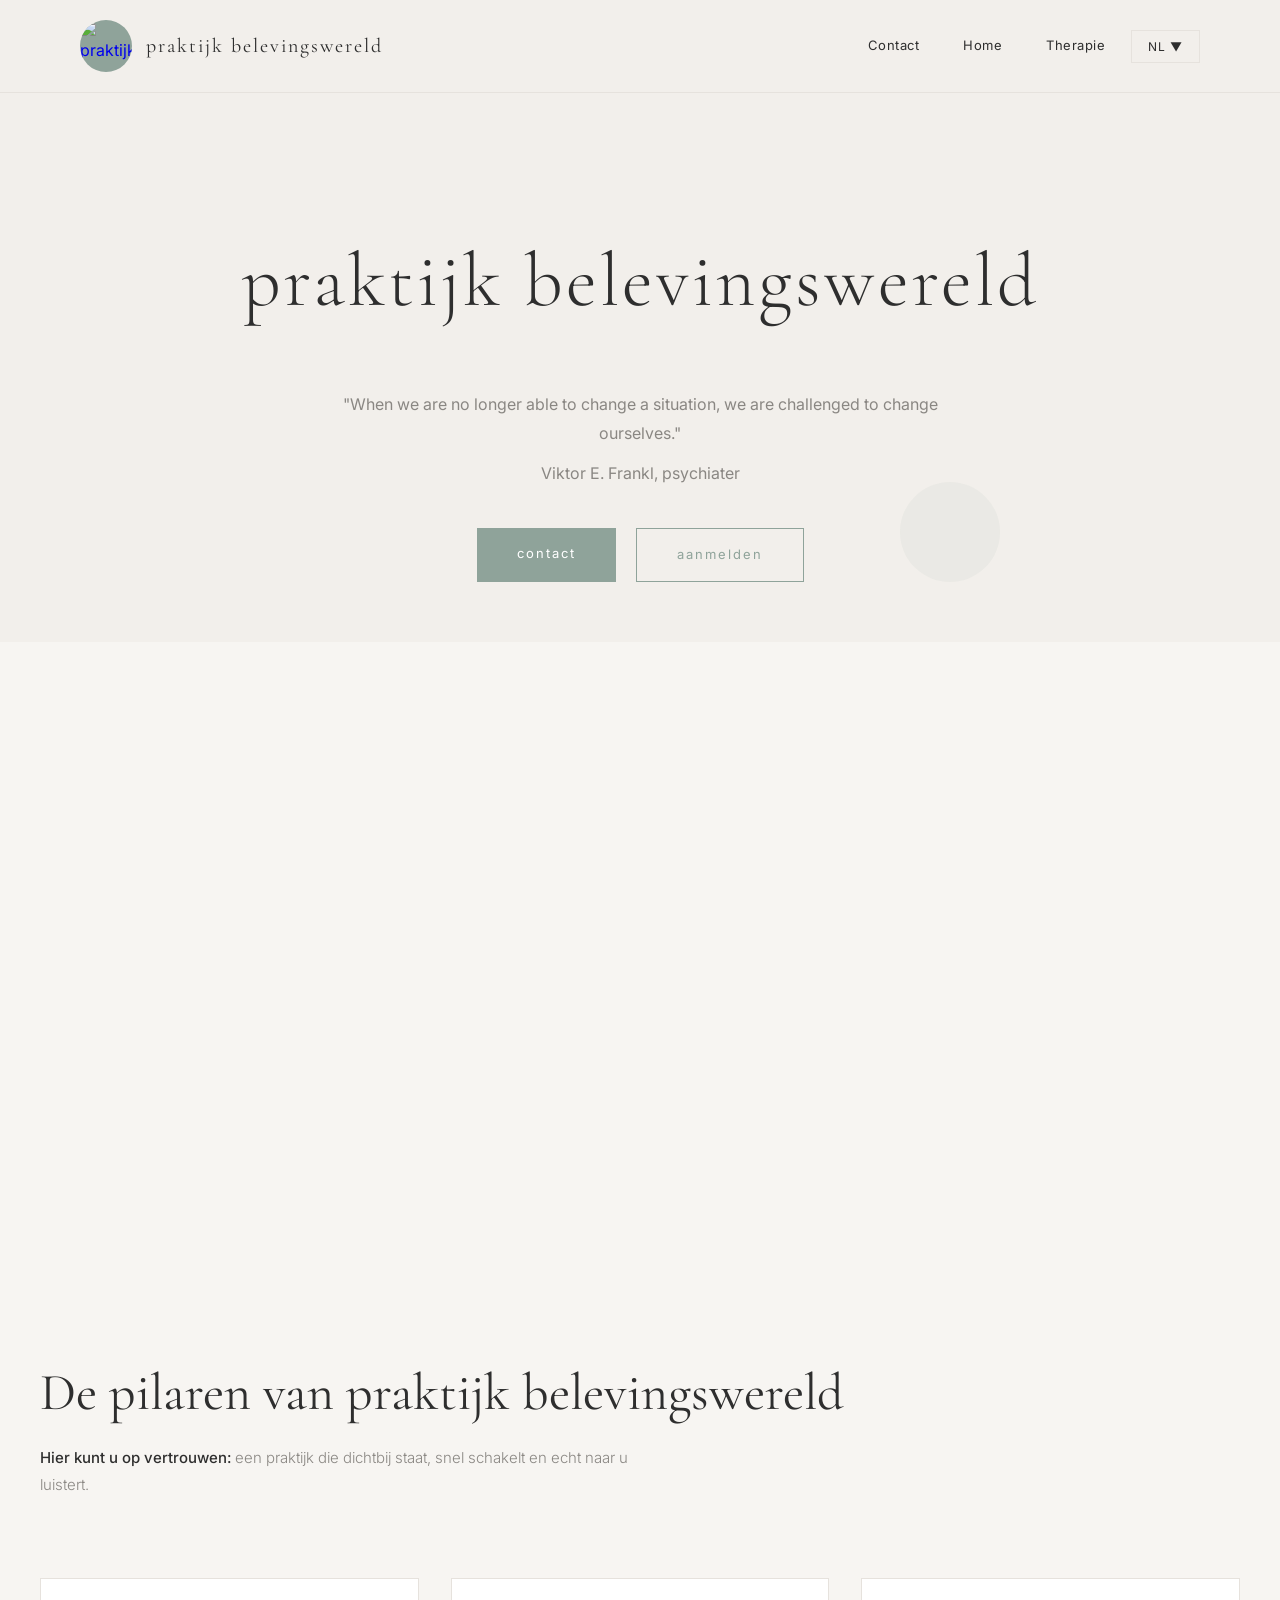
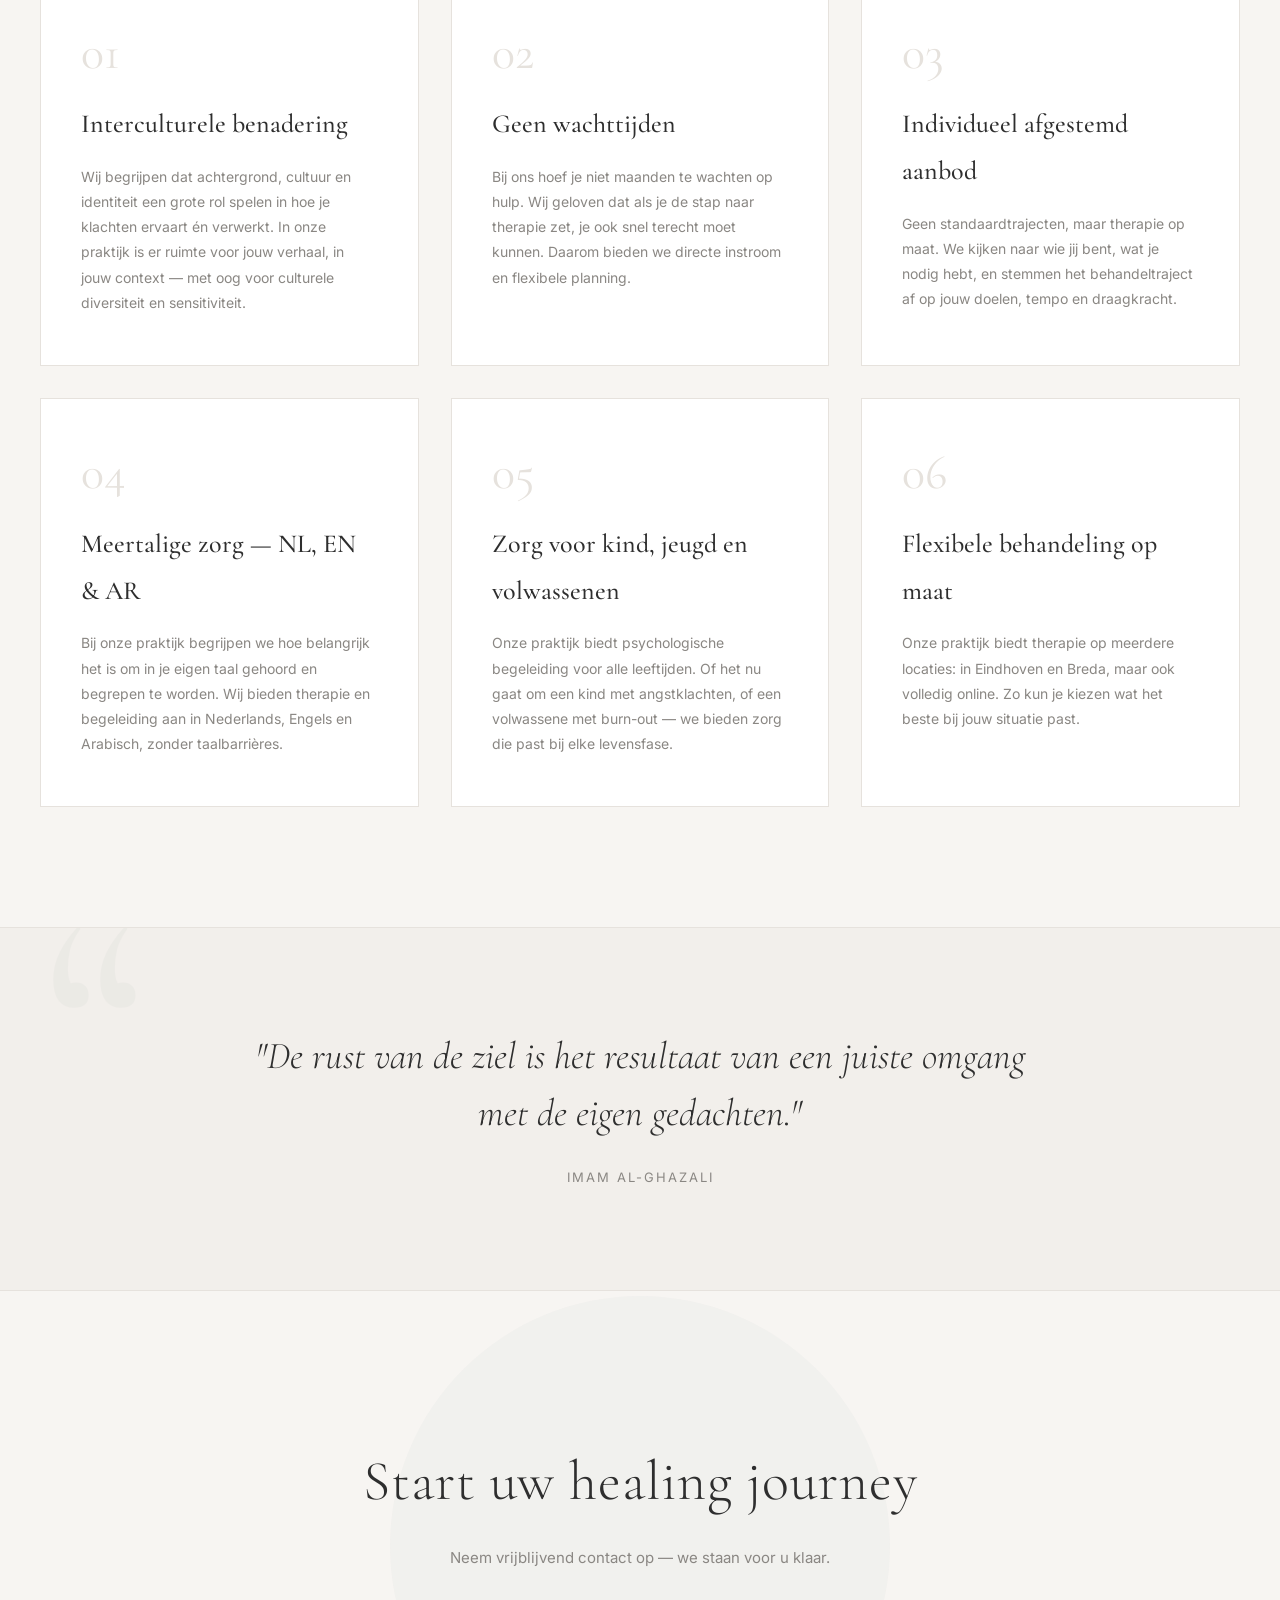
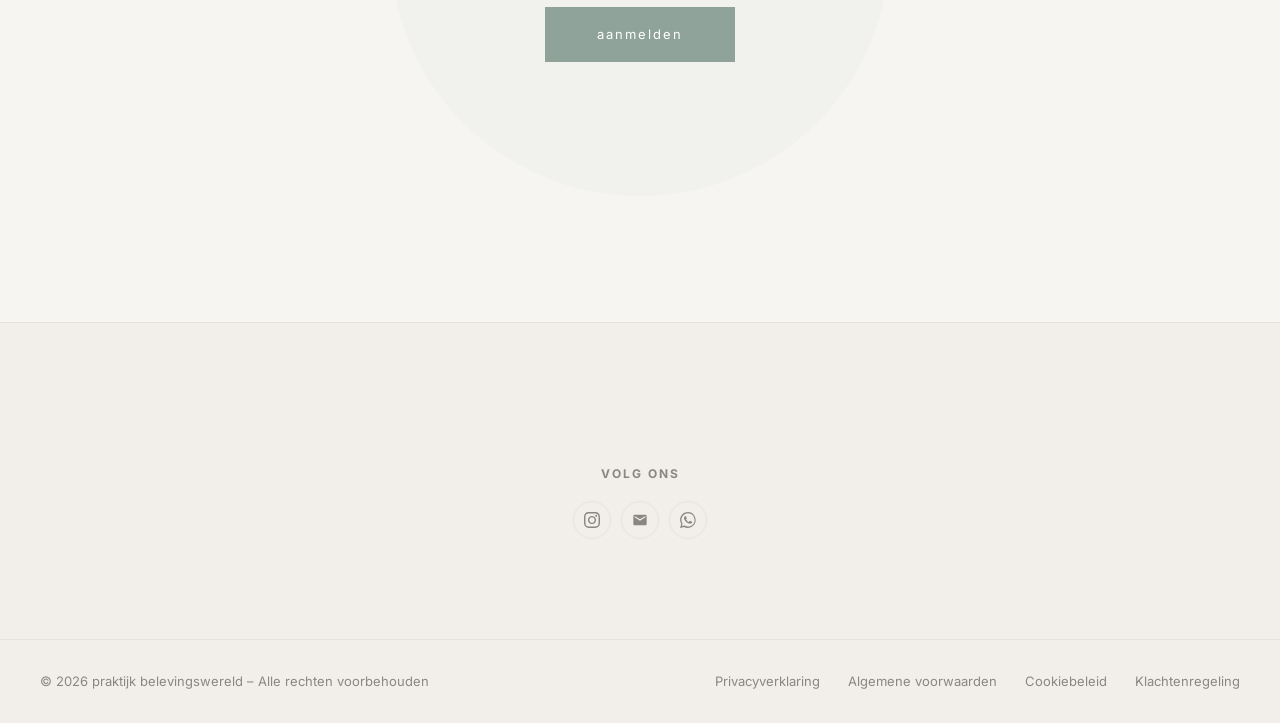
==== index.html @ c0cfa651 "Update index.html Signed-off-by: mr-programs <m.rashid@live.nl>" ====
<!DOCTYPE html>
<html lang="nl">
<head>
<meta charset="UTF-8">
<meta name="viewport" content="width=device-width, initial-scale=1.0">
<title>praktijk belevingswereld — Home</title>
<link href="https://fonts.googleapis.com/css2?family=Cormorant+Garamond:ital,wght@0,300;0,400;0,500;1,300;1,400&family=Inter:wght@300;400;500&display=swap" rel="stylesheet">
<link rel="stylesheet" href="css/style.css">
</head>
<body>

<div class="progress-bar" id="progressBar"></div>

<header class="header">
    <div class="nav-container">
        <a href="index.html" class="logo">
            <div class="logo-circle"><img src="img/transparantlogo.png" alt="praktijk belevingswereld"></div>
            <span class="logo-text">praktijk belevingswereld</span>
        </a>

        <nav class="nav-right">
            <a href="contact.html">Contact</a>
            <a href="index.html">Home</a>
            <a href="therapie.html">Therapie</a>
            <div class="lang-dropdown">
                <button class="lang-btn-header">NL ▼</button>
                <div class="lang-menu">
                    <button class="lang-option active" data-lang="nl">NL <span class="lang-flag"><img src="https://flagcdn.com/nl.svg" width="30" alt="NL"></span></button>
                    <button class="lang-option" data-lang="en">EN <span class="lang-flag"><img src="https://flagcdn.com/gb.svg" width="30" alt="EN"></span></button>
                    <button class="lang-option" data-lang="ar">AR <span class="lang-flag"><img src="https://flagcdn.com/iq.svg" width="30" alt="SA"></span></button>
                </div>
            </div>
        </nav>
        <div class="menu-toggle"><div class="menu-circle"><span>Menu</span></div></div>
    </div>
</header>

<div class="fullscreen-menu">
    <div class="menu-top">
        <div class="menu-logo">praktijk belevingswereld</div>
        <div class="menu-close">✕</div>
    </div>
    <div class="menu-links">
        <a href="index.html">Home</a>
        <a href="therapie.html">Therapie</a>
        <a href="contact.html">Contact</a>
    </div>
    <div class="menu-bottom">
        <button class="lang-btn active"><span>NL</span><img src="https://flagcdn.com/nl.svg" width="30" alt="NL"></button>
        <button class="lang-btn"><span>EN</span><img src="https://flagcdn.com/gb.svg" width="30" alt="EN"></button>
        <button class="lang-btn"><span>AR</span><img src="https://flagcdn.com/iq.svg" width="30" alt="SA"></button>
    </div>
</div>

<!-- HERO with multiple floating circles -->
<section class="hero">
    <div class="hero-circle hero-circle-1"></div>
    <div class="hero-circle hero-circle-2"></div>
    <div class="hero-circle hero-circle-3"></div>
    <div class="hero-circle hero-circle-4"></div>
    <h1>praktijk belevingswereld</h1>
    <p>"When we are no longer able to change a situation, we are challenged to change ourselves."</p>
    <p>Viktor E. Frankl, psychiater</p>
    <div class="hero-buttons">
    <a href="contact.html" class="btn-hero-primary">contact</a>
    <a href="#behandelingen" class="btn-hero-secondary">aanmelden</a>
</div>
</section>

<section class="hero-image"></section>

<section class="values-section">
    <div class="values-inner">
        <div class="values-heading reveal">
            <h1>De pilaren van praktijk belevingswereld</h1>
            <h2><strong>Hier kunt u op vertrouwen:</strong> een praktijk die dichtbij staat, snel schakelt en echt naar u luistert.</h2>
        </div>
        <div class="values-grid">
            <div class="value-box">
                <div class="value-number">01</div>
                <h3>Interculturele benadering</h3>
                <p>Wij begrijpen dat achtergrond, cultuur en identiteit een grote rol spelen in hoe je klachten ervaart én verwerkt. In onze praktijk is er ruimte voor jouw verhaal, in jouw context — met oog voor culturele diversiteit en sensitiviteit.</p>
            </div>
            <div class="value-box">
                <div class="value-number">02</div>
                <h3>Geen wachttijden</h3>
                <p>Bij ons hoef je niet maanden te wachten op hulp. Wij geloven dat als je de stap naar therapie zet, je ook snel terecht moet kunnen. Daarom bieden we directe instroom en flexibele planning.</p>
            </div>
            <div class="value-box">
                <div class="value-number">03</div>
                <h3>Individueel afgestemd aanbod</h3>
                <p>Geen standaardtrajecten, maar therapie op maat. We kijken naar wie jij bent, wat je nodig hebt, en stemmen het behandeltraject af op jouw doelen, tempo en draagkracht.</p>
            </div>
            <div class="value-box">
                <div class="value-number">04</div>
                <h3>Meertalige zorg — NL, EN &amp; AR</h3>
                <p>Bij onze praktijk begrijpen we hoe belangrijk het is om in je eigen taal gehoord en begrepen te worden. Wij bieden therapie en begeleiding aan in Nederlands, Engels en Arabisch, zonder taalbarrières.</p>
            </div>
            <div class="value-box">
                <div class="value-number">05</div>
                <h3>Zorg voor kind, jeugd en volwassenen</h3>
                <p>Onze praktijk biedt psychologische begeleiding voor alle leeftijden. Of het nu gaat om een kind met angstklachten, of een volwassene met burn-out — we bieden zorg die past bij elke levensfase.</p>
            </div>
            <div class="value-box">
                <div class="value-number">06</div>
                <h3>Flexibele behandeling op maat</h3>
                <p>Onze praktijk biedt therapie op meerdere locaties: in Eindhoven en Breda, maar ook volledig online. Zo kun je kiezen wat het beste bij jouw situatie past.</p>
            </div>
        </div>
    </div>
</section>

<div class="mid-quote reveal">
    <h1>"De rust van de ziel is het resultaat van een juiste omgang met de eigen gedachten."</h1>
    <h2>Imam al-Ghazali</h2>
</div>

<section class="contact-section">
    <div class="contact-container">
        <h2>Start uw healing journey</h2>
        <p>Neem vrijblijvend contact op — we staan voor u klaar.</p>
        <a href="contact.html" class="btn-primary">aanmelden</a>
    </div>
</section>

<!--<footer class="footer">
    <div class="footer-top">
        <div class="footer-grid">
            <div class="footer-col">
                <h4>praktijk belevingswereld</h4>
                <p>Psychologische zorg met aandacht voor persoonlijke verhalen, culturele context en maatwerk behandeling.</p>
                <div class="footer-contact">
                    <p><strong>Adres</strong><br>Tarasconweg 2<br>5627 GB Eindhoven</p>
                    <p><strong>Email</strong><br>info@beleving.nl</p>
                    <p><strong>Telefoon</strong><br>+31 (0)6 12345678</p>
                </div>
            </div>
            <div class="footer-col">
                <h4>Navigatie</h4>
                <ul>
                    <li><a href="index.html">Home</a></li>
                    <li><a href="therapie.html">Therapie</a></li>
                    <li><a href="contact.html">Contact</a></li>
                </ul>
            </div>
            <div class="footer-col">
                <h4>Behandelingen</h4>
                <ul>
                    <li>Traumatherapie</li>
                    <li>Angst &amp; Stress</li>
                    <li>Somberheid</li>
                    <li>Identiteitsvraagstukken</li>
                    <li>Relatieproblematiek</li>
                    <li>Jeugd &amp; Volwassenen</li>
                </ul>
            </div>
            <div class="footer-col">
                <h4>Praktijkinformatie</h4>
                <ul>
                    <li>Geen wachttijden</li>
                    <li>Meertalige zorg (NL / EN / AR)</li>
                    <li>Online therapie mogelijk</li>
                    <li>Vergoeding via zorgverzekering</li>
                </ul>
                <div class="footer-opening">
                    <p><strong>Openingstijden</strong></p>
                    <p>Ma – Vr: 09:00 – 17:30</p>
                </div>
                <div class="footer-social">
                    <h5>Volg ons</h5>
                    <div class="social-links">
                        <a href="#" class="instagram" target="_blank" aria-label="Instagram">
                            <svg viewBox="0 0 24 24" xmlns="http://www.w3.org/2000/svg"><path d="M12 2.163c3.204 0 3.584.012 4.85.07 3.252.148 4.771 1.691 4.919 4.919.058 1.265.069 1.645.069 4.849 0 3.205-.012 3.584-.069 4.849-.149 3.225-1.664 4.771-4.919 4.919-1.266.058-1.644.07-4.85.07-3.204 0-3.584-.012-4.849-.07-3.26-.149-4.771-1.699-4.919-4.92-.058-1.265-.07-1.644-.07-4.849 0-3.204.013-3.583.07-4.849.149-3.227 1.664-4.771 4.919-4.919 1.266-.057 1.645-.069 4.849-.069zm0-2.163c-3.259 0-3.667.014-4.947.072-4.358.2-6.78 2.618-6.98 6.98-.059 1.281-.073 1.689-.073 4.948 0 3.259.014 3.668.072 4.948.2 4.358 2.618 6.78 6.98 6.98 1.281.058 1.689.072 4.948.072 3.259 0 3.668-.014 4.948-.072 4.354-.2 6.782-2.618 6.979-6.98.059-1.28.073-1.689.073-4.948 0-3.259-.014-3.667-.072-4.947-.196-4.354-2.617-6.78-6.979-6.98-1.281-.059-1.69-.073-4.949-.073zm0 5.838c-3.403 0-6.162 2.759-6.162 6.162s2.759 6.163 6.162 6.163 6.162-2.759 6.162-6.163c0-3.403-2.759-6.162-6.162-6.162zm0 10.162c-2.209 0-4-1.79-4-4 0-2.209 1.791-4 4-4s4 1.791 4 4c0 2.21-1.791 4-4 4zm6.406-11.845c-.796 0-1.441.645-1.441 1.44s.645 1.44 1.441 1.44c.795 0 1.439-.645 1.439-1.44s-.644-1.44-1.439-1.44z"/></svg>
                        </a>
                        <a href="#" class="linkedin" target="_blank" aria-label="LinkedIn">
                            <svg viewBox="0 0 24 24" xmlns="http://www.w3.org/2000/svg"><path d="M20.447 20.452h-3.554v-5.569c0-1.328-.027-3.037-1.852-3.037-1.853 0-2.136 1.445-2.136 2.939v5.667H9.351V9h3.414v1.561h.046c.477-.9 1.637-1.85 3.37-1.85 3.601 0 4.267 2.37 4.267 5.455v6.286zM5.337 7.433c-1.144 0-2.063-.926-2.063-2.065 0-1.138.92-2.063 2.063-2.063 1.14 0 2.064.925 2.064 2.063 0 1.139-.925 2.065-2.064 2.065zm1.782 13.019H3.555V9h3.564v11.452zM22.225 0H1.771C.792 0 0 .774 0 1.729v20.542C0 23.227.792 24 1.771 24h20.451C23.2 24 24 23.227 24 22.271V1.729C24 .774 23.2 0 22.222 0h.003z"/></svg>
                        </a>
                        <a href="#" class="facebook" target="_blank" aria-label="Facebook">
                            <svg viewBox="0 0 24 24" xmlns="http://www.w3.org/2000/svg"><path d="M24 12.073c0-6.627-5.373-12-12-12s-12 5.373-12 12c0 5.99 4.388 10.954 10.125 11.854v-8.385H7.078v-3.47h3.047V9.43c0-3.007 1.792-4.669 4.533-4.669 1.312 0 2.686.235 2.686.235v2.953H15.83c-1.491 0-1.956.925-1.956 1.874v2.25h3.328l-.532 3.47h-2.796v8.385C19.612 23.027 24 18.062 24 12.073z"/></svg>
                        </a>
                    </div>
                </div>
            </div>
        </div>
    </div>
    <div class="footer-bottom">
        <div class="footer-bottom-inner">
            <p>© 2026 praktijk belevingswereld – Alle rechten voorbehouden</p>
            <div class="footer-legal">
                <a href="#">Privacyverklaring</a>
                <a href="#">Algemene voorwaarden</a>
                <a href="#">Cookiebeleid</a>
                <a href="#">Klachtenregeling</a>
            </div>
        </div>
    </div>
</footer>-->

<footer class="footer">
    <div class="footer-top">
        <div class="footer-social">
            <h5>Volg ons</h5>
            <div class="social-links">
                <a href="#" class="instagram" target="_blank" aria-label="Instagram">
                    <svg viewBox="0 0 24 24" xmlns="[w3.org](http://www.w3.org/2000/svg)"><path d="M12 2.163c3.204 0 3.584.012 4.85.07 3.252.148 4.771 1.691 4.919 4.919.058 1.265.069 1.645.069 4.849 0 3.205-.012 3.584-.069 4.849-.149 3.225-1.664 4.771-4.919 4.919-1.266.058-1.644.07-4.85.07-3.204 0-3.584-.012-4.849-.07-3.26-.149-4.771-1.699-4.919-4.92-.058-1.265-.07-1.644-.07-4.849 0-3.204.013-3.583.07-4.849.149-3.227 1.664-4.771 4.919-4.919 1.266-.057 1.645-.069 4.849-.069zm0-2.163c-3.259 0-3.667.014-4.947.072-4.358.2-6.78 2.618-6.98 6.98-.059 1.281-.073 1.689-.073 4.948 0 3.259.014 3.668.072 4.948.2 4.358 2.618 6.78 6.98 6.98 1.281.058 1.689.072 4.948.072 3.259 0 3.668-.014 4.948-.072 4.354-.2 6.782-2.618 6.979-6.98.059-1.28.073-1.689.073-4.948 0-3.259-.014-3.667-.072-4.947-.196-4.354-2.617-6.78-6.979-6.98-1.281-.059-1.69-.073-4.949-.073zm0 5.838c-3.403 0-6.162 2.759-6.162 6.162s2.759 6.163 6.162 6.163 6.162-2.759 6.162-6.163c0-3.403-2.759-6.162-6.162-6.162zm0 10.162c-2.209 0-4-1.79-4-4 0-2.209 1.791-4 4-4s4 1.791 4 4c0 2.21-1.791 4-4 4zm6.406-11.845c-.796 0-1.441.645-1.441 1.44s.645 1.44 1.441 1.44c.795 0 1.439-.645 1.439-1.44s-.644-1.44-1.439-1.44z"/></svg>
                </a>
                <a href="mailto:info@praktijkbelevingswereld.nl" class="email" aria-label="E-mail">
                    <svg viewBox="0 0 24 24" xmlns="[w3.org](http://www.w3.org/2000/svg)"><path d="M20 4H4c-1.1 0-1.99.9-1.99 2L2 18c0 1.1.9 2 2 2h16c1.1 0 2-.9 2-2V6c0-1.1-.9-2-2-2zm0 4l-8 5-8-5V6l8 5 8-5v2z"/></svg>
                </a>
                <a href="[wa.me](https://wa.me/31612345678)" class="whatsapp" target="_blank" aria-label="WhatsApp">
                    <svg viewBox="0 0 24 24" xmlns="[w3.org](http://www.w3.org/2000/svg)"><path d="M17.472 14.382c-.297-.149-1.758-.867-2.03-.967-.273-.099-.471-.149-.67.149-.197.297-.767.966-.94 1.164-.173.199-.347.223-.644.074-.297-.149-1.255-.462-2.39-1.475-.883-.788-1.48-1.761-1.653-2.059-.173-.297-.018-.458.13-.606.134-.133.297-.347.446-.521.151-.172.2-.296.3-.495.099-.198.05-.372-.025-.521-.075-.148-.669-1.611-.916-2.206-.242-.579-.487-.501-.669-.51l-.57-.01c-.198 0-.52.074-.792.372s-1.04 1.016-1.04 2.479 1.065 2.876 1.213 3.074c.149.198 2.095 3.2 5.076 4.487.709.306 1.263.489 1.694.626.712.226 1.36.194 1.872.118.571-.085 1.758-.719 2.006-1.413.248-.695.248-1.29.173-1.414-.074-.123-.272-.198-.57-.347m-5.421 7.403h-.004a9.87 9.87 0 01-5.031-1.378l-.361-.214-3.741.982.998-3.648-.235-.374a9.86 9.86 0 01-1.51-5.26c.001-5.45 4.436-9.884 9.888-9.884 2.64 0 5.122 1.03 6.988 2.898a9.825 9.825 0 012.893 6.994c-.003 5.45-4.437 9.884-9.885 9.884m8.413-18.297A11.815 11.815 0 0012.05 0C5.495 0 .16 5.335.157 11.892a11.864 11.864 0 001.791 6.291L.057 24l5.941-1.559a11.847 11.847 0 005.656 1.444h.005c6.554 0 11.89-5.335 11.893-11.893a11.821 11.821 0 00-3.48-8.413z"/></svg>
                </a>
            </div>
        </div>
    </div>
    <div class="footer-bottom">
        <div class="footer-bottom-inner">
            <p>© 2026 praktijk belevingswereld – Alle rechten voorbehouden</p>
            <div class="footer-legal">
                <a href="#">Privacyverklaring</a>
                <a href="#">Algemene voorwaarden</a>
                <a href="#">Cookiebeleid</a>
                <a href="#">Klachtenregeling</a>
            </div>
        </div>
    </div>
</footer>

<script src="js/script.js"></script>
</body>
</html>
---- css/style.css ----
:root {
    --bg-main: #f7f5f2;
    --bg-soft: #f2efeb;
    --text-dark: #2e2e2e;
    --text-muted: #8a8783;
    --accent: #8fa39a;
    --line: #e6e2dd;
}

* { margin: 0; padding: 0; box-sizing: border-box; }
html { scroll-behavior: smooth; }

body {
    background: var(--bg-main);
    font-family: 'Inter', sans-serif;
    color: var(--text-dark);
    line-height: 1.8;
    overflow-x: hidden;
}

/* ========== SCROLL PROGRESS BAR ========== */
.progress-bar {
    position: fixed;
    top: 0; left: 0;
    height: 2px;
    background: var(--accent);
    z-index: 300;
    width: 0%;
    transition: width 0.1s linear;
}

/* ========== HEADER ========== */
.header {
    background: var(--bg-soft);
    border-bottom: 1px solid var(--line);
    position: sticky;
    top: 0;
    z-index: 100;
    transition: box-shadow 0.4s ease, background 0.4s ease;
}

.header.scrolled {
    box-shadow: 0 8px 40px rgba(0,0,0,0.07);
    background: rgba(242,239,235,0.96);
    backdrop-filter: blur(8px);
}

.nav-container {
    max-width: 1200px;
    margin: auto;
    padding: 20px 40px;
    display: flex;
    align-items: center;
    gap: 24px;
}

.logo {
    display: flex;
    align-items: center;
    gap: 14px;
    flex-shrink: 0;
    text-decoration: none;
}

.logo-circle {
    width: 52px; height: 52px;
    background: var(--accent);
    border-radius: 50%;
    overflow: hidden;
    display: flex;
    align-items: center;
    justify-content: center;
    transition: transform 0.6s cubic-bezier(.77,0,.18,1);
    flex-shrink: 0;
}

.logo-circle:hover { transform: rotate(20deg) scale(1.08); }
.logo-circle img { width: 100%; height: 100%; object-fit: cover; }

.logo-text {
    font-family: 'Cormorant Garamond', serif;
    font-size: 20px;
    font-weight: 400;
    letter-spacing: 2px;
    color: var(--text-dark);
}

.nav-left { display: flex; align-items: center; }
.nav-right { margin-left: auto; display: flex; align-items: center; gap: 8px; }

nav a {
    text-decoration: none;
    color: var(--text-dark);
    font-size: 13px;
    margin: 0 18px;
    position: relative;
    letter-spacing: 0.5px;
}

nav a::after {
    content: "";
    position: absolute;
    bottom: -4px; left: 0;
    width: 0; height: 1px;
    background: var(--accent);
    transition: 0.4s cubic-bezier(.77,0,.18,1);
}

nav a:hover::after { width: 100%; }

/* ── LANGUAGE DROPDOWN ── */
.lang-dropdown { position: relative; display: inline-block; }

.lang-btn-header {
    background: none;
    border: 1px solid var(--line);
    padding: 8px 16px;
    cursor: pointer;
    font-size: 12px;
    letter-spacing: 1px;
    font-family: 'Inter', sans-serif;
    color: var(--text-dark);
    transition: background 0.3s, color 0.3s, border-color 0.3s, transform 0.3s;
}

.lang-btn-header:hover {
    background: var(--accent);
    color: white;
    border-color: var(--accent);
    transform: translateY(-1px);
}

.lang-menu {
    display: none;
    position: absolute;
    top: 115%; right: 0;
    background: white;
    border: 1px solid var(--line);
    min-width: 110px;
    z-index: 1000;
    box-shadow: 0 12px 40px rgba(0,0,0,0.1);
    overflow: hidden;
}

.lang-menu button {
    width: 100%;
    border: none;
    background: none;
    padding: 12px 16px;
    text-align: left;
    cursor: pointer;
    font-size: 12px;
    letter-spacing: 1px;
    color: var(--text-dark);
    font-family: 'Inter', sans-serif;
    display: flex;
    align-items: center;
    gap: 10px;
    transition: background 0.25s, color 0.25s, padding-left 0.3s;
    position: relative;
    border-left: 3px solid transparent;
}

.lang-menu button:hover {
    padding-left: 22px;
    color: var(--accent);
    border-left-color: var(--accent);
    background: rgba(143,163,154,0.05);
}

.lang-menu button.active {
    color: var(--accent);
    font-weight: 500;
    border-left-color: var(--accent);
}

.lang-flag { font-size: 15px; margin-left: auto; }

/* ── MENU TOGGLE ── */
.menu-toggle { display: none; cursor: pointer; margin-left: auto; }

.menu-circle {
    width: 52px; height: 52px;
    border-radius: 50%;
    border: 1px solid var(--line);
    display: flex;
    align-items: center;
    justify-content: center;
    font-size: 12px;
    transition: 0.4s;
    letter-spacing: 0.5px;
}

.menu-circle:hover { background: var(--accent); color: white; border-color: var(--accent); }

/* ========== FULLSCREEN MENU ========== */
.fullscreen-menu {
    position: fixed;
    inset: 0;
    background: var(--bg-main);
    display: grid;
    grid-template-rows: auto 1fr auto;
    padding: 50px 60px;
    opacity: 0;
    visibility: hidden;
    transition: opacity 0.7s cubic-bezier(.77,0,.18,1), visibility 0.7s;
    z-index: 999;
    overflow: hidden;
}

/* Decorative bg circles */
.fullscreen-menu::before,
.fullscreen-menu::after {
    content: "";
    position: absolute;
    border-radius: 50%;
    pointer-events: none;
}

.fullscreen-menu::before {
    width: 500px; height: 500px;
    background: var(--accent);
    opacity: 0.04;
    bottom: -200px; right: -150px;
    animation: floatBubble 9s ease-in-out infinite;
}

.fullscreen-menu::after {
    width: 280px; height: 280px;
    background: var(--accent);
    opacity: 0.06;
    top: -80px; left: -80px;
    animation: floatBubble 12s ease-in-out infinite reverse;
}

.fullscreen-menu.active { opacity: 1; visibility: visible; }

.menu-top { display: flex; justify-content: space-between; align-items: center; }

.menu-logo { font-family: 'Cormorant Garamond', serif; font-size: 28px; letter-spacing: 2px; }

.menu-close {
    cursor: pointer;
    font-size: 18px;
    width: 44px; height: 44px;
    display: flex;
    align-items: center;
    justify-content: center;
    border: 1px solid var(--line);
    border-radius: 50%;
    transition: 0.35s;
}

.menu-close:hover { background: var(--accent); color: white; border-color: var(--accent); transform: rotate(90deg); }

/* ── MENU LINKS — spacious ── */
.menu-links {
    display: flex;
    flex-direction: column;
    align-items: center;
    justify-content: center;
    gap: 0;
}

.menu-links a {
    display: inline-block;
    font-family: 'Cormorant Garamond', serif;
    font-size: 72px;
    font-weight: 300;
    text-decoration: none;
    color: var(--text-dark);
    line-height: 1.3;
    transform: translateY(60px);
    opacity: 0;
    transition: transform 0.9s cubic-bezier(.77,0,.18,1), opacity 0.9s ease, color 0.3s;
    position: relative;
    letter-spacing: -1px;
}

.menu-links a::after {
    content: "";
    position: absolute;
    bottom: 6px; left: 0;
    width: 0; height: 1px;
    background: var(--accent);
    transition: width 0.5s cubic-bezier(.77,0,.18,1);
}

.menu-links a:hover { color: var(--accent); }
.menu-links a:hover::after { width: 100%; }

.fullscreen-menu.active .menu-links a { transform: translateY(0); opacity: 1; }
.fullscreen-menu.active .menu-links a:nth-child(1) { transition-delay: 0.08s; }
.fullscreen-menu.active .menu-links a:nth-child(2) { transition-delay: 0.16s; }
.fullscreen-menu.active .menu-links a:nth-child(3) { transition-delay: 0.24s; }

/* ── MENU BOTTOM — animated pill language buttons ── */
.menu-bottom { display: flex; justify-content: center; gap: 16px; }

.lang-btn {
    background: none;
    border: 1px solid var(--line);
    padding: 10px 28px;
    cursor: pointer;
    font-family: 'Inter', sans-serif;
    font-size: 12px;
    letter-spacing: 2px;
    text-transform: uppercase;
    color: var(--text-muted);
    border-radius: 50px;
    position: relative;
    overflow: hidden;
    transition: color 0.4s, border-color 0.4s;
}

.lang-btn::before {
    content: "";
    position: absolute;
    inset: 0;
    background: var(--accent);
    border-radius: 50px;
    transform: scaleX(0);
    transform-origin: left;
    transition: transform 0.4s cubic-bezier(.77,0,.18,1);
    z-index: 0;
}
input:not([type="radio"]):not([type="checkbox"]),
textarea,
select{
    width:100%;
    padding:14px 0;
    border:none;
    border-bottom:1px solid var(--line);
    background:transparent;
    font-family:'Inter',sans-serif;
    font-size:14px;
    color:var(--text-dark);
    transition:all .35s cubic-bezier(.77,0,.18,1);
}
input[type="radio"]{
    width:auto;
    padding:0;
    border:none;
}
.lang-btn span { position: relative; z-index: 1; }

.lang-btn:hover, .lang-btn.active { color: white; border-color: var(--accent); }
.lang-btn:hover::before, .lang-btn.active::before { transform: scaleX(1); }

/* ========== HERO ========== */
.hero {
    text-align: center;
    padding: 120px 20px 60px;
    background: var(--bg-soft);
    position: relative;
    overflow: hidden;
}

/* Multiple floating image circles */
.hero-circle {
    position: absolute;
    border-radius: 50%;
    background-size: cover;
    background-position: center;
    z-index: 0;
}

.hero-circle-1 {
    width: 520px; height: 520px;
    top: 50px; right: 40px;
    background-image: url('https://images.unsplash.com/photo-1492724441997-5dc865305da7?w=600&auto=format&fit=crop');
    opacity: 0.11;
    animation: floatBubble 14s ease-in-out infinite;
}

.hero-circle-2 {
    width: 240px; height: 240px;
    bottom: -40px; left: 30px;
    background-image: url('https://images.unsplash.com/photo-1476611338391-6f395a0ebc7b?w=400&auto=format&fit=crop');
    opacity: 0.09;
    animation: floatBubble 10s ease-in-out infinite;
    animation-delay: -3s;
}

.hero-circle-3 {
    width: 170px; height: 170px;
    top: 30px; left: 200px;
    background-image: url('https://images.unsplash.com/photo-1518495973542-4542c06a5843?w=300&auto=format&fit=crop');
    opacity: 0.09;
    animation: floatBubble 17s ease-in-out infinite;
    animation-delay: -7s;
}

.hero-circle-4 {
    width: 100px; height: 100px;
    bottom: 60px; right: 280px;
    background: var(--accent);
    opacity: 0.08;
    animation: floatBubble 8s ease-in-out infinite;
    animation-delay: -2s;
}

/* Legacy hero-shape for small-hero subpages */
.hero-shape {
    position: absolute;
    width: 600px; height: 600px;
    border-radius: 50%;
    top: 80px; right: 80px;
    background: url('https://images.unsplash.com/photo-1492724441997-5dc865305da7?w=600') center/cover no-repeat;
    z-index: 0;
    opacity: 0.08;
    animation: slowRotate 30s linear infinite;
}

.hero-shape-2 {
    position: absolute;
    width: 300px; height: 300px;
    border-radius: 50%;
    bottom: -80px; left: 60px;
    background: var(--accent);
    opacity: 0.06;
    animation: floatBubble 8s ease-in-out infinite;
}

@keyframes slowRotate {
    from { transform: rotate(0deg) scale(1); }
    50%  { transform: rotate(180deg) scale(1.05); }
    to   { transform: rotate(360deg) scale(1); }
}

@keyframes floatBubble {
    0%, 100% { transform: translateY(0); }
    50%       { transform: translateY(-22px); }
}

.hero h1, .hero p { position: relative; z-index: 2; }

.hero h1 {
    font-family: 'Cormorant Garamond', serif;
    font-size: 76px;
    font-weight: 300;
    margin-bottom: 40px;
    letter-spacing: 3px;
    animation: heroFadeIn 1.4s cubic-bezier(.77,0,.18,1) both;
}

.hero p {
    max-width: 600px;
    margin: 0 auto 12px;
    color: var(--text-muted);
    font-size: 16px;
    animation: heroFadeIn 1.4s cubic-bezier(.77,0,.18,1) 0.3s both;
}

@keyframes heroFadeIn {
    from { opacity: 0; transform: translateY(30px); }
    to   { opacity: 1; transform: translateY(0); }
}

.hero-image {
    height: 600px;
    background: url('https://images.unsplash.com/photo-1505691938895-1758d7feb511?w=1400') center/cover no-repeat;
    position: relative;
    overflow: hidden;
    display: block;
    margin: 0;
    padding: 0;
}

.hero-image::after {
    content: "";
    position: absolute;
    inset: 0;
    background: linear-gradient(to bottom, rgba(247,245,242,0.3), transparent 40%, rgba(247,245,242,0.2));
}

/* ========== SMALL HERO ========== */
.small-hero {
    padding: 120px 40px 80px;
    background: var(--bg-soft);
    text-align: center;
    position: relative;
    overflow: hidden;
    margin-bottom: 0;   /* voeg toe aan bestaande regel */
}

.small-hero h1 {
    font-family: 'Cormorant Garamond', serif;
    font-size: 58px; font-weight: 300;
    letter-spacing: 2px;
    position: relative; z-index: 2;
    animation: heroFadeIn 1.2s cubic-bezier(.77,0,.18,1) both;
}

.small-hero p {
    color: var(--text-muted);
    max-width: 500px;
    margin: 16px auto 0;
    position: relative; z-index: 2;
    animation: heroFadeIn 1.2s cubic-bezier(.77,0,.18,1) 0.2s both;
}

/* Floating circles on subpages */
.small-hero .hero-circle {
    position: absolute;
    border-radius: 50%;
    background-size: cover;
    background-position: center;
    z-index: 0;
}

.small-hero .circle-a {
    width: 320px; height: 320px;
    top: -80px; right: 60px;
    background-image: url('https://images.unsplash.com/photo-1492724441997-5dc865305da7?w=400&auto=format&fit=crop');
    opacity: 0.08;
    animation: floatBubble 12s ease-in-out infinite;
}

.small-hero .circle-b {
    width: 160px; height: 160px;
    bottom: -40px; left: 100px;
    background-image: url('https://images.unsplash.com/photo-1476611338391-6f395a0ebc7b?w=300&auto=format&fit=crop');
    opacity: 0.07;
    animation: floatBubble 8s ease-in-out infinite reverse;
    animation-delay: -4s;
}

.small-hero .circle-c {
    width: 100px; height: 100px;
    top: 20px; left: 300px;
    background: var(--accent);
    opacity: 0.07;
    animation: floatBubble 6s ease-in-out infinite;
    animation-delay: -2s;
}

/* ========== INTRO ========== */
.intro-section {
    max-width: 800px;
    margin: 100px auto;
    padding: 0 40px;
    text-align: center;
}

.intro-section p { font-size: 17px; color: var(--text-muted); line-height: 2; }

/* ========== VALUES SECTION ========== */
.values-section { padding: 120px 40px; background: var(--bg-main); }
.values-inner { max-width: 1200px; margin: auto; }
.values-heading { margin-bottom: 80px; }

.values-heading h1 {
    font-family: 'Cormorant Garamond', serif;
    font-size: 52px; font-weight: 400;
    margin-bottom: 20px; line-height: 1.2;
}

.values-heading h2 { font-size: 15px; font-weight: 300; color: var(--text-muted); max-width: 600px; line-height: 1.8; }
.values-heading h2 strong { color: var(--text-dark); font-weight: 500; }

.values-grid { display: grid; grid-template-columns: repeat(3, 1fr); gap: 32px; }

.value-box {
    border: 1px solid var(--line);
    padding: 50px 40px;
    background: white;
    position: relative;
    overflow: hidden;
    opacity: 0;
    transform: translateY(50px);
    transition: opacity 0.8s ease, transform 0.8s cubic-bezier(.77,0,.18,1), border-color 0.4s, box-shadow 0.4s;
}

.value-box.revealed { opacity: 1; transform: translateY(0); }

.value-box::before {
    content: "";
    position: absolute;
    bottom: 0; left: 0;
    width: 0; height: 2px;
    background: var(--accent);
    transition: width 0.5s cubic-bezier(.77,0,.18,1);
}

.value-box:hover::before { width: 100%; }
.value-box:hover { border-color: var(--accent); box-shadow: 0 30px 60px rgba(143,163,154,0.12); }
.value-box.revealed:hover { transform: translateY(-8px); }

.value-number {
    font-family: 'Cormorant Garamond', serif;
    font-size: 48px; color: var(--line);
    line-height: 1; margin-bottom: 24px;
    transition: color 0.4s;
}

.value-box:hover .value-number { color: var(--accent); }

.value-box h3 { font-family: 'Cormorant Garamond', serif; font-size: 26px; font-weight: 500; margin-bottom: 16px; color: var(--text-dark); }
.value-box p { color: var(--text-muted); line-height: 1.8; font-size: 14px; }

.value-box:nth-child(1) { transition-delay: 0s; }
.value-box:nth-child(2) { transition-delay: 0.1s; }
.value-box:nth-child(3) { transition-delay: 0.2s; }
.value-box:nth-child(4) { transition-delay: 0.3s; }
.value-box:nth-child(5) { transition-delay: 0.4s; }
.value-box:nth-child(6) { transition-delay: 0.5s; }
.value-box:nth-child(7) { transition-delay: 0.6s; }
.value-box:nth-child(8) { transition-delay: 0.7s; }

/* ========== MID QUOTE ========== */
.mid-quote {
    text-align: center;
    padding: 100px 40px;
    background: var(--bg-soft);
    border-top: 1px solid var(--line);
    border-bottom: 1px solid var(--line);
    position: relative;
    overflow: hidden;
}

.mid-quote::before {
    content: "\201C";
    position: absolute;
    font-family: 'Cormorant Garamond', serif;
    font-size: 320px; color: var(--accent); opacity: 0.06;
    top: -60px; left: 40px; line-height: 1;
}

.mid-quote h1 {
    font-family: 'Cormorant Garamond', serif;
    font-size: 38px; font-weight: 300; font-style: italic;
    max-width: 800px; margin: 0 auto 24px; line-height: 1.5;
    position: relative; z-index: 1;
}

.mid-quote h2 {
    font-size: 13px; font-weight: 400;
    letter-spacing: 2px; color: var(--text-muted);
    text-transform: uppercase; position: relative; z-index: 1;
}

/* ========== TREATMENT ========== */
.treatment-section { background: var(--bg-soft); padding: 140px 0; position: relative; overflow: hidden; }

.organic-shape {
    position: absolute;
    width: 700px; height: 700px;
    background: #e9e5df; border-radius: 50%;
    bottom: -300px; left: -300px;
    animation: floatBubble 10s ease-in-out infinite;
}

.treatment-grid {
    max-width: 1100px; margin: auto;
    display: grid; grid-template-columns: 1fr 1fr;
    gap: 90px; align-items: center; padding: 0 40px;
}

.treatment-grid h2 { font-family: 'Cormorant Garamond', serif; font-size: 44px; font-weight: 300; line-height: 1.3; }
.treatment-grid h3 { margin: 24px 0; color: var(--text-muted); font-weight: 400; }
.treatment-grid h5 { font-family: 'Cormorant Garamond', serif; font-size: 18px; font-weight: 400; color: var(--accent); margin-top: 24px; }
.treatment-grid p { color: var(--text-muted); font-size: 13px; letter-spacing: 1px; text-transform: uppercase; margin-top: 6px; }
.treatment-grid ul { list-style: none; margin-top: 10px; }

.treatment-grid li { margin-bottom: 16px; font-size: 15px; color: var(--text-muted); padding-left: 20px; position: relative; }
.treatment-grid li::before { content: "—"; position: absolute; left: 0; color: var(--accent); font-size: 12px; }

.treatment-image { height: 450px; border-radius: 4px; background: url('https://images.unsplash.com/photo-1492724441997-5dc865305da7?w=800') center/cover no-repeat; }

/* ========== CONTACT CTA ========== */
.contact-section { padding: 140px 20px; text-align: center; position: relative; overflow: hidden; }

.contact-section::before {
    content: "";
    position: absolute;
    width: 500px; height: 500px; border-radius: 50%;
    background: var(--accent); opacity: 0.05;
    top: 50%; left: 50%;
    transform: translate(-50%,-50%);
    animation: pulseRing 4s ease-in-out infinite;
}

@keyframes pulseRing {
    0%, 100% { transform: translate(-50%,-50%) scale(1); opacity: 0.05; }
    50%       { transform: translate(-50%,-50%) scale(1.3); opacity: 0.02; }
}

.contact-container { position: relative; z-index: 1; opacity: 0; transform: translateY(40px); transition: opacity 1s ease, transform 1s cubic-bezier(.77,0,.18,1); }
.contact-container.revealed { opacity: 1; transform: translateY(0); }
.contact-container h2 { font-family: 'Cormorant Garamond', serif; font-size: 56px; font-weight: 300; margin-bottom: 12px; letter-spacing: 1px; }
.contact-container p { color: var(--text-muted); font-size: 15px; }

.btn-primary { display: inline-block; margin-top: 36px; padding: 16px 52px; background: var(--accent); color: white; text-decoration: none; letter-spacing: 2px; font-size: 13px; transition: all 0.5s cubic-bezier(.77,0,.18,1); }
.btn-primary:hover { transform: translateY(-4px); box-shadow: 0 20px 50px rgba(143,163,154,0.3); opacity: 0.9; }

/* ========== CONTACT PAGE ========== */
.contact-layout { max-width: 1200px; margin: 100px auto; display: grid; grid-template-columns: 1fr 1.4fr; gap: 100px; padding: 0 40px; }

.contact-info h2, .contact-form-wrapper h2 { font-family: 'Cormorant Garamond', serif; font-size: 42px; margin-bottom: 40px; font-weight: 400; }

.info-block { margin-bottom: 36px; }
.info-block h4 { font-weight: 500; margin-bottom: 10px; font-size: 14px; letter-spacing: 0.5px; }
.info-block p { color: var(--text-muted); font-size: 14px; line-height: 1.8; }

.privacy-note { margin-top: 50px; font-size: 13px; color: var(--text-muted); border-top: 1px solid var(--line); padding-top: 24px; line-height: 1.7; }

.luxury-form { position: relative; padding: 60px; background: white; box-shadow: 0 30px 80px rgba(0,0,0,0.04); overflow: hidden; }

.luxury-form::before { content: ""; position: absolute; width: 500px; height: 500px; background: radial-gradient(circle, rgba(143,163,154,0.1) 0%, transparent 70%); top: -200px; right: -200px; z-index: 0; }

.luxury-form * { position: relative; z-index: 2; }

.intake-form { display: flex; flex-direction: column; gap: 28px; }
.form-row { display: flex; gap: 24px; }
.form-group { display: flex; flex-direction: column; gap: 10px; }
.form-label { font-size: 13px; color: var(--text-muted); letter-spacing: 0.5px; }

input, textarea, select { width: 100%; padding: 14px 0; border: none; border-bottom: 1px solid var(--line); background: transparent; font-family: 'Inter', sans-serif; font-size: 14px; color: var(--text-dark); transition: all 0.35s cubic-bezier(.77,0,.18,1); -webkit-appearance: none; }

input:focus, textarea:focus, select:focus { outline: none; border-bottom: 1px solid var(--accent); transform: translateY(-2px); }
input:hover, textarea:hover, select:hover { border-bottom-color: var(--accent); }
textarea { resize: none; }

.radio-group { display: flex; gap: 32px; flex-wrap: wrap; }
.radio-group label { display: inline-flex; align-items: center; gap: 10px; cursor: pointer; font-size: 14px; color: var(--text-muted); }
.radio-group input[type="radio"] { width: 16px; height: 16px; border: 1px solid var(--line); border-radius: 50%; background: none; padding: 0; cursor: pointer; accent-color: var(--accent); }

.checkbox-group { font-size: 14px; color: var(--text-muted); }
.checkbox-group input { width: auto; margin-right: 10px; accent-color: var(--accent); }

.submit-btn { margin-top: 10px; padding: 18px 48px; background: var(--accent); color: white; border: none; cursor: pointer; font-family: 'Inter', sans-serif; font-size: 13px; letter-spacing: 2px; transition: all 0.4s cubic-bezier(.77,0,.18,1); align-self: flex-start; }
.submit-btn:hover { transform: translateY(-4px); box-shadow: 0 20px 45px rgba(143,163,154,0.35); opacity: 0.9; }

/* ========== MAP SECTION ========== */
.map-section { max-width: 1200px; margin: 100px auto 0; padding: 80px 40px 0; text-align: center; border-top: 1px solid var(--line); opacity: 0; transform: translateY(50px); transition: opacity 1s ease, transform 1s cubic-bezier(.77,0,.18,1); }
.map-section.revealed { opacity: 1; transform: translateY(0); }
.map-section h3 { font-family: 'Cormorant Garamond', serif; font-size: 36px; font-weight: 400; margin-bottom: 10px; }
.map-section p { color: var(--text-muted); margin-bottom: 50px; font-size: 15px; }

.map-wrapper { max-width: 900px; margin: 0 auto 40px auto; padding: 20px; background: white; border-radius: 20px; box-shadow: 0 40px 100px rgba(0,0,0,0.06); transition: 0.5s cubic-bezier(.77,0,.18,1); }
.map-wrapper:hover { transform: translateY(-6px); box-shadow: 0 50px 120px rgba(0,0,0,0.10); }
.map-wrapper iframe { border-radius: 14px; width: 100%; height: 420px; display: block; }

.route-btn { display: inline-block; padding: 14px 40px; background: var(--accent); color: white; text-decoration: none; letter-spacing: 1px; font-size: 13px; transition: 0.4s; }
.route-btn:hover { transform: translateY(-4px); box-shadow: 0 20px 45px rgba(143,163,154,0.35); }

/* ========== FOOTER ========== */
.footer { background: var(--bg-soft); border-top: 1px solid var(--line); margin-top: 120px; }
.footer-top { padding: 100px 40px; }
.footer-grid { max-width: 1200px; margin: auto; display: grid; grid-template-columns: repeat(4, 1fr); gap: 60px; }
.footer-col h4 { font-family: 'Cormorant Garamond', serif; font-size: 22px; margin-bottom: 24px; }
.footer-col p { font-size: 14px; color: var(--text-muted); margin-bottom: 18px; line-height: 1.7; }
.footer-col ul { list-style: none; }
.footer-col li { margin-bottom: 12px; font-size: 14px; color: var(--text-muted); }
.footer-col a { text-decoration: none; color: var(--text-muted); transition: 0.3s; }
.footer-col a:hover { color: var(--text-dark); }
.footer-contact p { margin-bottom: 20px; }
.footer-opening { margin-top: 30px; }
.footer-bottom { border-top: 1px solid var(--line); padding: 30px 40px; }
.footer-bottom-inner { max-width: 1200px; margin: auto; display: flex; justify-content: space-between; align-items: center; font-size: 13px; color: var(--text-muted); }
.footer-legal a { margin-left: 24px; text-decoration: none; color: var(--text-muted); transition: 0.3s; }
.footer-legal a:hover { color: var(--text-dark); }
.footer-social { margin-top: 40px; display: flex; flex-direction: column; align-items: center; text-align: center; }
.footer-social h5 { font-size: 12px; margin-bottom: 16px; letter-spacing: 2px; text-transform: uppercase; color: var(--text-muted); }

/* ── SOCIAL ICON BUTTONS ── */
.social-links { display: flex; gap: 10px; }

.social-links a {
    display: flex;
    align-items: center;
    justify-content: center;
    width: 38px; height: 38px;
    border-radius: 50%;
    border: 1px solid var(--line);
    text-decoration: none;
    color: var(--text-muted);
    transition: background 0.35s, border-color 0.35s, color 0.35s, transform 0.4s cubic-bezier(.77,0,.18,1), box-shadow 0.35s;
}

.social-links a svg { width: 16px; height: 16px; fill: currentColor; transition: transform 0.35s; display: block; }

.social-links a:hover { transform: translateY(-5px); }
.social-links a:hover svg { transform: scale(1.15); }

.social-links a.instagram:hover { background: radial-gradient(circle at 30% 107%, #fdf497 0%, #fdf497 5%, #fd5949 45%, #d6249f 60%, #285AEB 90%); border-color: transparent; color: white; box-shadow: 0 8px 25px rgba(214,36,159,0.3); }
.social-links a.linkedin:hover  { background: #0077b5; border-color: transparent; color: white; box-shadow: 0 8px 25px rgba(0,119,181,0.3); }
.social-links a.facebook:hover  { background: #1877f2; border-color: transparent; color: white; box-shadow: 0 8px 25px rgba(24,119,242,0.3); }

/* ========== REVEAL ========== */
.reveal { opacity: 0; transform: translateY(60px); transition: opacity 1s ease, transform 1s cubic-bezier(.77,0,.18,1); }
.reveal.revealed { opacity: 1; transform: translateY(0); }
/* HERO BUTTONS */
.hero-buttons{
    margin-top:40px;
    display:flex;
    justify-content:center;
    gap:20px;
    flex-wrap:wrap;
}

.btn-hero-primary{
    padding:14px 40px;
    background:var(--accent);
    color:white;
    text-decoration:none;
    font-size:13px;
    letter-spacing:2px;
    transition:all .4s cubic-bezier(.77,0,.18,1);
}

.btn-hero-primary:hover{
    transform:translateY(-4px);
    box-shadow:0 18px 40px rgba(143,163,154,0.35);
}

.btn-hero-secondary{
    padding:14px 40px;
    border:1px solid var(--accent);
    color:var(--accent);
    text-decoration:none;
    font-size:13px;
    letter-spacing:2px;
    transition:all .4s cubic-bezier(.77,0,.18,1);
}

.btn-hero-secondary:hover{
    background:var(--accent);
    color:white;
    transform:translateY(-4px);
}
/* ========== RESPONSIVE ========== */
@media (max-width: 1000px) {
    .nav-left, .nav-right { display: none; }
    .menu-toggle { display: block; }
    .hero h1 { font-size: 52px; }
    .small-hero h1 { font-size: 40px; }
    .values-grid { grid-template-columns: repeat(2, 1fr); }
    .values-heading h1 { font-size: 38px; }
    .treatment-grid { grid-template-columns: 1fr; text-align: center; padding: 0 30px; }
    .contact-layout { grid-template-columns: 1fr; gap: 60px; }
    .form-row { flex-direction: column; gap: 0; }
    .footer-grid { grid-template-columns: repeat(2, 1fr); gap: 40px; }
    .footer-bottom-inner { flex-direction: column; gap: 20px; text-align: center; }
    .footer-legal a { margin: 0 10px; }
    .fullscreen-menu { padding: 40px; }
    .menu-links a { font-size: 56px; }
}

@media (max-width: 700px) {
    .hero h1 { font-size: 38px; }
    .values-grid { grid-template-columns: 1fr; }
    .footer-grid { grid-template-columns: 1fr; }
    .mid-quote h1 { font-size: 28px; }
    .luxury-form { padding: 40px 30px; }
    .contact-container h2 { font-size: 40px; }
    .fullscreen-menu { padding: 36px 28px; }
    .menu-links a { font-size: 44px; }

.hero-circle-1{
    width:260px;
    height:260px;
    right:-60px;
    top:40px;
}

.hero-circle-2{
    width:140px;
    height:140px;
    left:-40px;
    bottom:-20px;
}

.hero-circle-3{
    width:100px;
    height:100px;
    left:40px;
    top:20px;
}

.hero-circle-4{
    width:70px;
    height:70px;
    right:40px;
    bottom:40px;
}
.hero{
    padding:120px 20px 60px;
}

.hero-image{
    height:420px;
}
}

.social-links a.email:hover { 
    background: #ea4335; 
    border-color: transparent; 
    color: white; 
    box-shadow: 0 8px 25px rgba(234,67,53,0.3); 
}

.social-links a.whatsapp:hover { 
    background: #25d366; 
    border-color: transparent; 
    color: white; 
    box-shadow: 0 8px 25px rgba(37,211,102,0.3); 
}
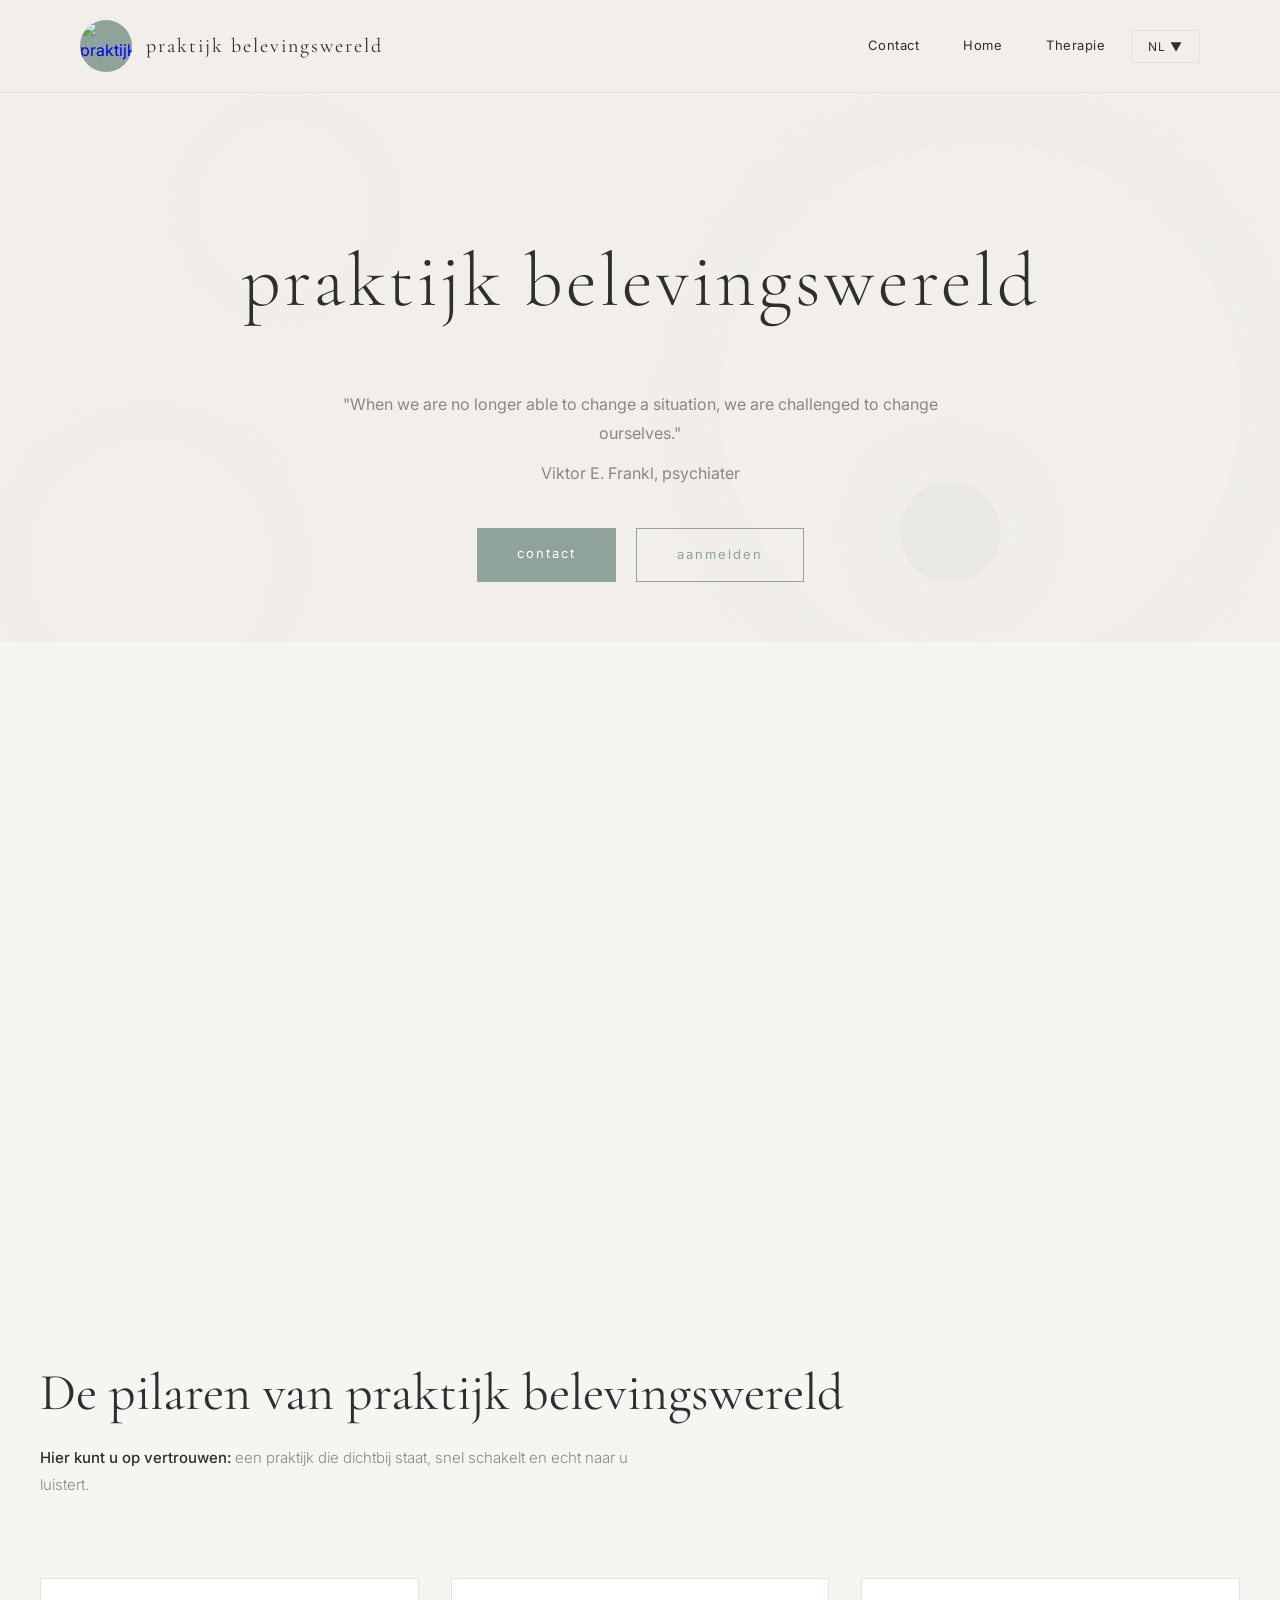
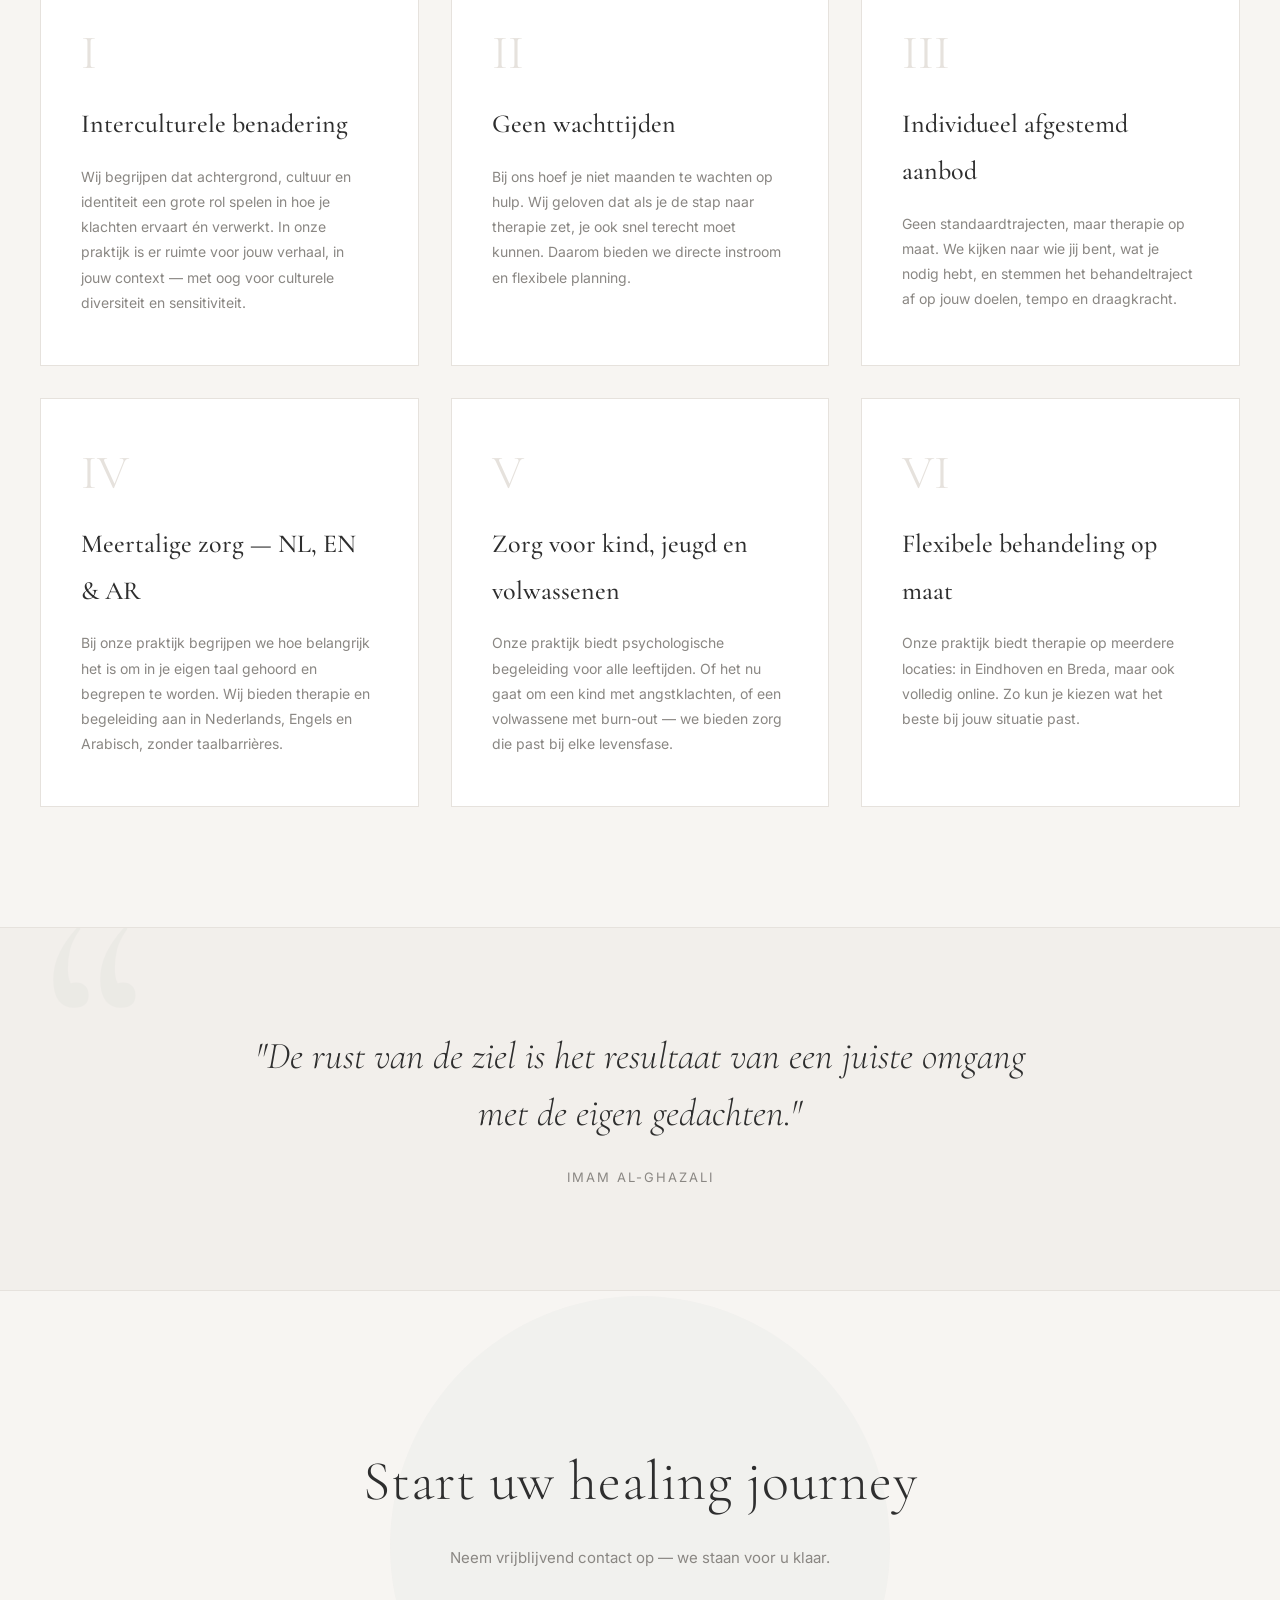
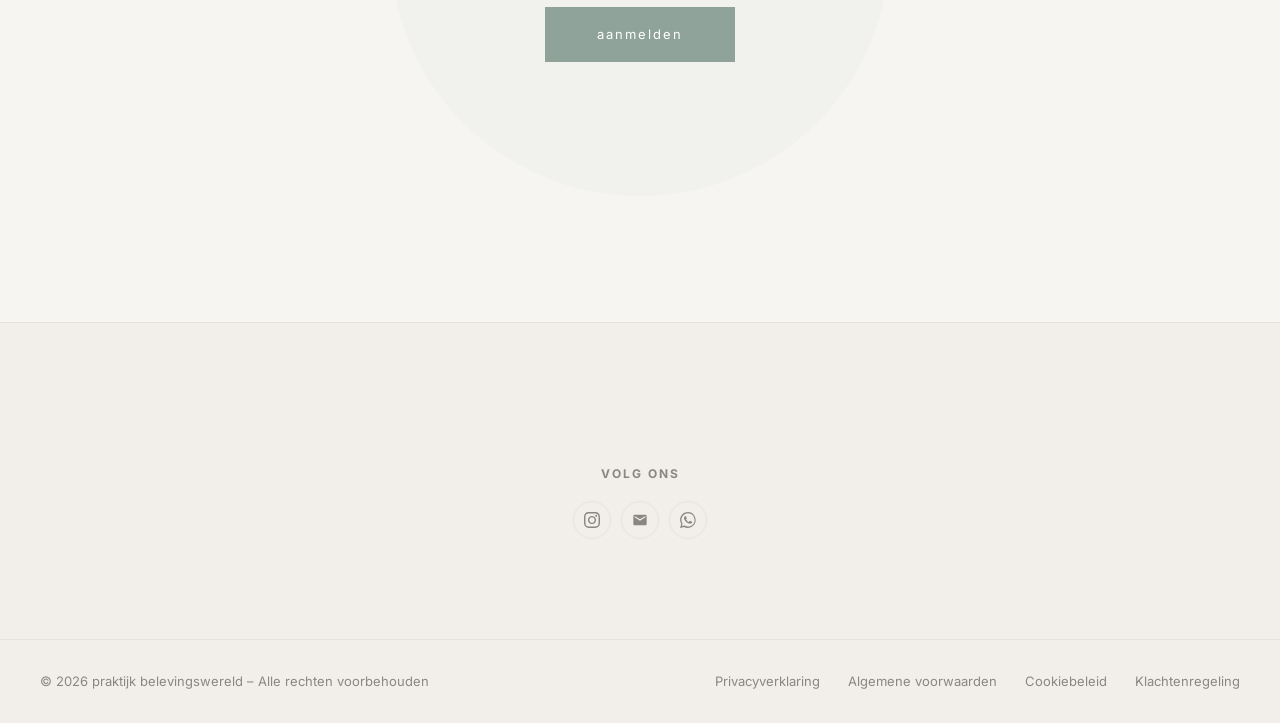
==== commit 36eea4b7: "Update index.html Signed-off-by: mr-programs <m.rashid@live.nl>" ====
--- a/index.html
+++ b/index.html
@@ -77,32 +77,32 @@
         </div>
         <div class="values-grid">
             <div class="value-box">
-                <div class="value-number">01</div>
+                <div class="value-number">I</div>
                 <h3>Interculturele benadering</h3>
                 <p>Wij begrijpen dat achtergrond, cultuur en identiteit een grote rol spelen in hoe je klachten ervaart én verwerkt. In onze praktijk is er ruimte voor jouw verhaal, in jouw context — met oog voor culturele diversiteit en sensitiviteit.</p>
             </div>
             <div class="value-box">
-                <div class="value-number">02</div>
+                <div class="value-number">II</div>
                 <h3>Geen wachttijden</h3>
                 <p>Bij ons hoef je niet maanden te wachten op hulp. Wij geloven dat als je de stap naar therapie zet, je ook snel terecht moet kunnen. Daarom bieden we directe instroom en flexibele planning.</p>
             </div>
             <div class="value-box">
-                <div class="value-number">03</div>
+                <div class="value-number">III</div>
                 <h3>Individueel afgestemd aanbod</h3>
                 <p>Geen standaardtrajecten, maar therapie op maat. We kijken naar wie jij bent, wat je nodig hebt, en stemmen het behandeltraject af op jouw doelen, tempo en draagkracht.</p>
             </div>
             <div class="value-box">
-                <div class="value-number">04</div>
+                <div class="value-number">IV</div>
                 <h3>Meertalige zorg — NL, EN &amp; AR</h3>
                 <p>Bij onze praktijk begrijpen we hoe belangrijk het is om in je eigen taal gehoord en begrepen te worden. Wij bieden therapie en begeleiding aan in Nederlands, Engels en Arabisch, zonder taalbarrières.</p>
             </div>
             <div class="value-box">
-                <div class="value-number">05</div>
+                <div class="value-number">V</div>
                 <h3>Zorg voor kind, jeugd en volwassenen</h3>
                 <p>Onze praktijk biedt psychologische begeleiding voor alle leeftijden. Of het nu gaat om een kind met angstklachten, of een volwassene met burn-out — we bieden zorg die past bij elke levensfase.</p>
             </div>
             <div class="value-box">
-                <div class="value-number">06</div>
+                <div class="value-number">VI</div>
                 <h3>Flexibele behandeling op maat</h3>
                 <p>Onze praktijk biedt therapie op meerdere locaties: in Eindhoven en Breda, maar ook volledig online. Zo kun je kiezen wat het beste bij jouw situatie past.</p>
             </div>
--- a/css/style.css
+++ b/css/style.css
@@ -372,6 +372,7 @@
     background-image: url('https://images.unsplash.com/photo-1492724441997-5dc865305da7?w=600&auto=format&fit=crop');
     opacity: 0.11;
     animation: floatBubble 14s ease-in-out infinite;
+    box-shadow: 0 0 60px 15px rgba(143,163,154,0.2);
 }
 
 .hero-circle-2 {
@@ -381,6 +382,7 @@
     opacity: 0.09;
     animation: floatBubble 10s ease-in-out infinite;
     animation-delay: -3s;
+    box-shadow: 0 0 40px 10px rgba(143,163,154,0.18);
 }
 
 .hero-circle-3 {
@@ -390,6 +392,7 @@
     opacity: 0.09;
     animation: floatBubble 17s ease-in-out infinite;
     animation-delay: -7s;
+    box-shadow: 0 0 30px 8px rgba(143,163,154,0.15);
 }
 
 .hero-circle-4 {
@@ -399,7 +402,12 @@
     opacity: 0.08;
     animation: floatBubble 8s ease-in-out infinite;
     animation-delay: -2s;
-}
+    box-shadow: 0 0 50px 16px rgba(143,163,154,0.3);
+}
+.hero:hover .hero-circle-1 { box-shadow: 0 0 90px 25px rgba(143,163,154,0.32); transition: box-shadow 0.6s ease; }
+.hero:hover .hero-circle-2 { box-shadow: 0 0 60px 18px rgba(143,163,154,0.26); transition: box-shadow 0.6s ease; }
+.hero:hover .hero-circle-3 { box-shadow: 0 0 50px 14px rgba(143,163,154,0.22); transition: box-shadow 0.6s ease; }
+.hero:hover .hero-circle-4 { box-shadow: 0 0 70px 24px rgba(143,163,154,0.42); transition: box-shadow 0.6s ease; }
 
 /* Legacy hero-shape for small-hero subpages */
 .hero-shape {
@@ -547,7 +555,17 @@
 .intro-section p { font-size: 17px; color: var(--text-muted); line-height: 2; }
 
 /* ========== VALUES SECTION ========== */
-.values-section { padding: 120px 40px; background: var(--bg-main); }
+.values-section { padding: 120px 40px; background: var(--bg-main); position: relative; }
+.values-section::after {
+    content: "";
+    position: absolute;
+    bottom: 0; left: 50%;
+    width: 0; height: 2px;
+    background: #8fa39a;
+    transform: translateX(-50%);
+    transition: width 0.8s cubic-bezier(.77,0,.18,1);
+}
+.values-section:hover::after { width: 100%; }
 .values-inner { max-width: 1200px; margin: auto; }
 .values-heading { margin-bottom: 80px; }
 
@@ -620,6 +638,17 @@
     overflow: hidden;
 }
 
+.mid-quote::after {
+    content: "";
+    position: absolute;
+    bottom: 0; left: 50%;
+    width: 0; height: 2px;
+    background: #8fa39a;
+    transform: translateX(-50%);
+    transition: width 0.7s cubic-bezier(.77,0,.18,1);
+}
+.mid-quote:hover::after { width: 70%; }
+
 .mid-quote::before {
     content: "\201C";
     position: absolute;
@@ -640,7 +669,16 @@
     letter-spacing: 2px; color: var(--text-muted);
     text-transform: uppercase; position: relative; z-index: 1;
 }
-
+.contact-section::after {
+    content: "";
+    position: absolute;
+    bottom: 0; left: 50%;
+    width: 0; height: 2px;
+    background: #8fa39a;
+    transform: translateX(-50%);
+    transition: width 0.7s cubic-bezier(.77,0,.18,1);
+}
+.contact-section:hover::after { width: 60%; }
 /* ========== TREATMENT ========== */
 .treatment-section { background: var(--bg-soft); padding: 140px 0; position: relative; overflow: hidden; }
 
@@ -698,7 +736,18 @@
 /* ========== CONTACT PAGE ========== */
 .contact-layout { max-width: 1200px; margin: 100px auto; display: grid; grid-template-columns: 1fr 1.4fr; gap: 100px; padding: 0 40px; }
 
-.contact-info h2, .contact-form-wrapper h2 { font-family: 'Cormorant Garamond', serif; font-size: 42px; margin-bottom: 40px; font-weight: 400; }
+.contact-info h2, .contact-form-wrapper h2 { font-family: 'Cormorant Garamond', serif; font-size: 42px; position: relative; padding-bottom: 24px; margin-bottom: 48px; font-weight: 400; }
+
+.contact-form-wrapper h2::after {
+    content: "";
+    position: absolute;
+    bottom: 0; left: 0;
+    width: 40px; height: 1px;
+    background: var(--accent);
+    transition: width 0.6s cubic-bezier(.77,0,.18,1);
+}
+
+.contact-form-wrapper:hover h2::after { width: 100px; }
 
 .info-block { margin-bottom: 36px; }
 .info-block h4 { font-weight: 500; margin-bottom: 10px; font-size: 14px; letter-spacing: 0.5px; }
@@ -706,7 +755,17 @@
 
 .privacy-note { margin-top: 50px; font-size: 13px; color: var(--text-muted); border-top: 1px solid var(--line); padding-top: 24px; line-height: 1.7; }
 
-.luxury-form { position: relative; padding: 60px; background: white; box-shadow: 0 30px 80px rgba(0,0,0,0.04); overflow: hidden; }
+.form-row > input,
+.form-row > select {
+    flex: 1;
+    min-width: 0;
+}
+
+.luxury-form { position: relative; padding: 60px; background: white; box-shadow: 0 2px 0 0 var(--accent), 0 40px 100px rgba(0,0,0,0.05); overflow: hidden; transition: box-shadow 0.5s ease; }
+
+.luxury-form:hover {
+    box-shadow: 0 3px 0 0 var(--accent), 0 50px 120px rgba(143,163,154,0.1);
+}
 
 .luxury-form::before { content: ""; position: absolute; width: 500px; height: 500px; background: radial-gradient(circle, rgba(143,163,154,0.1) 0%, transparent 70%); top: -200px; right: -200px; z-index: 0; }
 
@@ -714,24 +773,163 @@
 
 .intake-form { display: flex; flex-direction: column; gap: 28px; }
 .form-row { display: flex; gap: 24px; }
-.form-group { display: flex; flex-direction: column; gap: 10px; }
-.form-label { font-size: 13px; color: var(--text-muted); letter-spacing: 0.5px; }
-
-input, textarea, select { width: 100%; padding: 14px 0; border: none; border-bottom: 1px solid var(--line); background: transparent; font-family: 'Inter', sans-serif; font-size: 14px; color: var(--text-dark); transition: all 0.35s cubic-bezier(.77,0,.18,1); -webkit-appearance: none; }
-
-input:focus, textarea:focus, select:focus { outline: none; border-bottom: 1px solid var(--accent); transform: translateY(-2px); }
+.form-group { display: flex; flex-direction: column; gap: 10px; position: relative; padding-top: 20px; }
+.form-label {
+    position: absolute;
+    top: 34px; left: 0;
+    font-size: 13px;
+    color: var(--text-muted);
+    pointer-events: none;
+    transition: top 0.3s cubic-bezier(.77,0,.18,1),
+                font-size 0.3s,
+                color 0.3s,
+                letter-spacing 0.3s;
+    letter-spacing: 0.5px;
+}
+.form-group::after {
+    content: "";
+    position: absolute;
+    bottom: 0; left: 0;
+    width: 0; height: 1.5px;
+    background: var(--accent);
+    transition: width 0.4s cubic-bezier(.77,0,.18,1);
+    z-index: 1;
+}
+
+.form-group:focus-within::after { width: 100%; }
+
+.form-group:focus-within .form-label,
+.form-group.filled .form-label {
+    top: 0;
+    font-size: 11px;
+    color: var(--accent);
+    letter-spacing: 1.5px;
+}
+
+.intake-form .form-row,
+.intake-form .form-group {
+    opacity: 0;
+    transform: translateY(20px);
+    transition: opacity 0.5s ease, transform 0.5s cubic-bezier(.77,0,.18,1);
+}
+
+.luxury-form.revealed .intake-form .form-row:nth-child(1),
+.luxury-form.revealed .intake-form .form-group:nth-child(1) { opacity:1; transform:none; transition-delay: 0.05s; }
+.luxury-form.revealed .intake-form .form-row:nth-child(2),
+.luxury-form.revealed .intake-form .form-group:nth-child(2) { opacity:1; transform:none; transition-delay: 0.12s; }
+.luxury-form.revealed .intake-form .form-row:nth-child(3),
+.luxury-form.revealed .intake-form .form-group:nth-child(3) { opacity:1; transform:none; transition-delay: 0.19s; }
+.luxury-form.revealed .intake-form .form-row:nth-child(4),
+.luxury-form.revealed .intake-form .form-group:nth-child(4) { opacity:1; transform:none; transition-delay: 0.26s; }
+.luxury-form.revealed .intake-form .form-row:nth-child(5),
+.luxury-form.revealed .intake-form .form-group:nth-child(5) { opacity:1; transform:none; transition-delay: 0.33s; }
+.luxury-form.revealed .intake-form .form-row:nth-child(6),
+.luxury-form.revealed .intake-form .form-group:nth-child(6) { opacity:1; transform:none; transition-delay: 0.40s; }
+.luxury-form.revealed .intake-form .form-row:nth-child(7),
+.luxury-form.revealed .intake-form .form-group:nth-child(7) { opacity:1; transform:none; transition-delay: 0.47s; }
+.luxury-form.revealed .intake-form .form-row:nth-child(8),
+.luxury-form.revealed .intake-form .form-group:nth-child(8) { opacity:1; transform:none; transition-delay: 0.54s; }
+
+input, textarea, select { width: 100%; padding: 14px 0; border: none; border-bottom: 1px solid var(--line); background: transparent; font-family: 'Inter', sans-serif; font-size: 14px; color: var(--text-dark); transition: all 0.35s cubic-bezier(.77,0,.18,1); -webkit-appearance: none; border-bottom: 1px solid var(--line); transition: border-color 0.3s, transform 0.3s cubic-bezier(.77,0,.18,1);}
+
+input:focus, textarea:focus, select:focus {
+    outline: none;
+    border-bottom-color: transparent;
+    transform: translateY(-3px);
+}
 input:hover, textarea:hover, select:hover { border-bottom-color: var(--accent); }
 textarea { resize: none; }
 
 .radio-group { display: flex; gap: 32px; flex-wrap: wrap; }
 .radio-group label { display: inline-flex; align-items: center; gap: 10px; cursor: pointer; font-size: 14px; color: var(--text-muted); }
-.radio-group input[type="radio"] { width: 16px; height: 16px; border: 1px solid var(--line); border-radius: 50%; background: none; padding: 0; cursor: pointer; accent-color: var(--accent); }
+
+.radio-group input[type="radio"] {
+    appearance: none;
+    width: 16px; height: 16px;
+    border: 1px solid var(--line);
+    border-radius: 50%;
+    position: relative;
+    transition: border-color 0.3s;
+    flex-shrink: 0;
+}
+
+.radio-group input[type="radio"]:checked {
+    border-color: var(--accent);
+}
+
+.radio-group input[type="radio"]::after {
+    content: "";
+    position: absolute;
+    top: 50%; left: 50%;
+    transform: translate(-50%, -50%) scale(0);
+    width: 7px; height: 7px;
+    border-radius: 50%;
+    background: var(--accent);
+    transition: transform 0.3s cubic-bezier(.77,0,.18,1);
+}
+
+.radio-group input[type="radio"]:checked::after { transform: translate(-50%, -50%) scale(1); }
+
+.checkbox-group input[type="checkbox"] {
+    appearance: none;
+    width: 16px; height: 16px;
+    border: 1px solid var(--line);
+    border-radius: 2px;
+    position: relative;
+    cursor: pointer;
+    flex-shrink: 0;
+    transition: border-color 0.3s, background 0.3s;
+    margin-right: 10px;
+}
+
+.checkbox-group input[type="checkbox"]:checked {
+    background: var(--accent);
+    border-color: var(--accent);
+}
+
+.checkbox-group input[type="checkbox"]:checked::after {
+    content: "✓";
+    position: absolute;
+    top: 50%; left: 50%;
+    transform: translate(-50%, -50%);
+    color: white;
+    font-size: 10px;
+    line-height: 1;
+}
 
 .checkbox-group { font-size: 14px; color: var(--text-muted); }
-.checkbox-group input { width: auto; margin-right: 10px; accent-color: var(--accent); }
-
-.submit-btn { margin-top: 10px; padding: 18px 48px; background: var(--accent); color: white; border: none; cursor: pointer; font-family: 'Inter', sans-serif; font-size: 13px; letter-spacing: 2px; transition: all 0.4s cubic-bezier(.77,0,.18,1); align-self: flex-start; }
-.submit-btn:hover { transform: translateY(-4px); box-shadow: 0 20px 45px rgba(143,163,154,0.35); opacity: 0.9; }
+
+.submit-btn { 
+    margin-top: 10px; 
+    padding: 18px 48px; 
+    background: transparent; 
+    color: var(--accent); 
+    border: 1.5px solid var(--accent); 
+    cursor: pointer; 
+    font-family: 'Inter', sans-serif; 
+    font-size: 13px;     
+    letter-spacing: 3px;
+    transition: color 0.4s cubic-bezier(.77,0,.18,1), box-shadow 0.4s; 
+    align-self: flex-start; 
+    position: relative;
+    overflow: hidden; 
+}
+
+.submit-btn::before {
+    content: "";
+    position: absolute;
+    inset: 0;
+    background: var(--accent);
+    transform: scaleX(0);
+    transform-origin: left;
+    transition: transform 0.45s cubic-bezier(.77,0,.18,1);
+    z-index: 0;
+}
+
+.submit-btn span { position: relative; z-index: 1; }
+
+.submit-btn:hover { color: white; box-shadow: 0 16px 40px rgba(143,163,154,0.35); }
+.submit-btn:hover::before { transform: scaleX(1); }
 
 /* ========== MAP SECTION ========== */
 .map-section { max-width: 1200px; margin: 100px auto 0; padding: 80px 40px 0; text-align: center; border-top: 1px solid var(--line); opacity: 0; transform: translateY(50px); transition: opacity 1s ease, transform 1s cubic-bezier(.77,0,.18,1); }
@@ -893,6 +1091,10 @@
 .hero-image{
     height:420px;
 }
+    .form-row {
+        flex-direction: column;
+        gap: 0;
+    }
 }
 
 .social-links a.email:hover { 
@@ -909,7 +1111,27 @@
     box-shadow: 0 8px 25px rgba(37,211,102,0.3); 
 }
 
-
-
-
-
+.form-group:has(.radio-group) .form-label,
+.form-group:has(textarea) .form-label {
+    position: static;
+    font-size: 12px;
+    color: var(--text-muted);
+    letter-spacing: 1px;
+    margin-bottom: 12px;
+    display: block;
+}
+
+.form-group:has(.radio-group),
+.form-group:has(textarea) {
+    padding-top: 8px;
+}
+
+.form-group:has(textarea) textarea:focus {
+    transform: none;
+}
+.form-group:has(.radio-group)::after {
+    display: none;
+}
+
+
+
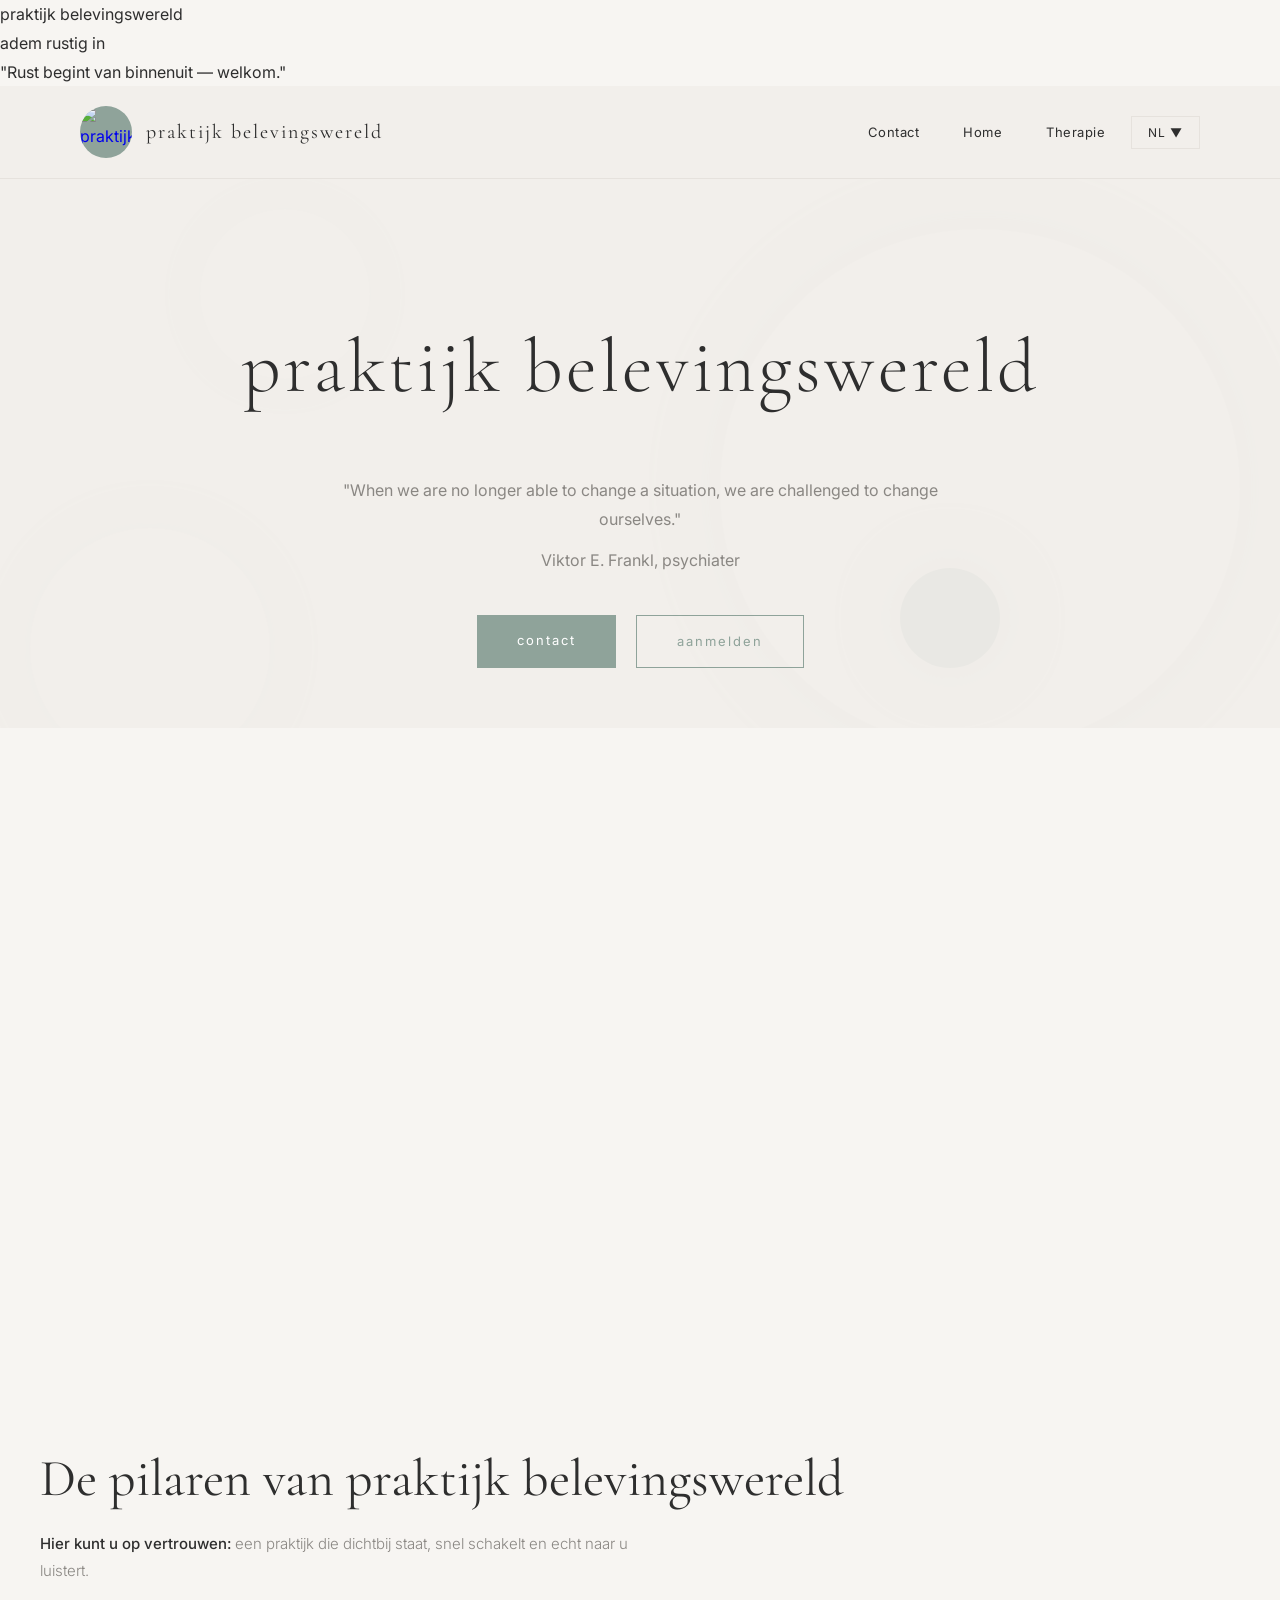
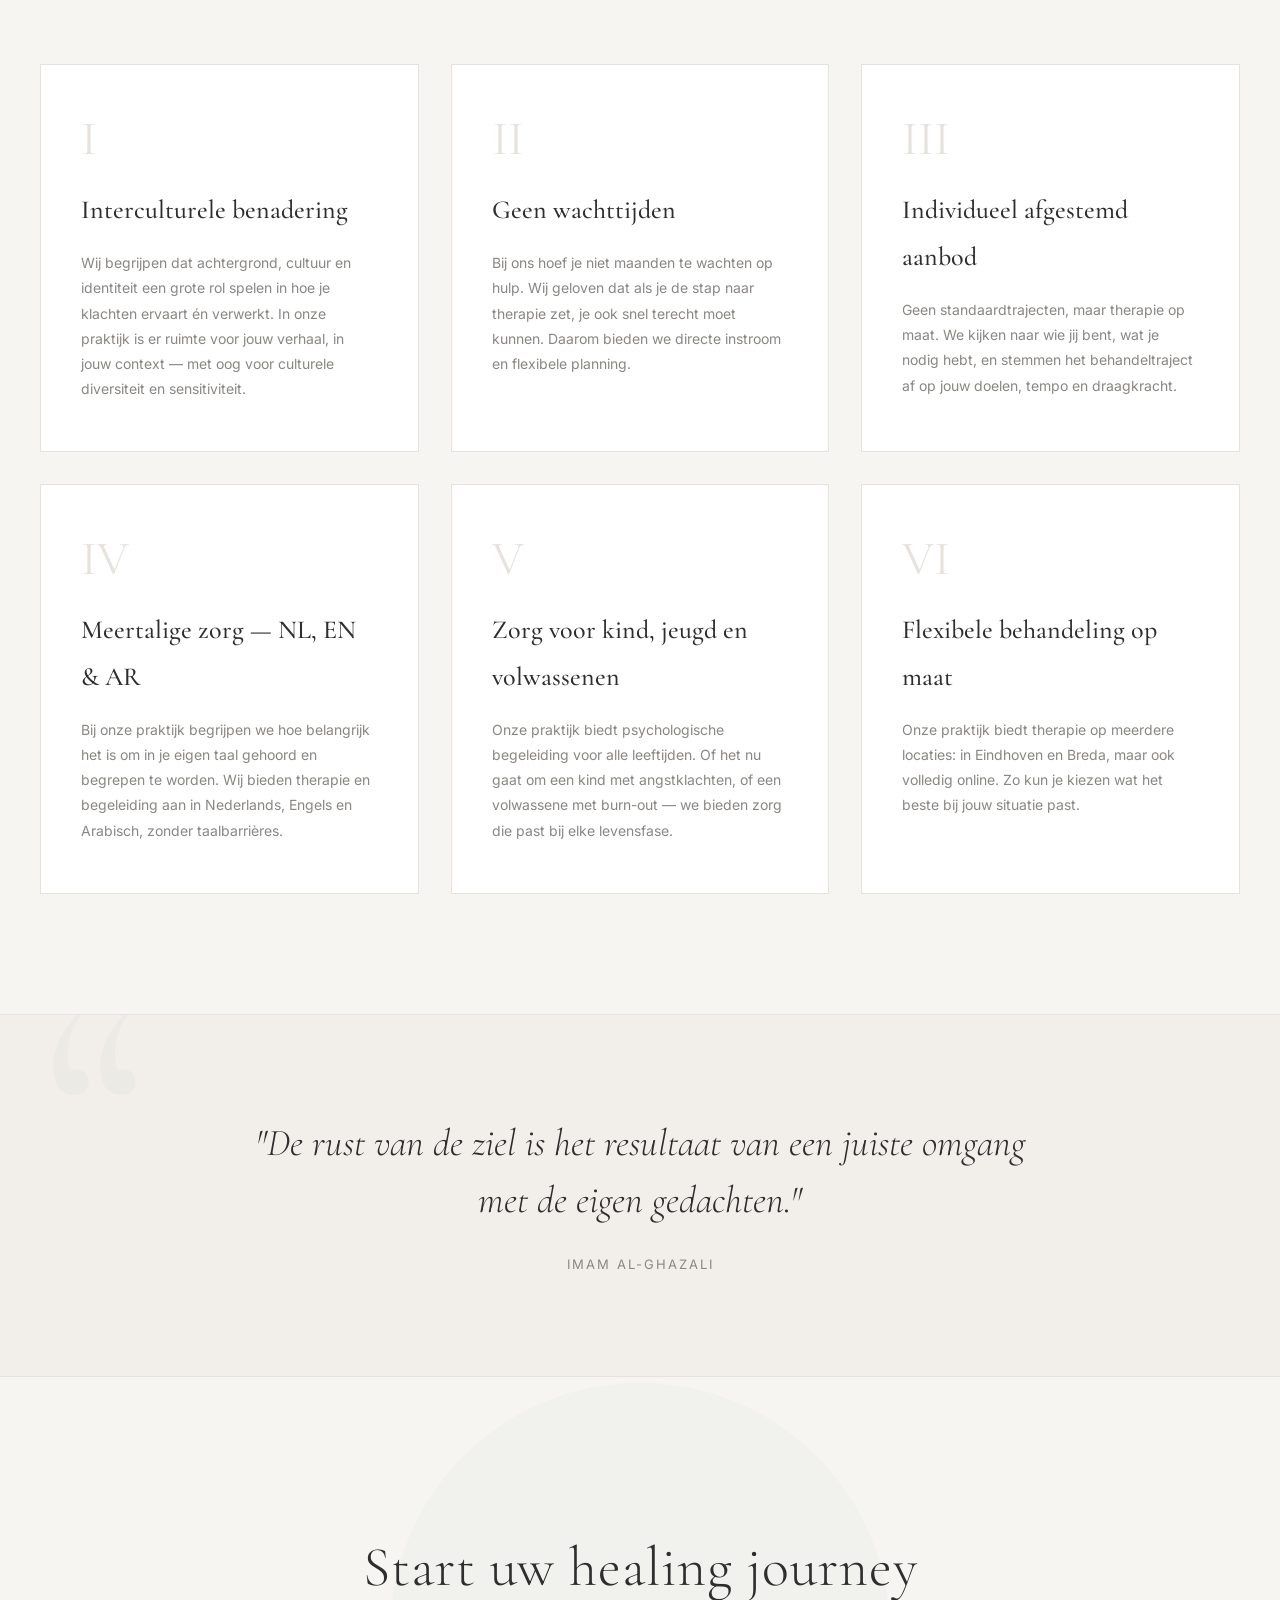
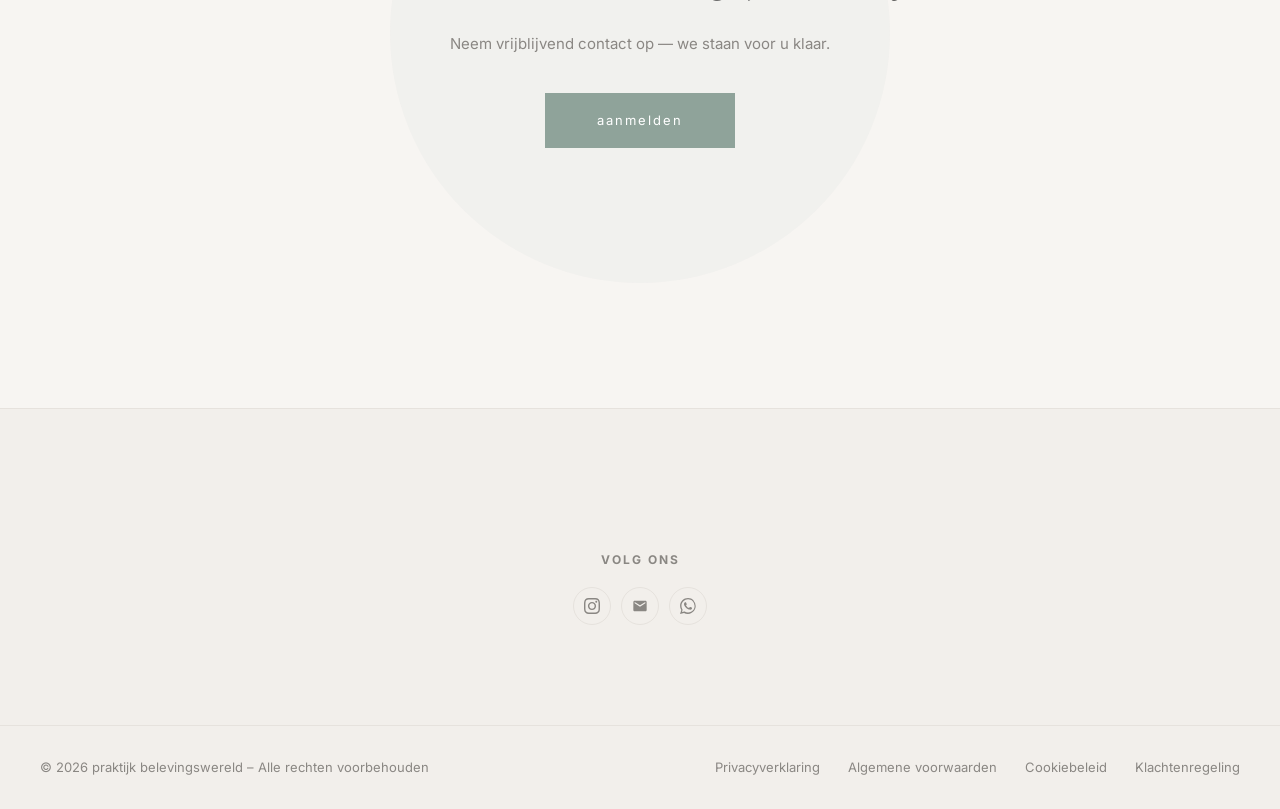
==== commit a2bb67ec: "Update index.html Signed-off-by: mr-programs <m.rashid@live.nl>" ====
--- a/index.html
+++ b/index.html
@@ -9,6 +9,44 @@
 </head>
 <body>
 
+    <div id="preloader">
+  <div class="bg-c bg-c1"></div>
+  <div class="bg-c bg-c2"></div>
+  <div class="bg-c bg-c3"></div>
+
+  <div class="ripple-wrap">
+    <div class="rpl"></div>
+    <div class="rpl"></div>
+    <div class="rpl"></div>
+    <div class="rpl"></div>
+    <div class="orb">
+      <img src="img/transparantlogo.png" alt=""
+           onerror="this.style.display='none';this.nextElementSibling.style.display='block'">
+      <div class="orb-fallback"></div>
+    </div>
+  </div>
+
+  <div class="pl-name">praktijk belevingswereld</div>
+
+  <div class="breath-guide">
+    <div class="breath-lbl" id="bl">adem rustig in</div>
+    <div class="bar-track">
+      <div class="bar-fill" id="bf"></div>
+    </div>
+  </div>
+
+  <div class="pl-divider"></div>
+  <p class="pl-quote">"Rust begint van binnenuit — welkom."</p>
+
+  <div class="pl-dots">
+    <div class="dot"></div>
+    <div class="dot"></div>
+    <div class="dot"></div>
+  </div>
+
+  <div class="pl-progress" id="pb"></div>
+</div>
+    
 <div class="progress-bar" id="progressBar"></div>
 
 <header class="header">
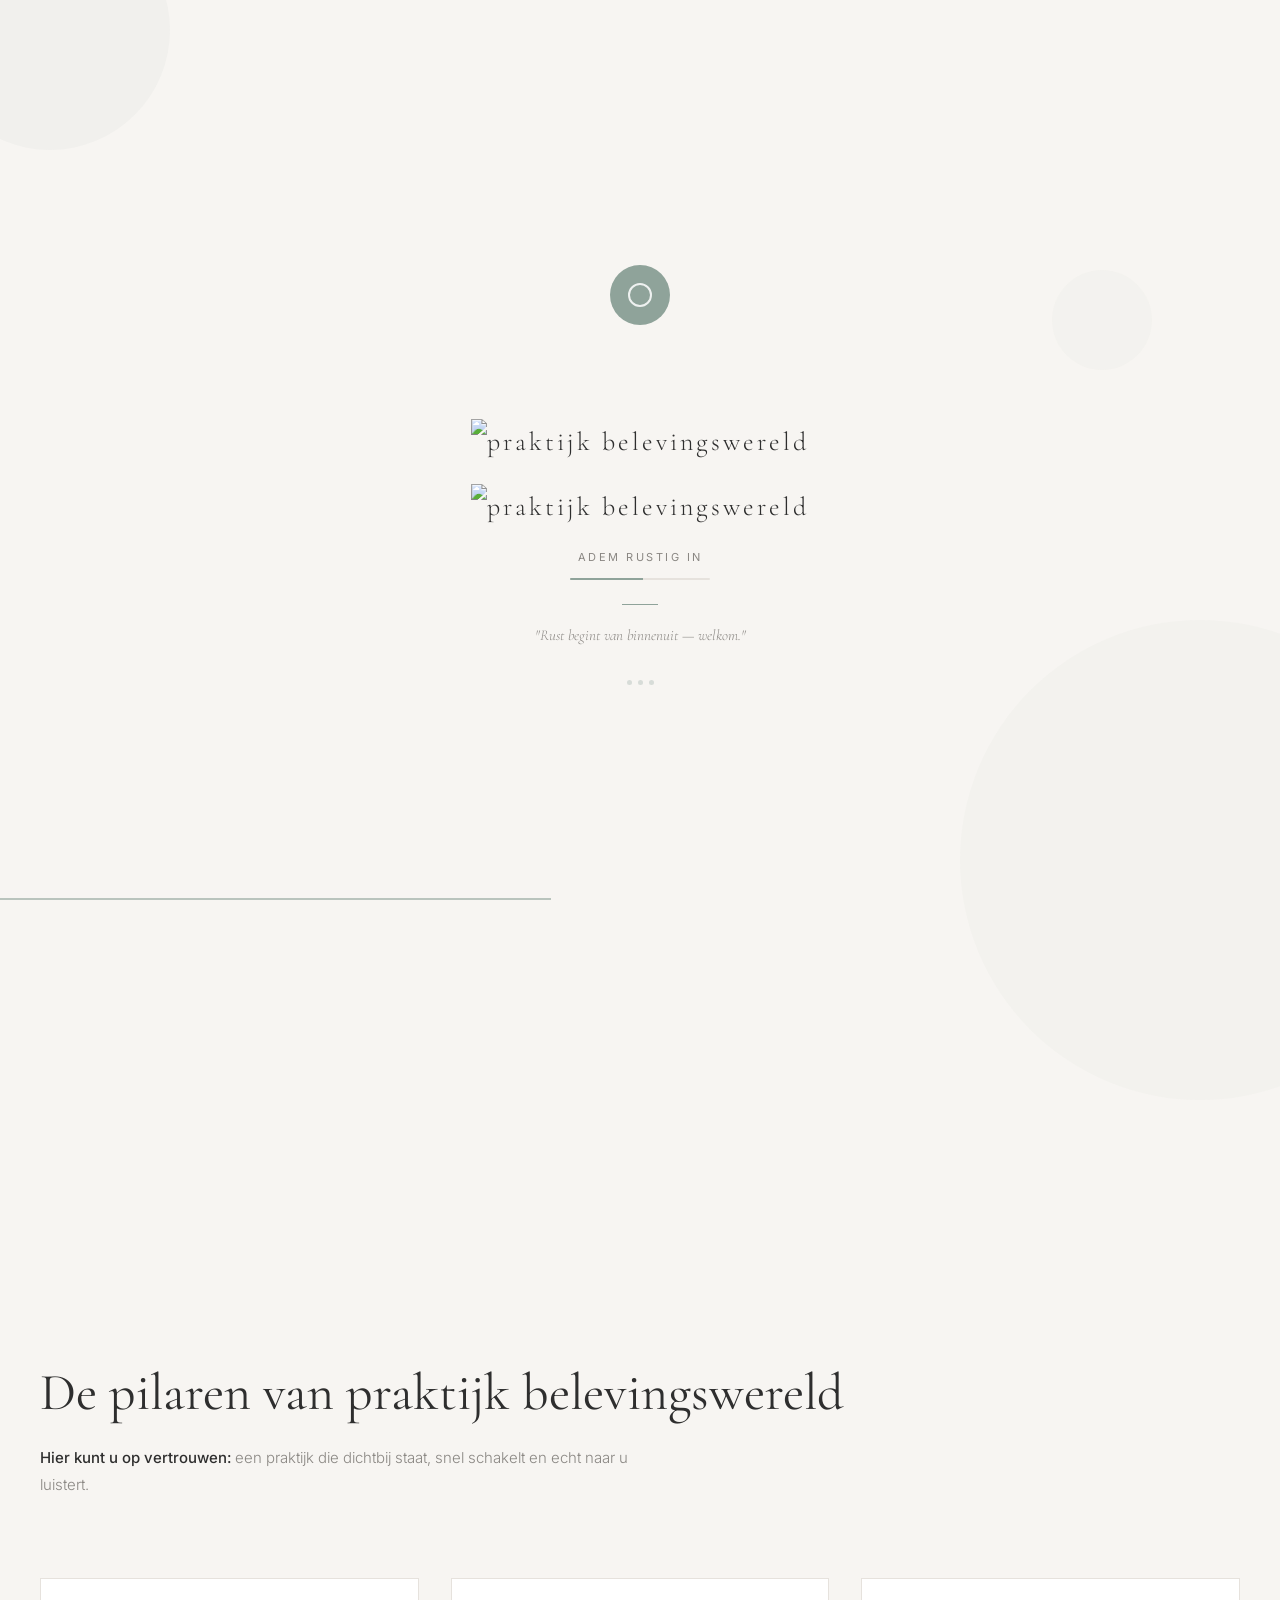
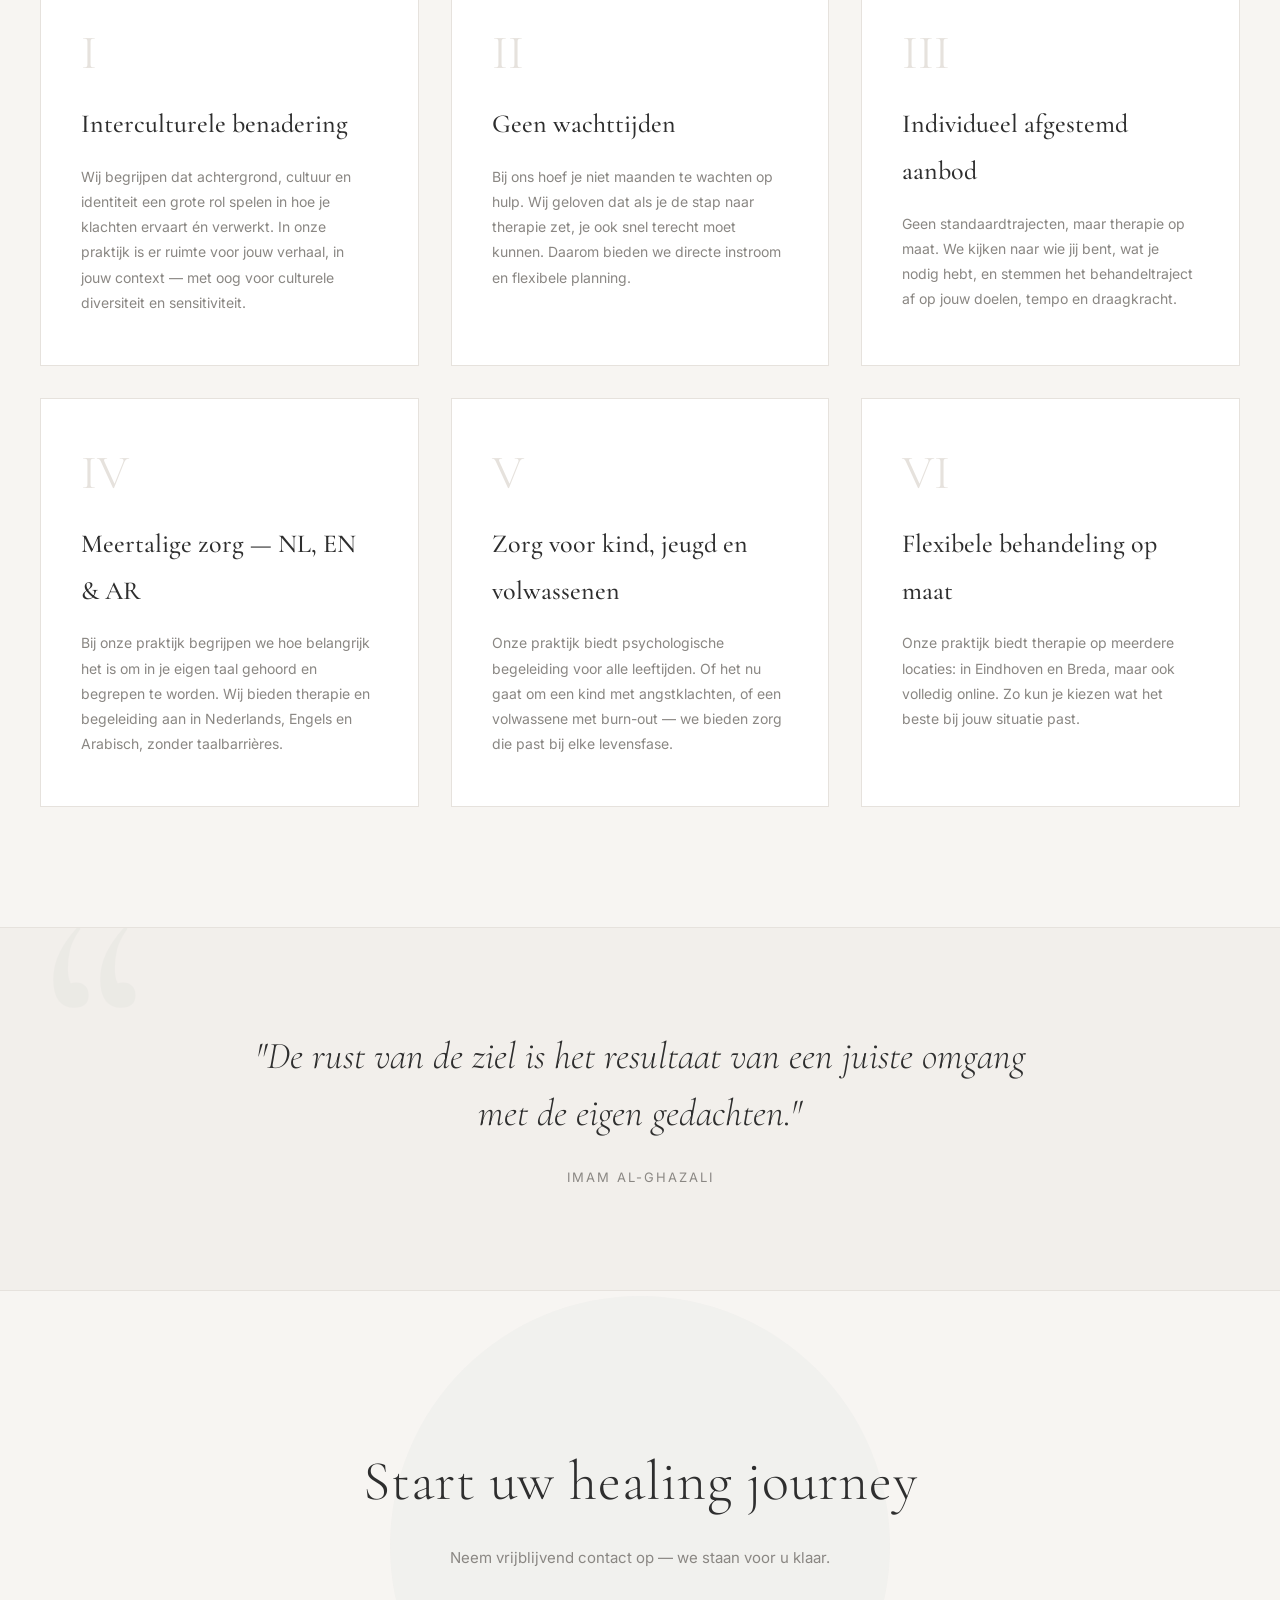
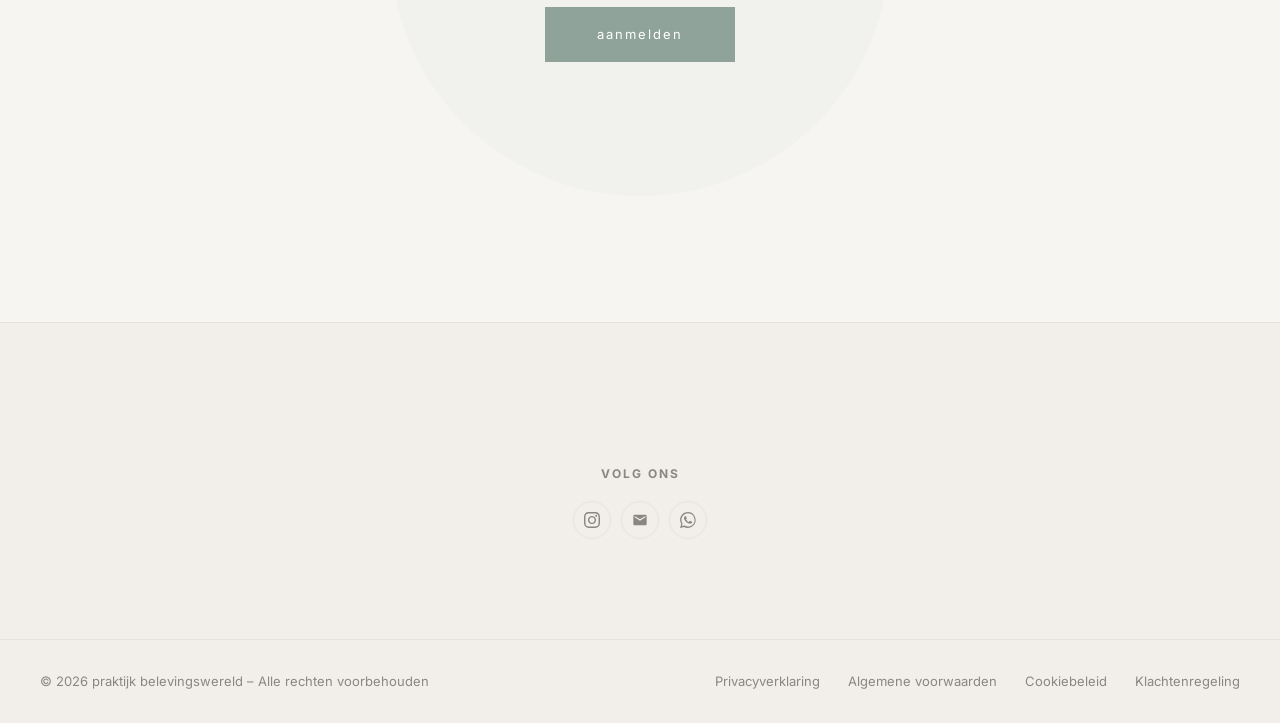
==== commit a870fc98: "Update print statement from 'Hello' to 'Goodbye' Signed-off-by: mr-programs <m.rashid@live.nl>" ====
--- a/index.html
+++ b/index.html
@@ -26,7 +26,8 @@
     </div>
   </div>
 
-  <div class="pl-name">praktijk belevingswereld</div>
+  <div class="pl-name"><img src="img/logoimg.png" alt="praktijk belevingswereld"></div>
+  <div class="pl-name"><img src="img/logowrd.png" alt="praktijk belevingswereld"></div>
 
   <div class="breath-guide">
     <div class="breath-lbl" id="bl">adem rustig in</div>
@@ -52,8 +53,7 @@
 <header class="header">
     <div class="nav-container">
         <a href="index.html" class="logo">
-            <div class="logo-circle"><img src="img/transparantlogo.png" alt="praktijk belevingswereld"></div>
-            <span class="logo-text">praktijk belevingswereld</span>
+            <div class="logo-circle"><img src="img/logowrd.png" alt="praktijk belevingswereld"></div>
         </a>
 
         <nav class="nav-right">
@@ -75,7 +75,7 @@
 
 <div class="fullscreen-menu">
     <div class="menu-top">
-        <div class="menu-logo">praktijk belevingswereld</div>
+        <div class="menu-logo"><img src="img/logoimg.png" alt="praktijk belevingswereld"></div>
         <div class="menu-close">✕</div>
     </div>
     <div class="menu-links">
@@ -96,7 +96,7 @@
     <div class="hero-circle hero-circle-2"></div>
     <div class="hero-circle hero-circle-3"></div>
     <div class="hero-circle hero-circle-4"></div>
-    <h1>praktijk belevingswereld</h1>
+    <h1><img src="img/logoimg.png" alt="praktijk belevingswereld"></h1>
     <p>"When we are no longer able to change a situation, we are challenged to change ourselves."</p>
     <p>Viktor E. Frankl, psychiater</p>
     <div class="hero-buttons">
--- a/css/style.css
+++ b/css/style.css
@@ -17,6 +17,209 @@
     color: var(--text-dark);
     line-height: 1.8;
     overflow-x: hidden;
+}
+
+/* ========== PRELOADER ========== */
+#preloader {
+    position: fixed;
+    inset: 0;
+    background: var(--bg-main);
+    z-index: 9999;
+    display: flex;
+    flex-direction: column;
+    align-items: center;
+    justify-content: center;
+    transition: opacity 0.9s cubic-bezier(.77,0,.18,1), visibility 0.9s;
+}
+
+#preloader.fade-out {
+    opacity: 0;
+    visibility: hidden;
+}
+
+.bg-c {
+    position: absolute;
+    border-radius: 50%;
+    background: var(--accent);
+    pointer-events: none;
+}
+
+.bg-c1 { width: 480px; height: 480px; bottom: -200px; right: -160px; opacity: .04; animation: flt 12s ease-in-out infinite; }
+.bg-c2 { width: 240px; height: 240px; top: -90px; left: -70px; opacity: .05; animation: flt 9s ease-in-out infinite reverse; animation-delay: -3s; }
+.bg-c3 { width: 100px; height: 100px; top: 30%; right: 10%; opacity: .04; animation: flt 7s ease-in-out infinite; animation-delay: -5s; }
+
+@keyframes flt {
+    0%, 100% { transform: translateY(0); }
+    50%       { transform: translateY(-18px); }
+}
+
+.ripple-wrap {
+    position: relative;
+    width: 160px;
+    height: 160px;
+    display: flex;
+    align-items: center;
+    justify-content: center;
+    margin-bottom: 44px;
+}
+
+.rpl {
+    position: absolute;
+    border-radius: 50%;
+    border: 1px solid rgba(143,163,154,0.45);
+    width: 64px;
+    height: 64px;
+    opacity: 0;
+    animation: rplOut 3.6s cubic-bezier(.4,0,.2,1) infinite;
+}
+
+.rpl:nth-child(1) { animation-delay: 0s; }
+.rpl:nth-child(2) { animation-delay: .9s; }
+.rpl:nth-child(3) { animation-delay: 1.8s; }
+.rpl:nth-child(4) { animation-delay: 2.7s; }
+
+@keyframes rplOut {
+    0%   { transform: scale(1);   opacity: .7; }
+    100% { transform: scale(2.8); opacity: 0; }
+}
+
+.orb {
+    position: relative;
+    z-index: 2;
+    width: 60px;
+    height: 60px;
+    border-radius: 50%;
+    background: var(--accent);
+    display: flex;
+    align-items: center;
+    justify-content: center;
+    animation: orbB 4.8s cubic-bezier(.4,0,.2,1) infinite;
+}
+
+.orb img {
+    width: 42px;
+    height: 42px;
+    object-fit: contain;
+    filter: brightness(0) invert(1);
+    opacity: .92;
+}
+
+.orb-fallback {
+    width: 24px;
+    height: 24px;
+    border: 2px solid rgba(255,255,255,0.85);
+    border-radius: 50%;
+    display: none;
+}
+
+@keyframes orbB {
+    0%, 100% { transform: scale(1);    box-shadow: 0 0 0 0 rgba(143,163,154,.4); }
+    40%       { transform: scale(1.18); box-shadow: 0 0 0 18px rgba(143,163,154,0); }
+    50%       { transform: scale(1.18); }
+    90%       { transform: scale(1);    box-shadow: 0 0 0 0 rgba(143,163,154,0); }
+}
+
+.pl-name {
+    font-family: 'Cormorant Garamond', serif;
+    font-size: 26px;
+    font-weight: 300;
+    letter-spacing: 3px;
+    color: var(--text-dark);
+    margin-bottom: 18px;
+    animation: plFade 1s cubic-bezier(.77,0,.18,1) .3s both;
+}
+
+.breath-guide {
+    display: flex;
+    flex-direction: column;
+    align-items: center;
+    gap: 10px;
+    animation: plFade 1s cubic-bezier(.77,0,.18,1) .4s both;
+}
+
+.breath-lbl {
+    font-size: 11px;
+    letter-spacing: 2.5px;
+    text-transform: uppercase;
+    color: var(--text-muted);
+    min-height: 16px;
+    transition: opacity .5s;
+}
+
+.bar-track {
+    width: 140px;
+    height: 1.5px;
+    background: var(--line);
+    border-radius: 2px;
+    overflow: hidden;
+}
+
+.bar-fill {
+    height: 100%;
+    background: var(--accent);
+    width: 0%;
+}
+
+.pl-divider {
+    width: 36px;
+    height: 1px;
+    background: var(--accent);
+    margin: 24px 0 18px;
+    opacity: .5;
+    animation: plFade 1s cubic-bezier(.77,0,.18,1) .5s both;
+}
+
+.pl-quote {
+    font-family: 'Cormorant Garamond', serif;
+    font-size: 15px;
+    font-weight: 300;
+    font-style: italic;
+    color: var(--text-muted);
+    max-width: 300px;
+    text-align: center;
+    line-height: 1.7;
+    animation: plFade 1s cubic-bezier(.77,0,.18,1) .6s both;
+}
+
+.pl-dots {
+    display: flex;
+    gap: 6px;
+    margin-top: 32px;
+    animation: plFade 1s cubic-bezier(.77,0,.18,1) .7s both;
+}
+
+.pl-dots .dot {
+    width: 5px;
+    height: 5px;
+    border-radius: 50%;
+    background: var(--accent);
+    opacity: .3;
+    animation: dotP 1.4s ease-in-out infinite;
+}
+
+.pl-dots .dot:nth-child(1) { animation-delay: 0s; }
+.pl-dots .dot:nth-child(2) { animation-delay: .2s; }
+.pl-dots .dot:nth-child(3) { animation-delay: .4s; }
+
+@keyframes dotP {
+    0%, 80%, 100% { opacity: .3; transform: scale(1); }
+    40%            { opacity: 1;  transform: scale(1.5); }
+}
+
+.pl-progress {
+    position: absolute;
+    bottom: 0;
+    left: 0;
+    height: 2px;
+    background: var(--accent);
+    width: 0%;
+    opacity: .6;
+    transition: width .15s linear;
+}
+
+@keyframes plFade {
+    from { opacity: 0; transform: translateY(16px); }
+    to   { opacity: 1; transform: translateY(0); }
 }
 
 /* ========== SCROLL PROGRESS BAR ========== */
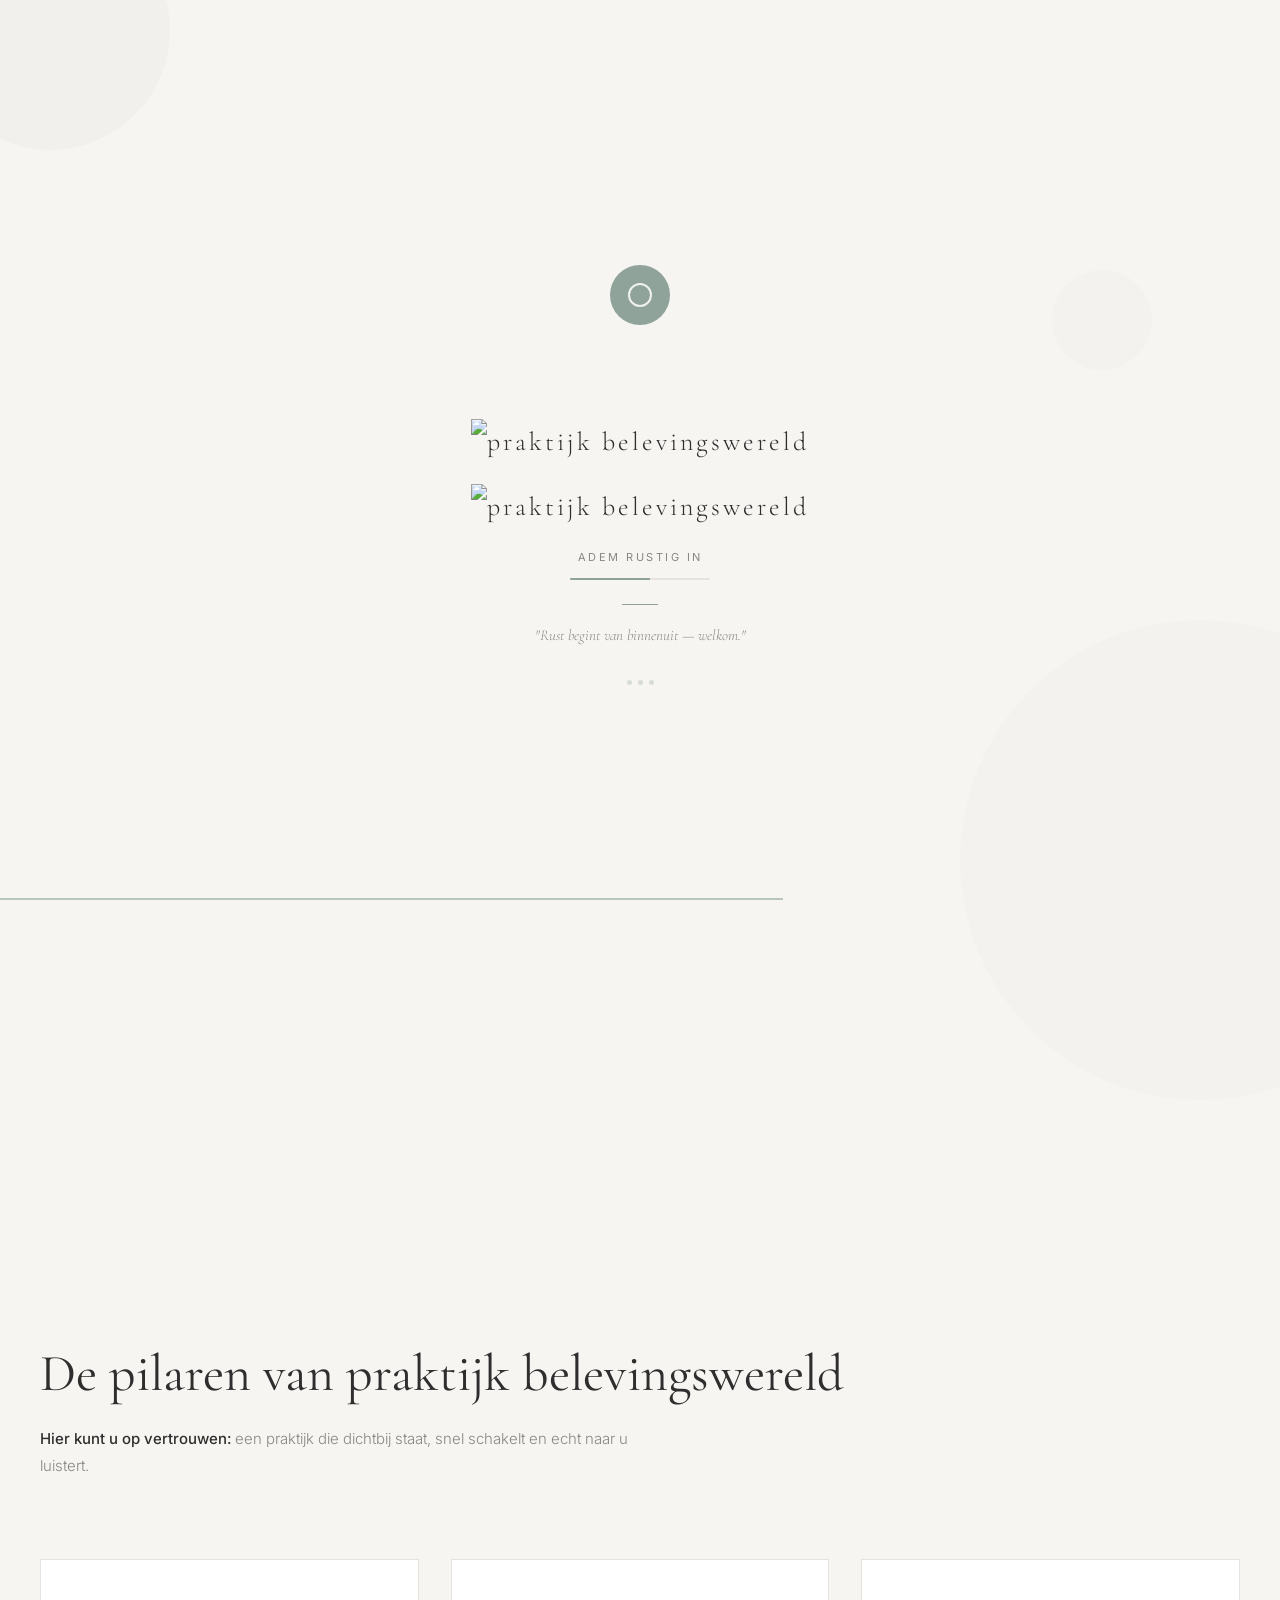
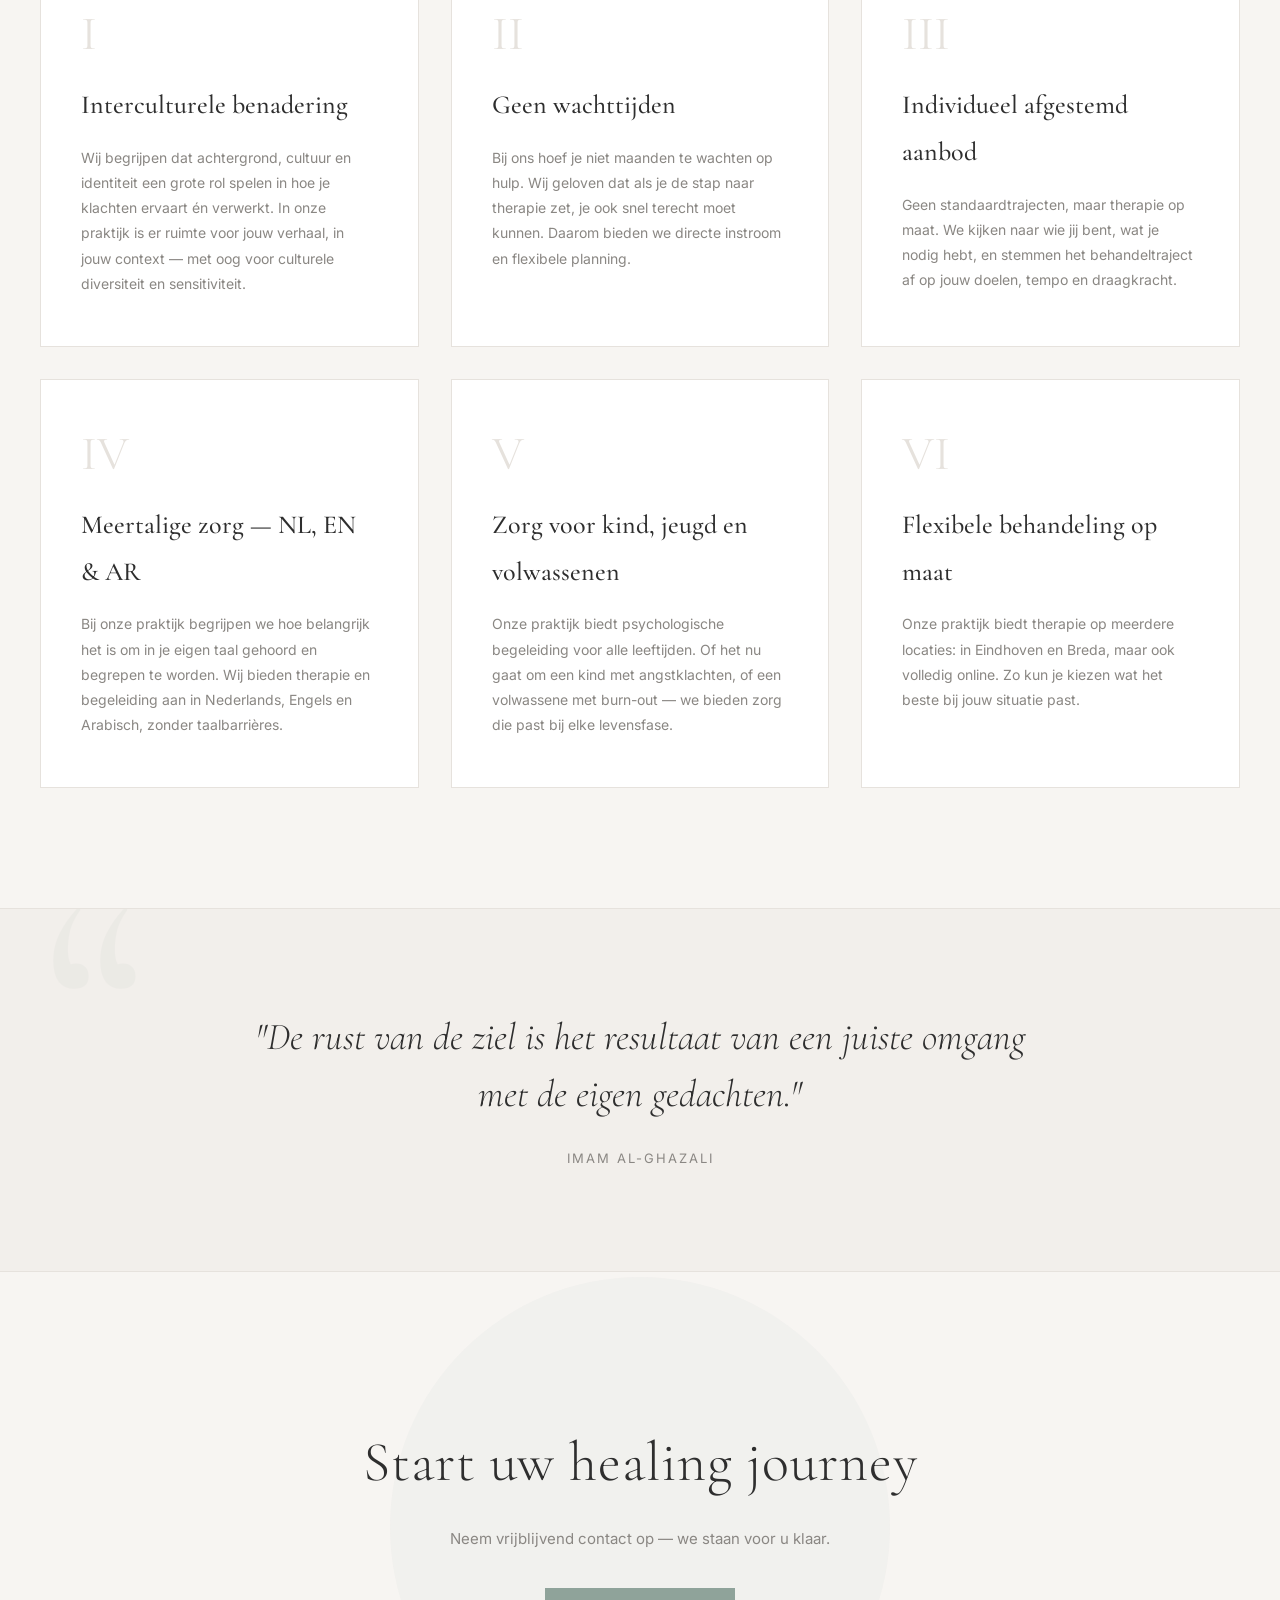
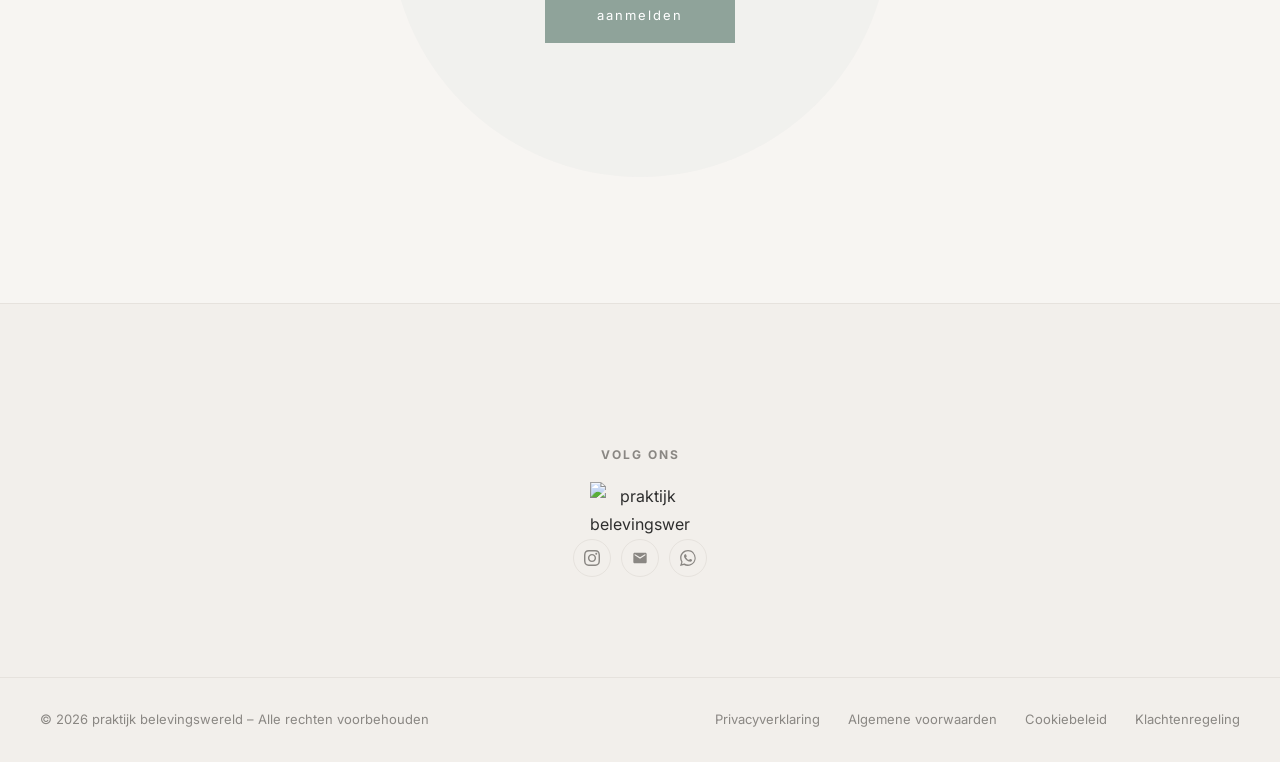
==== commit 5fda125b: "Update print statement from 'Hello' to 'Goodbye' Signed-off-by: mr-programs <m.rashid@live.nl>" ====
--- a/index.html
+++ b/index.html
@@ -52,14 +52,14 @@
 
 <header class="header">
     <div class="nav-container">
-        <a href="index.html" class="logo">
+        <a href="index.php" class="logo">
             <div class="logo-circle"><img src="img/logowrd.png" alt="praktijk belevingswereld"></div>
         </a>
 
         <nav class="nav-right">
-            <a href="contact.html">Contact</a>
-            <a href="index.html">Home</a>
-            <a href="therapie.html">Therapie</a>
+            <a href="contact.php">Contact</a>
+            <a href="index.php">Home</a>
+            <a href="therapie.php">Therapie</a>
             <div class="lang-dropdown">
                 <button class="lang-btn-header">NL ▼</button>
                 <div class="lang-menu">
@@ -79,9 +79,9 @@
         <div class="menu-close">✕</div>
     </div>
     <div class="menu-links">
-        <a href="index.html">Home</a>
-        <a href="therapie.html">Therapie</a>
-        <a href="contact.html">Contact</a>
+        <a href="index.php">Home</a>
+        <a href="therapie.php">Therapie</a>
+        <a href="contact.php">Contact</a>
     </div>
     <div class="menu-bottom">
         <button class="lang-btn active"><span>NL</span><img src="https://flagcdn.com/nl.svg" width="30" alt="NL"></button>
@@ -100,7 +100,7 @@
     <p>"When we are no longer able to change a situation, we are challenged to change ourselves."</p>
     <p>Viktor E. Frankl, psychiater</p>
     <div class="hero-buttons">
-    <a href="contact.html" class="btn-hero-primary">contact</a>
+    <a href="contact.php" class="btn-hero-primary">contact</a>
     <a href="#behandelingen" class="btn-hero-secondary">aanmelden</a>
 </div>
 </section>
@@ -157,7 +157,7 @@
     <div class="contact-container">
         <h2>Start uw healing journey</h2>
         <p>Neem vrijblijvend contact op — we staan voor u klaar.</p>
-        <a href="contact.html" class="btn-primary">aanmelden</a>
+        <a href="contact.php" class="btn-primary">aanmelden</a>
     </div>
 </section>
 
@@ -176,9 +176,9 @@
             <div class="footer-col">
                 <h4>Navigatie</h4>
                 <ul>
-                    <li><a href="index.html">Home</a></li>
-                    <li><a href="therapie.html">Therapie</a></li>
-                    <li><a href="contact.html">Contact</a></li>
+                    <li><a href="index.php">Home</a></li>
+                    <li><a href="therapie.php">Therapie</a></li>
+                    <li><a href="contact.php">Contact</a></li>
                 </ul>
             </div>
             <div class="footer-col">
@@ -238,6 +238,7 @@
     <div class="footer-top">
         <div class="footer-social">
             <h5>Volg ons</h5>
+            <img src="img/logoimg.png" alt="praktijk belevingswereld" width="100">
             <div class="social-links">
                 <a href="#" class="instagram" target="_blank" aria-label="Instagram">
                     <svg viewBox="0 0 24 24" xmlns="[w3.org](http://www.w3.org/2000/svg)"><path d="M12 2.163c3.204 0 3.584.012 4.85.07 3.252.148 4.771 1.691 4.919 4.919.058 1.265.069 1.645.069 4.849 0 3.205-.012 3.584-.069 4.849-.149 3.225-1.664 4.771-4.919 4.919-1.266.058-1.644.07-4.85.07-3.204 0-3.584-.012-4.849-.07-3.26-.149-4.771-1.699-4.919-4.92-.058-1.265-.07-1.644-.07-4.849 0-3.204.013-3.583.07-4.849.149-3.227 1.664-4.771 4.919-4.919 1.266-.057 1.645-.069 4.849-.069zm0-2.163c-3.259 0-3.667.014-4.947.072-4.358.2-6.78 2.618-6.98 6.98-.059 1.281-.073 1.689-.073 4.948 0 3.259.014 3.668.072 4.948.2 4.358 2.618 6.78 6.98 6.98 1.281.058 1.689.072 4.948.072 3.259 0 3.668-.014 4.948-.072 4.354-.2 6.782-2.618 6.979-6.98.059-1.28.073-1.689.073-4.948 0-3.259-.014-3.667-.072-4.947-.196-4.354-2.617-6.78-6.979-6.98-1.281-.059-1.69-.073-4.949-.073zm0 5.838c-3.403 0-6.162 2.759-6.162 6.162s2.759 6.163 6.162 6.163 6.162-2.759 6.162-6.163c0-3.403-2.759-6.162-6.162-6.162zm0 10.162c-2.209 0-4-1.79-4-4 0-2.209 1.791-4 4-4s4 1.791 4 4c0 2.21-1.791 4-4 4zm6.406-11.845c-.796 0-1.441.645-1.441 1.44s.645 1.44 1.441 1.44c.795 0 1.439-.645 1.439-1.44s-.644-1.44-1.439-1.44z"/></svg>
--- a/css/style.css
+++ b/css/style.css
@@ -267,19 +267,19 @@
 }
 
 .logo-circle {
-    width: 52px; height: 52px;
-    background: var(--accent);
-    border-radius: 50%;
-    overflow: hidden;
-    display: flex;
-    align-items: center;
-    justify-content: center;
-    transition: transform 0.6s cubic-bezier(.77,0,.18,1);
-    flex-shrink: 0;
+    width: auto;
+    height: auto;
+    max-height: 60px;
+    overflow: visible;   /* dit is de sleutel — weg met de crop */
+    border-radius: 0;
+}
+
+.logo-circle img {
+    width: 200px;        /* stel gewenste hoogte in */
+    object-fit: contain;
 }
 
 .logo-circle:hover { transform: rotate(20deg) scale(1.08); }
-.logo-circle img { width: 100%; height: 100%; object-fit: cover; }
 
 .logo-text {
     font-family: 'Cormorant Garamond', serif;
@@ -1337,4 +1337,3 @@
 }
 
 
-
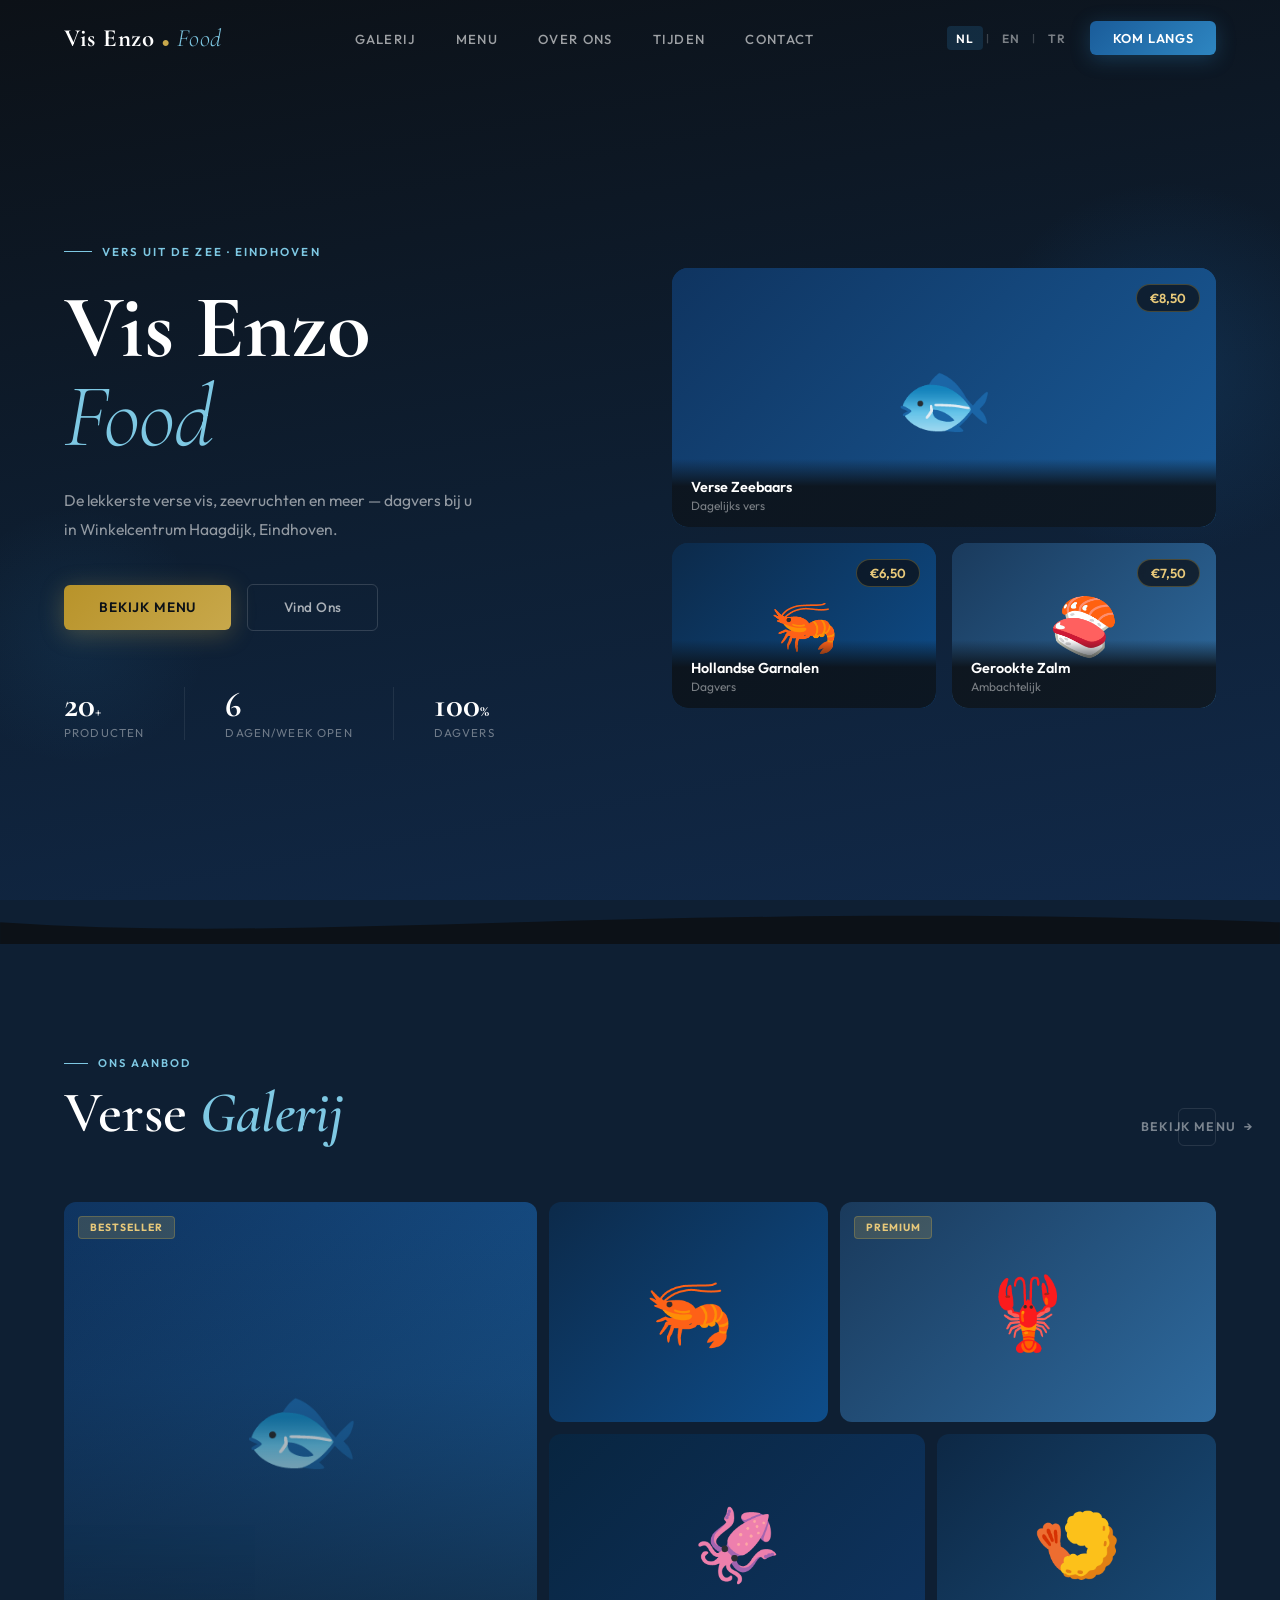
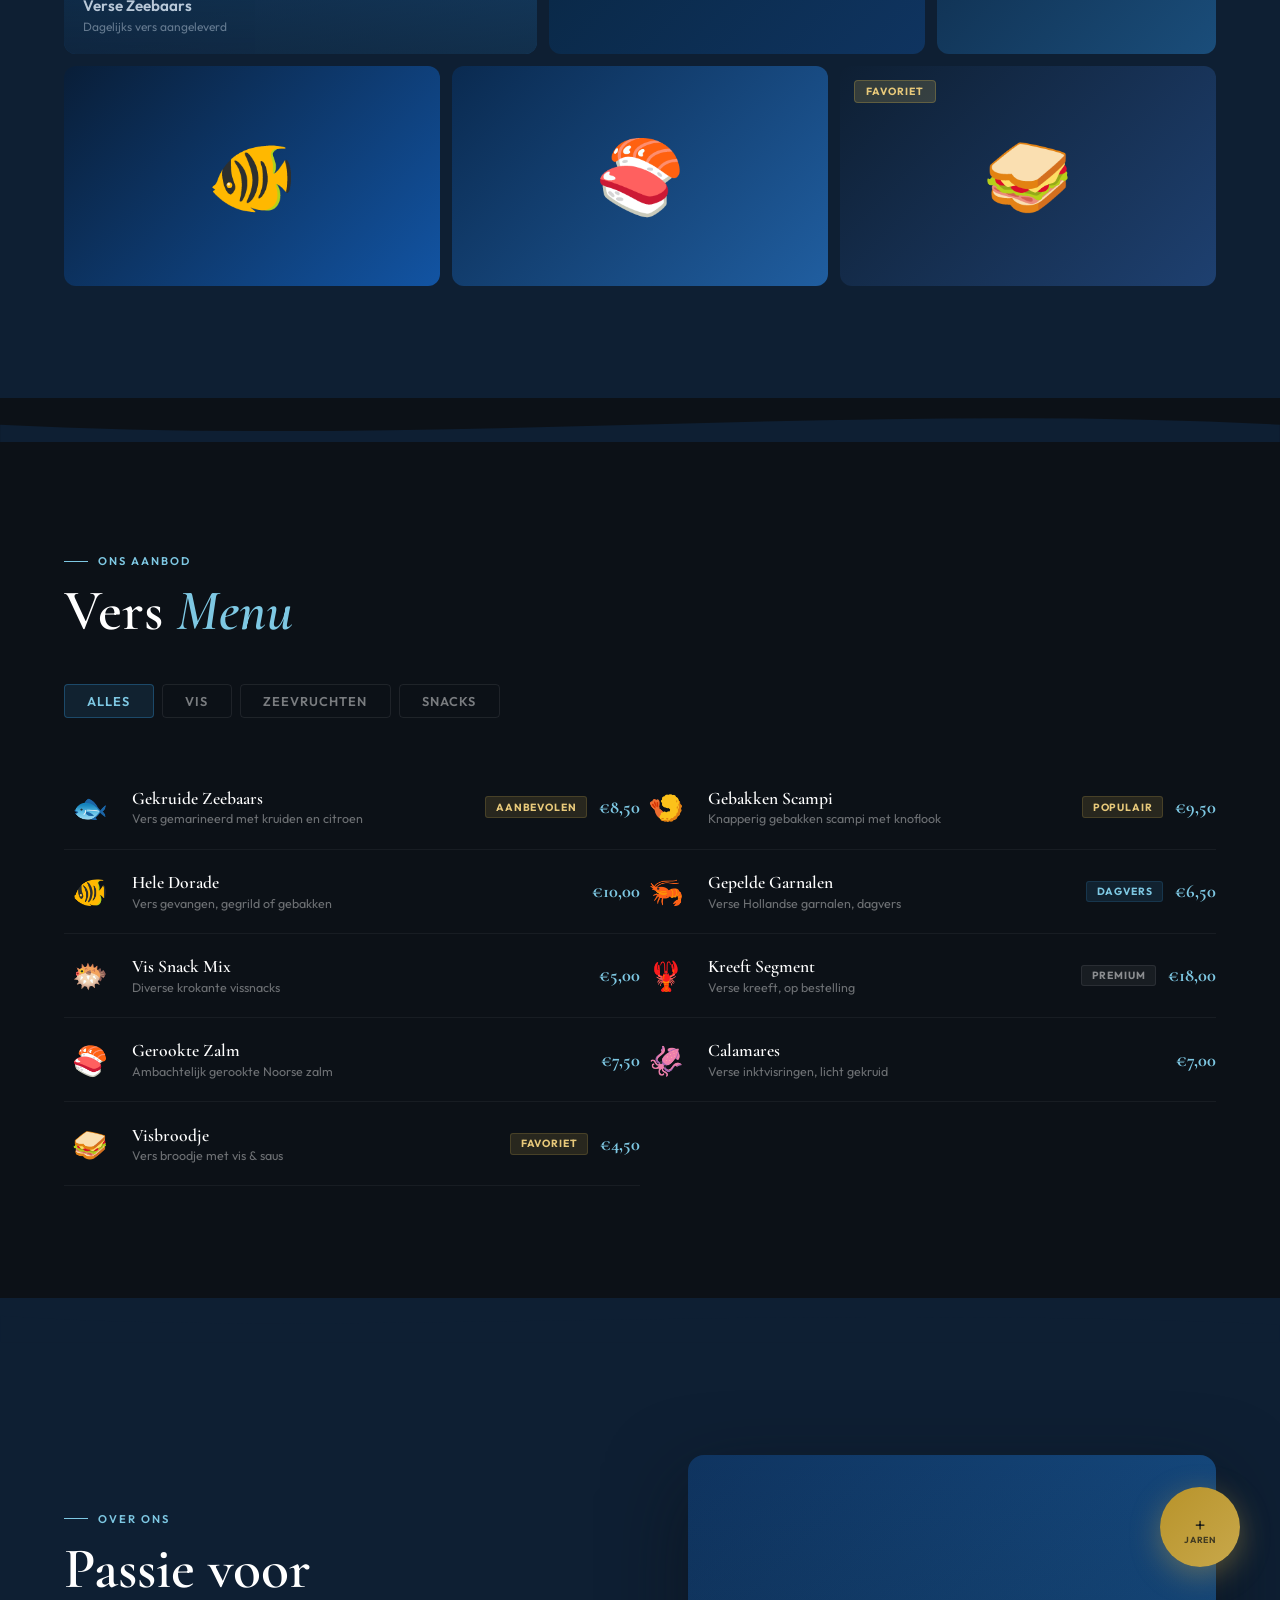
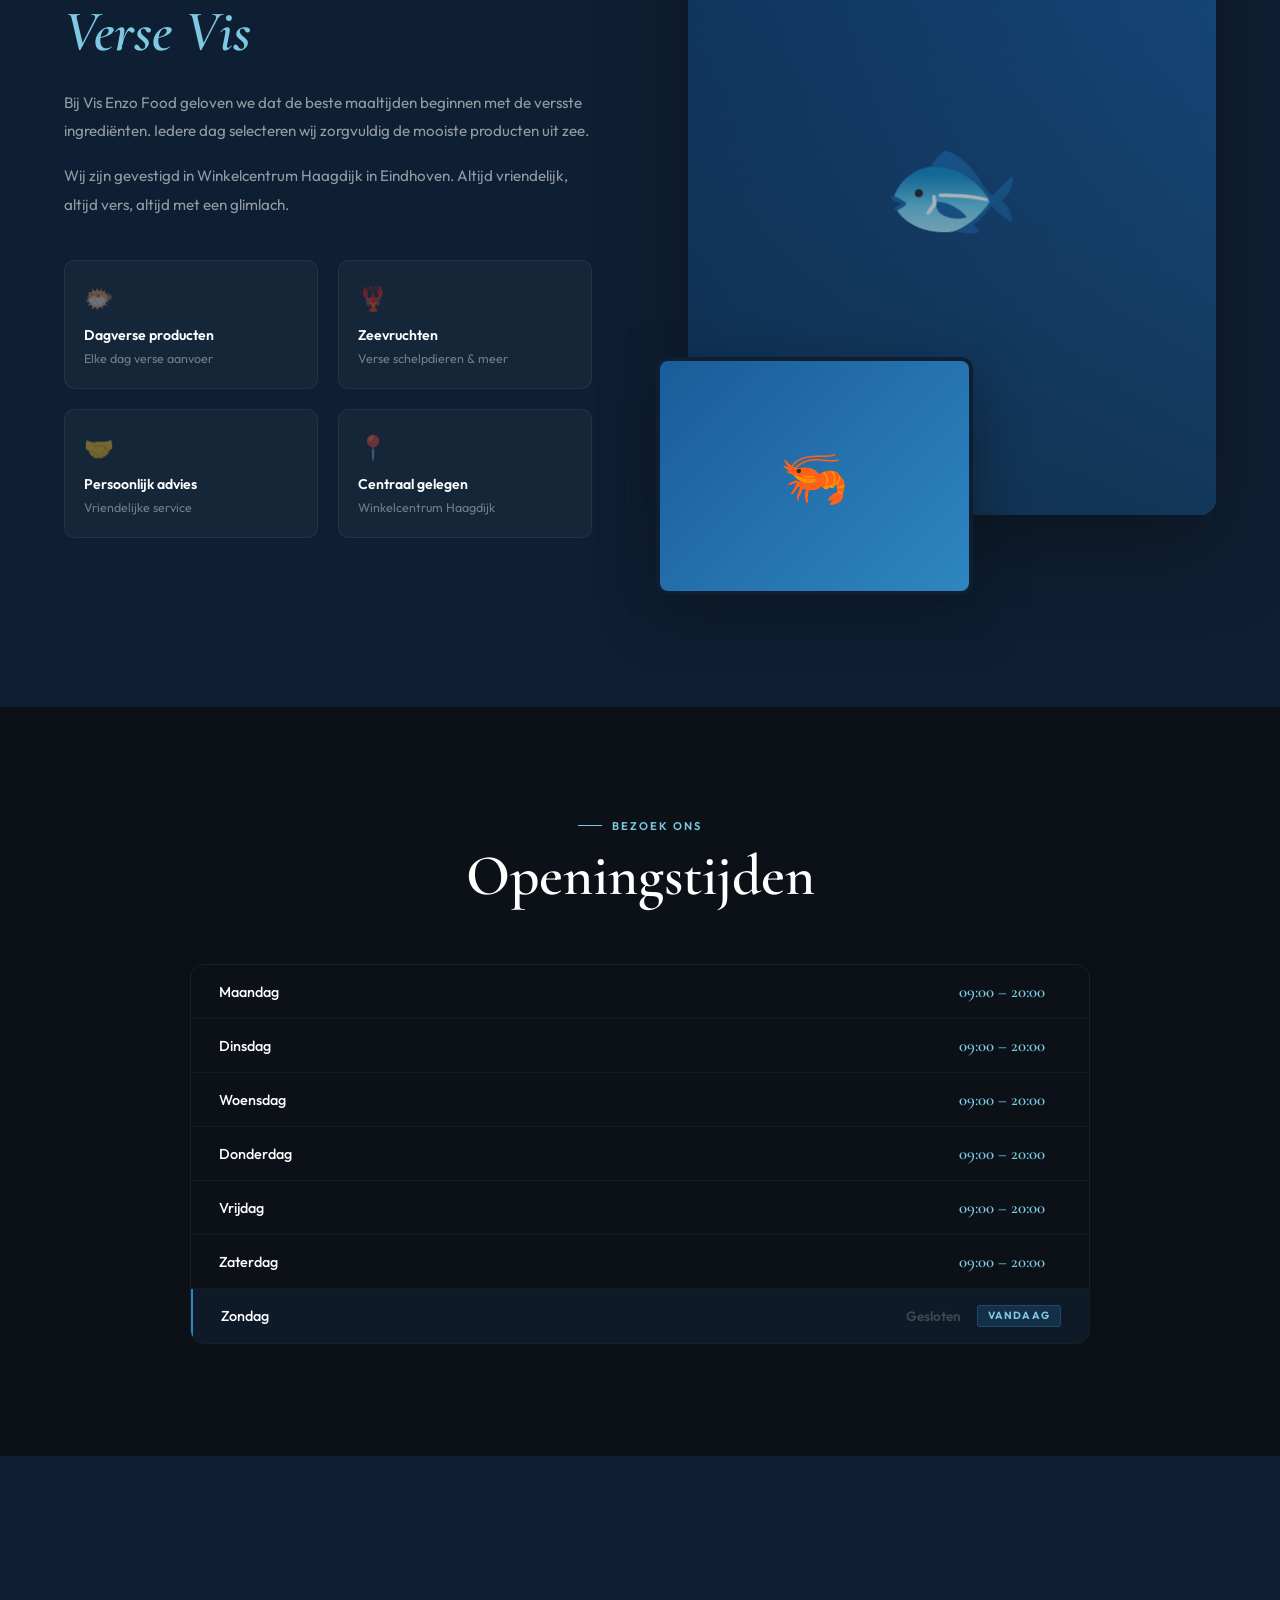
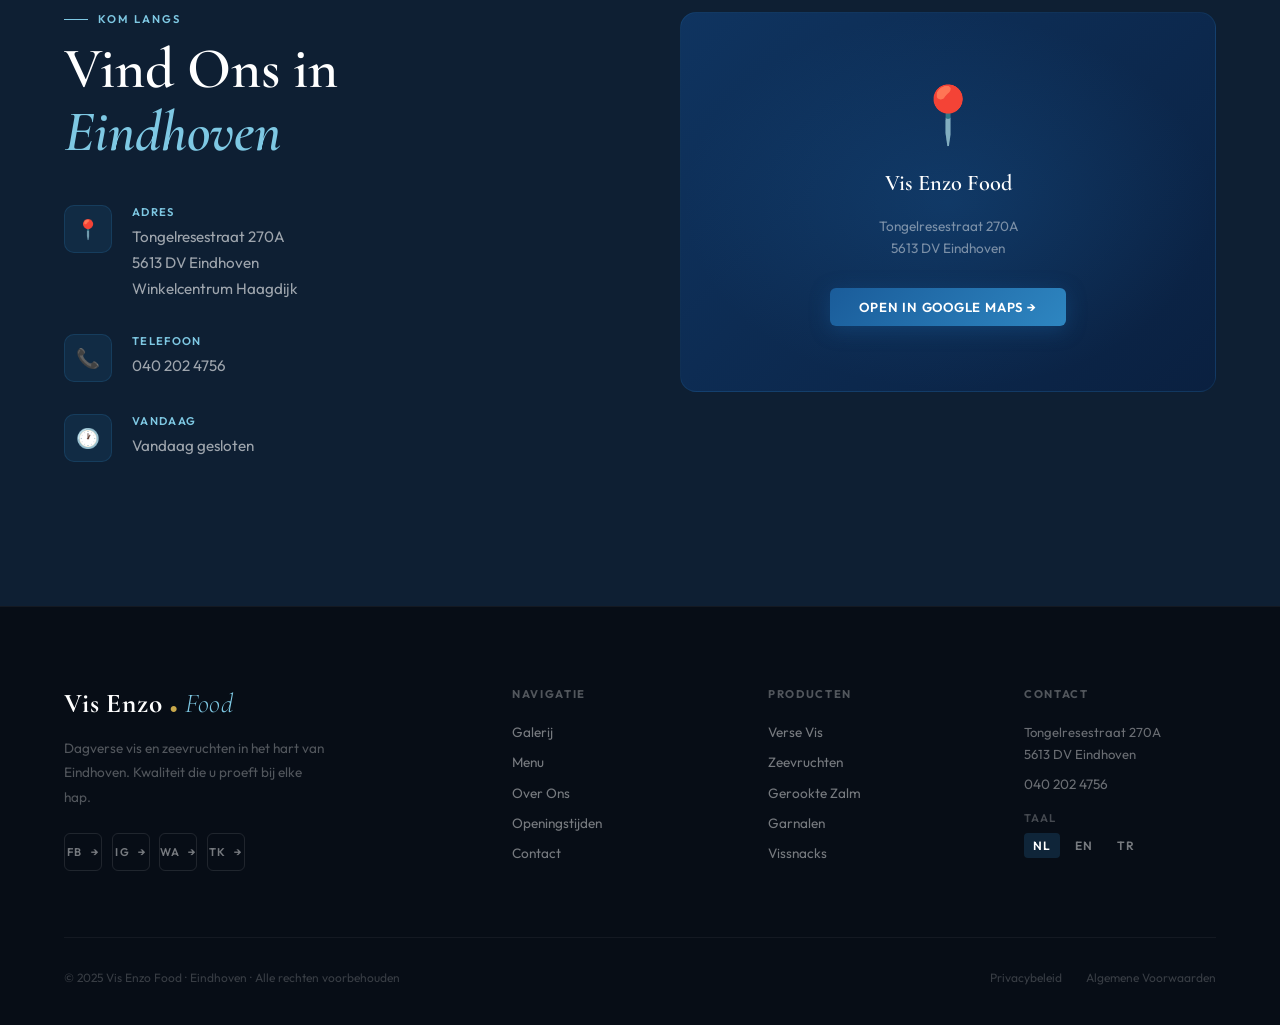
==== commit f444ecd7: "Update index.html Signed-off-by: mr-programs <m.rashid@live.nl>" ====
--- a/index.html
+++ b/index.html
@@ -3,268 +3,1439 @@
 <head>
 <meta charset="UTF-8">
 <meta name="viewport" content="width=device-width, initial-scale=1.0">
-<title>praktijk belevingswereld — Home</title>
-<link href="https://fonts.googleapis.com/css2?family=Cormorant+Garamond:ital,wght@0,300;0,400;0,500;1,300;1,400&family=Inter:wght@300;400;500&display=swap" rel="stylesheet">
-<link rel="stylesheet" href="css/style.css">
+<title>Vis Enzo Food — Vers uit Zee · Eindhoven</title>
+<link href="https://fonts.googleapis.com/css2?family=Cormorant+Garamond:ital,wght@0,300;0,400;0,600;0,700;1,300;1,400&family=Outfit:wght@300;400;500;600&display=swap" rel="stylesheet">
+<style>
+:root {
+  --ink: #0c1117;
+  --deep: #0e1f33;
+  --ocean: #0f3460;
+  --tide: #1a5c9a;
+  --wave: #2e86c1;
+  --foam: #7ec8e3;
+  --mist: #d4eaf7;
+  --parchment: #f9f6f0;
+  --gold: #c8a84b;
+  --gold-light: #e8c97a;
+  --white: #ffffff;
+  --nav-h: 76px;
+}
+
+*, *::before, *::after { box-sizing: border-box; margin: 0; padding: 0; }
+html { scroll-behavior: smooth; font-size: 16px; }
+
+body {
+  font-family: 'Outfit', sans-serif;
+  background: var(--ink);
+  color: var(--white);
+  overflow-x: hidden;
+}
+
+/* ══════════════════════════════════════════
+   NAVIGATION
+══════════════════════════════════════════ */
+#nav {
+  position: fixed; top: 0; left: 0; right: 0;
+  height: var(--nav-h);
+  z-index: 1000;
+  display: flex; align-items: center; justify-content: space-between;
+  padding: 0 5%;
+  transition: background .4s, border-color .4s;
+}
+#nav.solid {
+  background: rgba(12,17,23,.96);
+  backdrop-filter: blur(20px);
+  border-bottom: 1px solid rgba(46,134,193,.15);
+}
+
+.nav-logo {
+  font-family: 'Cormorant Garamond', serif;
+  font-size: 1.55rem; font-weight: 700;
+  letter-spacing: .03em; color: var(--white);
+  text-decoration: none;
+  display: flex; align-items: baseline; gap: .35rem;
+}
+.nav-logo em {
+  font-style: italic; color: var(--foam);
+  font-weight: 300;
+}
+.nav-logo .dot { color: var(--gold); font-size: .6rem; margin: 0 .1rem; vertical-align: middle; }
+
+.nav-center {
+  display: flex; gap: 2.5rem; list-style: none;
+  align-items: center;
+}
+.nav-center a {
+  font-size: .82rem; font-weight: 500;
+  letter-spacing: .1em; text-transform: uppercase;
+  color: rgba(255,255,255,.6);
+  text-decoration: none;
+  transition: color .25s;
+  position: relative;
+}
+.nav-center a::after {
+  content: ''; position: absolute; bottom: -3px; left: 0; right: 0;
+  height: 1px; background: var(--foam);
+  transform: scaleX(0); transition: transform .3s;
+  transform-origin: left;
+}
+.nav-center a:hover { color: var(--white); }
+.nav-center a:hover::after { transform: scaleX(1); }
+
+.nav-right {
+  display: flex; align-items: center; gap: 1rem;
+}
+
+.lang-switcher {
+  display: flex; align-items: center; gap: .2rem;
+  font-size: .75rem; font-weight: 600; letter-spacing: .08em;
+}
+.lang-btn {
+  padding: .3rem .55rem; border-radius: 4px;
+  background: transparent; border: none; cursor: pointer;
+  color: rgba(255,255,255,.45); font-family: 'Outfit', sans-serif;
+  font-size: .75rem; font-weight: 600; letter-spacing: .08em;
+  text-transform: uppercase; transition: all .2s;
+}
+.lang-btn.active, .lang-btn:hover {
+  color: var(--white); background: rgba(46,134,193,.2);
+}
+.lang-sep { color: rgba(255,255,255,.2); font-size: .65rem; }
+
+.nav-cta {
+  padding: .55rem 1.4rem;
+  background: linear-gradient(135deg, var(--tide), var(--wave));
+  color: #fff; border: none; border-radius: 6px;
+  font-family: 'Outfit', sans-serif;
+  font-size: .8rem; font-weight: 600; letter-spacing: .06em; text-transform: uppercase;
+  cursor: pointer; text-decoration: none;
+  transition: all .3s;
+  box-shadow: 0 4px 20px rgba(46,134,193,.3);
+}
+.nav-cta:hover { transform: translateY(-1px); box-shadow: 0 8px 30px rgba(46,134,193,.5); }
+
+.menu-toggle {
+  display: none;
+  flex-direction: column; gap: 5px; cursor: pointer;
+  background: none; border: none; padding: .3rem;
+}
+.menu-toggle span {
+  display: block; width: 24px; height: 1.5px;
+  background: var(--white); transition: all .35s;
+}
+.menu-toggle.open span:nth-child(1) { transform: translateY(6.5px) rotate(45deg); }
+.menu-toggle.open span:nth-child(2) { opacity: 0; transform: scaleX(0); }
+.menu-toggle.open span:nth-child(3) { transform: translateY(-6.5px) rotate(-45deg); }
+
+/* ══════════════════════════════════════════
+   FULLSCREEN MENU OVERLAY
+══════════════════════════════════════════ */
+#overlay {
+  position: fixed; inset: 0; z-index: 990;
+  display: grid; grid-template-columns: 1fr 1fr;
+  opacity: 0; pointer-events: none;
+  transition: opacity .5s;
+}
+#overlay.open { opacity: 1; pointer-events: all; }
+
+.overlay-left {
+  background: var(--ink);
+  display: flex; flex-direction: column; justify-content: center;
+  padding: calc(var(--nav-h) + 3rem) 8% 4rem;
+  position: relative; overflow: hidden;
+}
+.overlay-left::after {
+  content: '';
+  position: absolute; right: 0; top: 10%; bottom: 10%;
+  width: 1px; background: linear-gradient(to bottom, transparent, rgba(46,134,193,.2), transparent);
+}
+
+.overlay-bg-text {
+  position: absolute; bottom: -3rem; left: -1rem;
+  font-family: 'Cormorant Garamond', serif;
+  font-size: 18rem; font-weight: 700;
+  color: rgba(255,255,255,.02); line-height: 1;
+  pointer-events: none; user-select: none; white-space: nowrap;
+}
+
+.overlay-nav-list { list-style: none; }
+.overlay-nav-list li {
+  overflow: hidden;
+  margin-bottom: .25rem;
+}
+.overlay-nav-list a {
+  display: flex; align-items: center; gap: 1.5rem;
+  font-family: 'Cormorant Garamond', serif;
+  font-size: clamp(2.8rem, 5vw, 4.5rem);
+  font-weight: 600; line-height: 1.2;
+  color: rgba(255,255,255,.2);
+  text-decoration: none;
+  padding: .4rem 0;
+  transition: color .4s, transform .4s;
+  transform: translateY(100%);
+}
+#overlay.open .overlay-nav-list a {
+  transform: translateY(0);
+  transition: color .4s, transform .6s cubic-bezier(0.16, 1, 0.3, 1);
+}
+#overlay.open .overlay-nav-list li:nth-child(1) a { transition-delay: .1s; }
+#overlay.open .overlay-nav-list li:nth-child(2) a { transition-delay: .15s; }
+#overlay.open .overlay-nav-list li:nth-child(3) a { transition-delay: .2s; }
+#overlay.open .overlay-nav-list li:nth-child(4) a { transition-delay: .25s; }
+#overlay.open .overlay-nav-list li:nth-child(5) a { transition-delay: .3s; }
+
+.overlay-nav-list a .nav-num {
+  font-size: .8rem; font-weight: 400; font-family: 'Outfit', sans-serif;
+  color: rgba(255,255,255,.2); letter-spacing: .1em; margin-top: .4rem;
+  transition: color .4s;
+}
+.overlay-nav-list a:hover { color: var(--white); }
+.overlay-nav-list a:hover .nav-num { color: var(--foam); }
+
+.overlay-right {
+  background: var(--deep);
+  display: flex; flex-direction: column; justify-content: space-between;
+  padding: calc(var(--nav-h) + 3rem) 7% 4rem;
+}
+
+.overlay-tagline {
+  font-family: 'Cormorant Garamond', serif;
+  font-size: 1.1rem; font-style: italic;
+  color: rgba(255,255,255,.4); line-height: 1.7;
+  max-width: 320px;
+  opacity: 0; transform: translateY(20px);
+  transition: opacity .5s .35s, transform .5s .35s;
+}
+#overlay.open .overlay-tagline { opacity: 1; transform: translateY(0); }
+
+.overlay-info {
+  opacity: 0; transform: translateY(20px);
+  transition: opacity .5s .4s, transform .5s .4s;
+}
+#overlay.open .overlay-info { opacity: 1; transform: translateY(0); }
+
+.overlay-info-block { margin-bottom: 2.5rem; }
+.overlay-info-block label {
+  display: block; font-size: .7rem; font-weight: 600;
+  letter-spacing: .14em; text-transform: uppercase;
+  color: var(--foam); margin-bottom: .6rem;
+}
+.overlay-info-block p {
+  font-size: .92rem; color: rgba(255,255,255,.55); line-height: 1.7;
+}
+.overlay-info-block a {
+  color: rgba(255,255,255,.55); text-decoration: none;
+  transition: color .25s;
+}
+.overlay-info-block a:hover { color: var(--white); }
+
+.overlay-langs {
+  display: flex; gap: .75rem; flex-wrap: wrap;
+}
+.o-lang {
+  padding: .45rem 1rem;
+  border: 1px solid rgba(255,255,255,.12);
+  border-radius: 4px; cursor: pointer; background: transparent;
+  font-family: 'Outfit', sans-serif; font-size: .8rem; font-weight: 500;
+  color: rgba(255,255,255,.45); transition: all .25s;
+}
+.o-lang.active, .o-lang:hover {
+  border-color: var(--foam); color: var(--white);
+  background: rgba(126,200,227,.08);
+}
+
+.overlay-social {
+  display: flex; gap: 1rem;
+}
+.s-link {
+  width: 38px; height: 38px; border: 1px solid rgba(255,255,255,.1);
+  border-radius: 6px; display: flex; align-items: center; justify-content: center;
+  text-decoration: none; color: rgba(255,255,255,.4);
+  font-size: .78rem; font-weight: 600; letter-spacing: .06em;
+  transition: all .25s;
+}
+.s-link:hover { border-color: var(--foam); color: var(--white); background: rgba(126,200,227,.08); }
+
+/* ══════════════════════════════════════════
+   HERO
+══════════════════════════════════════════ */
+#hero {
+  min-height: 100vh;
+  display: flex; align-items: center;
+  position: relative; overflow: hidden;
+  padding: var(--nav-h) 5% 0;
+  background: linear-gradient(170deg, var(--ink) 0%, var(--deep) 55%, #112949 100%);
+}
+
+.hero-grid {
+  display: grid; grid-template-columns: 1fr 1fr;
+  gap: 4rem; align-items: center;
+  max-width: 1240px; margin: 0 auto; width: 100%;
+  padding: 5rem 0;
+}
+
+.hero-left { position: relative; z-index: 2; }
+
+.hero-overline {
+  display: inline-flex; align-items: center; gap: .6rem;
+  font-size: .72rem; font-weight: 600; letter-spacing: .18em; text-transform: uppercase;
+  color: var(--foam);
+  margin-bottom: 1.5rem;
+}
+.hero-overline::before {
+  content: ''; width: 28px; height: 1px; background: var(--foam);
+}
+
+.hero-title {
+  font-family: 'Cormorant Garamond', serif;
+  font-size: clamp(3.5rem, 7vw, 6.5rem);
+  font-weight: 700; line-height: 1.0;
+  margin-bottom: 1.5rem;
+}
+.hero-title em {
+  font-style: italic; color: var(--foam);
+  display: block; font-weight: 300;
+}
+.hero-title strong { color: var(--gold); }
+
+.hero-desc {
+  font-size: .98rem; color: rgba(255,255,255,.55);
+  line-height: 1.85; margin-bottom: 2.5rem;
+  max-width: 420px;
+}
+
+.hero-actions {
+  display: flex; gap: 1rem; align-items: center; flex-wrap: wrap;
+}
+.btn-gold {
+  padding: .85rem 2.2rem;
+  background: linear-gradient(135deg, #b8932a, var(--gold));
+  color: var(--ink); border: none; border-radius: 6px;
+  font-family: 'Outfit', sans-serif; font-size: .85rem;
+  font-weight: 600; letter-spacing: .06em; text-transform: uppercase;
+  cursor: pointer; text-decoration: none;
+  transition: all .3s; box-shadow: 0 4px 24px rgba(200,168,75,.3);
+}
+.btn-gold:hover { transform: translateY(-2px); box-shadow: 0 8px 36px rgba(200,168,75,.5); }
+
+.btn-ghost {
+  padding: .85rem 2.2rem;
+  background: transparent;
+  color: rgba(255,255,255,.65);
+  border: 1px solid rgba(255,255,255,.15);
+  border-radius: 6px;
+  font-family: 'Outfit', sans-serif; font-size: .85rem;
+  font-weight: 500; letter-spacing: .04em;
+  cursor: pointer; text-decoration: none;
+  transition: all .3s;
+}
+.btn-ghost:hover { border-color: rgba(255,255,255,.4); color: var(--white); }
+
+.hero-awards {
+  display: flex; gap: 2.5rem; margin-top: 3.5rem; flex-wrap: wrap;
+}
+.award { text-align: left; }
+.award-num {
+  font-family: 'Cormorant Garamond', serif;
+  font-size: 2.2rem; font-weight: 700; color: var(--white);
+  line-height: 1;
+}
+.award-num sub { font-size: 1rem; vertical-align: baseline; }
+.award-label {
+  font-size: .72rem; color: rgba(255,255,255,.4);
+  letter-spacing: .1em; text-transform: uppercase; margin-top: .2rem;
+}
+.award-divider { width: 1px; background: rgba(255,255,255,.08); align-self: stretch; }
+
+.hero-right { position: relative; z-index: 2; }
+
+.hero-visual-wrap {
+  position: relative;
+  display: grid; grid-template-columns: 1fr 1fr; grid-template-rows: auto auto;
+  gap: 1rem;
+}
+
+.h-card {
+  border-radius: 16px; overflow: hidden;
+  position: relative;
+}
+.h-card:nth-child(1) { grid-column: 1 / 3; }
+
+.h-img {
+  width: 100%; aspect-ratio: 16/10;
+  object-fit: cover; display: block;
+  background: linear-gradient(135deg, #0f3460, #1a5c9a);
+  position: relative;
+}
+.h-card:nth-child(1) .h-img { aspect-ratio: 21/10; }
+
+.h-img-inner {
+  width: 100%; height: 100%;
+  display: flex; align-items: center; justify-content: center;
+  font-size: 5rem;
+  position: absolute; inset: 0;
+}
+.h-card:nth-child(2) .h-img-inner,
+.h-card:nth-child(3) .h-img-inner { font-size: 3.5rem; }
+
+.h-card-label {
+  position: absolute; bottom: 0; left: 0; right: 0;
+  padding: 1.2rem 1.2rem .9rem;
+  background: linear-gradient(to top, rgba(12,17,23,.9) 60%, transparent);
+}
+.h-card-label strong {
+  display: block; font-size: .9rem; font-weight: 600; color: var(--white);
+}
+.h-card-label span {
+  font-size: .75rem; color: rgba(255,255,255,.45); margin-top: .1rem; display: block;
+}
+
+.price-badge {
+  position: absolute; top: 1rem; right: 1rem;
+  background: rgba(12,17,23,.75);
+  backdrop-filter: blur(8px);
+  border: 1px solid rgba(200,168,75,.3);
+  color: var(--gold-light); font-size: .82rem; font-weight: 600;
+  padding: .3rem .8rem; border-radius: 50px;
+}
+
+.hero-deco {
+  position: absolute; right: -6%; top: 20%;
+  width: 380px; height: 380px; border-radius: 50%;
+  background: radial-gradient(circle, rgba(26,92,154,.25) 0%, transparent 70%);
+  pointer-events: none;
+}
+.hero-deco2 {
+  position: absolute; left: -4%; bottom: 15%;
+  width: 260px; height: 260px; border-radius: 50%;
+  background: radial-gradient(circle, rgba(46,134,193,.1) 0%, transparent 70%);
+  pointer-events: none;
+}
+
+/* ══════════════════════════════════════════
+   WAVE
+══════════════════════════════════════════ */
+.wave-sep { line-height: 0; }
+.wave-sep svg { display: block; width: 100%; }
+
+/* ══════════════════════════════════════════
+   GALLERY
+══════════════════════════════════════════ */
+#gallery {
+  background: var(--deep);
+  padding: 7rem 5%;
+}
+
+.section-header {
+  display: flex; justify-content: space-between; align-items: flex-end;
+  margin-bottom: 3.5rem; max-width: 1240px; margin-left: auto; margin-right: auto;
+}
+.section-header.center { text-align: center; flex-direction: column; align-items: center; gap: 1rem; margin-bottom: 3.5rem; }
+
+.s-overline {
+  font-size: .7rem; font-weight: 600; letter-spacing: .18em; text-transform: uppercase;
+  color: var(--foam); display: flex; align-items: center; gap: .6rem; margin-bottom: .75rem;
+}
+.s-overline::before { content: ''; width: 24px; height: 1px; background: var(--foam); }
+
+.s-title {
+  font-family: 'Cormorant Garamond', serif;
+  font-size: clamp(2.2rem, 4.5vw, 3.8rem);
+  font-weight: 600; line-height: 1.1; color: var(--white);
+}
+.s-title em { font-style: italic; color: var(--foam); }
+
+.s-link {
+  font-size: .78rem; font-weight: 600; letter-spacing: .1em; text-transform: uppercase;
+  color: rgba(255,255,255,.45); text-decoration: none;
+  display: flex; align-items: center; gap: .5rem; transition: color .3s;
+  white-space: nowrap;
+}
+.s-link:hover { color: var(--foam); }
+.s-link::after { content: '→'; transition: transform .3s; }
+.s-link:hover::after { transform: translateX(4px); }
+
+/* Gallery masonry grid */
+.gallery-grid {
+  max-width: 1240px; margin: 0 auto;
+  display: grid;
+  grid-template-columns: repeat(12, 1fr);
+  grid-template-rows: repeat(3, 220px);
+  gap: 12px;
+}
+
+.g-item {
+  border-radius: 12px; overflow: hidden;
+  position: relative; cursor: pointer;
+  background: linear-gradient(135deg, var(--ocean), var(--deep));
+}
+.g-item:hover .g-overlay { opacity: 1; }
+.g-item:hover .g-img-bg { transform: scale(1.05); }
+
+.g-item:nth-child(1) { grid-column: 1/6; grid-row: 1/3; }
+.g-item:nth-child(2) { grid-column: 6/9; grid-row: 1/2; }
+.g-item:nth-child(3) { grid-column: 9/13; grid-row: 1/2; }
+.g-item:nth-child(4) { grid-column: 6/10; grid-row: 2/3; }
+.g-item:nth-child(5) { grid-column: 10/13; grid-row: 2/3; }
+.g-item:nth-child(6) { grid-column: 1/5; grid-row: 3/4; }
+.g-item:nth-child(7) { grid-column: 5/9; grid-row: 3/4; }
+.g-item:nth-child(8) { grid-column: 9/13; grid-row: 3/4; }
+
+.g-img-bg {
+  position: absolute; inset: 0;
+  display: flex; align-items: center; justify-content: center;
+  font-size: 4.5rem; transition: transform .5s ease;
+}
+.g-item:nth-child(1) .g-img-bg { font-size: 6rem; }
+
+.g-overlay {
+  position: absolute; inset: 0;
+  background: linear-gradient(to top, rgba(12,17,23,.85) 0%, rgba(12,17,23,.2) 60%, transparent 100%);
+  opacity: 0; transition: opacity .4s;
+  display: flex; align-items: flex-end;
+  padding: 1.2rem;
+}
+.g-item:nth-child(1) .g-overlay { opacity: .7; }
+.g-item:nth-child(1) .g-overlay { align-items: flex-end; }
+
+.g-caption strong {
+  display: block; font-size: .95rem; font-weight: 600; color: var(--white);
+}
+.g-caption span {
+  font-size: .75rem; color: rgba(255,255,255,.5);
+}
+.g-tag {
+  position: absolute; top: .9rem; left: .9rem;
+  font-size: .65rem; font-weight: 700; letter-spacing: .1em; text-transform: uppercase;
+  background: rgba(200,168,75,.2); color: var(--gold-light);
+  border: 1px solid rgba(200,168,75,.3);
+  padding: .25rem .65rem; border-radius: 4px;
+}
+
+/* color variants for gallery backgrounds */
+.g-v1 { background: linear-gradient(135deg, #0f3460, #1a5c9a); }
+.g-v2 { background: linear-gradient(135deg, #0c2a4a, #0e4d8a); }
+.g-v3 { background: linear-gradient(135deg, #1a3a5c, #2e6a9e); }
+.g-v4 { background: linear-gradient(135deg, #082540, #0f3460); }
+.g-v5 { background: linear-gradient(135deg, #0d2845, #1a4d7a); }
+.g-v6 { background: linear-gradient(135deg, #091e38, #1254a3); }
+.g-v7 { background: linear-gradient(135deg, #0a2a50, #205ea0); }
+.g-v8 { background: linear-gradient(135deg, #0e1f33, #1e4070); }
+
+/* ══════════════════════════════════════════
+   MENU SECTION
+══════════════════════════════════════════ */
+#menu {
+  background: var(--ink);
+  padding: 7rem 5%;
+}
+
+.menu-wrap { max-width: 1240px; margin: 0 auto; }
+
+.menu-tabs-bar {
+  display: flex; gap: .5rem; flex-wrap: wrap;
+  margin-bottom: 3rem;
+}
+.m-tab {
+  padding: .5rem 1.4rem; border-radius: 4px;
+  background: transparent;
+  border: 1px solid rgba(255,255,255,.08);
+  color: rgba(255,255,255,.45);
+  font-family: 'Outfit', sans-serif; font-size: .8rem;
+  font-weight: 600; letter-spacing: .08em; text-transform: uppercase;
+  cursor: pointer; transition: all .3s;
+}
+.m-tab.active, .m-tab:hover {
+  background: rgba(46,134,193,.15);
+  border-color: rgba(46,134,193,.4);
+  color: var(--foam);
+}
+
+.menu-list {
+  display: grid; grid-template-columns: 1fr 1fr; gap: 0;
+}
+.menu-row {
+  display: flex; justify-content: space-between; align-items: center;
+  padding: 1.4rem 0;
+  border-bottom: 1px solid rgba(255,255,255,.05);
+  gap: 1.5rem;
+  transition: background .25s;
+  cursor: default;
+}
+.menu-row:hover { background: rgba(46,134,193,.04); }
+
+.menu-row-left { display: flex; align-items: center; gap: 1rem; }
+.menu-icon { font-size: 1.8rem; width: 52px; text-align: center; flex-shrink: 0; }
+.menu-row-info {}
+.menu-row-name {
+  font-family: 'Cormorant Garamond', serif;
+  font-size: 1.1rem; font-weight: 600; color: var(--white);
+}
+.menu-row-desc { font-size: .78rem; color: rgba(255,255,255,.4); margin-top: .15rem; }
+
+.menu-row-right { display: flex; align-items: center; gap: .75rem; flex-shrink: 0; }
+.menu-price {
+  font-family: 'Cormorant Garamond', serif;
+  font-size: 1.15rem; font-weight: 700; color: var(--foam);
+}
+.m-badge {
+  font-size: .65rem; font-weight: 700; letter-spacing: .08em; text-transform: uppercase;
+  padding: .2rem .6rem; border-radius: 3px;
+}
+.m-badge.pop { background: rgba(200,168,75,.15); color: var(--gold-light); border: 1px solid rgba(200,168,75,.2); }
+.m-badge.vers { background: rgba(46,134,193,.15); color: var(--foam); border: 1px solid rgba(46,134,193,.2); }
+.m-badge.prem { background: rgba(255,255,255,.05); color: rgba(255,255,255,.5); border: 1px solid rgba(255,255,255,.08); }
+
+.menu-col-divider { grid-column: 1; border-right: 1px solid rgba(255,255,255,.04); }
+
+/* ══════════════════════════════════════════
+   ABOUT
+══════════════════════════════════════════ */
+#over {
+  background: var(--deep);
+  padding: 7rem 5%;
+}
+
+.about-wrap {
+  display: grid; grid-template-columns: 1fr 1fr;
+  gap: 6rem; align-items: center;
+  max-width: 1240px; margin: 0 auto;
+}
+
+.about-left {}
+.about-left .s-overline { margin-bottom: .75rem; }
+.about-left .s-title { margin-bottom: 1.5rem; }
+.about-left p {
+  font-size: .95rem; color: rgba(255,255,255,.55);
+  line-height: 1.9; margin-bottom: 1rem;
+}
+
+.features-grid {
+  display: grid; grid-template-columns: 1fr 1fr;
+  gap: 1.25rem; margin-top: 2.5rem;
+}
+.feat-item {
+  padding: 1.2rem;
+  background: rgba(255,255,255,.03);
+  border: 1px solid rgba(255,255,255,.06);
+  border-radius: 10px;
+  transition: border-color .3s;
+}
+.feat-item:hover { border-color: rgba(46,134,193,.25); }
+.feat-item .fi {
+  font-size: 1.5rem; margin-bottom: .6rem; display: block;
+}
+.feat-item strong {
+  display: block; font-size: .88rem; font-weight: 600; color: var(--white); margin-bottom: .2rem;
+}
+.feat-item span { font-size: .78rem; color: rgba(255,255,255,.4); line-height: 1.5; }
+
+.about-right {
+  position: relative;
+}
+
+.about-img-stack {
+  position: relative; padding-bottom: 5rem;
+}
+
+.a-img-main {
+  border-radius: 16px; overflow: hidden;
+  background: linear-gradient(135deg, var(--ocean), var(--tide));
+  aspect-ratio: 4/5;
+  display: flex; align-items: center; justify-content: center;
+  font-size: 7rem; position: relative;
+  box-shadow: 0 30px 80px rgba(12,17,23,.6);
+}
+.a-img-float {
+  position: absolute; bottom: 0; left: -2rem;
+  width: 60%; border-radius: 12px; overflow: hidden;
+  background: linear-gradient(135deg, var(--tide), var(--wave));
+  aspect-ratio: 4/3;
+  display: flex; align-items: center; justify-content: center;
+  font-size: 3.5rem;
+  border: 4px solid var(--deep);
+  box-shadow: 0 20px 50px rgba(12,17,23,.5);
+}
+
+.badge-years {
+  position: absolute; top: 2rem; right: -1.5rem;
+  width: 80px; height: 80px; border-radius: 50%;
+  background: linear-gradient(135deg, #b8932a, var(--gold));
+  display: flex; align-items: center; justify-content: center;
+  flex-direction: column;
+  box-shadow: 0 8px 30px rgba(200,168,75,.4);
+}
+.badge-years strong { font-family: 'Cormorant Garamond', serif; font-size: 1.6rem; font-weight: 700; color: var(--ink); line-height: 1; }
+.badge-years span { font-size: .55rem; font-weight: 700; text-transform: uppercase; letter-spacing: .1em; color: var(--ink); opacity: .7; }
+
+/* ══════════════════════════════════════════
+   OPENING HOURS
+══════════════════════════════════════════ */
+#tijden {
+  background: var(--ink);
+  padding: 7rem 5%;
+}
+
+.tijden-wrap {
+  max-width: 900px; margin: 0 auto;
+}
+.tijden-header { text-align: center; margin-bottom: 3.5rem; }
+
+.hours-table {
+  border: 1px solid rgba(255,255,255,.06);
+  border-radius: 14px; overflow: hidden;
+}
+.hours-row {
+  display: grid; grid-template-columns: 1fr auto auto;
+  align-items: center;
+  padding: 1rem 1.75rem;
+  border-bottom: 1px solid rgba(255,255,255,.04);
+  transition: background .25s;
+  gap: 1rem;
+}
+.hours-row:last-child { border-bottom: none; }
+.hours-row:hover { background: rgba(46,134,193,.04); }
+.hours-row.today-row {
+  background: rgba(26,92,154,.12);
+  border-left: 2px solid var(--wave);
+}
+.h-day { font-size: .9rem; font-weight: 500; color: var(--white); }
+.h-time { font-family: 'Cormorant Garamond', serif; font-size: 1.05rem; color: var(--foam); font-weight: 600; }
+.h-time.closed { color: rgba(255,255,255,.2); font-family: 'Outfit', sans-serif; font-size: .85rem; }
+.h-tag {
+  font-size: .65rem; font-weight: 700; letter-spacing: .1em; text-transform: uppercase;
+  background: rgba(46,134,193,.2); color: var(--foam);
+  border: 1px solid rgba(46,134,193,.3);
+  padding: .2rem .65rem; border-radius: 3px;
+}
+
+/* ══════════════════════════════════════════
+   CONTACT
+══════════════════════════════════════════ */
+#contact {
+  background: var(--deep);
+  padding: 7rem 5%;
+}
+
+.contact-wrap {
+  display: grid; grid-template-columns: 1fr 1fr;
+  gap: 5rem; max-width: 1240px; margin: 0 auto;
+  align-items: start;
+}
+
+.contact-left .s-overline { margin-bottom: .75rem; }
+.contact-left .s-title { margin-bottom: 2.5rem; }
+
+.c-item {
+  display: flex; gap: 1.25rem; align-items: flex-start;
+  margin-bottom: 2rem;
+}
+.c-icon {
+  width: 48px; height: 48px; flex-shrink: 0;
+  background: rgba(46,134,193,.12);
+  border: 1px solid rgba(46,134,193,.2);
+  border-radius: 10px; display: flex; align-items: center; justify-content: center;
+  font-size: 1.2rem;
+}
+.c-text label {
+  display: block; font-size: .7rem; font-weight: 600;
+  letter-spacing: .12em; text-transform: uppercase;
+  color: var(--foam); margin-bottom: .35rem;
+}
+.c-text p, .c-text a {
+  font-size: .95rem; color: rgba(255,255,255,.6);
+  line-height: 1.7; text-decoration: none;
+}
+.c-text a:hover { color: var(--white); }
+
+.map-placeholder {
+  background: linear-gradient(135deg, var(--ocean), #0a2040);
+  border: 1px solid rgba(46,134,193,.15);
+  border-radius: 16px; overflow: hidden;
+  position: relative; height: 380px;
+  display: flex; align-items: center; justify-content: center;
+  flex-direction: column; gap: 1.25rem; text-align: center; padding: 2.5rem;
+}
+
+.map-placeholder::before {
+  content: '';
+  position: absolute; inset: 0;
+  background: radial-gradient(ellipse at center, rgba(26,92,154,.3) 0%, transparent 70%);
+}
+
+.map-placeholder > * { position: relative; z-index: 1; }
+
+.map-pin-lg { font-size: 3.5rem; animation: pinBounce 2.5s ease-in-out infinite; }
+@keyframes pinBounce {
+  0%,100% { transform: translateY(0); }
+  50% { transform: translateY(-10px); }
+}
+.map-placeholder h3 {
+  font-family: 'Cormorant Garamond', serif;
+  font-size: 1.4rem; font-weight: 600;
+}
+.map-placeholder p { font-size: .85rem; color: rgba(255,255,255,.45); line-height: 1.6; }
+.map-open-btn {
+  display: inline-flex; align-items: center; gap: .5rem;
+  padding: .7rem 1.8rem; border-radius: 6px;
+  background: linear-gradient(135deg, var(--tide), var(--wave));
+  color: #fff; text-decoration: none; font-size: .82rem;
+  font-weight: 600; letter-spacing: .06em; text-transform: uppercase;
+  transition: all .3s; box-shadow: 0 4px 20px rgba(26,92,154,.4);
+  margin-top: .5rem;
+}
+.map-open-btn:hover { transform: translateY(-2px); box-shadow: 0 8px 30px rgba(26,92,154,.6); }
+
+/* ══════════════════════════════════════════
+   FOOTER
+══════════════════════════════════════════ */
+footer {
+  background: #070d16;
+  border-top: 1px solid rgba(255,255,255,.05);
+  padding: 5rem 5% 2.5rem;
+}
+
+.footer-top {
+  display: grid; grid-template-columns: 2fr 1fr 1fr 1fr;
+  gap: 4rem; max-width: 1240px; margin: 0 auto;
+  padding-bottom: 4rem;
+  border-bottom: 1px solid rgba(255,255,255,.05);
+}
+
+.footer-brand .nav-logo { font-size: 1.7rem; margin-bottom: 1rem; display: inline-flex; }
+.footer-brand p {
+  font-size: .85rem; color: rgba(255,255,255,.3);
+  line-height: 1.8; max-width: 260px; margin-bottom: 1.5rem;
+}
+
+.footer-social { display: flex; gap: .6rem; }
+.footer-social .s-link { font-size: .7rem; }
+
+.footer-col {}
+.footer-col h4 {
+  font-size: .7rem; font-weight: 700; letter-spacing: .15em; text-transform: uppercase;
+  color: rgba(255,255,255,.3); margin-bottom: 1.25rem;
+}
+.footer-col ul { list-style: none; }
+.footer-col li { margin-bottom: .65rem; }
+.footer-col a {
+  font-size: .85rem; color: rgba(255,255,255,.45);
+  text-decoration: none; transition: color .25s;
+}
+.footer-col a:hover { color: var(--white); }
+.footer-col .f-contact-item {
+  font-size: .82rem; color: rgba(255,255,255,.4); line-height: 1.7;
+  margin-bottom: .5rem;
+}
+.footer-col .f-contact-item a {
+  color: rgba(255,255,255,.4); text-decoration: none; transition: color .25s;
+}
+.footer-col .f-contact-item a:hover { color: var(--white); }
+
+.footer-bottom {
+  display: flex; justify-content: space-between; align-items: center;
+  max-width: 1240px; margin: 2rem auto 0;
+  flex-wrap: wrap; gap: 1rem;
+}
+.footer-bottom p {
+  font-size: .75rem; color: rgba(255,255,255,.2);
+}
+.footer-bottom-links {
+  display: flex; gap: 1.5rem;
+}
+.footer-bottom-links a {
+  font-size: .75rem; color: rgba(255,255,255,.2);
+  text-decoration: none; transition: color .25s;
+}
+.footer-bottom-links a:hover { color: rgba(255,255,255,.5); }
+
+/* ══════════════════════════════════════════
+   SCROLL REVEAL
+══════════════════════════════════════════ */
+.sr { opacity: 0; transform: translateY(32px); transition: opacity .8s ease, transform .8s ease; }
+.sr.visible { opacity: 1; transform: translateY(0); }
+.sr-delay-1 { transition-delay: .1s !important; }
+.sr-delay-2 { transition-delay: .2s !important; }
+.sr-delay-3 { transition-delay: .3s !important; }
+
+/* ══════════════════════════════════════════
+   BACK TO TOP
+══════════════════════════════════════════ */
+#btt {
+  position: fixed; bottom: 2rem; right: 2rem; z-index: 500;
+  width: 44px; height: 44px; border-radius: 8px;
+  background: rgba(26,92,154,.9);
+  border: 1px solid rgba(46,134,193,.3);
+  color: var(--white); cursor: pointer; font-size: 1rem;
+  display: flex; align-items: center; justify-content: center;
+  opacity: 0; transform: translateY(10px);
+  transition: all .3s;
+  backdrop-filter: blur(8px);
+}
+#btt.show { opacity: 1; transform: translateY(0); }
+#btt:hover { background: var(--wave); }
+
+/* ══════════════════════════════════════════
+   RESPONSIVE
+══════════════════════════════════════════ */
+@media (max-width: 1080px) {
+  .gallery-grid {
+    grid-template-columns: repeat(2, 1fr);
+    grid-template-rows: auto;
+  }
+  .g-item:nth-child(1) { grid-column: 1/3; grid-row: auto; }
+  .g-item:nth-child(n) { grid-column: auto; grid-row: auto; }
+  .footer-top { grid-template-columns: 1fr 1fr; }
+}
+
+@media (max-width: 860px) {
+  .hero-grid, .about-wrap, .contact-wrap { grid-template-columns: 1fr; }
+  .hero-right { display: none; }
+  .menu-list { grid-template-columns: 1fr; }
+  .overlay-right { display: none; }
+  #overlay { grid-template-columns: 1fr; }
+  .nav-center { display: none; }
+  .menu-toggle { display: flex; }
+  .nav-cta { display: none; }
+  .lang-switcher { display: none; }
+  .gallery-grid {
+    display: flex; flex-direction: column;
+  }
+  .g-item { height: 200px; }
+  .footer-top { grid-template-columns: 1fr; gap: 2.5rem; }
+}
+</style>
 </head>
 <body>
 
-    <div id="preloader">
-  <div class="bg-c bg-c1"></div>
-  <div class="bg-c bg-c2"></div>
-  <div class="bg-c bg-c3"></div>
-
-  <div class="ripple-wrap">
-    <div class="rpl"></div>
-    <div class="rpl"></div>
-    <div class="rpl"></div>
-    <div class="rpl"></div>
-    <div class="orb">
-      <img src="img/transparantlogo.png" alt=""
-           onerror="this.style.display='none';this.nextElementSibling.style.display='block'">
-      <div class="orb-fallback"></div>
-    </div>
+<!-- ═══ NAVIGATION ═══ -->
+<nav id="nav">
+  <a href="#hero" class="nav-logo">Vis Enzo<span class="dot">●</span><em>Food</em></a>
+  <ul class="nav-center">
+    <li><a href="#gallery">Galerij</a></li>
+    <li><a href="#menu">Menu</a></li>
+    <li><a href="#over">Over Ons</a></li>
+    <li><a href="#tijden">Tijden</a></li>
+    <li><a href="#contact">Contact</a></li>
+  </ul>
+  <div class="nav-right">
+    <div class="lang-switcher" id="langNav">
+      <button class="lang-btn active" data-lang="nl" onclick="setLang('nl',this)">NL</button>
+      <span class="lang-sep">|</span>
+      <button class="lang-btn" data-lang="en" onclick="setLang('en',this)">EN</button>
+      <span class="lang-sep">|</span>
+      <button class="lang-btn" data-lang="tr" onclick="setLang('tr',this)">TR</button>
+    </div>
+    <a href="#contact" class="nav-cta">Kom Langs</a>
+    <button class="menu-toggle" id="mToggle" onclick="toggleOverlay()">
+      <span></span><span></span><span></span>
+    </button>
   </div>
-
-  <div class="pl-name"><img src="img/logoimg.png" alt="praktijk belevingswereld"></div>
-  <div class="pl-name"><img src="img/logowrd.png" alt="praktijk belevingswereld"></div>
-
-  <div class="breath-guide">
-    <div class="breath-lbl" id="bl">adem rustig in</div>
-    <div class="bar-track">
-      <div class="bar-fill" id="bf"></div>
-    </div>
+</nav>
+
+<!-- ═══ FULLSCREEN OVERLAY ═══ -->
+<div id="overlay">
+  <div class="overlay-left">
+    <div class="overlay-bg-text">VERS</div>
+    <nav>
+      <ul class="overlay-nav-list">
+        <li><a href="#gallery" onclick="closeOverlay()"><span class="nav-num">01</span> Galerij</a></li>
+        <li><a href="#menu" onclick="closeOverlay()"><span class="nav-num">02</span> Menu</a></li>
+        <li><a href="#over" onclick="closeOverlay()"><span class="nav-num">03</span> Over Ons</a></li>
+        <li><a href="#tijden" onclick="closeOverlay()"><span class="nav-num">04</span> Tijden</a></li>
+        <li><a href="#contact" onclick="closeOverlay()"><span class="nav-num">05</span> Contact</a></li>
+      </ul>
+    </nav>
   </div>
-
-  <div class="pl-divider"></div>
-  <p class="pl-quote">"Rust begint van binnenuit — welkom."</p>
-
-  <div class="pl-dots">
-    <div class="dot"></div>
-    <div class="dot"></div>
-    <div class="dot"></div>
+  <div class="overlay-right">
+    <p class="overlay-tagline">"Iedere dag brengen wij het beste uit zee naar uw bord — vers, eerlijk en met passie bereid."</p>
+    <div class="overlay-info">
+      <div class="overlay-info-block">
+        <label>Adres</label>
+        <p>Tongelresestraat 270A<br>5613 DV Eindhoven<br>Winkelcentrum Haagdijk</p>
+      </div>
+      <div class="overlay-info-block">
+        <label>Contact</label>
+        <p><a href="tel:0402024756">040 202 4756</a></p>
+      </div>
+      <div class="overlay-info-block">
+        <label>Taal / Language</label>
+        <div class="overlay-langs" id="langOverlay">
+          <button class="o-lang active" data-lang="nl" onclick="setLang('nl',this)">Nederlands</button>
+          <button class="o-lang" data-lang="en" onclick="setLang('en',this)">English</button>
+          <button class="o-lang" data-lang="tr" onclick="setLang('tr',this)">Türkçe</button>
+        </div>
+      </div>
+      <div class="overlay-social">
+        <a class="s-link" href="#">FB</a>
+        <a class="s-link" href="#">IG</a>
+        <a class="s-link" href="#">WA</a>
+      </div>
+    </div>
   </div>
-
-  <div class="pl-progress" id="pb"></div>
 </div>
-    
-<div class="progress-bar" id="progressBar"></div>
-
-<header class="header">
-    <div class="nav-container">
-        <a href="index.php" class="logo">
-            <div class="logo-circle"><img src="img/logowrd.png" alt="praktijk belevingswereld"></div>
-        </a>
-
-        <nav class="nav-right">
-            <a href="contact.php">Contact</a>
-            <a href="index.php">Home</a>
-            <a href="therapie.php">Therapie</a>
-            <div class="lang-dropdown">
-                <button class="lang-btn-header">NL ▼</button>
-                <div class="lang-menu">
-                    <button class="lang-option active" data-lang="nl">NL <span class="lang-flag"><img src="https://flagcdn.com/nl.svg" width="30" alt="NL"></span></button>
-                    <button class="lang-option" data-lang="en">EN <span class="lang-flag"><img src="https://flagcdn.com/gb.svg" width="30" alt="EN"></span></button>
-                    <button class="lang-option" data-lang="ar">AR <span class="lang-flag"><img src="https://flagcdn.com/iq.svg" width="30" alt="SA"></span></button>
-                </div>
-            </div>
-        </nav>
-        <div class="menu-toggle"><div class="menu-circle"><span>Menu</span></div></div>
-    </div>
-</header>
-
-<div class="fullscreen-menu">
-    <div class="menu-top">
-        <div class="menu-logo"><img src="img/logoimg.png" alt="praktijk belevingswereld"></div>
-        <div class="menu-close">✕</div>
-    </div>
-    <div class="menu-links">
-        <a href="index.php">Home</a>
-        <a href="therapie.php">Therapie</a>
-        <a href="contact.php">Contact</a>
-    </div>
-    <div class="menu-bottom">
-        <button class="lang-btn active"><span>NL</span><img src="https://flagcdn.com/nl.svg" width="30" alt="NL"></button>
-        <button class="lang-btn"><span>EN</span><img src="https://flagcdn.com/gb.svg" width="30" alt="EN"></button>
-        <button class="lang-btn"><span>AR</span><img src="https://flagcdn.com/iq.svg" width="30" alt="SA"></button>
-    </div>
+
+<!-- ═══ HERO ═══ -->
+<section id="hero">
+  <div class="hero-deco"></div>
+  <div class="hero-deco2"></div>
+  <div class="hero-grid">
+    <div class="hero-left">
+      <div class="hero-overline" data-i18n="hero.overline">Vers uit de Zee · Eindhoven</div>
+      <h1 class="hero-title">
+        Vis Enzo<br>
+        <em data-i18n="hero.subtitle">Food</em>
+      </h1>
+      <p class="hero-desc" data-i18n="hero.desc">De lekkerste verse vis, zeevruchten en meer — dagvers bij u in Winkelcentrum Haagdijk, Eindhoven.</p>
+      <div class="hero-actions">
+        <a href="#menu" class="btn-gold" data-i18n="hero.cta1">Bekijk Menu</a>
+        <a href="#contact" class="btn-ghost" data-i18n="hero.cta2">Vind Ons</a>
+      </div>
+      <div class="hero-awards">
+        <div class="award">
+          <div class="award-num">20<sub>+</sub></div>
+          <div class="award-label" data-i18n="stat.products">Producten</div>
+        </div>
+        <div class="award-divider"></div>
+        <div class="award">
+          <div class="award-num">6</div>
+          <div class="award-label" data-i18n="stat.days">Dagen/week open</div>
+        </div>
+        <div class="award-divider"></div>
+        <div class="award">
+          <div class="award-num">100<sub>%</sub></div>
+          <div class="award-label" data-i18n="stat.fresh">Dagvers</div>
+        </div>
+      </div>
+    </div>
+    <div class="hero-right">
+      <div class="hero-visual-wrap">
+        <div class="h-card g-v1">
+          <div class="h-img g-v1"><div class="h-img-inner">🐟</div></div>
+          <div class="h-card-label"><strong>Verse Zeebaars</strong><span>Dagelijks vers</span></div>
+          <span class="price-badge">€8,50</span>
+        </div>
+        <div class="h-card g-v2">
+          <div class="h-img g-v2"><div class="h-img-inner">🦐</div></div>
+          <div class="h-card-label"><strong>Hollandse Garnalen</strong><span>Dagvers</span></div>
+          <span class="price-badge">€6,50</span>
+        </div>
+        <div class="h-card g-v3">
+          <div class="h-img g-v3"><div class="h-img-inner">🍣</div></div>
+          <div class="h-card-label"><strong>Gerookte Zalm</strong><span>Ambachtelijk</span></div>
+          <span class="price-badge">€7,50</span>
+        </div>
+      </div>
+    </div>
+  </div>
+</section>
+
+<div class="wave-sep" style="background:var(--deep)">
+  <svg viewBox="0 0 1440 50" xmlns="http://www.w3.org/2000/svg">
+    <path d="M0,25 C360,50 720,0 1440,25 L1440,50 L0,50 Z" fill="#0c1117"/>
+  </svg>
 </div>
 
-<!-- HERO with multiple floating circles -->
-<section class="hero">
-    <div class="hero-circle hero-circle-1"></div>
-    <div class="hero-circle hero-circle-2"></div>
-    <div class="hero-circle hero-circle-3"></div>
-    <div class="hero-circle hero-circle-4"></div>
-    <h1><img src="img/logoimg.png" alt="praktijk belevingswereld"></h1>
-    <p>"When we are no longer able to change a situation, we are challenged to change ourselves."</p>
-    <p>Viktor E. Frankl, psychiater</p>
-    <div class="hero-buttons">
-    <a href="contact.php" class="btn-hero-primary">contact</a>
-    <a href="#behandelingen" class="btn-hero-secondary">aanmelden</a>
+<!-- ═══ GALLERY ═══ -->
+<section id="gallery">
+  <div class="section-header sr" style="max-width:1240px;margin:0 auto 3.5rem;">
+    <div>
+      <div class="s-overline" data-i18n="gallery.overline">Ons Aanbod</div>
+      <h2 class="s-title">Verse <em>Galerij</em></h2>
+    </div>
+    <a href="#menu" class="s-link" data-i18n="gallery.link">Bekijk menu</a>
+  </div>
+  <div class="gallery-grid sr">
+    <div class="g-item g-v1">
+      <div class="g-img-bg">🐟</div>
+      <div class="g-overlay"><div class="g-caption"><strong>Verse Zeebaars</strong><span>Dagelijks vers aangeleverd</span></div></div>
+      <span class="g-tag">Bestseller</span>
+    </div>
+    <div class="g-item g-v2">
+      <div class="g-img-bg">🦐</div>
+      <div class="g-overlay"><div class="g-caption"><strong>Hollandse Garnalen</strong><span>100% Dagvers</span></div></div>
+    </div>
+    <div class="g-item g-v3">
+      <div class="g-img-bg">🦞</div>
+      <div class="g-overlay"><div class="g-caption"><strong>Kreeft</strong><span>Op bestelling</span></div></div>
+      <span class="g-tag">Premium</span>
+    </div>
+    <div class="g-item g-v4">
+      <div class="g-img-bg">🦑</div>
+      <div class="g-overlay"><div class="g-caption"><strong>Calamares</strong><span>Vers inktvis</span></div></div>
+    </div>
+    <div class="g-item g-v5">
+      <div class="g-img-bg">🍤</div>
+      <div class="g-overlay"><div class="g-caption"><strong>Gebakken Scampi</strong><span>Krokant & lekker</span></div></div>
+    </div>
+    <div class="g-item g-v6">
+      <div class="g-img-bg">🐠</div>
+      <div class="g-overlay"><div class="g-caption"><strong>Dorade</strong><span>Heel of filet</span></div></div>
+    </div>
+    <div class="g-item g-v7">
+      <div class="g-img-bg">🍣</div>
+      <div class="g-overlay"><div class="g-caption"><strong>Gerookte Zalm</strong><span>Ambachtelijk gerookt</span></div></div>
+    </div>
+    <div class="g-item g-v8">
+      <div class="g-img-bg">🥪</div>
+      <div class="g-overlay"><div class="g-caption"><strong>Visbroodje</strong><span>Snel & vers</span></div></div>
+      <span class="g-tag">Favoriet</span>
+    </div>
+  </div>
+</section>
+
+<div class="wave-sep" style="background:var(--ink)">
+  <svg viewBox="0 0 1440 50" xmlns="http://www.w3.org/2000/svg">
+    <path d="M0,30 C480,55 960,5 1440,30 L1440,50 L0,50 Z" fill="#0e1f33"/>
+  </svg>
 </div>
+
+<!-- ═══ MENU ═══ -->
+<section id="menu">
+  <div class="menu-wrap">
+    <div class="section-header sr" style="margin-bottom:2.5rem;">
+      <div>
+        <div class="s-overline" data-i18n="menu.overline">Ons Aanbod</div>
+        <h2 class="s-title">Vers <em>Menu</em></h2>
+      </div>
+    </div>
+    <div class="menu-tabs-bar sr">
+      <button class="m-tab active" onclick="filterMenu('all',this)" data-i18n="tab.all">Alles</button>
+      <button class="m-tab" onclick="filterMenu('vis',this)" data-i18n="tab.vis">Vis</button>
+      <button class="m-tab" onclick="filterMenu('zeevruchten',this)" data-i18n="tab.zee">Zeevruchten</button>
+      <button class="m-tab" onclick="filterMenu('snack',this)" data-i18n="tab.snack">Snacks</button>
+    </div>
+    <div class="menu-list sr" id="menuGrid"></div>
+  </div>
 </section>
 
-<section class="hero-image"></section>
-
-<section class="values-section">
-    <div class="values-inner">
-        <div class="values-heading reveal">
-            <h1>De pilaren van praktijk belevingswereld</h1>
-            <h2><strong>Hier kunt u op vertrouwen:</strong> een praktijk die dichtbij staat, snel schakelt en echt naar u luistert.</h2>
+<div class="wave-sep" style="background:var(--deep)">
+  <svg viewBox="0 0 1440 50" xmlns="http://www.w3.org/2000/svg">
+    <path d="M0,20 C360,45 900,5 1440,30 L1440,50 L0,50 Z" fill="#0e1f33"/>
+  </svg>
+</div>
+
+<!-- ═══ OVER ONS ═══ -->
+<section id="over">
+  <div class="about-wrap">
+    <div class="about-left sr">
+      <div class="s-overline" data-i18n="about.overline">Over Ons</div>
+      <h2 class="s-title">Passie voor<br><em>Verse Vis</em></h2>
+      <p data-i18n="about.p1">Bij Vis Enzo Food geloven we dat de beste maaltijden beginnen met de versste ingrediënten. Iedere dag selecteren wij zorgvuldig de mooiste producten uit zee.</p>
+      <p data-i18n="about.p2">Wij zijn gevestigd in Winkelcentrum Haagdijk in Eindhoven. Altijd vriendelijk, altijd vers, altijd met een glimlach.</p>
+      <div class="features-grid">
+        <div class="feat-item"><span class="fi">🐡</span><strong data-i18n="feat1.title">Dagverse producten</strong><span data-i18n="feat1.desc">Elke dag verse aanvoer</span></div>
+        <div class="feat-item"><span class="fi">🦞</span><strong data-i18n="feat2.title">Zeevruchten</strong><span data-i18n="feat2.desc">Verse schelpdieren & meer</span></div>
+        <div class="feat-item"><span class="fi">🤝</span><strong data-i18n="feat3.title">Persoonlijk advies</strong><span data-i18n="feat3.desc">Vriendelijke service</span></div>
+        <div class="feat-item"><span class="fi">📍</span><strong data-i18n="feat4.title">Centraal gelegen</strong><span data-i18n="feat4.desc">Winkelcentrum Haagdijk</span></div>
+      </div>
+    </div>
+    <div class="about-right sr sr-delay-2">
+      <div class="about-img-stack">
+        <div class="a-img-main">🐟<div style="position:absolute;inset:0;background:linear-gradient(to top,rgba(12,17,23,.5),transparent);border-radius:16px;"></div></div>
+        <div class="a-img-float">🦐</div>
+        <div class="badge-years"><strong>+</strong><span>Jaren</span></div>
+      </div>
+    </div>
+  </div>
+</section>
+
+<!-- ═══ OPENINGSTIJDEN ═══ -->
+<section id="tijden">
+  <div class="tijden-wrap">
+    <div class="tijden-header sr">
+      <div class="s-overline" style="justify-content:center;" data-i18n="hours.overline">Bezoek Ons</div>
+      <h2 class="s-title" data-i18n="hours.title">Openingstijden</h2>
+    </div>
+    <div class="hours-table sr" id="hoursTable"></div>
+  </div>
+</section>
+
+<div class="wave-sep" style="background:var(--deep)">
+  <svg viewBox="0 0 1440 50" xmlns="http://www.w3.org/2000/svg">
+    <path d="M0,15 C500,50 940,0 1440,35 L1440,50 L0,50 Z" fill="#0e1f33"/>
+  </svg>
+</div>
+
+<!-- ═══ CONTACT ═══ -->
+<section id="contact">
+  <div class="contact-wrap">
+    <div class="contact-left sr">
+      <div class="s-overline" data-i18n="contact.overline">Kom Langs</div>
+      <h2 class="s-title">Vind Ons in<br><em>Eindhoven</em></h2>
+      <div class="c-item">
+        <div class="c-icon">📍</div>
+        <div class="c-text">
+          <label data-i18n="contact.addr">Adres</label>
+          <p>Tongelresestraat 270A<br>5613 DV Eindhoven<br>Winkelcentrum Haagdijk</p>
         </div>
-        <div class="values-grid">
-            <div class="value-box">
-                <div class="value-number">I</div>
-                <h3>Interculturele benadering</h3>
-                <p>Wij begrijpen dat achtergrond, cultuur en identiteit een grote rol spelen in hoe je klachten ervaart én verwerkt. In onze praktijk is er ruimte voor jouw verhaal, in jouw context — met oog voor culturele diversiteit en sensitiviteit.</p>
-            </div>
-            <div class="value-box">
-                <div class="value-number">II</div>
-                <h3>Geen wachttijden</h3>
-                <p>Bij ons hoef je niet maanden te wachten op hulp. Wij geloven dat als je de stap naar therapie zet, je ook snel terecht moet kunnen. Daarom bieden we directe instroom en flexibele planning.</p>
-            </div>
-            <div class="value-box">
-                <div class="value-number">III</div>
-                <h3>Individueel afgestemd aanbod</h3>
-                <p>Geen standaardtrajecten, maar therapie op maat. We kijken naar wie jij bent, wat je nodig hebt, en stemmen het behandeltraject af op jouw doelen, tempo en draagkracht.</p>
-            </div>
-            <div class="value-box">
-                <div class="value-number">IV</div>
-                <h3>Meertalige zorg — NL, EN &amp; AR</h3>
-                <p>Bij onze praktijk begrijpen we hoe belangrijk het is om in je eigen taal gehoord en begrepen te worden. Wij bieden therapie en begeleiding aan in Nederlands, Engels en Arabisch, zonder taalbarrières.</p>
-            </div>
-            <div class="value-box">
-                <div class="value-number">V</div>
-                <h3>Zorg voor kind, jeugd en volwassenen</h3>
-                <p>Onze praktijk biedt psychologische begeleiding voor alle leeftijden. Of het nu gaat om een kind met angstklachten, of een volwassene met burn-out — we bieden zorg die past bij elke levensfase.</p>
-            </div>
-            <div class="value-box">
-                <div class="value-number">VI</div>
-                <h3>Flexibele behandeling op maat</h3>
-                <p>Onze praktijk biedt therapie op meerdere locaties: in Eindhoven en Breda, maar ook volledig online. Zo kun je kiezen wat het beste bij jouw situatie past.</p>
-            </div>
+      </div>
+      <div class="c-item">
+        <div class="c-icon">📞</div>
+        <div class="c-text">
+          <label data-i18n="contact.phone">Telefoon</label>
+          <p><a href="tel:0402024756">040 202 4756</a></p>
         </div>
-    </div>
+      </div>
+      <div class="c-item">
+        <div class="c-icon">🕐</div>
+        <div class="c-text">
+          <label data-i18n="contact.today">Vandaag</label>
+          <p id="todayLine">–</p>
+        </div>
+      </div>
+    </div>
+    <div class="map-placeholder sr sr-delay-2">
+      <div class="map-pin-lg">📍</div>
+      <h3>Vis Enzo Food</h3>
+      <p>Tongelresestraat 270A<br>5613 DV Eindhoven</p>
+      <a href="https://www.google.com/maps/place/Tongelresestraat+270A,+5613+DV+Eindhoven" target="_blank" class="map-open-btn">Open in Google Maps →</a>
+    </div>
+  </div>
 </section>
 
-<div class="mid-quote reveal">
-    <h1>"De rust van de ziel is het resultaat van een juiste omgang met de eigen gedachten."</h1>
-    <h2>Imam al-Ghazali</h2>
-</div>
-
-<section class="contact-section">
-    <div class="contact-container">
-        <h2>Start uw healing journey</h2>
-        <p>Neem vrijblijvend contact op — we staan voor u klaar.</p>
-        <a href="contact.php" class="btn-primary">aanmelden</a>
-    </div>
-</section>
-
-<!--<footer class="footer">
-    <div class="footer-top">
-        <div class="footer-grid">
-            <div class="footer-col">
-                <h4>praktijk belevingswereld</h4>
-                <p>Psychologische zorg met aandacht voor persoonlijke verhalen, culturele context en maatwerk behandeling.</p>
-                <div class="footer-contact">
-                    <p><strong>Adres</strong><br>Tarasconweg 2<br>5627 GB Eindhoven</p>
-                    <p><strong>Email</strong><br>info@beleving.nl</p>
-                    <p><strong>Telefoon</strong><br>+31 (0)6 12345678</p>
-                </div>
-            </div>
-            <div class="footer-col">
-                <h4>Navigatie</h4>
-                <ul>
-                    <li><a href="index.php">Home</a></li>
-                    <li><a href="therapie.php">Therapie</a></li>
-                    <li><a href="contact.php">Contact</a></li>
-                </ul>
-            </div>
-            <div class="footer-col">
-                <h4>Behandelingen</h4>
-                <ul>
-                    <li>Traumatherapie</li>
-                    <li>Angst &amp; Stress</li>
-                    <li>Somberheid</li>
-                    <li>Identiteitsvraagstukken</li>
-                    <li>Relatieproblematiek</li>
-                    <li>Jeugd &amp; Volwassenen</li>
-                </ul>
-            </div>
-            <div class="footer-col">
-                <h4>Praktijkinformatie</h4>
-                <ul>
-                    <li>Geen wachttijden</li>
-                    <li>Meertalige zorg (NL / EN / AR)</li>
-                    <li>Online therapie mogelijk</li>
-                    <li>Vergoeding via zorgverzekering</li>
-                </ul>
-                <div class="footer-opening">
-                    <p><strong>Openingstijden</strong></p>
-                    <p>Ma – Vr: 09:00 – 17:30</p>
-                </div>
-                <div class="footer-social">
-                    <h5>Volg ons</h5>
-                    <div class="social-links">
-                        <a href="#" class="instagram" target="_blank" aria-label="Instagram">
-                            <svg viewBox="0 0 24 24" xmlns="http://www.w3.org/2000/svg"><path d="M12 2.163c3.204 0 3.584.012 4.85.07 3.252.148 4.771 1.691 4.919 4.919.058 1.265.069 1.645.069 4.849 0 3.205-.012 3.584-.069 4.849-.149 3.225-1.664 4.771-4.919 4.919-1.266.058-1.644.07-4.85.07-3.204 0-3.584-.012-4.849-.07-3.26-.149-4.771-1.699-4.919-4.92-.058-1.265-.07-1.644-.07-4.849 0-3.204.013-3.583.07-4.849.149-3.227 1.664-4.771 4.919-4.919 1.266-.057 1.645-.069 4.849-.069zm0-2.163c-3.259 0-3.667.014-4.947.072-4.358.2-6.78 2.618-6.98 6.98-.059 1.281-.073 1.689-.073 4.948 0 3.259.014 3.668.072 4.948.2 4.358 2.618 6.78 6.98 6.98 1.281.058 1.689.072 4.948.072 3.259 0 3.668-.014 4.948-.072 4.354-.2 6.782-2.618 6.979-6.98.059-1.28.073-1.689.073-4.948 0-3.259-.014-3.667-.072-4.947-.196-4.354-2.617-6.78-6.979-6.98-1.281-.059-1.69-.073-4.949-.073zm0 5.838c-3.403 0-6.162 2.759-6.162 6.162s2.759 6.163 6.162 6.163 6.162-2.759 6.162-6.163c0-3.403-2.759-6.162-6.162-6.162zm0 10.162c-2.209 0-4-1.79-4-4 0-2.209 1.791-4 4-4s4 1.791 4 4c0 2.21-1.791 4-4 4zm6.406-11.845c-.796 0-1.441.645-1.441 1.44s.645 1.44 1.441 1.44c.795 0 1.439-.645 1.439-1.44s-.644-1.44-1.439-1.44z"/></svg>
-                        </a>
-                        <a href="#" class="linkedin" target="_blank" aria-label="LinkedIn">
-                            <svg viewBox="0 0 24 24" xmlns="http://www.w3.org/2000/svg"><path d="M20.447 20.452h-3.554v-5.569c0-1.328-.027-3.037-1.852-3.037-1.853 0-2.136 1.445-2.136 2.939v5.667H9.351V9h3.414v1.561h.046c.477-.9 1.637-1.85 3.37-1.85 3.601 0 4.267 2.37 4.267 5.455v6.286zM5.337 7.433c-1.144 0-2.063-.926-2.063-2.065 0-1.138.92-2.063 2.063-2.063 1.14 0 2.064.925 2.064 2.063 0 1.139-.925 2.065-2.064 2.065zm1.782 13.019H3.555V9h3.564v11.452zM22.225 0H1.771C.792 0 0 .774 0 1.729v20.542C0 23.227.792 24 1.771 24h20.451C23.2 24 24 23.227 24 22.271V1.729C24 .774 23.2 0 22.222 0h.003z"/></svg>
-                        </a>
-                        <a href="#" class="facebook" target="_blank" aria-label="Facebook">
-                            <svg viewBox="0 0 24 24" xmlns="http://www.w3.org/2000/svg"><path d="M24 12.073c0-6.627-5.373-12-12-12s-12 5.373-12 12c0 5.99 4.388 10.954 10.125 11.854v-8.385H7.078v-3.47h3.047V9.43c0-3.007 1.792-4.669 4.533-4.669 1.312 0 2.686.235 2.686.235v2.953H15.83c-1.491 0-1.956.925-1.956 1.874v2.25h3.328l-.532 3.47h-2.796v8.385C19.612 23.027 24 18.062 24 12.073z"/></svg>
-                        </a>
-                    </div>
-                </div>
-            </div>
+<!-- ═══ FOOTER ═══ -->
+<footer>
+  <div class="footer-top">
+    <div class="footer-brand">
+      <a href="#hero" class="nav-logo">Vis Enzo<span class="dot">●</span><em>Food</em></a>
+      <p>Dagverse vis en zeevruchten in het hart van Eindhoven. Kwaliteit die u proeft bij elke hap.</p>
+      <div class="footer-social">
+        <a class="s-link" href="#">FB</a>
+        <a class="s-link" href="#">IG</a>
+        <a class="s-link" href="#">WA</a>
+        <a class="s-link" href="#">TK</a>
+      </div>
+    </div>
+    <div class="footer-col">
+      <h4 data-i18n="footer.nav">Navigatie</h4>
+      <ul>
+        <li><a href="#gallery">Galerij</a></li>
+        <li><a href="#menu">Menu</a></li>
+        <li><a href="#over">Over Ons</a></li>
+        <li><a href="#tijden">Openingstijden</a></li>
+        <li><a href="#contact">Contact</a></li>
+      </ul>
+    </div>
+    <div class="footer-col">
+      <h4 data-i18n="footer.products">Producten</h4>
+      <ul>
+        <li><a href="#menu">Verse Vis</a></li>
+        <li><a href="#menu">Zeevruchten</a></li>
+        <li><a href="#menu">Gerookte Zalm</a></li>
+        <li><a href="#menu">Garnalen</a></li>
+        <li><a href="#menu">Vissnacks</a></li>
+      </ul>
+    </div>
+    <div class="footer-col">
+      <h4 data-i18n="footer.contact">Contact</h4>
+      <div class="f-contact-item">Tongelresestraat 270A<br>5613 DV Eindhoven</div>
+      <div class="f-contact-item"><a href="tel:0402024756">040 202 4756</a></div>
+      <div class="f-contact-item" style="margin-top:.75rem;">
+        <div style="font-size:.7rem;font-weight:600;letter-spacing:.1em;text-transform:uppercase;color:rgba(255,255,255,.25);margin-bottom:.35rem;" data-i18n="footer.lang">Taal</div>
+        <div style="display:flex;gap:.4rem;">
+          <button class="lang-btn active" data-lang="nl" onclick="setLang('nl',this)">NL</button>
+          <button class="lang-btn" data-lang="en" onclick="setLang('en',this)">EN</button>
+          <button class="lang-btn" data-lang="tr" onclick="setLang('tr',this)">TR</button>
         </div>
-    </div>
-    <div class="footer-bottom">
-        <div class="footer-bottom-inner">
-            <p>© 2026 praktijk belevingswereld – Alle rechten voorbehouden</p>
-            <div class="footer-legal">
-                <a href="#">Privacyverklaring</a>
-                <a href="#">Algemene voorwaarden</a>
-                <a href="#">Cookiebeleid</a>
-                <a href="#">Klachtenregeling</a>
-            </div>
+      </div>
+    </div>
+  </div>
+  <div class="footer-bottom">
+    <p>© 2025 Vis Enzo Food · Eindhoven · Alle rechten voorbehouden</p>
+    <div class="footer-bottom-links">
+      <a href="#">Privacybeleid</a>
+      <a href="#">Algemene Voorwaarden</a>
+    </div>
+  </div>
+</footer>
+
+<button id="btt" onclick="window.scrollTo({top:0,behavior:'smooth'})">↑</button>
+
+<script>
+/* ──────────────────────────────────────
+   i18n translations
+────────────────────────────────────── */
+const translations = {
+  nl: {
+    'hero.overline':'Vers uit de Zee · Eindhoven','hero.subtitle':'Food',
+    'hero.desc':'De lekkerste verse vis, zeevruchten en meer — dagvers bij u in Winkelcentrum Haagdijk, Eindhoven.',
+    'hero.cta1':'Bekijk Menu','hero.cta2':'Vind Ons',
+    'stat.products':'Producten','stat.days':'Dagen/week open','stat.fresh':'Dagvers',
+    'gallery.overline':'Ons Aanbod','gallery.link':'Bekijk menu',
+    'menu.overline':'Ons Aanbod','tab.all':'Alles','tab.vis':'Vis','tab.zee':'Zeevruchten','tab.snack':'Snacks',
+    'about.overline':'Over Ons','about.p1':'Bij Vis Enzo Food geloven we dat de beste maaltijden beginnen met de versste ingrediënten. Iedere dag selecteren wij zorgvuldig de mooiste producten uit zee.',
+    'about.p2':'Wij zijn gevestigd in Winkelcentrum Haagdijk in Eindhoven. Altijd vriendelijk, altijd vers, altijd met een glimlach.',
+    'feat1.title':'Dagverse producten','feat1.desc':'Elke dag verse aanvoer','feat2.title':'Zeevruchten','feat2.desc':'Verse schelpdieren & meer',
+    'feat3.title':'Persoonlijk advies','feat3.desc':'Vriendelijke service','feat4.title':'Centraal gelegen','feat4.desc':'Winkelcentrum Haagdijk',
+    'hours.overline':'Bezoek Ons','hours.title':'Openingstijden',
+    'contact.overline':'Kom Langs','contact.addr':'Adres','contact.phone':'Telefoon','contact.today':'Vandaag',
+    'footer.nav':'Navigatie','footer.products':'Producten','footer.contact':'Contact','footer.lang':'Taal'
+  },
+  en: {
+    'hero.overline':'Fresh from the Sea · Eindhoven','hero.subtitle':'Food',
+    'hero.desc':'The finest fresh fish, seafood and more — daily fresh at Winkelcentrum Haagdijk, Eindhoven.',
+    'hero.cta1':'View Menu','hero.cta2':'Find Us',
+    'stat.products':'Products','stat.days':'Days/week open','stat.fresh':'Daily fresh',
+    'gallery.overline':'Our Range','gallery.link':'View menu',
+    'menu.overline':'Our Range','tab.all':'All','tab.vis':'Fish','tab.zee':'Seafood','tab.snack':'Snacks',
+    'about.overline':'About Us','about.p1':'At Vis Enzo Food we believe the best meals start with the freshest ingredients. Every day we carefully select the finest products from the sea.',
+    'about.p2':'Located in Winkelcentrum Haagdijk in Eindhoven. Always friendly, always fresh, always with a smile.',
+    'feat1.title':'Daily fresh','feat1.desc':'Fresh stock every day','feat2.title':'Seafood','feat2.desc':'Fresh shellfish & more',
+    'feat3.title':'Personal advice','feat3.desc':'Friendly service','feat4.title':'Central location','feat4.desc':'Winkelcentrum Haagdijk',
+    'hours.overline':'Visit Us','hours.title':'Opening Hours',
+    'contact.overline':'Come Visit','contact.addr':'Address','contact.phone':'Phone','contact.today':'Today',
+    'footer.nav':'Navigation','footer.products':'Products','footer.contact':'Contact','footer.lang':'Language'
+  },
+  tr: {
+    'hero.overline':'Denizden Taze · Eindhoven','hero.subtitle':'Food',
+    'hero.desc':'En taze balık, deniz ürünleri ve daha fazlası — Winkelcentrum Haagdijk, Eindhoven\'da her gün taze.',
+    'hero.cta1':'Menüyü Gör','hero.cta2':'Bizi Bul',
+    'stat.products':'Ürün','stat.days':'Gün/hafta açık','stat.fresh':'Günlük taze',
+    'gallery.overline':'Ürünlerimiz','gallery.link':'Menüyü gör',
+    'menu.overline':'Ürünlerimiz','tab.all':'Tümü','tab.vis':'Balık','tab.zee':'Deniz Ürünleri','tab.snack':'Atıştırmalık',
+    'about.overline':'Hakkımızda','about.p1':'Vis Enzo Food olarak en iyi yemeklerin en taze malzemelerle başladığına inanıyoruz. Her gün denizden en güzel ürünleri özenle seçiyoruz.',
+    'about.p2':'Eindhoven\'daki Winkelcentrum Haagdijk\'te bulunuyoruz. Her zaman güler yüzlü, her zaman taze.',
+    'feat1.title':'Günlük taze ürünler','feat1.desc':'Her gün taze gelir','feat2.title':'Deniz ürünleri','feat2.desc':'Taze kabuklu & daha fazlası',
+    'feat3.title':'Kişisel tavsiye','feat3.desc':'Samimi hizmet','feat4.title':'Merkezi konum','feat4.desc':'Winkelcentrum Haagdijk',
+    'hours.overline':'Ziyaret Edin','hours.title':'Çalışma Saatleri',
+    'contact.overline':'Gelin','contact.addr':'Adres','contact.phone':'Telefon','contact.today':'Bugün',
+    'footer.nav':'Navigasyon','footer.products':'Ürünler','footer.contact':'İletişim','footer.lang':'Dil'
+  }
+};
+
+let currentLang = 'nl';
+function setLang(lang, btn) {
+  currentLang = lang;
+  // update all lang buttons
+  document.querySelectorAll('.lang-btn, .o-lang').forEach(b => {
+    if(b.dataset.lang === lang) b.classList.add('active');
+    else b.classList.remove('active');
+  });
+  // translate
+  const t = translations[lang] || translations.nl;
+  document.querySelectorAll('[data-i18n]').forEach(el => {
+    const key = el.dataset.i18n;
+    if(t[key]) el.textContent = t[key];
+  });
+  renderMenu(currentFilter);
+  buildHours();
+}
+
+/* ──────────────────────────────────────
+   Menu data
+────────────────────────────────────── */
+const menuItems = [
+  { emoji:'🐟', name:'Gekruide Zeebaars', desc:'Vers gemarineerd met kruiden en citroen', price:'€8,50', cat:'vis', badge:'pop', badgeLabel:'Aanbevolen' },
+  { emoji:'🍤', name:'Gebakken Scampi', desc:'Knapperig gebakken scampi met knoflook', price:'€9,50', cat:'zeevruchten', badge:'pop', badgeLabel:'Populair' },
+  { emoji:'🐠', name:'Hele Dorade', desc:'Vers gevangen, gegrild of gebakken', price:'€10,00', cat:'vis', badge:'', badgeLabel:'' },
+  { emoji:'🦐', name:'Gepelde Garnalen', desc:'Verse Hollandse garnalen, dagvers', price:'€6,50', cat:'zeevruchten', badge:'vers', badgeLabel:'Dagvers' },
+  { emoji:'🐡', name:'Vis Snack Mix', desc:'Diverse krokante vissnacks', price:'€5,00', cat:'snack', badge:'', badgeLabel:'' },
+  { emoji:'🦞', name:'Kreeft Segment', desc:'Verse kreeft, op bestelling', price:'€18,00', cat:'zeevruchten', badge:'prem', badgeLabel:'Premium' },
+  { emoji:'🍣', name:'Gerookte Zalm', desc:'Ambachtelijk gerookte Noorse zalm', price:'€7,50', cat:'vis', badge:'', badgeLabel:'' },
+  { emoji:'🦑', name:'Calamares', desc:'Verse inktvisringen, licht gekruid', price:'€7,00', cat:'zeevruchten', badge:'', badgeLabel:'' },
+  { emoji:'🥪', name:'Visbroodje', desc:'Vers broodje met vis & saus', price:'€4,50', cat:'snack', badge:'pop', badgeLabel:'Favoriet' },
+];
+
+let currentFilter = 'all';
+function filterMenu(cat, btn) {
+  currentFilter = cat;
+  document.querySelectorAll('.m-tab').forEach(b => b.classList.remove('active'));
+  btn.classList.add('active');
+  renderMenu(cat);
+}
+
+function renderMenu(filter) {
+  const filtered = filter === 'all' ? menuItems : menuItems.filter(i => i.cat === filter);
+  const grid = document.getElementById('menuGrid');
+  grid.innerHTML = filtered.map(item => `
+    <div class="menu-row">
+      <div class="menu-row-left">
+        <span class="menu-icon">${item.emoji}</span>
+        <div class="menu-row-info">
+          <div class="menu-row-name">${item.name}</div>
+          <div class="menu-row-desc">${item.desc}</div>
         </div>
-    </div>
-</footer>-->
-
-<footer class="footer">
-    <div class="footer-top">
-        <div class="footer-social">
-            <h5>Volg ons</h5>
-            <img src="img/logoimg.png" alt="praktijk belevingswereld" width="100">
-            <div class="social-links">
-                <a href="#" class="instagram" target="_blank" aria-label="Instagram">
-                    <svg viewBox="0 0 24 24" xmlns="[w3.org](http://www.w3.org/2000/svg)"><path d="M12 2.163c3.204 0 3.584.012 4.85.07 3.252.148 4.771 1.691 4.919 4.919.058 1.265.069 1.645.069 4.849 0 3.205-.012 3.584-.069 4.849-.149 3.225-1.664 4.771-4.919 4.919-1.266.058-1.644.07-4.85.07-3.204 0-3.584-.012-4.849-.07-3.26-.149-4.771-1.699-4.919-4.92-.058-1.265-.07-1.644-.07-4.849 0-3.204.013-3.583.07-4.849.149-3.227 1.664-4.771 4.919-4.919 1.266-.057 1.645-.069 4.849-.069zm0-2.163c-3.259 0-3.667.014-4.947.072-4.358.2-6.78 2.618-6.98 6.98-.059 1.281-.073 1.689-.073 4.948 0 3.259.014 3.668.072 4.948.2 4.358 2.618 6.78 6.98 6.98 1.281.058 1.689.072 4.948.072 3.259 0 3.668-.014 4.948-.072 4.354-.2 6.782-2.618 6.979-6.98.059-1.28.073-1.689.073-4.948 0-3.259-.014-3.667-.072-4.947-.196-4.354-2.617-6.78-6.979-6.98-1.281-.059-1.69-.073-4.949-.073zm0 5.838c-3.403 0-6.162 2.759-6.162 6.162s2.759 6.163 6.162 6.163 6.162-2.759 6.162-6.163c0-3.403-2.759-6.162-6.162-6.162zm0 10.162c-2.209 0-4-1.79-4-4 0-2.209 1.791-4 4-4s4 1.791 4 4c0 2.21-1.791 4-4 4zm6.406-11.845c-.796 0-1.441.645-1.441 1.44s.645 1.44 1.441 1.44c.795 0 1.439-.645 1.439-1.44s-.644-1.44-1.439-1.44z"/></svg>
-                </a>
-                <a href="mailto:info@praktijkbelevingswereld.nl" class="email" aria-label="E-mail">
-                    <svg viewBox="0 0 24 24" xmlns="[w3.org](http://www.w3.org/2000/svg)"><path d="M20 4H4c-1.1 0-1.99.9-1.99 2L2 18c0 1.1.9 2 2 2h16c1.1 0 2-.9 2-2V6c0-1.1-.9-2-2-2zm0 4l-8 5-8-5V6l8 5 8-5v2z"/></svg>
-                </a>
-                <a href="[wa.me](https://wa.me/31612345678)" class="whatsapp" target="_blank" aria-label="WhatsApp">
-                    <svg viewBox="0 0 24 24" xmlns="[w3.org](http://www.w3.org/2000/svg)"><path d="M17.472 14.382c-.297-.149-1.758-.867-2.03-.967-.273-.099-.471-.149-.67.149-.197.297-.767.966-.94 1.164-.173.199-.347.223-.644.074-.297-.149-1.255-.462-2.39-1.475-.883-.788-1.48-1.761-1.653-2.059-.173-.297-.018-.458.13-.606.134-.133.297-.347.446-.521.151-.172.2-.296.3-.495.099-.198.05-.372-.025-.521-.075-.148-.669-1.611-.916-2.206-.242-.579-.487-.501-.669-.51l-.57-.01c-.198 0-.52.074-.792.372s-1.04 1.016-1.04 2.479 1.065 2.876 1.213 3.074c.149.198 2.095 3.2 5.076 4.487.709.306 1.263.489 1.694.626.712.226 1.36.194 1.872.118.571-.085 1.758-.719 2.006-1.413.248-.695.248-1.29.173-1.414-.074-.123-.272-.198-.57-.347m-5.421 7.403h-.004a9.87 9.87 0 01-5.031-1.378l-.361-.214-3.741.982.998-3.648-.235-.374a9.86 9.86 0 01-1.51-5.26c.001-5.45 4.436-9.884 9.888-9.884 2.64 0 5.122 1.03 6.988 2.898a9.825 9.825 0 012.893 6.994c-.003 5.45-4.437 9.884-9.885 9.884m8.413-18.297A11.815 11.815 0 0012.05 0C5.495 0 .16 5.335.157 11.892a11.864 11.864 0 001.791 6.291L.057 24l5.941-1.559a11.847 11.847 0 005.656 1.444h.005c6.554 0 11.89-5.335 11.893-11.893a11.821 11.821 0 00-3.48-8.413z"/></svg>
-                </a>
-            </div>
-        </div>
-    </div>
-    <div class="footer-bottom">
-        <div class="footer-bottom-inner">
-            <p>© 2026 praktijk belevingswereld – Alle rechten voorbehouden</p>
-            <div class="footer-legal">
-                <a href="#">Privacyverklaring</a>
-                <a href="#">Algemene voorwaarden</a>
-                <a href="#">Cookiebeleid</a>
-                <a href="#">Klachtenregeling</a>
-            </div>
-        </div>
-    </div>
-</footer>
-
-<script src="js/script.js"></script>
+      </div>
+      <div class="menu-row-right">
+        ${item.badge ? `<span class="m-badge ${item.badge}">${item.badgeLabel}</span>` : ''}
+        <span class="menu-price">${item.price}</span>
+      </div>
+    </div>
+  `).join('');
+}
+renderMenu('all');
+
+/* ──────────────────────────────────────
+   Hours
+────────────────────────────────────── */
+const days = [
+  { nl:'Maandag', en:'Monday', tr:'Pazartesi', time:'09:00 – 20:00' },
+  { nl:'Dinsdag', en:'Tuesday', tr:'Salı', time:'09:00 – 20:00' },
+  { nl:'Woensdag', en:'Wednesday', tr:'Çarşamba', time:'09:00 – 20:00' },
+  { nl:'Donderdag', en:'Thursday', tr:'Perşembe', time:'09:00 – 20:00' },
+  { nl:'Vrijdag', en:'Friday', tr:'Cuma', time:'09:00 – 20:00' },
+  { nl:'Zaterdag', en:'Saturday', tr:'Cumartesi', time:'09:00 – 20:00' },
+  { nl:'Zondag', en:'Sunday', tr:'Pazar', time:null },
+];
+
+const todayIdx = (new Date().getDay() + 6) % 7;
+
+function buildHours() {
+  const todayLabels = { nl: 'Vandaag', en: 'Today', tr: 'Bugün' };
+  const closedLabels = { nl: 'Gesloten', en: 'Closed', tr: 'Kapalı' };
+  const table = document.getElementById('hoursTable');
+  table.innerHTML = days.map((d, i) => `
+    <div class="hours-row ${i === todayIdx ? 'today-row' : ''}">
+      <span class="h-day">${d[currentLang] || d.nl}</span>
+      <span class="h-time ${!d.time ? 'closed' : ''}">${d.time || closedLabels[currentLang] || 'Gesloten'}</span>
+      ${i === todayIdx ? `<span class="h-tag">${todayLabels[currentLang] || 'Vandaag'}</span>` : '<span></span>'}
+    </div>
+  `).join('');
+
+  const todayLine = document.getElementById('todayLine');
+  const td = days[todayIdx];
+  if(td.time) {
+    const openMsgs = {nl:`Geopend · ${td.time}`, en:`Open · ${td.time}`, tr:`Açık · ${td.time}`};
+    todayLine.textContent = openMsgs[currentLang] || openMsgs.nl;
+  } else {
+    const closedMsgs = {nl:'Vandaag gesloten', en:'Closed today', tr:'Bugün kapalı'};
+    todayLine.textContent = closedMsgs[currentLang] || closedMsgs.nl;
+  }
+}
+buildHours();
+
+/* ──────────────────────────────────────
+   Overlay
+────────────────────────────────────── */
+function toggleOverlay() {
+  const o = document.getElementById('overlay');
+  const t = document.getElementById('mToggle');
+  const isOpen = o.classList.toggle('open');
+  t.classList.toggle('open', isOpen);
+  document.body.style.overflow = isOpen ? 'hidden' : '';
+}
+function closeOverlay() {
+  document.getElementById('overlay').classList.remove('open');
+  document.getElementById('mToggle').classList.remove('open');
+  document.body.style.overflow = '';
+}
+
+/* ──────────────────────────────────────
+   Scroll effects
+────────────────────────────────────── */
+const nav = document.getElementById('nav');
+const btt = document.getElementById('btt');
+window.addEventListener('scroll', () => {
+  nav.classList.toggle('solid', scrollY > 40);
+  btt.classList.toggle('show', scrollY > 500);
+});
+
+const srEls = document.querySelectorAll('.sr');
+const srObs = new IntersectionObserver(entries => {
+  entries.forEach(e => { if(e.isIntersecting) e.target.classList.add('visible'); });
+}, { threshold: 0.1 });
+srEls.forEach(el => srObs.observe(el));
+</script>
 </body>
 </html>
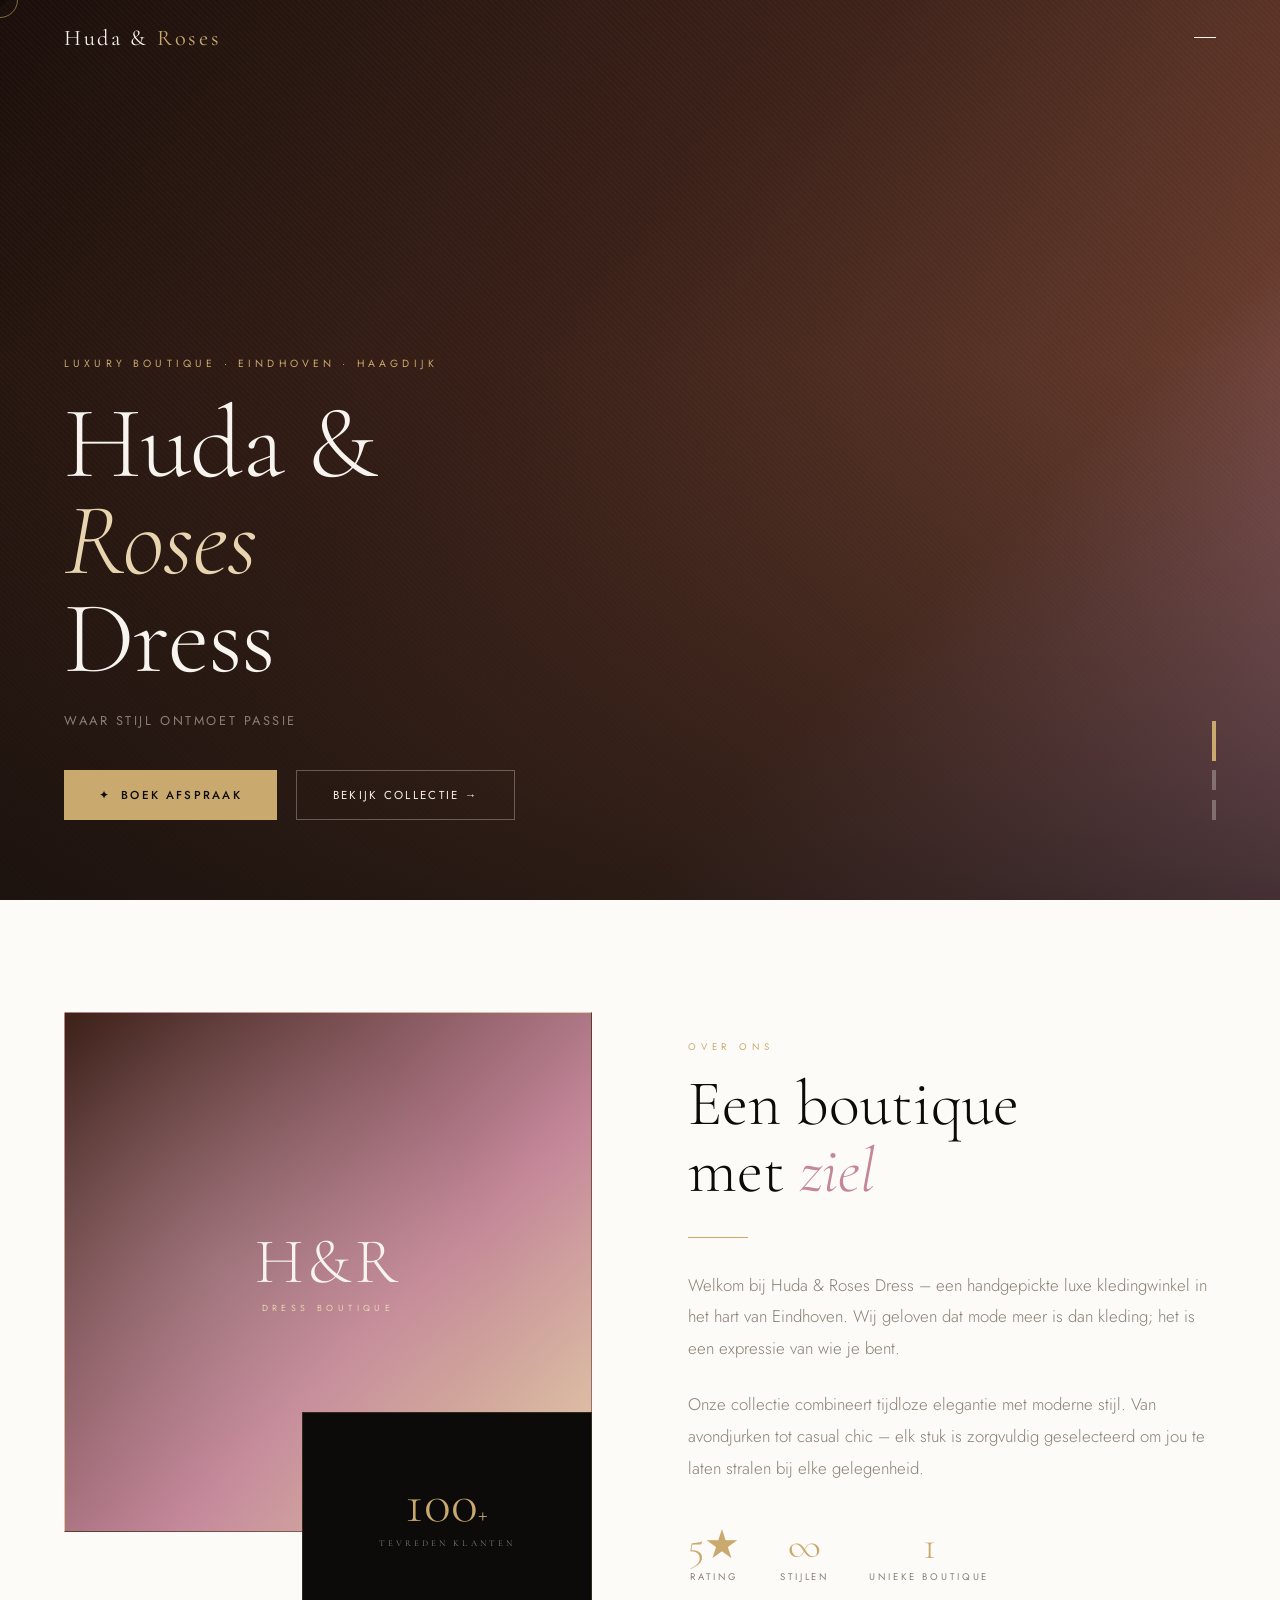
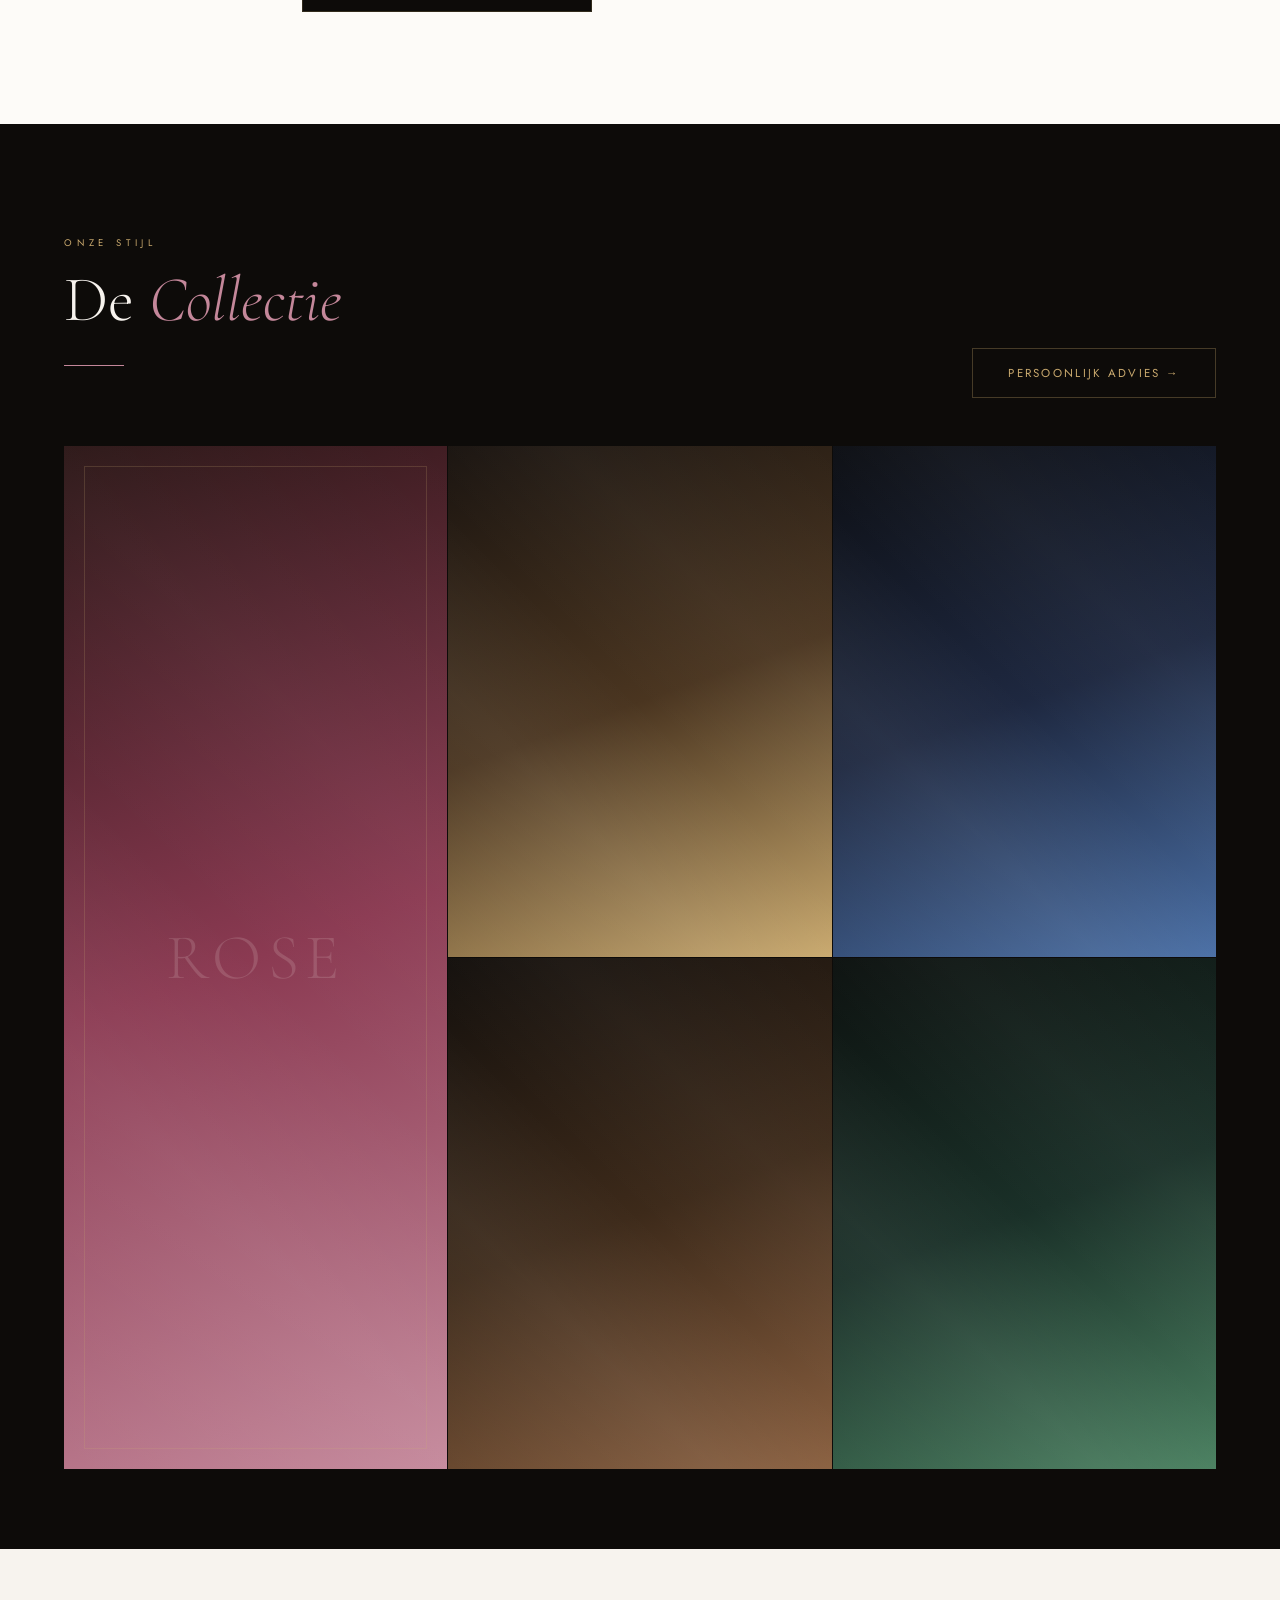
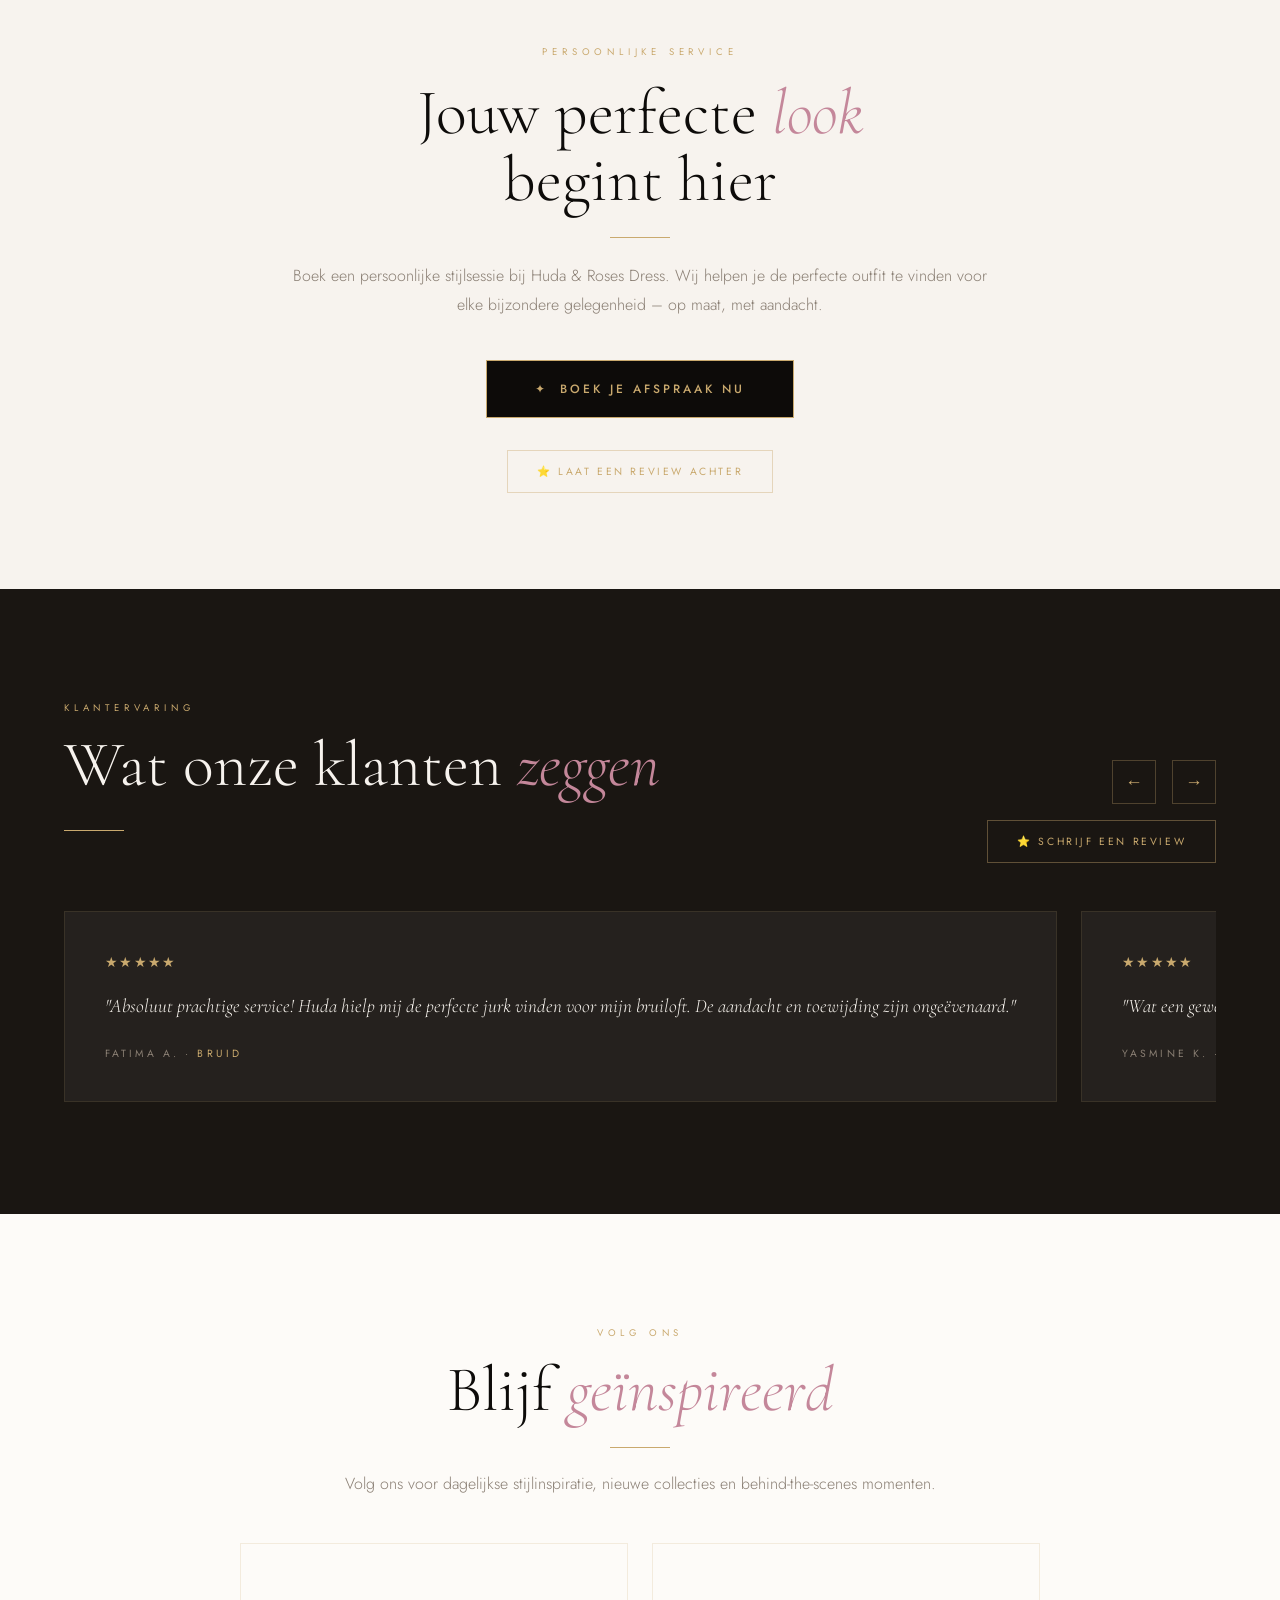
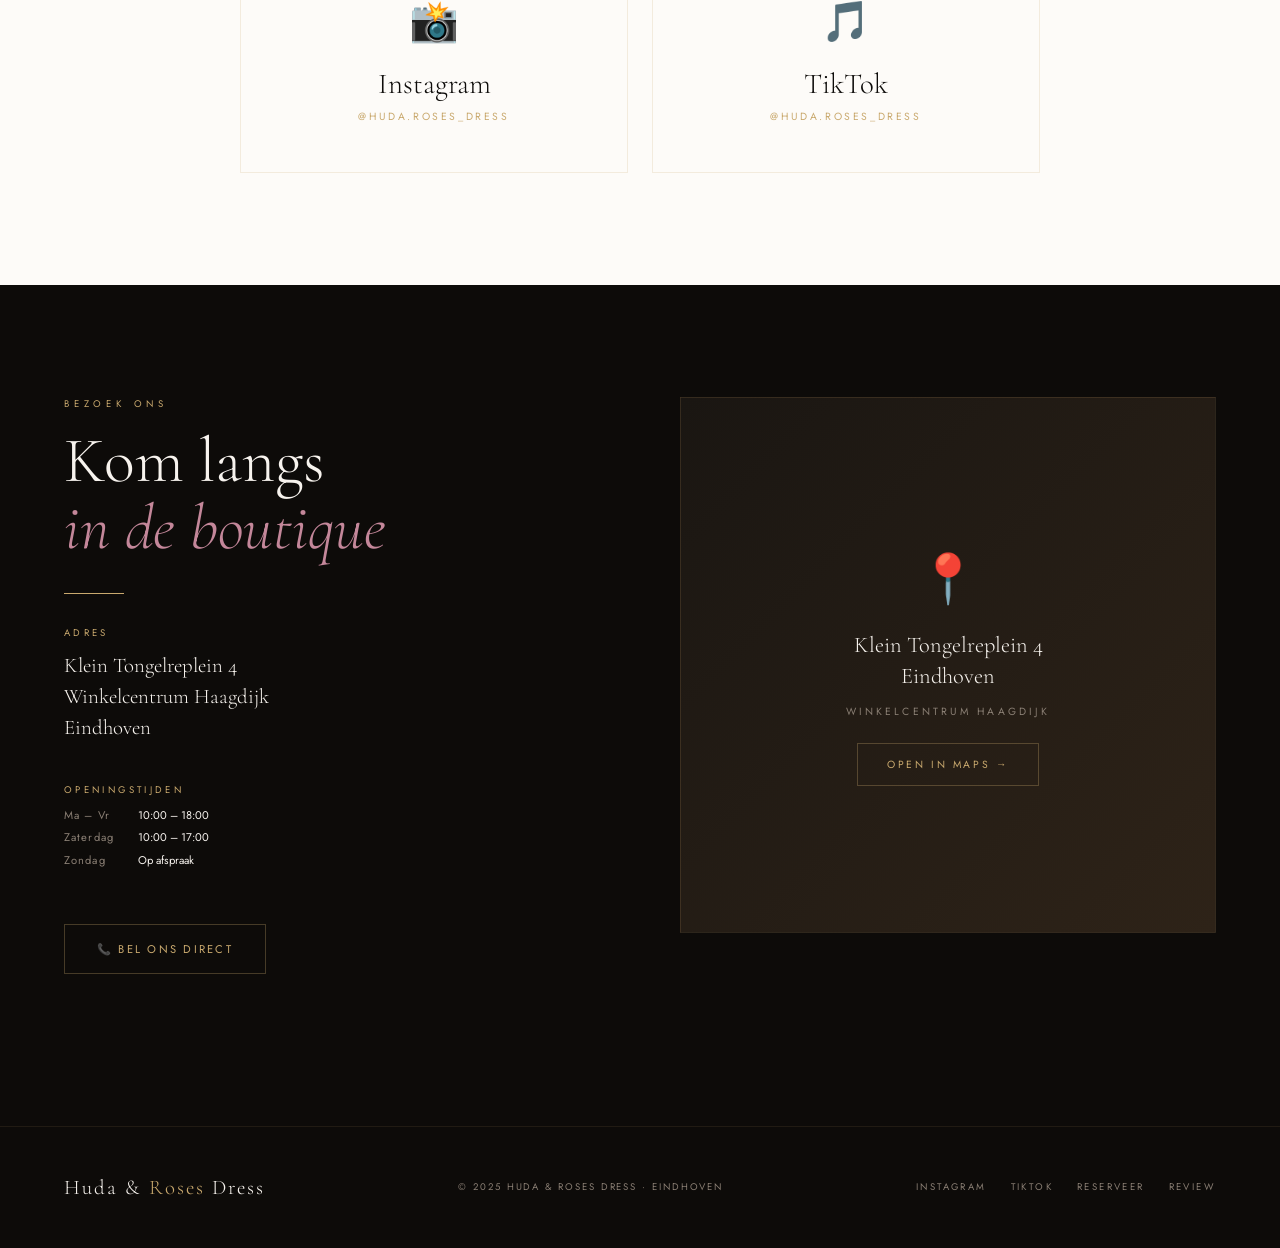
==== commit 17d9bd54: "Update index.html Signed-off-by: mr-programs <m.rashid@live.nl>" ====
--- a/index.html
+++ b/index.html
@@ -3,1439 +3,1236 @@
 <head>
 <meta charset="UTF-8">
 <meta name="viewport" content="width=device-width, initial-scale=1.0">
-<title>Vis Enzo Food — Vers uit Zee · Eindhoven</title>
-<link href="https://fonts.googleapis.com/css2?family=Cormorant+Garamond:ital,wght@0,300;0,400;0,600;0,700;1,300;1,400&family=Outfit:wght@300;400;500;600&display=swap" rel="stylesheet">
+<title>Huda & Roses Dress – Luxury Boutique Eindhoven</title>
+<link rel="preconnect" href="https://fonts.googleapis.com">
+<link href="https://fonts.googleapis.com/css2?family=Cormorant+Garamond:ital,wght@0,300;0,400;0,500;0,600;1,300;1,400&family=Jost:wght@200;300;400;500&display=swap" rel="stylesheet">
 <style>
 :root {
-  --ink: #0c1117;
-  --deep: #0e1f33;
-  --ocean: #0f3460;
-  --tide: #1a5c9a;
-  --wave: #2e86c1;
-  --foam: #7ec8e3;
-  --mist: #d4eaf7;
-  --parchment: #f9f6f0;
-  --gold: #c8a84b;
-  --gold-light: #e8c97a;
-  --white: #ffffff;
-  --nav-h: 76px;
-}
-
-*, *::before, *::after { box-sizing: border-box; margin: 0; padding: 0; }
-html { scroll-behavior: smooth; font-size: 16px; }
+  --cream: #f7f3ee;
+  --gold: #c9a96e;
+  --gold-light: #e8d5b0;
+  --gold-glow: rgba(201,169,110,0.4);
+  --black: #0d0b09;
+  --dark: #1a1612;
+  --warm-gray: #8a7f74;
+  --rose: #c4879a;
+  --rose-light: #f0d8df;
+  --white: #fdfbf8;
+  --glass: rgba(253,251,248,0.08);
+  --glass-border: rgba(201,169,110,0.2);
+}
+
+*, *::before, *::after { margin: 0; padding: 0; box-sizing: border-box; }
+
+html { scroll-behavior: smooth; overflow-x: hidden; }
 
 body {
-  font-family: 'Outfit', sans-serif;
-  background: var(--ink);
-  color: var(--white);
+  font-family: 'Jost', sans-serif;
+  background: var(--cream);
+  color: var(--black);
+  cursor: none;
   overflow-x: hidden;
 }
 
-/* ══════════════════════════════════════════
-   NAVIGATION
-══════════════════════════════════════════ */
-#nav {
-  position: fixed; top: 0; left: 0; right: 0;
-  height: var(--nav-h);
-  z-index: 1000;
+/* ─── CUSTOM CURSOR ─── */
+#cursor {
+  width: 12px; height: 12px;
+  background: var(--gold);
+  border-radius: 50%;
+  position: fixed; top: 0; left: 0;
+  pointer-events: none; z-index: 9999;
+  transform: translate(-50%,-50%);
+  transition: transform 0.1s, width 0.3s, height 0.3s, background 0.3s;
+  mix-blend-mode: multiply;
+}
+#cursor-ring {
+  width: 36px; height: 36px;
+  border: 1px solid var(--gold);
+  border-radius: 50%;
+  position: fixed; top: 0; left: 0;
+  pointer-events: none; z-index: 9998;
+  transform: translate(-50%,-50%);
+  transition: transform 0.15s ease, width 0.3s, height 0.3s, opacity 0.3s;
+  opacity: 0.6;
+}
+body:hover #cursor { opacity: 1; }
+a:hover ~ #cursor, button:hover ~ #cursor { transform: translate(-50%,-50%) scale(2.5); }
+
+/* ─── PRELOADER ─── */
+#preloader {
+  position: fixed; inset: 0;
+  background: var(--black);
+  z-index: 10000;
+  display: flex; align-items: center; justify-content: center;
+  overflow: hidden;
+}
+.curtain-left, .curtain-right {
+  position: absolute; top: 0; width: 50%; height: 100%;
+  background: var(--dark);
+  transition: transform 1.4s cubic-bezier(0.76, 0, 0.24, 1);
+  z-index: 2;
+}
+.curtain-left { left: 0; transform-origin: left; }
+.curtain-right { right: 0; transform-origin: right; }
+.preloader-brand {
+  text-align: center; z-index: 3; position: relative;
+  opacity: 0; transform: translateY(20px);
+  transition: opacity 0.8s ease 0.3s, transform 0.8s ease 0.3s;
+}
+.preloader-brand .pre-name {
+  font-family: 'Cormorant Garamond', serif;
+  font-size: clamp(2.5rem, 6vw, 5rem);
+  font-weight: 300;
+  color: var(--cream);
+  letter-spacing: 0.15em;
+  line-height: 1.1;
+}
+.preloader-brand .pre-sub {
+  font-family: 'Jost', sans-serif;
+  font-weight: 200;
+  font-size: 0.7rem;
+  letter-spacing: 0.4em;
+  color: var(--gold);
+  text-transform: uppercase;
+  margin-top: 0.8rem;
+}
+.pre-line {
+  width: 0; height: 1px; background: var(--gold);
+  margin: 1rem auto;
+  transition: width 1s ease 0.8s;
+}
+#preloader.active .preloader-brand { opacity: 1; transform: translateY(0); }
+#preloader.active .pre-line { width: 120px; }
+#preloader.open .curtain-left { transform: translateX(-100%); }
+#preloader.open .curtain-right { transform: translateX(100%); }
+
+/* ─── NAVBAR ─── */
+nav {
+  position: fixed; top: 0; left: 0; right: 0; z-index: 1000;
+  padding: 1.5rem 4rem;
   display: flex; align-items: center; justify-content: space-between;
-  padding: 0 5%;
-  transition: background .4s, border-color .4s;
-}
-#nav.solid {
-  background: rgba(12,17,23,.96);
+  transition: background 0.4s, padding 0.4s, backdrop-filter 0.4s;
+}
+nav.scrolled {
+  background: rgba(247,243,238,0.92);
   backdrop-filter: blur(20px);
-  border-bottom: 1px solid rgba(46,134,193,.15);
-}
-
+  padding: 1rem 4rem;
+  border-bottom: 1px solid var(--glass-border);
+}
 .nav-logo {
   font-family: 'Cormorant Garamond', serif;
-  font-size: 1.55rem; font-weight: 700;
-  letter-spacing: .03em; color: var(--white);
+  font-size: 1.4rem; font-weight: 400;
+  letter-spacing: 0.12em;
+  color: var(--cream);
   text-decoration: none;
-  display: flex; align-items: baseline; gap: .35rem;
-}
-.nav-logo em {
-  font-style: italic; color: var(--foam);
+  transition: color 0.4s;
+}
+nav.scrolled .nav-logo { color: var(--black); }
+.nav-logo span { color: var(--gold); }
+
+.hamburger {
+  width: 36px; height: 20px;
+  display: flex; flex-direction: column;
+  justify-content: space-between;
+  cursor: pointer; z-index: 1001; background: none; border: none;
+}
+.hamburger span {
+  display: block; height: 1px;
+  background: var(--cream);
+  transition: transform 0.4s, opacity 0.4s, background 0.4s, width 0.4s;
+  transform-origin: center;
+}
+.hamburger span:nth-child(2) { width: 60%; margin-left: auto; }
+nav.scrolled .hamburger span { background: var(--black); }
+.hamburger.open span:nth-child(1) { transform: translateY(9.5px) rotate(45deg); background: var(--cream) !important; }
+.hamburger.open span:nth-child(2) { opacity: 0; width: 100%; }
+.hamburger.open span:nth-child(3) { transform: translateY(-9.5px) rotate(-45deg); background: var(--cream) !important; }
+
+/* ─── PORTAL MENU ─── */
+#portal {
+  position: fixed; inset: 0; z-index: 999;
+  background: rgba(13,11,9,0.96);
+  backdrop-filter: blur(30px);
+  display: flex; align-items: center; justify-content: center;
+  clip-path: circle(0% at 95% 5%);
+  transition: clip-path 0.8s cubic-bezier(0.76, 0, 0.24, 1);
+  pointer-events: none;
+}
+#portal.open {
+  clip-path: circle(150% at 95% 5%);
+  pointer-events: all;
+}
+.portal-inner { text-align: center; }
+.portal-nav {
+  list-style: none;
+  display: flex; flex-direction: column; gap: 0.5rem;
+}
+.portal-nav li {
+  opacity: 0; transform: translateY(30px);
+  transition: opacity 0.5s ease, transform 0.5s ease;
+}
+#portal.open .portal-nav li:nth-child(1) { opacity:1; transform:translateY(0); transition-delay:0.2s; }
+#portal.open .portal-nav li:nth-child(2) { opacity:1; transform:translateY(0); transition-delay:0.28s; }
+#portal.open .portal-nav li:nth-child(3) { opacity:1; transform:translateY(0); transition-delay:0.36s; }
+#portal.open .portal-nav li:nth-child(4) { opacity:1; transform:translateY(0); transition-delay:0.44s; }
+#portal.open .portal-nav li:nth-child(5) { opacity:1; transform:translateY(0); transition-delay:0.52s; }
+#portal.open .portal-nav li:nth-child(6) { opacity:1; transform:translateY(0); transition-delay:0.6s; }
+.portal-nav a {
+  font-family: 'Cormorant Garamond', serif;
+  font-size: clamp(2.5rem, 6vw, 5rem);
   font-weight: 300;
-}
-.nav-logo .dot { color: var(--gold); font-size: .6rem; margin: 0 .1rem; vertical-align: middle; }
-
-.nav-center {
-  display: flex; gap: 2.5rem; list-style: none;
-  align-items: center;
-}
-.nav-center a {
-  font-size: .82rem; font-weight: 500;
-  letter-spacing: .1em; text-transform: uppercase;
-  color: rgba(255,255,255,.6);
+  color: var(--cream);
   text-decoration: none;
-  transition: color .25s;
+  letter-spacing: 0.05em;
+  line-height: 1.2;
+  display: inline-block;
   position: relative;
-}
-.nav-center a::after {
-  content: ''; position: absolute; bottom: -3px; left: 0; right: 0;
-  height: 1px; background: var(--foam);
-  transform: scaleX(0); transition: transform .3s;
-  transform-origin: left;
-}
-.nav-center a:hover { color: var(--white); }
-.nav-center a:hover::after { transform: scaleX(1); }
-
-.nav-right {
-  display: flex; align-items: center; gap: 1rem;
-}
-
-.lang-switcher {
-  display: flex; align-items: center; gap: .2rem;
-  font-size: .75rem; font-weight: 600; letter-spacing: .08em;
-}
-.lang-btn {
-  padding: .3rem .55rem; border-radius: 4px;
-  background: transparent; border: none; cursor: pointer;
-  color: rgba(255,255,255,.45); font-family: 'Outfit', sans-serif;
-  font-size: .75rem; font-weight: 600; letter-spacing: .08em;
-  text-transform: uppercase; transition: all .2s;
-}
-.lang-btn.active, .lang-btn:hover {
-  color: var(--white); background: rgba(46,134,193,.2);
-}
-.lang-sep { color: rgba(255,255,255,.2); font-size: .65rem; }
-
-.nav-cta {
-  padding: .55rem 1.4rem;
-  background: linear-gradient(135deg, var(--tide), var(--wave));
-  color: #fff; border: none; border-radius: 6px;
-  font-family: 'Outfit', sans-serif;
-  font-size: .8rem; font-weight: 600; letter-spacing: .06em; text-transform: uppercase;
-  cursor: pointer; text-decoration: none;
-  transition: all .3s;
-  box-shadow: 0 4px 20px rgba(46,134,193,.3);
-}
-.nav-cta:hover { transform: translateY(-1px); box-shadow: 0 8px 30px rgba(46,134,193,.5); }
-
-.menu-toggle {
-  display: none;
-  flex-direction: column; gap: 5px; cursor: pointer;
-  background: none; border: none; padding: .3rem;
-}
-.menu-toggle span {
-  display: block; width: 24px; height: 1.5px;
-  background: var(--white); transition: all .35s;
-}
-.menu-toggle.open span:nth-child(1) { transform: translateY(6.5px) rotate(45deg); }
-.menu-toggle.open span:nth-child(2) { opacity: 0; transform: scaleX(0); }
-.menu-toggle.open span:nth-child(3) { transform: translateY(-6.5px) rotate(-45deg); }
-
-/* ══════════════════════════════════════════
-   FULLSCREEN MENU OVERLAY
-══════════════════════════════════════════ */
-#overlay {
-  position: fixed; inset: 0; z-index: 990;
-  display: grid; grid-template-columns: 1fr 1fr;
-  opacity: 0; pointer-events: none;
-  transition: opacity .5s;
-}
-#overlay.open { opacity: 1; pointer-events: all; }
-
-.overlay-left {
-  background: var(--ink);
-  display: flex; flex-direction: column; justify-content: center;
-  padding: calc(var(--nav-h) + 3rem) 8% 4rem;
+  transition: color 0.3s;
+}
+.portal-nav a::after {
+  content: '';
+  position: absolute; bottom: 2px; left: 0;
+  width: 0; height: 1px;
+  background: var(--gold);
+  transition: width 0.4s ease;
+}
+.portal-nav a:hover { color: var(--gold); }
+.portal-nav a:hover::after { width: 100%; }
+.portal-bottom {
+  margin-top: 3rem;
+  display: flex; gap: 2rem; justify-content: center;
+  opacity: 0; transform: translateY(20px);
+  transition: opacity 0.5s ease 0.65s, transform 0.5s ease 0.65s;
+}
+#portal.open .portal-bottom { opacity: 1; transform: translateY(0); }
+.portal-social {
+  font-size: 0.65rem; letter-spacing: 0.3em;
+  text-transform: uppercase; color: var(--gold);
+  text-decoration: none;
+  transition: opacity 0.3s;
+}
+.portal-social:hover { opacity: 0.6; }
+
+/* ─── HERO ─── */
+#hero {
+  height: 100vh; min-height: 700px;
   position: relative; overflow: hidden;
-}
-.overlay-left::after {
+  display: flex; align-items: flex-end;
+  padding: 0 4rem 5rem;
+}
+.hero-slides { position: absolute; inset: 0; }
+.hero-slide {
+  position: absolute; inset: 0;
+  background-size: cover; background-position: center;
+  opacity: 0;
+  transition: opacity 1.5s ease;
+}
+.hero-slide.active { opacity: 1; }
+/* Gradient overlays as hero bg visuals */
+.hero-slide:nth-child(1) { background: linear-gradient(135deg, #1a0e0a 0%, #3d2219 40%, #6b3d2e 70%, #c4879a 100%); }
+.hero-slide:nth-child(2) { background: linear-gradient(135deg, #0d0b09 0%, #2a2018 40%, #5c4a2e 70%, #c9a96e 100%); }
+.hero-slide:nth-child(3) { background: linear-gradient(135deg, #12100e 0%, #1e1a15 40%, #3d3028 70%, #8a7f74 100%); }
+/* Decorative fabric texture */
+.hero-slide::before {
   content: '';
-  position: absolute; right: 0; top: 10%; bottom: 10%;
-  width: 1px; background: linear-gradient(to bottom, transparent, rgba(46,134,193,.2), transparent);
-}
-
-.overlay-bg-text {
-  position: absolute; bottom: -3rem; left: -1rem;
-  font-family: 'Cormorant Garamond', serif;
-  font-size: 18rem; font-weight: 700;
-  color: rgba(255,255,255,.02); line-height: 1;
-  pointer-events: none; user-select: none; white-space: nowrap;
-}
-
-.overlay-nav-list { list-style: none; }
-.overlay-nav-list li {
-  overflow: hidden;
-  margin-bottom: .25rem;
-}
-.overlay-nav-list a {
-  display: flex; align-items: center; gap: 1.5rem;
-  font-family: 'Cormorant Garamond', serif;
-  font-size: clamp(2.8rem, 5vw, 4.5rem);
-  font-weight: 600; line-height: 1.2;
-  color: rgba(255,255,255,.2);
-  text-decoration: none;
-  padding: .4rem 0;
-  transition: color .4s, transform .4s;
-  transform: translateY(100%);
-}
-#overlay.open .overlay-nav-list a {
-  transform: translateY(0);
-  transition: color .4s, transform .6s cubic-bezier(0.16, 1, 0.3, 1);
-}
-#overlay.open .overlay-nav-list li:nth-child(1) a { transition-delay: .1s; }
-#overlay.open .overlay-nav-list li:nth-child(2) a { transition-delay: .15s; }
-#overlay.open .overlay-nav-list li:nth-child(3) a { transition-delay: .2s; }
-#overlay.open .overlay-nav-list li:nth-child(4) a { transition-delay: .25s; }
-#overlay.open .overlay-nav-list li:nth-child(5) a { transition-delay: .3s; }
-
-.overlay-nav-list a .nav-num {
-  font-size: .8rem; font-weight: 400; font-family: 'Outfit', sans-serif;
-  color: rgba(255,255,255,.2); letter-spacing: .1em; margin-top: .4rem;
-  transition: color .4s;
-}
-.overlay-nav-list a:hover { color: var(--white); }
-.overlay-nav-list a:hover .nav-num { color: var(--foam); }
-
-.overlay-right {
-  background: var(--deep);
-  display: flex; flex-direction: column; justify-content: space-between;
-  padding: calc(var(--nav-h) + 3rem) 7% 4rem;
-}
-
-.overlay-tagline {
-  font-family: 'Cormorant Garamond', serif;
-  font-size: 1.1rem; font-style: italic;
-  color: rgba(255,255,255,.4); line-height: 1.7;
-  max-width: 320px;
+  position: absolute; inset: 0;
+  background-image: repeating-linear-gradient(
+    45deg, transparent, transparent 2px,
+    rgba(255,255,255,0.015) 2px, rgba(255,255,255,0.015) 4px
+  );
+}
+.hero-overlay {
+  position: absolute; inset: 0;
+  background: linear-gradient(to top, rgba(13,11,9,0.7) 0%, rgba(13,11,9,0.1) 60%, transparent 100%);
+}
+.hero-content { position: relative; z-index: 2; max-width: 700px; }
+.hero-tag {
+  font-size: 0.65rem; letter-spacing: 0.4em;
+  text-transform: uppercase; color: var(--gold);
+  margin-bottom: 1.5rem;
   opacity: 0; transform: translateY(20px);
-  transition: opacity .5s .35s, transform .5s .35s;
-}
-#overlay.open .overlay-tagline { opacity: 1; transform: translateY(0); }
-
-.overlay-info {
-  opacity: 0; transform: translateY(20px);
-  transition: opacity .5s .4s, transform .5s .4s;
-}
-#overlay.open .overlay-info { opacity: 1; transform: translateY(0); }
-
-.overlay-info-block { margin-bottom: 2.5rem; }
-.overlay-info-block label {
-  display: block; font-size: .7rem; font-weight: 600;
-  letter-spacing: .14em; text-transform: uppercase;
-  color: var(--foam); margin-bottom: .6rem;
-}
-.overlay-info-block p {
-  font-size: .92rem; color: rgba(255,255,255,.55); line-height: 1.7;
-}
-.overlay-info-block a {
-  color: rgba(255,255,255,.55); text-decoration: none;
-  transition: color .25s;
-}
-.overlay-info-block a:hover { color: var(--white); }
-
-.overlay-langs {
-  display: flex; gap: .75rem; flex-wrap: wrap;
-}
-.o-lang {
-  padding: .45rem 1rem;
-  border: 1px solid rgba(255,255,255,.12);
-  border-radius: 4px; cursor: pointer; background: transparent;
-  font-family: 'Outfit', sans-serif; font-size: .8rem; font-weight: 500;
-  color: rgba(255,255,255,.45); transition: all .25s;
-}
-.o-lang.active, .o-lang:hover {
-  border-color: var(--foam); color: var(--white);
-  background: rgba(126,200,227,.08);
-}
-
-.overlay-social {
-  display: flex; gap: 1rem;
-}
-.s-link {
-  width: 38px; height: 38px; border: 1px solid rgba(255,255,255,.1);
-  border-radius: 6px; display: flex; align-items: center; justify-content: center;
-  text-decoration: none; color: rgba(255,255,255,.4);
-  font-size: .78rem; font-weight: 600; letter-spacing: .06em;
-  transition: all .25s;
-}
-.s-link:hover { border-color: var(--foam); color: var(--white); background: rgba(126,200,227,.08); }
-
-/* ══════════════════════════════════════════
-   HERO
-══════════════════════════════════════════ */
-#hero {
-  min-height: 100vh;
-  display: flex; align-items: center;
-  position: relative; overflow: hidden;
-  padding: var(--nav-h) 5% 0;
-  background: linear-gradient(170deg, var(--ink) 0%, var(--deep) 55%, #112949 100%);
-}
-
-.hero-grid {
-  display: grid; grid-template-columns: 1fr 1fr;
-  gap: 4rem; align-items: center;
-  max-width: 1240px; margin: 0 auto; width: 100%;
-  padding: 5rem 0;
-}
-
-.hero-left { position: relative; z-index: 2; }
-
-.hero-overline {
-  display: inline-flex; align-items: center; gap: .6rem;
-  font-size: .72rem; font-weight: 600; letter-spacing: .18em; text-transform: uppercase;
-  color: var(--foam);
-  margin-bottom: 1.5rem;
-}
-.hero-overline::before {
-  content: ''; width: 28px; height: 1px; background: var(--foam);
-}
-
+  animation: fadeUp 0.8s ease 0.5s forwards;
+}
 .hero-title {
   font-family: 'Cormorant Garamond', serif;
-  font-size: clamp(3.5rem, 7vw, 6.5rem);
-  font-weight: 700; line-height: 1.0;
-  margin-bottom: 1.5rem;
-}
-.hero-title em {
-  font-style: italic; color: var(--foam);
-  display: block; font-weight: 300;
-}
-.hero-title strong { color: var(--gold); }
-
-.hero-desc {
-  font-size: .98rem; color: rgba(255,255,255,.55);
-  line-height: 1.85; margin-bottom: 2.5rem;
-  max-width: 420px;
-}
-
-.hero-actions {
-  display: flex; gap: 1rem; align-items: center; flex-wrap: wrap;
-}
-.btn-gold {
-  padding: .85rem 2.2rem;
-  background: linear-gradient(135deg, #b8932a, var(--gold));
-  color: var(--ink); border: none; border-radius: 6px;
-  font-family: 'Outfit', sans-serif; font-size: .85rem;
-  font-weight: 600; letter-spacing: .06em; text-transform: uppercase;
-  cursor: pointer; text-decoration: none;
-  transition: all .3s; box-shadow: 0 4px 24px rgba(200,168,75,.3);
-}
-.btn-gold:hover { transform: translateY(-2px); box-shadow: 0 8px 36px rgba(200,168,75,.5); }
-
-.btn-ghost {
-  padding: .85rem 2.2rem;
-  background: transparent;
-  color: rgba(255,255,255,.65);
-  border: 1px solid rgba(255,255,255,.15);
-  border-radius: 6px;
-  font-family: 'Outfit', sans-serif; font-size: .85rem;
-  font-weight: 500; letter-spacing: .04em;
-  cursor: pointer; text-decoration: none;
-  transition: all .3s;
-}
-.btn-ghost:hover { border-color: rgba(255,255,255,.4); color: var(--white); }
-
-.hero-awards {
-  display: flex; gap: 2.5rem; margin-top: 3.5rem; flex-wrap: wrap;
-}
-.award { text-align: left; }
-.award-num {
-  font-family: 'Cormorant Garamond', serif;
-  font-size: 2.2rem; font-weight: 700; color: var(--white);
-  line-height: 1;
-}
-.award-num sub { font-size: 1rem; vertical-align: baseline; }
-.award-label {
-  font-size: .72rem; color: rgba(255,255,255,.4);
-  letter-spacing: .1em; text-transform: uppercase; margin-top: .2rem;
-}
-.award-divider { width: 1px; background: rgba(255,255,255,.08); align-self: stretch; }
-
-.hero-right { position: relative; z-index: 2; }
-
-.hero-visual-wrap {
-  position: relative;
-  display: grid; grid-template-columns: 1fr 1fr; grid-template-rows: auto auto;
-  gap: 1rem;
-}
-
-.h-card {
-  border-radius: 16px; overflow: hidden;
-  position: relative;
-}
-.h-card:nth-child(1) { grid-column: 1 / 3; }
-
-.h-img {
-  width: 100%; aspect-ratio: 16/10;
-  object-fit: cover; display: block;
-  background: linear-gradient(135deg, #0f3460, #1a5c9a);
-  position: relative;
-}
-.h-card:nth-child(1) .h-img { aspect-ratio: 21/10; }
-
-.h-img-inner {
-  width: 100%; height: 100%;
-  display: flex; align-items: center; justify-content: center;
-  font-size: 5rem;
-  position: absolute; inset: 0;
-}
-.h-card:nth-child(2) .h-img-inner,
-.h-card:nth-child(3) .h-img-inner { font-size: 3.5rem; }
-
-.h-card-label {
-  position: absolute; bottom: 0; left: 0; right: 0;
-  padding: 1.2rem 1.2rem .9rem;
-  background: linear-gradient(to top, rgba(12,17,23,.9) 60%, transparent);
-}
-.h-card-label strong {
-  display: block; font-size: .9rem; font-weight: 600; color: var(--white);
-}
-.h-card-label span {
-  font-size: .75rem; color: rgba(255,255,255,.45); margin-top: .1rem; display: block;
-}
-
-.price-badge {
-  position: absolute; top: 1rem; right: 1rem;
-  background: rgba(12,17,23,.75);
-  backdrop-filter: blur(8px);
-  border: 1px solid rgba(200,168,75,.3);
-  color: var(--gold-light); font-size: .82rem; font-weight: 600;
-  padding: .3rem .8rem; border-radius: 50px;
-}
-
-.hero-deco {
-  position: absolute; right: -6%; top: 20%;
-  width: 380px; height: 380px; border-radius: 50%;
-  background: radial-gradient(circle, rgba(26,92,154,.25) 0%, transparent 70%);
-  pointer-events: none;
-}
-.hero-deco2 {
-  position: absolute; left: -4%; bottom: 15%;
-  width: 260px; height: 260px; border-radius: 50%;
-  background: radial-gradient(circle, rgba(46,134,193,.1) 0%, transparent 70%);
-  pointer-events: none;
-}
-
-/* ══════════════════════════════════════════
-   WAVE
-══════════════════════════════════════════ */
-.wave-sep { line-height: 0; }
-.wave-sep svg { display: block; width: 100%; }
-
-/* ══════════════════════════════════════════
-   GALLERY
-══════════════════════════════════════════ */
-#gallery {
-  background: var(--deep);
-  padding: 7rem 5%;
-}
-
-.section-header {
-  display: flex; justify-content: space-between; align-items: flex-end;
-  margin-bottom: 3.5rem; max-width: 1240px; margin-left: auto; margin-right: auto;
-}
-.section-header.center { text-align: center; flex-direction: column; align-items: center; gap: 1rem; margin-bottom: 3.5rem; }
-
-.s-overline {
-  font-size: .7rem; font-weight: 600; letter-spacing: .18em; text-transform: uppercase;
-  color: var(--foam); display: flex; align-items: center; gap: .6rem; margin-bottom: .75rem;
-}
-.s-overline::before { content: ''; width: 24px; height: 1px; background: var(--foam); }
-
-.s-title {
-  font-family: 'Cormorant Garamond', serif;
-  font-size: clamp(2.2rem, 4.5vw, 3.8rem);
-  font-weight: 600; line-height: 1.1; color: var(--white);
-}
-.s-title em { font-style: italic; color: var(--foam); }
-
-.s-link {
-  font-size: .78rem; font-weight: 600; letter-spacing: .1em; text-transform: uppercase;
-  color: rgba(255,255,255,.45); text-decoration: none;
-  display: flex; align-items: center; gap: .5rem; transition: color .3s;
-  white-space: nowrap;
-}
-.s-link:hover { color: var(--foam); }
-.s-link::after { content: '→'; transition: transform .3s; }
-.s-link:hover::after { transform: translateX(4px); }
-
-/* Gallery masonry grid */
-.gallery-grid {
-  max-width: 1240px; margin: 0 auto;
-  display: grid;
-  grid-template-columns: repeat(12, 1fr);
-  grid-template-rows: repeat(3, 220px);
-  gap: 12px;
-}
-
-.g-item {
-  border-radius: 12px; overflow: hidden;
-  position: relative; cursor: pointer;
-  background: linear-gradient(135deg, var(--ocean), var(--deep));
-}
-.g-item:hover .g-overlay { opacity: 1; }
-.g-item:hover .g-img-bg { transform: scale(1.05); }
-
-.g-item:nth-child(1) { grid-column: 1/6; grid-row: 1/3; }
-.g-item:nth-child(2) { grid-column: 6/9; grid-row: 1/2; }
-.g-item:nth-child(3) { grid-column: 9/13; grid-row: 1/2; }
-.g-item:nth-child(4) { grid-column: 6/10; grid-row: 2/3; }
-.g-item:nth-child(5) { grid-column: 10/13; grid-row: 2/3; }
-.g-item:nth-child(6) { grid-column: 1/5; grid-row: 3/4; }
-.g-item:nth-child(7) { grid-column: 5/9; grid-row: 3/4; }
-.g-item:nth-child(8) { grid-column: 9/13; grid-row: 3/4; }
-
-.g-img-bg {
-  position: absolute; inset: 0;
-  display: flex; align-items: center; justify-content: center;
-  font-size: 4.5rem; transition: transform .5s ease;
-}
-.g-item:nth-child(1) .g-img-bg { font-size: 6rem; }
-
-.g-overlay {
-  position: absolute; inset: 0;
-  background: linear-gradient(to top, rgba(12,17,23,.85) 0%, rgba(12,17,23,.2) 60%, transparent 100%);
-  opacity: 0; transition: opacity .4s;
-  display: flex; align-items: flex-end;
-  padding: 1.2rem;
-}
-.g-item:nth-child(1) .g-overlay { opacity: .7; }
-.g-item:nth-child(1) .g-overlay { align-items: flex-end; }
-
-.g-caption strong {
-  display: block; font-size: .95rem; font-weight: 600; color: var(--white);
-}
-.g-caption span {
-  font-size: .75rem; color: rgba(255,255,255,.5);
-}
-.g-tag {
-  position: absolute; top: .9rem; left: .9rem;
-  font-size: .65rem; font-weight: 700; letter-spacing: .1em; text-transform: uppercase;
-  background: rgba(200,168,75,.2); color: var(--gold-light);
-  border: 1px solid rgba(200,168,75,.3);
-  padding: .25rem .65rem; border-radius: 4px;
-}
-
-/* color variants for gallery backgrounds */
-.g-v1 { background: linear-gradient(135deg, #0f3460, #1a5c9a); }
-.g-v2 { background: linear-gradient(135deg, #0c2a4a, #0e4d8a); }
-.g-v3 { background: linear-gradient(135deg, #1a3a5c, #2e6a9e); }
-.g-v4 { background: linear-gradient(135deg, #082540, #0f3460); }
-.g-v5 { background: linear-gradient(135deg, #0d2845, #1a4d7a); }
-.g-v6 { background: linear-gradient(135deg, #091e38, #1254a3); }
-.g-v7 { background: linear-gradient(135deg, #0a2a50, #205ea0); }
-.g-v8 { background: linear-gradient(135deg, #0e1f33, #1e4070); }
-
-/* ══════════════════════════════════════════
-   MENU SECTION
-══════════════════════════════════════════ */
-#menu {
-  background: var(--ink);
-  padding: 7rem 5%;
-}
-
-.menu-wrap { max-width: 1240px; margin: 0 auto; }
-
-.menu-tabs-bar {
-  display: flex; gap: .5rem; flex-wrap: wrap;
-  margin-bottom: 3rem;
-}
-.m-tab {
-  padding: .5rem 1.4rem; border-radius: 4px;
-  background: transparent;
-  border: 1px solid rgba(255,255,255,.08);
-  color: rgba(255,255,255,.45);
-  font-family: 'Outfit', sans-serif; font-size: .8rem;
-  font-weight: 600; letter-spacing: .08em; text-transform: uppercase;
-  cursor: pointer; transition: all .3s;
-}
-.m-tab.active, .m-tab:hover {
-  background: rgba(46,134,193,.15);
-  border-color: rgba(46,134,193,.4);
-  color: var(--foam);
-}
-
-.menu-list {
-  display: grid; grid-template-columns: 1fr 1fr; gap: 0;
-}
-.menu-row {
-  display: flex; justify-content: space-between; align-items: center;
-  padding: 1.4rem 0;
-  border-bottom: 1px solid rgba(255,255,255,.05);
-  gap: 1.5rem;
-  transition: background .25s;
-  cursor: default;
-}
-.menu-row:hover { background: rgba(46,134,193,.04); }
-
-.menu-row-left { display: flex; align-items: center; gap: 1rem; }
-.menu-icon { font-size: 1.8rem; width: 52px; text-align: center; flex-shrink: 0; }
-.menu-row-info {}
-.menu-row-name {
-  font-family: 'Cormorant Garamond', serif;
-  font-size: 1.1rem; font-weight: 600; color: var(--white);
-}
-.menu-row-desc { font-size: .78rem; color: rgba(255,255,255,.4); margin-top: .15rem; }
-
-.menu-row-right { display: flex; align-items: center; gap: .75rem; flex-shrink: 0; }
-.menu-price {
-  font-family: 'Cormorant Garamond', serif;
-  font-size: 1.15rem; font-weight: 700; color: var(--foam);
-}
-.m-badge {
-  font-size: .65rem; font-weight: 700; letter-spacing: .08em; text-transform: uppercase;
-  padding: .2rem .6rem; border-radius: 3px;
-}
-.m-badge.pop { background: rgba(200,168,75,.15); color: var(--gold-light); border: 1px solid rgba(200,168,75,.2); }
-.m-badge.vers { background: rgba(46,134,193,.15); color: var(--foam); border: 1px solid rgba(46,134,193,.2); }
-.m-badge.prem { background: rgba(255,255,255,.05); color: rgba(255,255,255,.5); border: 1px solid rgba(255,255,255,.08); }
-
-.menu-col-divider { grid-column: 1; border-right: 1px solid rgba(255,255,255,.04); }
-
-/* ══════════════════════════════════════════
-   ABOUT
-══════════════════════════════════════════ */
-#over {
-  background: var(--deep);
-  padding: 7rem 5%;
-}
-
-.about-wrap {
-  display: grid; grid-template-columns: 1fr 1fr;
-  gap: 6rem; align-items: center;
-  max-width: 1240px; margin: 0 auto;
-}
-
-.about-left {}
-.about-left .s-overline { margin-bottom: .75rem; }
-.about-left .s-title { margin-bottom: 1.5rem; }
-.about-left p {
-  font-size: .95rem; color: rgba(255,255,255,.55);
-  line-height: 1.9; margin-bottom: 1rem;
-}
-
-.features-grid {
-  display: grid; grid-template-columns: 1fr 1fr;
-  gap: 1.25rem; margin-top: 2.5rem;
-}
-.feat-item {
-  padding: 1.2rem;
-  background: rgba(255,255,255,.03);
-  border: 1px solid rgba(255,255,255,.06);
-  border-radius: 10px;
-  transition: border-color .3s;
-}
-.feat-item:hover { border-color: rgba(46,134,193,.25); }
-.feat-item .fi {
-  font-size: 1.5rem; margin-bottom: .6rem; display: block;
-}
-.feat-item strong {
-  display: block; font-size: .88rem; font-weight: 600; color: var(--white); margin-bottom: .2rem;
-}
-.feat-item span { font-size: .78rem; color: rgba(255,255,255,.4); line-height: 1.5; }
-
-.about-right {
-  position: relative;
-}
-
-.about-img-stack {
-  position: relative; padding-bottom: 5rem;
-}
-
-.a-img-main {
-  border-radius: 16px; overflow: hidden;
-  background: linear-gradient(135deg, var(--ocean), var(--tide));
-  aspect-ratio: 4/5;
-  display: flex; align-items: center; justify-content: center;
-  font-size: 7rem; position: relative;
-  box-shadow: 0 30px 80px rgba(12,17,23,.6);
-}
-.a-img-float {
-  position: absolute; bottom: 0; left: -2rem;
-  width: 60%; border-radius: 12px; overflow: hidden;
-  background: linear-gradient(135deg, var(--tide), var(--wave));
-  aspect-ratio: 4/3;
-  display: flex; align-items: center; justify-content: center;
-  font-size: 3.5rem;
-  border: 4px solid var(--deep);
-  box-shadow: 0 20px 50px rgba(12,17,23,.5);
-}
-
-.badge-years {
-  position: absolute; top: 2rem; right: -1.5rem;
-  width: 80px; height: 80px; border-radius: 50%;
-  background: linear-gradient(135deg, #b8932a, var(--gold));
-  display: flex; align-items: center; justify-content: center;
-  flex-direction: column;
-  box-shadow: 0 8px 30px rgba(200,168,75,.4);
-}
-.badge-years strong { font-family: 'Cormorant Garamond', serif; font-size: 1.6rem; font-weight: 700; color: var(--ink); line-height: 1; }
-.badge-years span { font-size: .55rem; font-weight: 700; text-transform: uppercase; letter-spacing: .1em; color: var(--ink); opacity: .7; }
-
-/* ══════════════════════════════════════════
-   OPENING HOURS
-══════════════════════════════════════════ */
-#tijden {
-  background: var(--ink);
-  padding: 7rem 5%;
-}
-
-.tijden-wrap {
-  max-width: 900px; margin: 0 auto;
-}
-.tijden-header { text-align: center; margin-bottom: 3.5rem; }
-
-.hours-table {
-  border: 1px solid rgba(255,255,255,.06);
-  border-radius: 14px; overflow: hidden;
-}
-.hours-row {
-  display: grid; grid-template-columns: 1fr auto auto;
-  align-items: center;
-  padding: 1rem 1.75rem;
-  border-bottom: 1px solid rgba(255,255,255,.04);
-  transition: background .25s;
-  gap: 1rem;
-}
-.hours-row:last-child { border-bottom: none; }
-.hours-row:hover { background: rgba(46,134,193,.04); }
-.hours-row.today-row {
-  background: rgba(26,92,154,.12);
-  border-left: 2px solid var(--wave);
-}
-.h-day { font-size: .9rem; font-weight: 500; color: var(--white); }
-.h-time { font-family: 'Cormorant Garamond', serif; font-size: 1.05rem; color: var(--foam); font-weight: 600; }
-.h-time.closed { color: rgba(255,255,255,.2); font-family: 'Outfit', sans-serif; font-size: .85rem; }
-.h-tag {
-  font-size: .65rem; font-weight: 700; letter-spacing: .1em; text-transform: uppercase;
-  background: rgba(46,134,193,.2); color: var(--foam);
-  border: 1px solid rgba(46,134,193,.3);
-  padding: .2rem .65rem; border-radius: 3px;
-}
-
-/* ══════════════════════════════════════════
-   CONTACT
-══════════════════════════════════════════ */
-#contact {
-  background: var(--deep);
-  padding: 7rem 5%;
-}
-
-.contact-wrap {
-  display: grid; grid-template-columns: 1fr 1fr;
-  gap: 5rem; max-width: 1240px; margin: 0 auto;
-  align-items: start;
-}
-
-.contact-left .s-overline { margin-bottom: .75rem; }
-.contact-left .s-title { margin-bottom: 2.5rem; }
-
-.c-item {
-  display: flex; gap: 1.25rem; align-items: flex-start;
-  margin-bottom: 2rem;
-}
-.c-icon {
-  width: 48px; height: 48px; flex-shrink: 0;
-  background: rgba(46,134,193,.12);
-  border: 1px solid rgba(46,134,193,.2);
-  border-radius: 10px; display: flex; align-items: center; justify-content: center;
-  font-size: 1.2rem;
-}
-.c-text label {
-  display: block; font-size: .7rem; font-weight: 600;
-  letter-spacing: .12em; text-transform: uppercase;
-  color: var(--foam); margin-bottom: .35rem;
-}
-.c-text p, .c-text a {
-  font-size: .95rem; color: rgba(255,255,255,.6);
-  line-height: 1.7; text-decoration: none;
-}
-.c-text a:hover { color: var(--white); }
-
-.map-placeholder {
-  background: linear-gradient(135deg, var(--ocean), #0a2040);
-  border: 1px solid rgba(46,134,193,.15);
-  border-radius: 16px; overflow: hidden;
-  position: relative; height: 380px;
-  display: flex; align-items: center; justify-content: center;
-  flex-direction: column; gap: 1.25rem; text-align: center; padding: 2.5rem;
-}
-
-.map-placeholder::before {
+  font-size: clamp(3.5rem, 8vw, 7rem);
+  font-weight: 300;
+  color: var(--cream);
+  line-height: 0.95;
+  letter-spacing: -0.01em;
+  opacity: 0; transform: translateY(30px);
+  animation: fadeUp 0.9s ease 0.7s forwards;
+}
+.hero-title em { font-style: italic; color: var(--gold-light); }
+.hero-subtitle {
+  font-size: 0.8rem; letter-spacing: 0.2em;
+  text-transform: uppercase; color: var(--warm-gray);
+  margin: 1.5rem 0 2.5rem;
+  opacity: 0; transform: translateY(20px);
+  animation: fadeUp 0.8s ease 0.9s forwards;
+}
+.hero-ctas {
+  display: flex; gap: 1.2rem; flex-wrap: wrap;
+  opacity: 0; transform: translateY(20px);
+  animation: fadeUp 0.8s ease 1.1s forwards;
+}
+.btn-primary {
+  display: inline-flex; align-items: center; gap: 0.6rem;
+  padding: 1rem 2.2rem;
+  background: var(--gold);
+  color: var(--black);
+  font-family: 'Jost', sans-serif;
+  font-size: 0.72rem; font-weight: 500;
+  letter-spacing: 0.2em; text-transform: uppercase;
+  text-decoration: none; border: none; cursor: pointer;
+  position: relative; overflow: hidden;
+  transition: transform 0.3s, box-shadow 0.3s;
+}
+.btn-primary::before {
   content: '';
   position: absolute; inset: 0;
-  background: radial-gradient(ellipse at center, rgba(26,92,154,.3) 0%, transparent 70%);
-}
-
-.map-placeholder > * { position: relative; z-index: 1; }
-
-.map-pin-lg { font-size: 3.5rem; animation: pinBounce 2.5s ease-in-out infinite; }
-@keyframes pinBounce {
-  0%,100% { transform: translateY(0); }
-  50% { transform: translateY(-10px); }
-}
-.map-placeholder h3 {
+  background: rgba(255,255,255,0.15);
+  transform: translateX(-100%);
+  transition: transform 0.4s ease;
+}
+.btn-primary:hover::before { transform: translateX(0); }
+.btn-primary:hover {
+  transform: translateY(-2px);
+  box-shadow: 0 8px 30px var(--gold-glow);
+}
+.btn-ghost {
+  display: inline-flex; align-items: center; gap: 0.6rem;
+  padding: 1rem 2.2rem;
+  background: transparent;
+  color: var(--cream);
+  font-family: 'Jost', sans-serif;
+  font-size: 0.72rem; font-weight: 400;
+  letter-spacing: 0.2em; text-transform: uppercase;
+  text-decoration: none; border: 1px solid rgba(247,243,238,0.3);
+  cursor: pointer;
+  transition: border-color 0.3s, color 0.3s, transform 0.3s;
+}
+.btn-ghost:hover {
+  border-color: var(--gold);
+  color: var(--gold);
+  transform: translateY(-2px);
+}
+
+/* Slide indicators */
+.hero-dots {
+  position: absolute; right: 4rem; bottom: 5rem;
+  display: flex; flex-direction: column; gap: 0.6rem; z-index: 2;
+}
+.dot {
+  width: 4px; height: 20px; background: rgba(247,243,238,0.3);
+  cursor: pointer; transition: background 0.3s, height 0.3s;
+}
+.dot.active { background: var(--gold); height: 40px; }
+
+/* ─── SECTIONS COMMON ─── */
+section { padding: 7rem 4rem; }
+.section-tag {
+  font-size: 0.6rem; letter-spacing: 0.5em;
+  text-transform: uppercase; color: var(--gold);
+  margin-bottom: 1rem;
+}
+.section-title {
   font-family: 'Cormorant Garamond', serif;
-  font-size: 1.4rem; font-weight: 600;
-}
-.map-placeholder p { font-size: .85rem; color: rgba(255,255,255,.45); line-height: 1.6; }
-.map-open-btn {
-  display: inline-flex; align-items: center; gap: .5rem;
-  padding: .7rem 1.8rem; border-radius: 6px;
-  background: linear-gradient(135deg, var(--tide), var(--wave));
-  color: #fff; text-decoration: none; font-size: .82rem;
-  font-weight: 600; letter-spacing: .06em; text-transform: uppercase;
-  transition: all .3s; box-shadow: 0 4px 20px rgba(26,92,154,.4);
-  margin-top: .5rem;
-}
-.map-open-btn:hover { transform: translateY(-2px); box-shadow: 0 8px 30px rgba(26,92,154,.6); }
-
-/* ══════════════════════════════════════════
-   FOOTER
-══════════════════════════════════════════ */
+  font-size: clamp(2.5rem, 5vw, 4.5rem);
+  font-weight: 300;
+  line-height: 1.05;
+  color: var(--black);
+}
+.section-title em { font-style: italic; color: var(--rose); }
+.divider {
+  width: 60px; height: 1px;
+  background: var(--gold);
+  margin: 2rem 0;
+}
+
+/* ─── ABOUT ─── */
+#about { background: var(--white); }
+.about-grid {
+  display: grid;
+  grid-template-columns: 1fr 1fr;
+  gap: 6rem;
+  align-items: center;
+  max-width: 1300px; margin: 0 auto;
+}
+.about-visual {
+  position: relative; height: 600px;
+}
+.about-card {
+  position: absolute;
+  border: 1px solid var(--glass-border);
+  overflow: hidden;
+}
+.about-card-main {
+  inset: 0; bottom: 80px;
+  background: linear-gradient(135deg, #3d2219, #c4879a 60%, #e8d5b0);
+}
+.about-card-accent {
+  bottom: 0; right: 0; width: 55%; height: 200px;
+  background: var(--black);
+  display: flex; align-items: center; justify-content: center;
+}
+.about-card-accent-inner {
+  text-align: center;
+  font-family: 'Cormorant Garamond', serif;
+  color: var(--gold);
+}
+.about-card-accent-inner .num {
+  font-size: 3.5rem; font-weight: 300; line-height: 1;
+}
+.about-card-accent-inner .label {
+  font-size: 0.55rem; letter-spacing: 0.35em;
+  text-transform: uppercase; color: var(--warm-gray);
+  margin-top: 0.4rem;
+}
+/* Fabric pattern on card */
+.about-card-main::before {
+  content: '';
+  position: absolute; inset: 0;
+  background-image: radial-gradient(circle at 30% 50%, rgba(247,243,238,0.12) 0%, transparent 60%),
+    radial-gradient(circle at 80% 80%, rgba(201,169,110,0.15) 0%, transparent 50%);
+}
+.about-text p {
+  font-size: 1.05rem; line-height: 1.9;
+  color: var(--warm-gray); font-weight: 300;
+  margin-bottom: 1.5rem;
+}
+.about-features {
+  display: flex; gap: 2.5rem; margin-top: 2.5rem; flex-wrap: wrap;
+}
+.feat { text-align: center; }
+.feat-num {
+  font-family: 'Cormorant Garamond', serif;
+  font-size: 2.5rem; font-weight: 300; color: var(--gold);
+  line-height: 1;
+}
+.feat-label {
+  font-size: 0.6rem; letter-spacing: 0.3em;
+  text-transform: uppercase; color: var(--warm-gray);
+  margin-top: 0.3rem;
+}
+
+/* ─── COLLECTION ─── */
+#collection { background: var(--black); padding-bottom: 5rem; }
+#collection .section-title { color: var(--cream); }
+#collection .divider { background: var(--rose); }
+.collection-header {
+  display: flex; justify-content: space-between; align-items: flex-end;
+  max-width: 1300px; margin: 0 auto 3rem;
+  flex-wrap: wrap; gap: 1rem;
+}
+.collection-grid {
+  display: grid;
+  grid-template-columns: repeat(3, 1fr);
+  gap: 1px;
+  max-width: 1300px; margin: 0 auto;
+}
+.collection-item {
+  position: relative; overflow: hidden;
+  aspect-ratio: 3/4;
+  cursor: pointer;
+}
+.collection-item:first-child {
+  grid-row: span 2;
+  aspect-ratio: auto;
+}
+.item-bg {
+  width: 100%; height: 100%;
+  transition: transform 0.7s cubic-bezier(0.25, 0.46, 0.45, 0.94);
+}
+.collection-item:hover .item-bg { transform: scale(1.06); }
+.item-bg-1 { background: linear-gradient(160deg, #2a1515, #8b3a52, #c4879a); }
+.item-bg-2 { background: linear-gradient(160deg, #1a1410, #4a3520, #c9a96e); }
+.item-bg-3 { background: linear-gradient(160deg, #0d0f14, #1e2840, #4a6fa5); }
+.item-bg-4 { background: linear-gradient(160deg, #14100d, #3d2a1a, #8a6040); }
+.item-bg-5 { background: linear-gradient(160deg, #0d1210, #1a3028, #4a8060); }
+/* Fabric shimmer overlay */
+.item-bg::after {
+  content: '';
+  position: absolute; inset: 0;
+  background: linear-gradient(45deg,
+    transparent 0%, rgba(255,255,255,0.05) 30%,
+    transparent 50%, rgba(255,255,255,0.03) 70%, transparent 100%
+  );
+}
+.item-overlay {
+  position: absolute; inset: 0;
+  background: linear-gradient(to top, rgba(13,11,9,0.85) 0%, transparent 60%);
+  opacity: 0; transition: opacity 0.4s;
+  display: flex; flex-direction: column;
+  justify-content: flex-end; padding: 2rem;
+}
+.collection-item:hover .item-overlay { opacity: 1; }
+.item-name {
+  font-family: 'Cormorant Garamond', serif;
+  font-size: 1.6rem; font-weight: 300; color: var(--cream);
+  transform: translateY(10px); transition: transform 0.4s;
+}
+.item-cat {
+  font-size: 0.6rem; letter-spacing: 0.35em;
+  text-transform: uppercase; color: var(--gold);
+  margin-top: 0.3rem;
+  transform: translateY(10px); transition: transform 0.4s 0.05s;
+}
+.collection-item:hover .item-name,
+.collection-item:hover .item-cat { transform: translateY(0); }
+/* Large item decorative elements */
+.item-deco {
+  position: absolute;
+  border: 1px solid rgba(201,169,110,0.2);
+  pointer-events: none;
+}
+.item-deco-1 { inset: 20px; }
+
+/* ─── APPOINTMENT CTA ─── */
+#appointment {
+  background: var(--cream);
+  text-align: center;
+  padding: 6rem 4rem;
+}
+.appt-inner {
+  max-width: 700px; margin: 0 auto;
+}
+.appt-inner .section-tag { display: block; margin-bottom: 1.2rem; }
+.appt-inner .section-title { margin-bottom: 1rem; }
+.appt-inner p {
+  color: var(--warm-gray); font-weight: 300;
+  font-size: 1rem; line-height: 1.8; margin-bottom: 2.5rem;
+}
+.btn-glow {
+  display: inline-flex; align-items: center; gap: 0.8rem;
+  padding: 1.2rem 3rem;
+  background: var(--black);
+  color: var(--gold);
+  font-family: 'Jost', sans-serif;
+  font-size: 0.75rem; font-weight: 500;
+  letter-spacing: 0.25em; text-transform: uppercase;
+  text-decoration: none; border: 1px solid var(--gold);
+  position: relative; overflow: hidden;
+  transition: transform 0.3s, box-shadow 0.3s;
+  animation: pulse-glow 3s ease-in-out infinite;
+}
+@keyframes pulse-glow {
+  0%, 100% { box-shadow: 0 0 0 rgba(201,169,110,0); }
+  50% { box-shadow: 0 0 35px rgba(201,169,110,0.4); }
+}
+.btn-glow:hover {
+  transform: translateY(-3px);
+  box-shadow: 0 12px 40px var(--gold-glow) !important;
+  animation: none;
+}
+.btn-glow::before {
+  content: '';
+  position: absolute; top: 0; left: -100%;
+  width: 100%; height: 100%;
+  background: linear-gradient(90deg, transparent, rgba(201,169,110,0.15), transparent);
+  transition: left 0.5s ease;
+}
+.btn-glow:hover::before { left: 100%; }
+
+/* ─── REVIEWS ─── */
+#reviews { background: var(--dark); overflow: hidden; }
+#reviews .section-title { color: var(--cream); }
+.reviews-header {
+  max-width: 1300px; margin: 0 auto 3rem;
+  display: flex; justify-content: space-between; align-items: flex-end;
+  flex-wrap: wrap; gap: 1rem;
+}
+.reviews-track-wrap { overflow: hidden; position: relative; max-width: 100%; }
+.reviews-track {
+  display: flex; gap: 1.5rem;
+  transition: transform 0.6s cubic-bezier(0.25, 0.46, 0.45, 0.94);
+  will-change: transform;
+}
+.review-card {
+  min-width: 380px;
+  background: rgba(247,243,238,0.05);
+  border: 1px solid rgba(201,169,110,0.12);
+  padding: 2.5rem;
+  flex-shrink: 0;
+  transition: background 0.3s, border-color 0.3s;
+}
+.review-card:hover {
+  background: rgba(247,243,238,0.08);
+  border-color: rgba(201,169,110,0.3);
+}
+.stars { color: var(--gold); font-size: 0.85rem; letter-spacing: 0.1em; margin-bottom: 1.2rem; }
+.review-text {
+  font-family: 'Cormorant Garamond', serif;
+  font-size: 1.2rem; font-weight: 300; font-style: italic;
+  color: var(--cream); line-height: 1.6;
+  margin-bottom: 1.5rem;
+}
+.review-author {
+  font-size: 0.65rem; letter-spacing: 0.3em;
+  text-transform: uppercase; color: var(--warm-gray);
+}
+.review-author span { color: var(--gold); }
+.reviews-nav {
+  display: flex; gap: 1rem; align-items: center;
+}
+.rev-btn {
+  width: 44px; height: 44px;
+  border: 1px solid rgba(201,169,110,0.3);
+  background: none; color: var(--gold);
+  font-size: 1.1rem;
+  cursor: pointer;
+  transition: background 0.3s, border-color 0.3s;
+  display: flex; align-items: center; justify-content: center;
+}
+.rev-btn:hover { background: rgba(201,169,110,0.1); border-color: var(--gold); }
+.review-leave-btn {
+  display: inline-flex; align-items: center; gap: 0.5rem;
+  padding: 0.8rem 1.8rem;
+  background: transparent; color: var(--gold);
+  font-family: 'Jost', sans-serif;
+  font-size: 0.65rem; font-weight: 400;
+  letter-spacing: 0.25em; text-transform: uppercase;
+  text-decoration: none; border: 1px solid rgba(201,169,110,0.4);
+  transition: all 0.3s;
+}
+.review-leave-btn:hover {
+  background: var(--gold); color: var(--black);
+  box-shadow: 0 0 25px var(--gold-glow);
+}
+
+/* ─── SOCIALS ─── */
+#socials { background: var(--white); text-align: center; }
+.socials-inner { max-width: 800px; margin: 0 auto; }
+.socials-inner .section-title { margin-bottom: 1rem; }
+.socials-inner > p {
+  color: var(--warm-gray); font-weight: 300; margin-bottom: 3rem;
+}
+.social-grid {
+  display: grid; grid-template-columns: 1fr 1fr; gap: 1.5rem;
+}
+.social-card {
+  padding: 3rem 2rem;
+  border: 1px solid var(--glass-border);
+  text-decoration: none; color: inherit;
+  position: relative; overflow: hidden;
+  transition: transform 0.3s, box-shadow 0.3s;
+  display: flex; flex-direction: column; align-items: center;
+}
+.social-card::before {
+  content: '';
+  position: absolute; inset: 0;
+  opacity: 0; transition: opacity 0.4s;
+}
+.social-card.insta::before { background: linear-gradient(135deg, rgba(240,216,223,0.3), rgba(201,169,110,0.2)); }
+.social-card.tiktok::before { background: linear-gradient(135deg, rgba(13,11,9,0.1), rgba(201,169,110,0.15)); }
+.social-card:hover::before { opacity: 1; }
+.social-card:hover { transform: translateY(-4px); box-shadow: 0 12px 40px rgba(0,0,0,0.1); }
+.social-icon {
+  font-size: 2.5rem; margin-bottom: 1rem;
+  transition: transform 0.3s;
+}
+.social-card:hover .social-icon { transform: scale(1.1); }
+.social-name {
+  font-family: 'Cormorant Garamond', serif;
+  font-size: 1.8rem; font-weight: 300; color: var(--black);
+  margin-bottom: 0.5rem;
+}
+.social-handle {
+  font-size: 0.65rem; letter-spacing: 0.25em;
+  text-transform: uppercase; color: var(--gold);
+}
+
+/* ─── CONTACT ─── */
+#contact { background: var(--black); }
+#contact .section-title { color: var(--cream); }
+.contact-grid {
+  display: grid; grid-template-columns: 1fr 1fr; gap: 5rem;
+  max-width: 1300px; margin: 0 auto;
+  align-items: start;
+}
+.contact-info { margin-top: 1rem; }
+.contact-block { margin-bottom: 2.5rem; }
+.contact-label {
+  font-size: 0.6rem; letter-spacing: 0.35em;
+  text-transform: uppercase; color: var(--gold);
+  margin-bottom: 0.6rem;
+}
+.contact-value {
+  font-family: 'Cormorant Garamond', serif;
+  font-size: 1.3rem; font-weight: 300; color: var(--cream);
+  line-height: 1.5;
+}
+.contact-value a { color: inherit; text-decoration: none; transition: color 0.3s; }
+.contact-value a:hover { color: var(--gold); }
+.hours-grid {
+  display: grid; grid-template-columns: auto 1fr;
+  gap: 0.4rem 1.5rem;
+}
+.hours-day { font-size: 0.7rem; letter-spacing: 0.1em; color: var(--warm-gray); }
+.hours-time { font-size: 0.7rem; color: var(--cream); }
+.call-btn {
+  display: inline-flex; align-items: center; gap: 0.7rem;
+  padding: 1rem 2rem;
+  border: 1px solid rgba(201,169,110,0.3);
+  color: var(--gold);
+  font-size: 0.7rem; letter-spacing: 0.2em; text-transform: uppercase;
+  text-decoration: none;
+  transition: all 0.3s; margin-top: 1rem;
+}
+.call-btn:hover {
+  background: var(--gold); color: var(--black);
+  box-shadow: 0 0 25px var(--gold-glow);
+}
+.contact-map {
+  aspect-ratio: 1;
+  background: linear-gradient(135deg, #1a1612, #2e2318);
+  border: 1px solid rgba(201,169,110,0.1);
+  display: flex; flex-direction: column;
+  align-items: center; justify-content: center;
+  text-align: center; padding: 3rem;
+}
+.map-pin {
+  font-size: 3rem; margin-bottom: 1rem;
+  animation: float 3s ease-in-out infinite;
+}
+@keyframes float { 0%,100%{transform:translateY(0)} 50%{transform:translateY(-8px)} }
+.map-address {
+  font-family: 'Cormorant Garamond', serif;
+  font-size: 1.4rem; font-weight: 300; color: var(--cream);
+  line-height: 1.4; margin-bottom: 0.8rem;
+}
+.map-sub { font-size: 0.65rem; letter-spacing: 0.3em; text-transform: uppercase; color: var(--warm-gray); }
+.map-link {
+  display: inline-block; margin-top: 1.5rem;
+  padding: 0.8rem 1.8rem;
+  border: 1px solid rgba(201,169,110,0.3);
+  color: var(--gold); font-size: 0.65rem;
+  letter-spacing: 0.25em; text-transform: uppercase;
+  text-decoration: none; transition: all 0.3s;
+}
+.map-link:hover { background: rgba(201,169,110,0.1); }
+
+/* ─── FOOTER ─── */
 footer {
-  background: #070d16;
-  border-top: 1px solid rgba(255,255,255,.05);
-  padding: 5rem 5% 2.5rem;
-}
-
-.footer-top {
-  display: grid; grid-template-columns: 2fr 1fr 1fr 1fr;
-  gap: 4rem; max-width: 1240px; margin: 0 auto;
-  padding-bottom: 4rem;
-  border-bottom: 1px solid rgba(255,255,255,.05);
-}
-
-.footer-brand .nav-logo { font-size: 1.7rem; margin-bottom: 1rem; display: inline-flex; }
-.footer-brand p {
-  font-size: .85rem; color: rgba(255,255,255,.3);
-  line-height: 1.8; max-width: 260px; margin-bottom: 1.5rem;
-}
-
-.footer-social { display: flex; gap: .6rem; }
-.footer-social .s-link { font-size: .7rem; }
-
-.footer-col {}
-.footer-col h4 {
-  font-size: .7rem; font-weight: 700; letter-spacing: .15em; text-transform: uppercase;
-  color: rgba(255,255,255,.3); margin-bottom: 1.25rem;
-}
-.footer-col ul { list-style: none; }
-.footer-col li { margin-bottom: .65rem; }
-.footer-col a {
-  font-size: .85rem; color: rgba(255,255,255,.45);
-  text-decoration: none; transition: color .25s;
-}
-.footer-col a:hover { color: var(--white); }
-.footer-col .f-contact-item {
-  font-size: .82rem; color: rgba(255,255,255,.4); line-height: 1.7;
-  margin-bottom: .5rem;
-}
-.footer-col .f-contact-item a {
-  color: rgba(255,255,255,.4); text-decoration: none; transition: color .25s;
-}
-.footer-col .f-contact-item a:hover { color: var(--white); }
-
-.footer-bottom {
+  background: var(--black);
+  border-top: 1px solid rgba(201,169,110,0.1);
+  padding: 3rem 4rem;
   display: flex; justify-content: space-between; align-items: center;
-  max-width: 1240px; margin: 2rem auto 0;
-  flex-wrap: wrap; gap: 1rem;
-}
-.footer-bottom p {
-  font-size: .75rem; color: rgba(255,255,255,.2);
-}
-.footer-bottom-links {
-  display: flex; gap: 1.5rem;
-}
-.footer-bottom-links a {
-  font-size: .75rem; color: rgba(255,255,255,.2);
-  text-decoration: none; transition: color .25s;
-}
-.footer-bottom-links a:hover { color: rgba(255,255,255,.5); }
-
-/* ══════════════════════════════════════════
-   SCROLL REVEAL
-══════════════════════════════════════════ */
-.sr { opacity: 0; transform: translateY(32px); transition: opacity .8s ease, transform .8s ease; }
-.sr.visible { opacity: 1; transform: translateY(0); }
-.sr-delay-1 { transition-delay: .1s !important; }
-.sr-delay-2 { transition-delay: .2s !important; }
-.sr-delay-3 { transition-delay: .3s !important; }
-
-/* ══════════════════════════════════════════
-   BACK TO TOP
-══════════════════════════════════════════ */
-#btt {
-  position: fixed; bottom: 2rem; right: 2rem; z-index: 500;
-  width: 44px; height: 44px; border-radius: 8px;
-  background: rgba(26,92,154,.9);
-  border: 1px solid rgba(46,134,193,.3);
-  color: var(--white); cursor: pointer; font-size: 1rem;
-  display: flex; align-items: center; justify-content: center;
-  opacity: 0; transform: translateY(10px);
-  transition: all .3s;
-  backdrop-filter: blur(8px);
-}
-#btt.show { opacity: 1; transform: translateY(0); }
-#btt:hover { background: var(--wave); }
-
-/* ══════════════════════════════════════════
-   RESPONSIVE
-══════════════════════════════════════════ */
-@media (max-width: 1080px) {
-  .gallery-grid {
-    grid-template-columns: repeat(2, 1fr);
-    grid-template-rows: auto;
-  }
-  .g-item:nth-child(1) { grid-column: 1/3; grid-row: auto; }
-  .g-item:nth-child(n) { grid-column: auto; grid-row: auto; }
-  .footer-top { grid-template-columns: 1fr 1fr; }
-}
-
-@media (max-width: 860px) {
-  .hero-grid, .about-wrap, .contact-wrap { grid-template-columns: 1fr; }
-  .hero-right { display: none; }
-  .menu-list { grid-template-columns: 1fr; }
-  .overlay-right { display: none; }
-  #overlay { grid-template-columns: 1fr; }
-  .nav-center { display: none; }
-  .menu-toggle { display: flex; }
-  .nav-cta { display: none; }
-  .lang-switcher { display: none; }
-  .gallery-grid {
-    display: flex; flex-direction: column;
-  }
-  .g-item { height: 200px; }
-  .footer-top { grid-template-columns: 1fr; gap: 2.5rem; }
+  flex-wrap: wrap; gap: 2rem;
+}
+.footer-logo {
+  font-family: 'Cormorant Garamond', serif;
+  font-size: 1.3rem; font-weight: 300;
+  color: var(--cream); letter-spacing: 0.1em;
+}
+.footer-logo span { color: var(--gold); }
+.footer-copy {
+  font-size: 0.6rem; letter-spacing: 0.2em;
+  color: var(--warm-gray); text-transform: uppercase;
+}
+.footer-socials { display: flex; gap: 1.5rem; }
+.footer-social {
+  font-size: 0.6rem; letter-spacing: 0.25em;
+  text-transform: uppercase; color: var(--warm-gray);
+  text-decoration: none; transition: color 0.3s;
+}
+.footer-social:hover { color: var(--gold); }
+
+/* ─── STICKY CTA ─── */
+#sticky-cta {
+  position: fixed; bottom: 2rem; right: 2rem;
+  z-index: 500; display: flex; flex-direction: column; gap: 0.8rem;
+  opacity: 0; transform: translateX(20px);
+  transition: opacity 0.5s, transform 0.5s;
+  pointer-events: none;
+}
+#sticky-cta.visible { opacity: 1; transform: translateX(0); pointer-events: all; }
+.sticky-btn {
+  display: flex; align-items: center; gap: 0.6rem;
+  padding: 0.8rem 1.4rem;
+  font-size: 0.62rem; letter-spacing: 0.2em; text-transform: uppercase;
+  text-decoration: none; font-weight: 500;
+  transition: transform 0.3s, box-shadow 0.3s;
+  white-space: nowrap;
+}
+.sticky-appt {
+  background: var(--gold); color: var(--black);
+  box-shadow: 0 4px 20px var(--gold-glow);
+  animation: pulse-glow 3s ease-in-out infinite;
+}
+.sticky-appt:hover { transform: translateX(-4px); box-shadow: 0 8px 30px var(--gold-glow); }
+.sticky-insta {
+  background: var(--black); color: var(--cream);
+  border: 1px solid rgba(201,169,110,0.3);
+}
+.sticky-insta:hover { transform: translateX(-4px); border-color: var(--rose); }
+
+/* ─── ANIMATIONS ─── */
+@keyframes fadeUp {
+  to { opacity: 1; transform: translateY(0); }
+}
+.reveal {
+  opacity: 0; transform: translateY(40px);
+  transition: opacity 0.8s ease, transform 0.8s ease;
+}
+.reveal.visible { opacity: 1; transform: translateY(0); }
+.reveal-left { opacity: 0; transform: translateX(-40px); transition: opacity 0.8s, transform 0.8s; }
+.reveal-left.visible { opacity: 1; transform: translateX(0); }
+.reveal-right { opacity: 0; transform: translateX(40px); transition: opacity 0.8s, transform 0.8s; }
+.reveal-right.visible { opacity: 1; transform: translateX(0); }
+
+/* ─── RESPONSIVE ─── */
+@media (max-width: 1024px) {
+  nav { padding: 1.5rem 2.5rem; }
+  nav.scrolled { padding: 1rem 2.5rem; }
+  section { padding: 5rem 2.5rem; }
+  #hero { padding: 0 2.5rem 4rem; }
+  .about-grid { grid-template-columns: 1fr; gap: 3rem; }
+  .about-visual { height: 400px; }
+  .contact-grid { grid-template-columns: 1fr; gap: 3rem; }
+  .collection-grid { grid-template-columns: repeat(2, 1fr); }
+  .collection-item:first-child { grid-row: span 1; aspect-ratio: 3/4; }
+  footer { flex-direction: column; text-align: center; }
+}
+@media (max-width: 768px) {
+  nav { padding: 1.2rem 1.5rem; }
+  nav.scrolled { padding: 0.9rem 1.5rem; }
+  section { padding: 4rem 1.5rem; }
+  #hero { padding: 0 1.5rem 3rem; }
+  .hero-dots { display: none; }
+  .collection-grid { grid-template-columns: 1fr; }
+  .social-grid { grid-template-columns: 1fr; }
+  .hero-ctas { flex-direction: column; }
+  .hero-ctas .btn-primary, .hero-ctas .btn-ghost { text-align: center; justify-content: center; }
+  .review-card { min-width: 280px; }
+  #sticky-cta { bottom: 1rem; right: 1rem; }
+  .sticky-btn { padding: 0.7rem 1rem; font-size: 0.58rem; }
+  footer { padding: 2rem 1.5rem; }
+}
+@media (max-width: 480px) {
+  .portal-nav a { font-size: 2.2rem; }
+  .about-features { gap: 1.5rem; }
+}
+
+/* ─── GOLD SHIMMER DECORATIONS ─── */
+.shimmer-line {
+  position: absolute;
+  background: linear-gradient(90deg, transparent, var(--gold), transparent);
+  height: 1px; width: 100%;
+  opacity: 0.2; pointer-events: none;
 }
 </style>
 </head>
 <body>
 
-<!-- ═══ NAVIGATION ═══ -->
-<nav id="nav">
-  <a href="#hero" class="nav-logo">Vis Enzo<span class="dot">●</span><em>Food</em></a>
-  <ul class="nav-center">
-    <li><a href="#gallery">Galerij</a></li>
-    <li><a href="#menu">Menu</a></li>
-    <li><a href="#over">Over Ons</a></li>
-    <li><a href="#tijden">Tijden</a></li>
-    <li><a href="#contact">Contact</a></li>
-  </ul>
-  <div class="nav-right">
-    <div class="lang-switcher" id="langNav">
-      <button class="lang-btn active" data-lang="nl" onclick="setLang('nl',this)">NL</button>
-      <span class="lang-sep">|</span>
-      <button class="lang-btn" data-lang="en" onclick="setLang('en',this)">EN</button>
-      <span class="lang-sep">|</span>
-      <button class="lang-btn" data-lang="tr" onclick="setLang('tr',this)">TR</button>
-    </div>
-    <a href="#contact" class="nav-cta">Kom Langs</a>
-    <button class="menu-toggle" id="mToggle" onclick="toggleOverlay()">
-      <span></span><span></span><span></span>
-    </button>
-  </div>
+<!-- CURSOR -->
+<div id="cursor"></div>
+<div id="cursor-ring"></div>
+
+<!-- PRELOADER -->
+<div id="preloader">
+  <div class="curtain-left"></div>
+  <div class="curtain-right"></div>
+  <div class="preloader-brand">
+    <div class="pre-name">Huda &amp;<br><em style="font-style:italic;color:var(--gold)">Roses</em></div>
+    <div class="pre-line"></div>
+    <div class="pre-sub">Luxury Boutique · Eindhoven</div>
+  </div>
+</div>
+
+<!-- NAV -->
+<nav id="navbar">
+  <a href="#hero" class="nav-logo">Huda &amp; <span>Roses</span></a>
+  <button class="hamburger" id="hamburger" aria-label="Menu">
+    <span></span><span></span><span></span>
+  </button>
 </nav>
 
-<!-- ═══ FULLSCREEN OVERLAY ═══ -->
-<div id="overlay">
-  <div class="overlay-left">
-    <div class="overlay-bg-text">VERS</div>
-    <nav>
-      <ul class="overlay-nav-list">
-        <li><a href="#gallery" onclick="closeOverlay()"><span class="nav-num">01</span> Galerij</a></li>
-        <li><a href="#menu" onclick="closeOverlay()"><span class="nav-num">02</span> Menu</a></li>
-        <li><a href="#over" onclick="closeOverlay()"><span class="nav-num">03</span> Over Ons</a></li>
-        <li><a href="#tijden" onclick="closeOverlay()"><span class="nav-num">04</span> Tijden</a></li>
-        <li><a href="#contact" onclick="closeOverlay()"><span class="nav-num">05</span> Contact</a></li>
-      </ul>
-    </nav>
-  </div>
-  <div class="overlay-right">
-    <p class="overlay-tagline">"Iedere dag brengen wij het beste uit zee naar uw bord — vers, eerlijk en met passie bereid."</p>
-    <div class="overlay-info">
-      <div class="overlay-info-block">
-        <label>Adres</label>
-        <p>Tongelresestraat 270A<br>5613 DV Eindhoven<br>Winkelcentrum Haagdijk</p>
-      </div>
-      <div class="overlay-info-block">
-        <label>Contact</label>
-        <p><a href="tel:0402024756">040 202 4756</a></p>
-      </div>
-      <div class="overlay-info-block">
-        <label>Taal / Language</label>
-        <div class="overlay-langs" id="langOverlay">
-          <button class="o-lang active" data-lang="nl" onclick="setLang('nl',this)">Nederlands</button>
-          <button class="o-lang" data-lang="en" onclick="setLang('en',this)">English</button>
-          <button class="o-lang" data-lang="tr" onclick="setLang('tr',this)">Türkçe</button>
+<!-- PORTAL MENU -->
+<div id="portal">
+  <div class="portal-inner">
+    <ul class="portal-nav">
+      <li><a href="#hero" class="portal-link">Home</a></li>
+      <li><a href="#collection" class="portal-link">Collectie</a></li>
+      <li><a href="#appointment" class="portal-link">Boek Afspraak</a></li>
+      <li><a href="#reviews" class="portal-link">Reviews</a></li>
+      <li><a href="#socials" class="portal-link">Socials</a></li>
+      <li><a href="#contact" class="portal-link">Contact</a></li>
+    </ul>
+    <div class="portal-bottom">
+      <a href="https://www.instagram.com/huda.roses_dress" target="_blank" class="portal-social">Instagram</a>
+      <a href="https://www.tiktok.com/@huda.roses_dress" target="_blank" class="portal-social">TikTok</a>
+      <a href="https://huda-roses-dress.reservio.com/booking" target="_blank" class="portal-social">Reserveer</a>
+    </div>
+  </div>
+</div>
+
+<!-- HERO -->
+<section id="hero">
+  <div class="hero-slides">
+    <div class="hero-slide active"></div>
+    <div class="hero-slide"></div>
+    <div class="hero-slide"></div>
+  </div>
+  <div class="hero-overlay"></div>
+  <div class="hero-content">
+    <div class="hero-tag">Luxury Boutique · Eindhoven · Haagdijk</div>
+    <h1 class="hero-title">Huda &amp;<br><em>Roses</em><br>Dress</h1>
+    <p class="hero-subtitle">Waar stijl ontmoet passie</p>
+    <div class="hero-ctas">
+      <a href="https://huda-roses-dress.reservio.com/booking" target="_blank" class="btn-primary">
+        <span>✦</span> Boek Afspraak
+      </a>
+      <a href="#collection" class="btn-ghost">Bekijk Collectie →</a>
+    </div>
+  </div>
+  <div class="hero-dots">
+    <div class="dot active" data-index="0"></div>
+    <div class="dot" data-index="1"></div>
+    <div class="dot" data-index="2"></div>
+  </div>
+</section>
+
+<!-- ABOUT -->
+<section id="about">
+  <div class="about-grid">
+    <div class="about-visual reveal-left">
+      <div class="about-card about-card-main">
+        <div style="position:absolute;inset:0;display:flex;align-items:center;justify-content:center;">
+          <div style="text-align:center;z-index:1;">
+            <div style="font-family:'Cormorant Garamond',serif;font-size:clamp(3rem,5vw,5rem);font-weight:300;color:var(--cream);line-height:1;letter-spacing:0.05em;">H&amp;R</div>
+            <div style="font-size:0.55rem;letter-spacing:0.5em;text-transform:uppercase;color:var(--gold-light);margin-top:0.5rem;">Dress Boutique</div>
+          </div>
         </div>
       </div>
-      <div class="overlay-social">
-        <a class="s-link" href="#">FB</a>
-        <a class="s-link" href="#">IG</a>
-        <a class="s-link" href="#">WA</a>
-      </div>
-    </div>
-  </div>
+      <div class="about-card about-card-accent">
+        <div class="about-card-accent-inner">
+          <div class="num">100<small style="font-size:1.5rem;">+</small></div>
+          <div class="label">Tevreden klanten</div>
+        </div>
+      </div>
+    </div>
+    <div class="about-text reveal-right">
+      <div class="section-tag">Over Ons</div>
+      <h2 class="section-title">Een boutique<br>met <em>ziel</em></h2>
+      <div class="divider"></div>
+      <p>Welkom bij Huda & Roses Dress – een handgepickte luxe kledingwinkel in het hart van Eindhoven. Wij geloven dat mode meer is dan kleding; het is een expressie van wie je bent.</p>
+      <p>Onze collectie combineert tijdloze elegantie met moderne stijl. Van avondjurken tot casual chic – elk stuk is zorgvuldig geselecteerd om jou te laten stralen bij elke gelegenheid.</p>
+      <div class="about-features">
+        <div class="feat">
+          <div class="feat-num">5★</div>
+          <div class="feat-label">Rating</div>
+        </div>
+        <div class="feat">
+          <div class="feat-num">∞</div>
+          <div class="feat-label">Stijlen</div>
+        </div>
+        <div class="feat">
+          <div class="feat-num">1</div>
+          <div class="feat-label">Unieke Boutique</div>
+        </div>
+      </div>
+    </div>
+  </div>
+</section>
+
+<!-- COLLECTION -->
+<section id="collection">
+  <div class="collection-header reveal">
+    <div>
+      <div class="section-tag">Onze Stijl</div>
+      <h2 class="section-title" style="color:var(--cream)">De <em style="color:var(--rose)">Collectie</em></h2>
+      <div class="divider" style="background:var(--rose)"></div>
+    </div>
+    <a href="#appointment" class="btn-ghost" style="color:var(--gold);border-color:rgba(201,169,110,0.3)">Persoonlijk advies →</a>
+  </div>
+  <div class="collection-grid reveal">
+    <div class="collection-item">
+      <div class="item-bg item-bg-1" style="height:100%;position:relative;">
+        <div class="item-deco item-deco-1"></div>
+        <div style="position:absolute;inset:0;display:flex;align-items:center;justify-content:center;">
+          <div style="text-align:center;">
+            <div style="font-family:'Cormorant Garamond',serif;font-size:4rem;font-weight:200;color:rgba(247,243,238,0.15);letter-spacing:0.1em;">ROSE</div>
+          </div>
+        </div>
+      </div>
+      <div class="item-overlay">
+        <div class="item-name">Avondjurken</div>
+        <div class="item-cat">Elegance Collection</div>
+      </div>
+    </div>
+    <div class="collection-item">
+      <div class="item-bg item-bg-2" style="height:100%;position:relative;"></div>
+      <div class="item-overlay">
+        <div class="item-name">Bruidslooks</div>
+        <div class="item-cat">Bridal Luxury</div>
+      </div>
+    </div>
+    <div class="collection-item">
+      <div class="item-bg item-bg-3" style="height:100%;position:relative;"></div>
+      <div class="item-overlay">
+        <div class="item-name">Galakleding</div>
+        <div class="item-cat">Gala Series</div>
+      </div>
+    </div>
+    <div class="collection-item">
+      <div class="item-bg item-bg-4" style="height:100%;position:relative;"></div>
+      <div class="item-overlay">
+        <div class="item-name">Casual Chic</div>
+        <div class="item-cat">Day Collection</div>
+      </div>
+    </div>
+    <div class="collection-item">
+      <div class="item-bg item-bg-5" style="height:100%;position:relative;"></div>
+      <div class="item-overlay">
+        <div class="item-name">Party Looks</div>
+        <div class="item-cat">Night Edition</div>
+      </div>
+    </div>
+  </div>
+</section>
+
+<!-- APPOINTMENT CTA -->
+<section id="appointment">
+  <div class="appt-inner">
+    <span class="section-tag">Persoonlijke Service</span>
+    <h2 class="section-title reveal">Jouw perfecte <em>look</em><br>begint hier</h2>
+    <div class="divider" style="margin: 1.5rem auto;"></div>
+    <p class="reveal">Boek een persoonlijke stijlsessie bij Huda & Roses Dress. Wij helpen je de perfecte outfit te vinden voor elke bijzondere gelegenheid – op maat, met aandacht.</p>
+    <a href="https://huda-roses-dress.reservio.com/booking" target="_blank" class="btn-glow reveal">
+      <span>✦</span> Boek Je Afspraak Nu
+    </a>
+    <div style="margin-top:2rem;" class="reveal">
+      <a href="https://g.page/r/CWhU2WVD7Bb9EAE/review" target="_blank" class="review-leave-btn">
+        ⭐ Laat een Review Achter
+      </a>
+    </div>
+  </div>
+</section>
+
+<!-- REVIEWS -->
+<section id="reviews">
+  <div class="reviews-header reveal">
+    <div>
+      <div class="section-tag">Klantervaring</div>
+      <h2 class="section-title">Wat onze klanten <em style="color:var(--rose)">zeggen</em></h2>
+      <div class="divider"></div>
+    </div>
+    <div style="display:flex;flex-direction:column;gap:1rem;align-items:flex-end;">
+      <div class="reviews-nav">
+        <button class="rev-btn" id="prevReview">←</button>
+        <button class="rev-btn" id="nextReview">→</button>
+      </div>
+      <a href="https://g.page/r/CWhU2WVD7Bb9EAE/review" target="_blank" class="review-leave-btn">⭐ Schrijf een Review</a>
+    </div>
+  </div>
+  <div class="reviews-track-wrap">
+    <div class="reviews-track" id="reviewsTrack">
+      <div class="review-card">
+        <div class="stars">★★★★★</div>
+        <div class="review-text">"Absoluut prachtige service! Huda hielp mij de perfecte jurk vinden voor mijn bruiloft. De aandacht en toewijding zijn ongeëvenaard."</div>
+        <div class="review-author">Fatima A. · <span>Bruid</span></div>
+      </div>
+      <div class="review-card">
+        <div class="stars">★★★★★</div>
+        <div class="review-text">"Wat een geweldige winkel! De collectie is uniek en de sfeer is zo warm en verwelkomend. Ik kom zeker terug voor mijn volgende gelegenheidskleding."</div>
+        <div class="review-author">Yasmine K. · <span>Vaste klant</span></div>
+      </div>
+      <div class="review-card">
+        <div class="stars">★★★★★</div>
+        <div class="review-text">"Ik was op zoek naar iets bijzonders voor een gala en werd perfect geholpen. De jurk was exact wat ik zocht – elegant, modern en op maat geadviseerd."</div>
+        <div class="review-author">Sara M. · <span>Gala klant</span></div>
+      </div>
+      <div class="review-card">
+        <div class="stars">★★★★★</div>
+        <div class="review-text">"Huda & Roses is een verborgen parel in Eindhoven. De kwaliteit van de kleding en de persoonlijke benadering maken het een unieke ervaring."</div>
+        <div class="review-author">Nadia B. · <span>Nieuwe klant</span></div>
+      </div>
+      <div class="review-card">
+        <div class="stars">★★★★★</div>
+        <div class="review-text">"Fantastische winkel met een prachtige collectie. De eigenaar neemt echt de tijd voor elke klant. Ik voelde mij een prinses in mijn uitgekozen jurk!"</div>
+        <div class="review-author">Laila H. · <span>Feestkleding</span></div>
+      </div>
+    </div>
+  </div>
+</section>
+
+<!-- SOCIALS -->
+<section id="socials">
+  <div class="socials-inner reveal">
+    <div class="section-tag">Volg Ons</div>
+    <h2 class="section-title">Blijf <em>geïnspireerd</em></h2>
+    <div class="divider" style="margin: 1.5rem auto;"></div>
+    <p>Volg ons voor dagelijkse stijlinspiratie, nieuwe collecties en behind-the-scenes momenten.</p>
+    <div class="social-grid">
+      <a href="https://www.instagram.com/huda.roses_dress" target="_blank" class="social-card insta">
+        <div class="social-icon">📸</div>
+        <div class="social-name">Instagram</div>
+        <div class="social-handle">@huda.roses_dress</div>
+      </a>
+      <a href="https://www.tiktok.com/@huda.roses_dress" target="_blank" class="social-card tiktok">
+        <div class="social-icon">🎵</div>
+        <div class="social-name">TikTok</div>
+        <div class="social-handle">@huda.roses_dress</div>
+      </a>
+    </div>
+  </div>
+</section>
+
+<!-- CONTACT -->
+<section id="contact">
+  <div class="contact-grid">
+    <div class="reveal-left">
+      <div class="section-tag">Bezoek Ons</div>
+      <h2 class="section-title" style="color:var(--cream)">Kom langs<br><em>in de boutique</em></h2>
+      <div class="divider"></div>
+      <div class="contact-info">
+        <div class="contact-block">
+          <div class="contact-label">Adres</div>
+          <div class="contact-value">Klein Tongelreplein 4<br>Winkelcentrum Haagdijk<br>Eindhoven</div>
+        </div>
+        <div class="contact-block">
+          <div class="contact-label">Openingstijden</div>
+          <div class="hours-grid">
+            <div class="hours-day">Ma – Vr</div>
+            <div class="hours-time">10:00 – 18:00</div>
+            <div class="hours-day">Zaterdag</div>
+            <div class="hours-time">10:00 – 17:00</div>
+            <div class="hours-day">Zondag</div>
+            <div class="hours-time">Op afspraak</div>
+          </div>
+        </div>
+        <div class="contact-block">
+          <a href="tel:+31" class="call-btn">📞 Bel ons direct</a>
+        </div>
+      </div>
+    </div>
+    <div class="contact-map reveal-right">
+      <div class="map-pin">📍</div>
+      <div class="map-address">Klein Tongelreplein 4<br>Eindhoven</div>
+      <div class="map-sub">Winkelcentrum Haagdijk</div>
+      <a href="https://maps.google.com/?q=Klein+Tongelreplein+4+Eindhoven" target="_blank" class="map-link">Open in Maps →</a>
+    </div>
+  </div>
+</section>
+
+<!-- FOOTER -->
+<footer>
+  <div class="footer-logo">Huda &amp; <span>Roses</span> Dress</div>
+  <div class="footer-copy">© 2025 Huda & Roses Dress · Eindhoven</div>
+  <div class="footer-socials">
+    <a href="https://www.instagram.com/huda.roses_dress" target="_blank" class="footer-social">Instagram</a>
+    <a href="https://www.tiktok.com/@huda.roses_dress" target="_blank" class="footer-social">TikTok</a>
+    <a href="https://huda-roses-dress.reservio.com/booking" target="_blank" class="footer-social">Reserveer</a>
+    <a href="https://g.page/r/CWhU2WVD7Bb9EAE/review" target="_blank" class="footer-social">Review</a>
+  </div>
+</footer>
+
+<!-- STICKY CTA -->
+<div id="sticky-cta">
+  <a href="https://huda-roses-dress.reservio.com/booking" target="_blank" class="sticky-btn sticky-appt">✦ Boek Afspraak</a>
+  <a href="https://www.instagram.com/huda.roses_dress" target="_blank" class="sticky-btn sticky-insta">📸 Instagram</a>
 </div>
 
-<!-- ═══ HERO ═══ -->
-<section id="hero">
-  <div class="hero-deco"></div>
-  <div class="hero-deco2"></div>
-  <div class="hero-grid">
-    <div class="hero-left">
-      <div class="hero-overline" data-i18n="hero.overline">Vers uit de Zee · Eindhoven</div>
-      <h1 class="hero-title">
-        Vis Enzo<br>
-        <em data-i18n="hero.subtitle">Food</em>
-      </h1>
-      <p class="hero-desc" data-i18n="hero.desc">De lekkerste verse vis, zeevruchten en meer — dagvers bij u in Winkelcentrum Haagdijk, Eindhoven.</p>
-      <div class="hero-actions">
-        <a href="#menu" class="btn-gold" data-i18n="hero.cta1">Bekijk Menu</a>
-        <a href="#contact" class="btn-ghost" data-i18n="hero.cta2">Vind Ons</a>
-      </div>
-      <div class="hero-awards">
-        <div class="award">
-          <div class="award-num">20<sub>+</sub></div>
-          <div class="award-label" data-i18n="stat.products">Producten</div>
-        </div>
-        <div class="award-divider"></div>
-        <div class="award">
-          <div class="award-num">6</div>
-          <div class="award-label" data-i18n="stat.days">Dagen/week open</div>
-        </div>
-        <div class="award-divider"></div>
-        <div class="award">
-          <div class="award-num">100<sub>%</sub></div>
-          <div class="award-label" data-i18n="stat.fresh">Dagvers</div>
-        </div>
-      </div>
-    </div>
-    <div class="hero-right">
-      <div class="hero-visual-wrap">
-        <div class="h-card g-v1">
-          <div class="h-img g-v1"><div class="h-img-inner">🐟</div></div>
-          <div class="h-card-label"><strong>Verse Zeebaars</strong><span>Dagelijks vers</span></div>
-          <span class="price-badge">€8,50</span>
-        </div>
-        <div class="h-card g-v2">
-          <div class="h-img g-v2"><div class="h-img-inner">🦐</div></div>
-          <div class="h-card-label"><strong>Hollandse Garnalen</strong><span>Dagvers</span></div>
-          <span class="price-badge">€6,50</span>
-        </div>
-        <div class="h-card g-v3">
-          <div class="h-img g-v3"><div class="h-img-inner">🍣</div></div>
-          <div class="h-card-label"><strong>Gerookte Zalm</strong><span>Ambachtelijk</span></div>
-          <span class="price-badge">€7,50</span>
-        </div>
-      </div>
-    </div>
-  </div>
-</section>
-
-<div class="wave-sep" style="background:var(--deep)">
-  <svg viewBox="0 0 1440 50" xmlns="http://www.w3.org/2000/svg">
-    <path d="M0,25 C360,50 720,0 1440,25 L1440,50 L0,50 Z" fill="#0c1117"/>
-  </svg>
-</div>
-
-<!-- ═══ GALLERY ═══ -->
-<section id="gallery">
-  <div class="section-header sr" style="max-width:1240px;margin:0 auto 3.5rem;">
-    <div>
-      <div class="s-overline" data-i18n="gallery.overline">Ons Aanbod</div>
-      <h2 class="s-title">Verse <em>Galerij</em></h2>
-    </div>
-    <a href="#menu" class="s-link" data-i18n="gallery.link">Bekijk menu</a>
-  </div>
-  <div class="gallery-grid sr">
-    <div class="g-item g-v1">
-      <div class="g-img-bg">🐟</div>
-      <div class="g-overlay"><div class="g-caption"><strong>Verse Zeebaars</strong><span>Dagelijks vers aangeleverd</span></div></div>
-      <span class="g-tag">Bestseller</span>
-    </div>
-    <div class="g-item g-v2">
-      <div class="g-img-bg">🦐</div>
-      <div class="g-overlay"><div class="g-caption"><strong>Hollandse Garnalen</strong><span>100% Dagvers</span></div></div>
-    </div>
-    <div class="g-item g-v3">
-      <div class="g-img-bg">🦞</div>
-      <div class="g-overlay"><div class="g-caption"><strong>Kreeft</strong><span>Op bestelling</span></div></div>
-      <span class="g-tag">Premium</span>
-    </div>
-    <div class="g-item g-v4">
-      <div class="g-img-bg">🦑</div>
-      <div class="g-overlay"><div class="g-caption"><strong>Calamares</strong><span>Vers inktvis</span></div></div>
-    </div>
-    <div class="g-item g-v5">
-      <div class="g-img-bg">🍤</div>
-      <div class="g-overlay"><div class="g-caption"><strong>Gebakken Scampi</strong><span>Krokant & lekker</span></div></div>
-    </div>
-    <div class="g-item g-v6">
-      <div class="g-img-bg">🐠</div>
-      <div class="g-overlay"><div class="g-caption"><strong>Dorade</strong><span>Heel of filet</span></div></div>
-    </div>
-    <div class="g-item g-v7">
-      <div class="g-img-bg">🍣</div>
-      <div class="g-overlay"><div class="g-caption"><strong>Gerookte Zalm</strong><span>Ambachtelijk gerookt</span></div></div>
-    </div>
-    <div class="g-item g-v8">
-      <div class="g-img-bg">🥪</div>
-      <div class="g-overlay"><div class="g-caption"><strong>Visbroodje</strong><span>Snel & vers</span></div></div>
-      <span class="g-tag">Favoriet</span>
-    </div>
-  </div>
-</section>
-
-<div class="wave-sep" style="background:var(--ink)">
-  <svg viewBox="0 0 1440 50" xmlns="http://www.w3.org/2000/svg">
-    <path d="M0,30 C480,55 960,5 1440,30 L1440,50 L0,50 Z" fill="#0e1f33"/>
-  </svg>
-</div>
-
-<!-- ═══ MENU ═══ -->
-<section id="menu">
-  <div class="menu-wrap">
-    <div class="section-header sr" style="margin-bottom:2.5rem;">
-      <div>
-        <div class="s-overline" data-i18n="menu.overline">Ons Aanbod</div>
-        <h2 class="s-title">Vers <em>Menu</em></h2>
-      </div>
-    </div>
-    <div class="menu-tabs-bar sr">
-      <button class="m-tab active" onclick="filterMenu('all',this)" data-i18n="tab.all">Alles</button>
-      <button class="m-tab" onclick="filterMenu('vis',this)" data-i18n="tab.vis">Vis</button>
-      <button class="m-tab" onclick="filterMenu('zeevruchten',this)" data-i18n="tab.zee">Zeevruchten</button>
-      <button class="m-tab" onclick="filterMenu('snack',this)" data-i18n="tab.snack">Snacks</button>
-    </div>
-    <div class="menu-list sr" id="menuGrid"></div>
-  </div>
-</section>
-
-<div class="wave-sep" style="background:var(--deep)">
-  <svg viewBox="0 0 1440 50" xmlns="http://www.w3.org/2000/svg">
-    <path d="M0,20 C360,45 900,5 1440,30 L1440,50 L0,50 Z" fill="#0e1f33"/>
-  </svg>
-</div>
-
-<!-- ═══ OVER ONS ═══ -->
-<section id="over">
-  <div class="about-wrap">
-    <div class="about-left sr">
-      <div class="s-overline" data-i18n="about.overline">Over Ons</div>
-      <h2 class="s-title">Passie voor<br><em>Verse Vis</em></h2>
-      <p data-i18n="about.p1">Bij Vis Enzo Food geloven we dat de beste maaltijden beginnen met de versste ingrediënten. Iedere dag selecteren wij zorgvuldig de mooiste producten uit zee.</p>
-      <p data-i18n="about.p2">Wij zijn gevestigd in Winkelcentrum Haagdijk in Eindhoven. Altijd vriendelijk, altijd vers, altijd met een glimlach.</p>
-      <div class="features-grid">
-        <div class="feat-item"><span class="fi">🐡</span><strong data-i18n="feat1.title">Dagverse producten</strong><span data-i18n="feat1.desc">Elke dag verse aanvoer</span></div>
-        <div class="feat-item"><span class="fi">🦞</span><strong data-i18n="feat2.title">Zeevruchten</strong><span data-i18n="feat2.desc">Verse schelpdieren & meer</span></div>
-        <div class="feat-item"><span class="fi">🤝</span><strong data-i18n="feat3.title">Persoonlijk advies</strong><span data-i18n="feat3.desc">Vriendelijke service</span></div>
-        <div class="feat-item"><span class="fi">📍</span><strong data-i18n="feat4.title">Centraal gelegen</strong><span data-i18n="feat4.desc">Winkelcentrum Haagdijk</span></div>
-      </div>
-    </div>
-    <div class="about-right sr sr-delay-2">
-      <div class="about-img-stack">
-        <div class="a-img-main">🐟<div style="position:absolute;inset:0;background:linear-gradient(to top,rgba(12,17,23,.5),transparent);border-radius:16px;"></div></div>
-        <div class="a-img-float">🦐</div>
-        <div class="badge-years"><strong>+</strong><span>Jaren</span></div>
-      </div>
-    </div>
-  </div>
-</section>
-
-<!-- ═══ OPENINGSTIJDEN ═══ -->
-<section id="tijden">
-  <div class="tijden-wrap">
-    <div class="tijden-header sr">
-      <div class="s-overline" style="justify-content:center;" data-i18n="hours.overline">Bezoek Ons</div>
-      <h2 class="s-title" data-i18n="hours.title">Openingstijden</h2>
-    </div>
-    <div class="hours-table sr" id="hoursTable"></div>
-  </div>
-</section>
-
-<div class="wave-sep" style="background:var(--deep)">
-  <svg viewBox="0 0 1440 50" xmlns="http://www.w3.org/2000/svg">
-    <path d="M0,15 C500,50 940,0 1440,35 L1440,50 L0,50 Z" fill="#0e1f33"/>
-  </svg>
-</div>
-
-<!-- ═══ CONTACT ═══ -->
-<section id="contact">
-  <div class="contact-wrap">
-    <div class="contact-left sr">
-      <div class="s-overline" data-i18n="contact.overline">Kom Langs</div>
-      <h2 class="s-title">Vind Ons in<br><em>Eindhoven</em></h2>
-      <div class="c-item">
-        <div class="c-icon">📍</div>
-        <div class="c-text">
-          <label data-i18n="contact.addr">Adres</label>
-          <p>Tongelresestraat 270A<br>5613 DV Eindhoven<br>Winkelcentrum Haagdijk</p>
-        </div>
-      </div>
-      <div class="c-item">
-        <div class="c-icon">📞</div>
-        <div class="c-text">
-          <label data-i18n="contact.phone">Telefoon</label>
-          <p><a href="tel:0402024756">040 202 4756</a></p>
-        </div>
-      </div>
-      <div class="c-item">
-        <div class="c-icon">🕐</div>
-        <div class="c-text">
-          <label data-i18n="contact.today">Vandaag</label>
-          <p id="todayLine">–</p>
-        </div>
-      </div>
-    </div>
-    <div class="map-placeholder sr sr-delay-2">
-      <div class="map-pin-lg">📍</div>
-      <h3>Vis Enzo Food</h3>
-      <p>Tongelresestraat 270A<br>5613 DV Eindhoven</p>
-      <a href="https://www.google.com/maps/place/Tongelresestraat+270A,+5613+DV+Eindhoven" target="_blank" class="map-open-btn">Open in Google Maps →</a>
-    </div>
-  </div>
-</section>
-
-<!-- ═══ FOOTER ═══ -->
-<footer>
-  <div class="footer-top">
-    <div class="footer-brand">
-      <a href="#hero" class="nav-logo">Vis Enzo<span class="dot">●</span><em>Food</em></a>
-      <p>Dagverse vis en zeevruchten in het hart van Eindhoven. Kwaliteit die u proeft bij elke hap.</p>
-      <div class="footer-social">
-        <a class="s-link" href="#">FB</a>
-        <a class="s-link" href="#">IG</a>
-        <a class="s-link" href="#">WA</a>
-        <a class="s-link" href="#">TK</a>
-      </div>
-    </div>
-    <div class="footer-col">
-      <h4 data-i18n="footer.nav">Navigatie</h4>
-      <ul>
-        <li><a href="#gallery">Galerij</a></li>
-        <li><a href="#menu">Menu</a></li>
-        <li><a href="#over">Over Ons</a></li>
-        <li><a href="#tijden">Openingstijden</a></li>
-        <li><a href="#contact">Contact</a></li>
-      </ul>
-    </div>
-    <div class="footer-col">
-      <h4 data-i18n="footer.products">Producten</h4>
-      <ul>
-        <li><a href="#menu">Verse Vis</a></li>
-        <li><a href="#menu">Zeevruchten</a></li>
-        <li><a href="#menu">Gerookte Zalm</a></li>
-        <li><a href="#menu">Garnalen</a></li>
-        <li><a href="#menu">Vissnacks</a></li>
-      </ul>
-    </div>
-    <div class="footer-col">
-      <h4 data-i18n="footer.contact">Contact</h4>
-      <div class="f-contact-item">Tongelresestraat 270A<br>5613 DV Eindhoven</div>
-      <div class="f-contact-item"><a href="tel:0402024756">040 202 4756</a></div>
-      <div class="f-contact-item" style="margin-top:.75rem;">
-        <div style="font-size:.7rem;font-weight:600;letter-spacing:.1em;text-transform:uppercase;color:rgba(255,255,255,.25);margin-bottom:.35rem;" data-i18n="footer.lang">Taal</div>
-        <div style="display:flex;gap:.4rem;">
-          <button class="lang-btn active" data-lang="nl" onclick="setLang('nl',this)">NL</button>
-          <button class="lang-btn" data-lang="en" onclick="setLang('en',this)">EN</button>
-          <button class="lang-btn" data-lang="tr" onclick="setLang('tr',this)">TR</button>
-        </div>
-      </div>
-    </div>
-  </div>
-  <div class="footer-bottom">
-    <p>© 2025 Vis Enzo Food · Eindhoven · Alle rechten voorbehouden</p>
-    <div class="footer-bottom-links">
-      <a href="#">Privacybeleid</a>
-      <a href="#">Algemene Voorwaarden</a>
-    </div>
-  </div>
-</footer>
-
-<button id="btt" onclick="window.scrollTo({top:0,behavior:'smooth'})">↑</button>
-
 <script>
-/* ──────────────────────────────────────
-   i18n translations
-────────────────────────────────────── */
-const translations = {
-  nl: {
-    'hero.overline':'Vers uit de Zee · Eindhoven','hero.subtitle':'Food',
-    'hero.desc':'De lekkerste verse vis, zeevruchten en meer — dagvers bij u in Winkelcentrum Haagdijk, Eindhoven.',
-    'hero.cta1':'Bekijk Menu','hero.cta2':'Vind Ons',
-    'stat.products':'Producten','stat.days':'Dagen/week open','stat.fresh':'Dagvers',
-    'gallery.overline':'Ons Aanbod','gallery.link':'Bekijk menu',
-    'menu.overline':'Ons Aanbod','tab.all':'Alles','tab.vis':'Vis','tab.zee':'Zeevruchten','tab.snack':'Snacks',
-    'about.overline':'Over Ons','about.p1':'Bij Vis Enzo Food geloven we dat de beste maaltijden beginnen met de versste ingrediënten. Iedere dag selecteren wij zorgvuldig de mooiste producten uit zee.',
-    'about.p2':'Wij zijn gevestigd in Winkelcentrum Haagdijk in Eindhoven. Altijd vriendelijk, altijd vers, altijd met een glimlach.',
-    'feat1.title':'Dagverse producten','feat1.desc':'Elke dag verse aanvoer','feat2.title':'Zeevruchten','feat2.desc':'Verse schelpdieren & meer',
-    'feat3.title':'Persoonlijk advies','feat3.desc':'Vriendelijke service','feat4.title':'Centraal gelegen','feat4.desc':'Winkelcentrum Haagdijk',
-    'hours.overline':'Bezoek Ons','hours.title':'Openingstijden',
-    'contact.overline':'Kom Langs','contact.addr':'Adres','contact.phone':'Telefoon','contact.today':'Vandaag',
-    'footer.nav':'Navigatie','footer.products':'Producten','footer.contact':'Contact','footer.lang':'Taal'
-  },
-  en: {
-    'hero.overline':'Fresh from the Sea · Eindhoven','hero.subtitle':'Food',
-    'hero.desc':'The finest fresh fish, seafood and more — daily fresh at Winkelcentrum Haagdijk, Eindhoven.',
-    'hero.cta1':'View Menu','hero.cta2':'Find Us',
-    'stat.products':'Products','stat.days':'Days/week open','stat.fresh':'Daily fresh',
-    'gallery.overline':'Our Range','gallery.link':'View menu',
-    'menu.overline':'Our Range','tab.all':'All','tab.vis':'Fish','tab.zee':'Seafood','tab.snack':'Snacks',
-    'about.overline':'About Us','about.p1':'At Vis Enzo Food we believe the best meals start with the freshest ingredients. Every day we carefully select the finest products from the sea.',
-    'about.p2':'Located in Winkelcentrum Haagdijk in Eindhoven. Always friendly, always fresh, always with a smile.',
-    'feat1.title':'Daily fresh','feat1.desc':'Fresh stock every day','feat2.title':'Seafood','feat2.desc':'Fresh shellfish & more',
-    'feat3.title':'Personal advice','feat3.desc':'Friendly service','feat4.title':'Central location','feat4.desc':'Winkelcentrum Haagdijk',
-    'hours.overline':'Visit Us','hours.title':'Opening Hours',
-    'contact.overline':'Come Visit','contact.addr':'Address','contact.phone':'Phone','contact.today':'Today',
-    'footer.nav':'Navigation','footer.products':'Products','footer.contact':'Contact','footer.lang':'Language'
-  },
-  tr: {
-    'hero.overline':'Denizden Taze · Eindhoven','hero.subtitle':'Food',
-    'hero.desc':'En taze balık, deniz ürünleri ve daha fazlası — Winkelcentrum Haagdijk, Eindhoven\'da her gün taze.',
-    'hero.cta1':'Menüyü Gör','hero.cta2':'Bizi Bul',
-    'stat.products':'Ürün','stat.days':'Gün/hafta açık','stat.fresh':'Günlük taze',
-    'gallery.overline':'Ürünlerimiz','gallery.link':'Menüyü gör',
-    'menu.overline':'Ürünlerimiz','tab.all':'Tümü','tab.vis':'Balık','tab.zee':'Deniz Ürünleri','tab.snack':'Atıştırmalık',
-    'about.overline':'Hakkımızda','about.p1':'Vis Enzo Food olarak en iyi yemeklerin en taze malzemelerle başladığına inanıyoruz. Her gün denizden en güzel ürünleri özenle seçiyoruz.',
-    'about.p2':'Eindhoven\'daki Winkelcentrum Haagdijk\'te bulunuyoruz. Her zaman güler yüzlü, her zaman taze.',
-    'feat1.title':'Günlük taze ürünler','feat1.desc':'Her gün taze gelir','feat2.title':'Deniz ürünleri','feat2.desc':'Taze kabuklu & daha fazlası',
-    'feat3.title':'Kişisel tavsiye','feat3.desc':'Samimi hizmet','feat4.title':'Merkezi konum','feat4.desc':'Winkelcentrum Haagdijk',
-    'hours.overline':'Ziyaret Edin','hours.title':'Çalışma Saatleri',
-    'contact.overline':'Gelin','contact.addr':'Adres','contact.phone':'Telefon','contact.today':'Bugün',
-    'footer.nav':'Navigasyon','footer.products':'Ürünler','footer.contact':'İletişim','footer.lang':'Dil'
-  }
-};
-
-let currentLang = 'nl';
-function setLang(lang, btn) {
-  currentLang = lang;
-  // update all lang buttons
-  document.querySelectorAll('.lang-btn, .o-lang').forEach(b => {
-    if(b.dataset.lang === lang) b.classList.add('active');
-    else b.classList.remove('active');
+// ─── CURSOR ───
+const cursor = document.getElementById('cursor');
+const ring = document.getElementById('cursor-ring');
+let mx = 0, my = 0, rx = 0, ry = 0;
+document.addEventListener('mousemove', e => { mx = e.clientX; my = e.clientY; });
+function animCursor() {
+  cursor.style.left = mx + 'px'; cursor.style.top = my + 'px';
+  rx += (mx - rx) * 0.12; ry += (my - ry) * 0.12;
+  ring.style.left = rx + 'px'; ring.style.top = ry + 'px';
+  requestAnimationFrame(animCursor);
+}
+animCursor();
+document.querySelectorAll('a, button, .collection-item').forEach(el => {
+  el.addEventListener('mouseenter', () => { cursor.style.transform = 'translate(-50%,-50%) scale(2.5)'; ring.style.opacity = '0.2'; });
+  el.addEventListener('mouseleave', () => { cursor.style.transform = 'translate(-50%,-50%) scale(1)'; ring.style.opacity = '0.6'; });
+});
+
+// ─── PRELOADER ───
+const preloader = document.getElementById('preloader');
+const preloaderBrand = document.querySelector('.preloader-brand');
+setTimeout(() => { preloader.classList.add('active'); }, 100);
+setTimeout(() => { preloader.classList.add('open'); }, 1500);
+setTimeout(() => { preloader.style.display = 'none'; }, 3000);
+
+// ─── NAV ───
+const navbar = document.getElementById('navbar');
+window.addEventListener('scroll', () => {
+  navbar.classList.toggle('scrolled', window.scrollY > 50);
+  document.getElementById('sticky-cta').classList.toggle('visible', window.scrollY > 400);
+});
+
+// ─── PORTAL MENU ───
+const hamburger = document.getElementById('hamburger');
+const portal = document.getElementById('portal');
+hamburger.addEventListener('click', () => {
+  hamburger.classList.toggle('open');
+  portal.classList.toggle('open');
+});
+document.querySelectorAll('.portal-link').forEach(link => {
+  link.addEventListener('click', () => {
+    hamburger.classList.remove('open');
+    portal.classList.remove('open');
   });
-  // translate
-  const t = translations[lang] || translations.nl;
-  document.querySelectorAll('[data-i18n]').forEach(el => {
-    const key = el.dataset.i18n;
-    if(t[key]) el.textContent = t[key];
+});
+
+// ─── HERO SLIDER ───
+const slides = document.querySelectorAll('.hero-slide');
+const dots = document.querySelectorAll('.dot');
+let current = 0;
+function goSlide(n) {
+  slides[current].classList.remove('active');
+  dots[current].classList.remove('active');
+  current = (n + slides.length) % slides.length;
+  slides[current].classList.add('active');
+  dots[current].classList.add('active');
+}
+dots.forEach(d => d.addEventListener('click', () => goSlide(+d.dataset.index)));
+setInterval(() => goSlide(current + 1), 5000);
+
+// ─── REVIEWS CAROUSEL ───
+const track = document.getElementById('reviewsTrack');
+const cards = track.querySelectorAll('.review-card');
+let revIdx = 0;
+function getCardWidth() {
+  const card = cards[0];
+  return card.offsetWidth + 24; // gap
+}
+function moveReviews() {
+  track.style.transform = `translateX(-${revIdx * getCardWidth()}px)`;
+}
+document.getElementById('nextReview').addEventListener('click', () => {
+  if (revIdx < cards.length - 1) { revIdx++; moveReviews(); }
+});
+document.getElementById('prevReview').addEventListener('click', () => {
+  if (revIdx > 0) { revIdx--; moveReviews(); }
+});
+setInterval(() => {
+  revIdx = revIdx < cards.length - 1 ? revIdx + 1 : 0;
+  moveReviews();
+}, 4000);
+
+// ─── SCROLL REVEAL ───
+const revealObserver = new IntersectionObserver((entries) => {
+  entries.forEach(e => {
+    if (e.isIntersecting) {
+      e.target.classList.add('visible');
+      revealObserver.unobserve(e.target);
+    }
   });
-  renderMenu(currentFilter);
-  buildHours();
-}
-
-/* ──────────────────────────────────────
-   Menu data
-────────────────────────────────────── */
-const menuItems = [
-  { emoji:'🐟', name:'Gekruide Zeebaars', desc:'Vers gemarineerd met kruiden en citroen', price:'€8,50', cat:'vis', badge:'pop', badgeLabel:'Aanbevolen' },
-  { emoji:'🍤', name:'Gebakken Scampi', desc:'Knapperig gebakken scampi met knoflook', price:'€9,50', cat:'zeevruchten', badge:'pop', badgeLabel:'Populair' },
-  { emoji:'🐠', name:'Hele Dorade', desc:'Vers gevangen, gegrild of gebakken', price:'€10,00', cat:'vis', badge:'', badgeLabel:'' },
-  { emoji:'🦐', name:'Gepelde Garnalen', desc:'Verse Hollandse garnalen, dagvers', price:'€6,50', cat:'zeevruchten', badge:'vers', badgeLabel:'Dagvers' },
-  { emoji:'🐡', name:'Vis Snack Mix', desc:'Diverse krokante vissnacks', price:'€5,00', cat:'snack', badge:'', badgeLabel:'' },
-  { emoji:'🦞', name:'Kreeft Segment', desc:'Verse kreeft, op bestelling', price:'€18,00', cat:'zeevruchten', badge:'prem', badgeLabel:'Premium' },
-  { emoji:'🍣', name:'Gerookte Zalm', desc:'Ambachtelijk gerookte Noorse zalm', price:'€7,50', cat:'vis', badge:'', badgeLabel:'' },
-  { emoji:'🦑', name:'Calamares', desc:'Verse inktvisringen, licht gekruid', price:'€7,00', cat:'zeevruchten', badge:'', badgeLabel:'' },
-  { emoji:'🥪', name:'Visbroodje', desc:'Vers broodje met vis & saus', price:'€4,50', cat:'snack', badge:'pop', badgeLabel:'Favoriet' },
-];
-
-let currentFilter = 'all';
-function filterMenu(cat, btn) {
-  currentFilter = cat;
-  document.querySelectorAll('.m-tab').forEach(b => b.classList.remove('active'));
-  btn.classList.add('active');
-  renderMenu(cat);
-}
-
-function renderMenu(filter) {
-  const filtered = filter === 'all' ? menuItems : menuItems.filter(i => i.cat === filter);
-  const grid = document.getElementById('menuGrid');
-  grid.innerHTML = filtered.map(item => `
-    <div class="menu-row">
-      <div class="menu-row-left">
-        <span class="menu-icon">${item.emoji}</span>
-        <div class="menu-row-info">
-          <div class="menu-row-name">${item.name}</div>
-          <div class="menu-row-desc">${item.desc}</div>
-        </div>
-      </div>
-      <div class="menu-row-right">
-        ${item.badge ? `<span class="m-badge ${item.badge}">${item.badgeLabel}</span>` : ''}
-        <span class="menu-price">${item.price}</span>
-      </div>
-    </div>
-  `).join('');
-}
-renderMenu('all');
-
-/* ──────────────────────────────────────
-   Hours
-────────────────────────────────────── */
-const days = [
-  { nl:'Maandag', en:'Monday', tr:'Pazartesi', time:'09:00 – 20:00' },
-  { nl:'Dinsdag', en:'Tuesday', tr:'Salı', time:'09:00 – 20:00' },
-  { nl:'Woensdag', en:'Wednesday', tr:'Çarşamba', time:'09:00 – 20:00' },
-  { nl:'Donderdag', en:'Thursday', tr:'Perşembe', time:'09:00 – 20:00' },
-  { nl:'Vrijdag', en:'Friday', tr:'Cuma', time:'09:00 – 20:00' },
-  { nl:'Zaterdag', en:'Saturday', tr:'Cumartesi', time:'09:00 – 20:00' },
-  { nl:'Zondag', en:'Sunday', tr:'Pazar', time:null },
-];
-
-const todayIdx = (new Date().getDay() + 6) % 7;
-
-function buildHours() {
-  const todayLabels = { nl: 'Vandaag', en: 'Today', tr: 'Bugün' };
-  const closedLabels = { nl: 'Gesloten', en: 'Closed', tr: 'Kapalı' };
-  const table = document.getElementById('hoursTable');
-  table.innerHTML = days.map((d, i) => `
-    <div class="hours-row ${i === todayIdx ? 'today-row' : ''}">
-      <span class="h-day">${d[currentLang] || d.nl}</span>
-      <span class="h-time ${!d.time ? 'closed' : ''}">${d.time || closedLabels[currentLang] || 'Gesloten'}</span>
-      ${i === todayIdx ? `<span class="h-tag">${todayLabels[currentLang] || 'Vandaag'}</span>` : '<span></span>'}
-    </div>
-  `).join('');
-
-  const todayLine = document.getElementById('todayLine');
-  const td = days[todayIdx];
-  if(td.time) {
-    const openMsgs = {nl:`Geopend · ${td.time}`, en:`Open · ${td.time}`, tr:`Açık · ${td.time}`};
-    todayLine.textContent = openMsgs[currentLang] || openMsgs.nl;
-  } else {
-    const closedMsgs = {nl:'Vandaag gesloten', en:'Closed today', tr:'Bugün kapalı'};
-    todayLine.textContent = closedMsgs[currentLang] || closedMsgs.nl;
-  }
-}
-buildHours();
-
-/* ──────────────────────────────────────
-   Overlay
-────────────────────────────────────── */
-function toggleOverlay() {
-  const o = document.getElementById('overlay');
-  const t = document.getElementById('mToggle');
-  const isOpen = o.classList.toggle('open');
-  t.classList.toggle('open', isOpen);
-  document.body.style.overflow = isOpen ? 'hidden' : '';
-}
-function closeOverlay() {
-  document.getElementById('overlay').classList.remove('open');
-  document.getElementById('mToggle').classList.remove('open');
-  document.body.style.overflow = '';
-}
-
-/* ──────────────────────────────────────
-   Scroll effects
-────────────────────────────────────── */
-const nav = document.getElementById('nav');
-const btt = document.getElementById('btt');
-window.addEventListener('scroll', () => {
-  nav.classList.toggle('solid', scrollY > 40);
-  btt.classList.toggle('show', scrollY > 500);
+}, { threshold: 0.15 });
+document.querySelectorAll('.reveal, .reveal-left, .reveal-right').forEach(el => revealObserver.observe(el));
+
+// ─── STAGGER CHILDREN ───
+document.querySelectorAll('.collection-grid .collection-item').forEach((el, i) => {
+  el.style.transitionDelay = `${i * 0.08}s`;
+  el.classList.add('reveal');
+  revealObserver.observe(el);
 });
-
-const srEls = document.querySelectorAll('.sr');
-const srObs = new IntersectionObserver(entries => {
-  entries.forEach(e => { if(e.isIntersecting) e.target.classList.add('visible'); });
-}, { threshold: 0.1 });
-srEls.forEach(el => srObs.observe(el));
 </script>
 </body>
 </html>
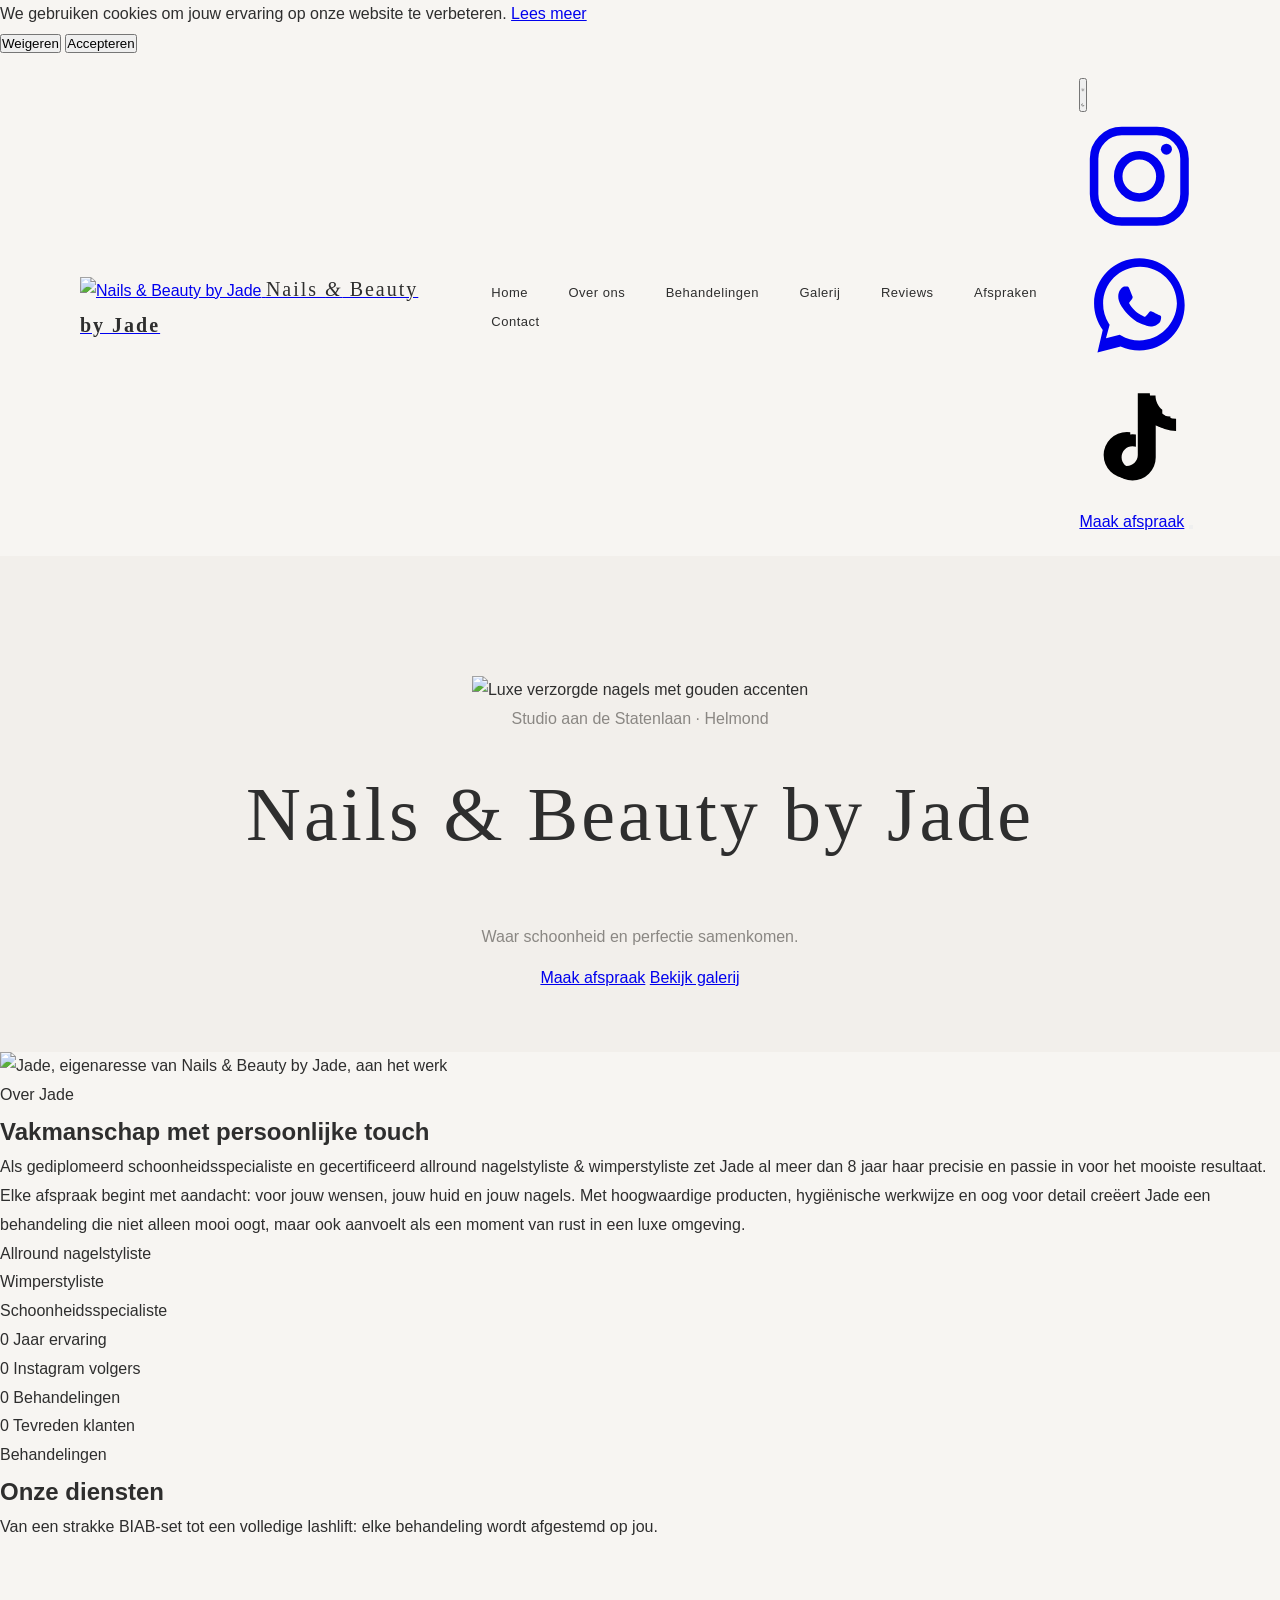
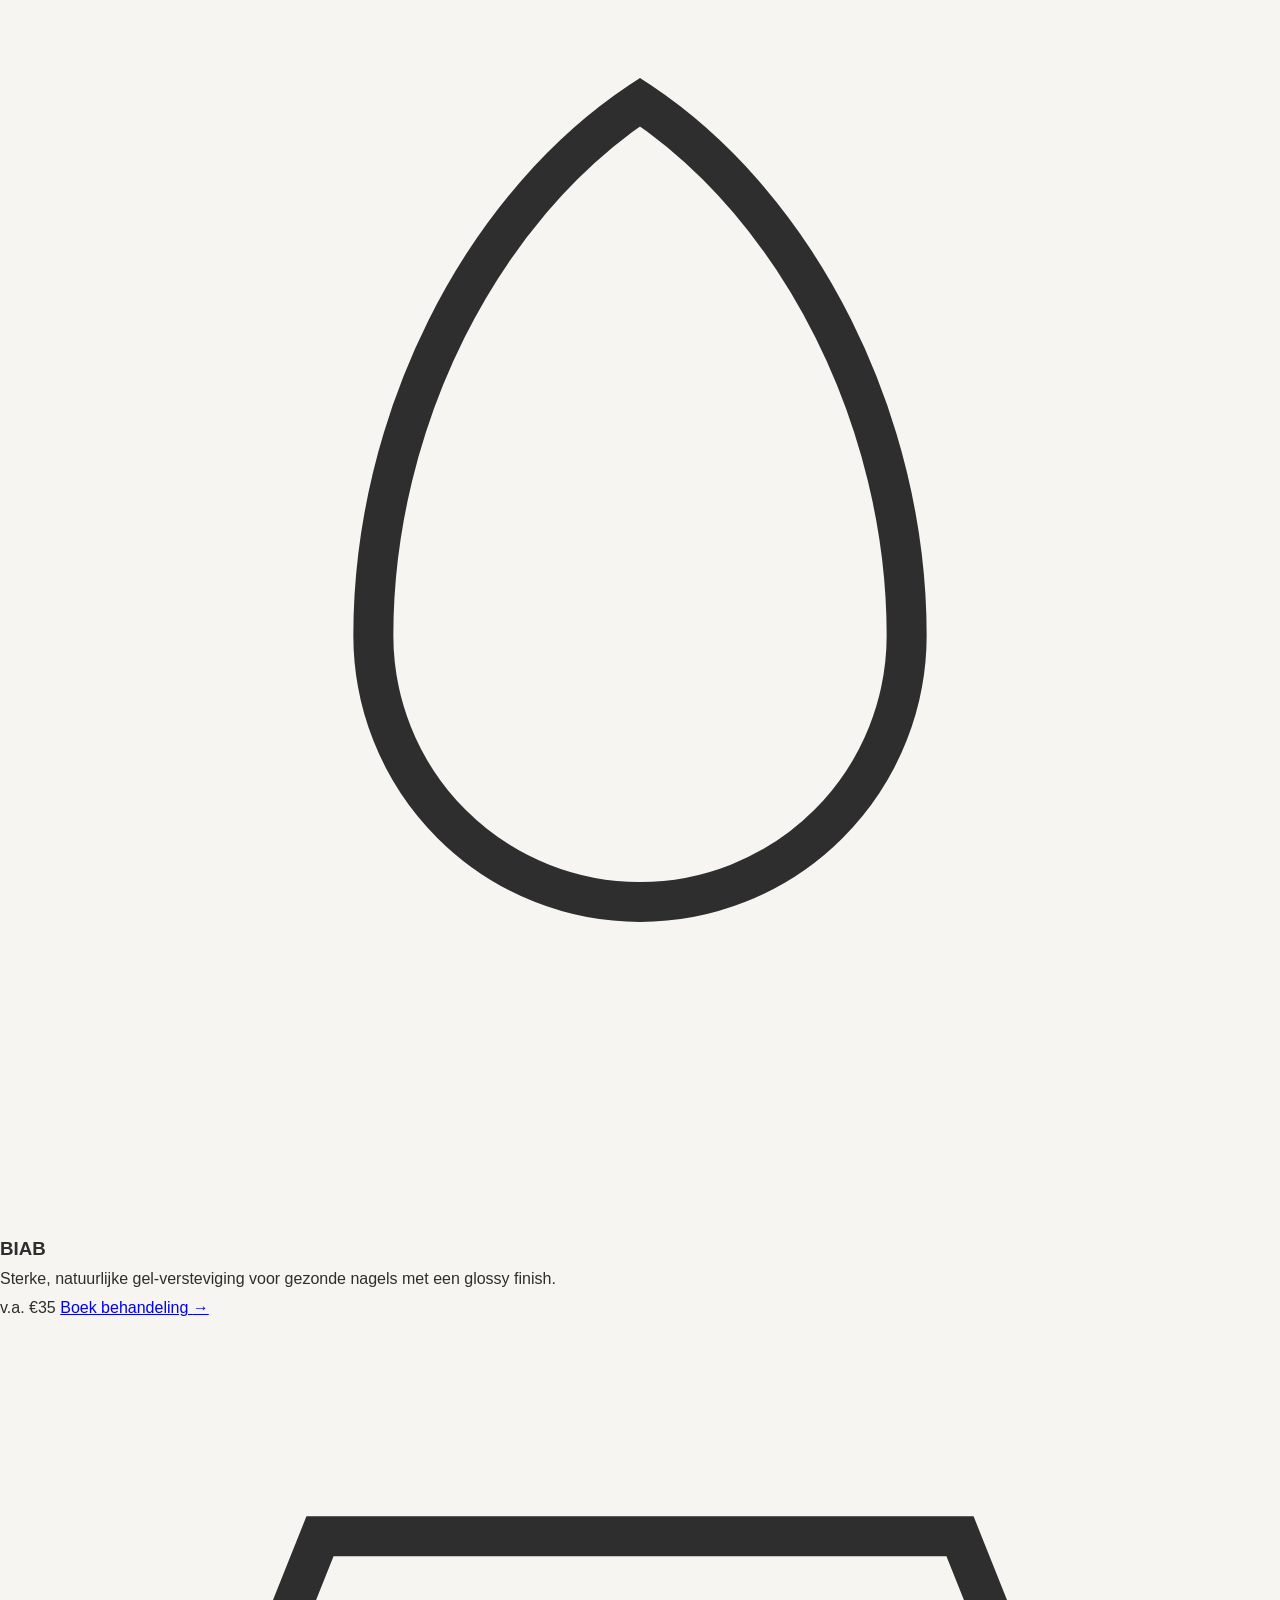
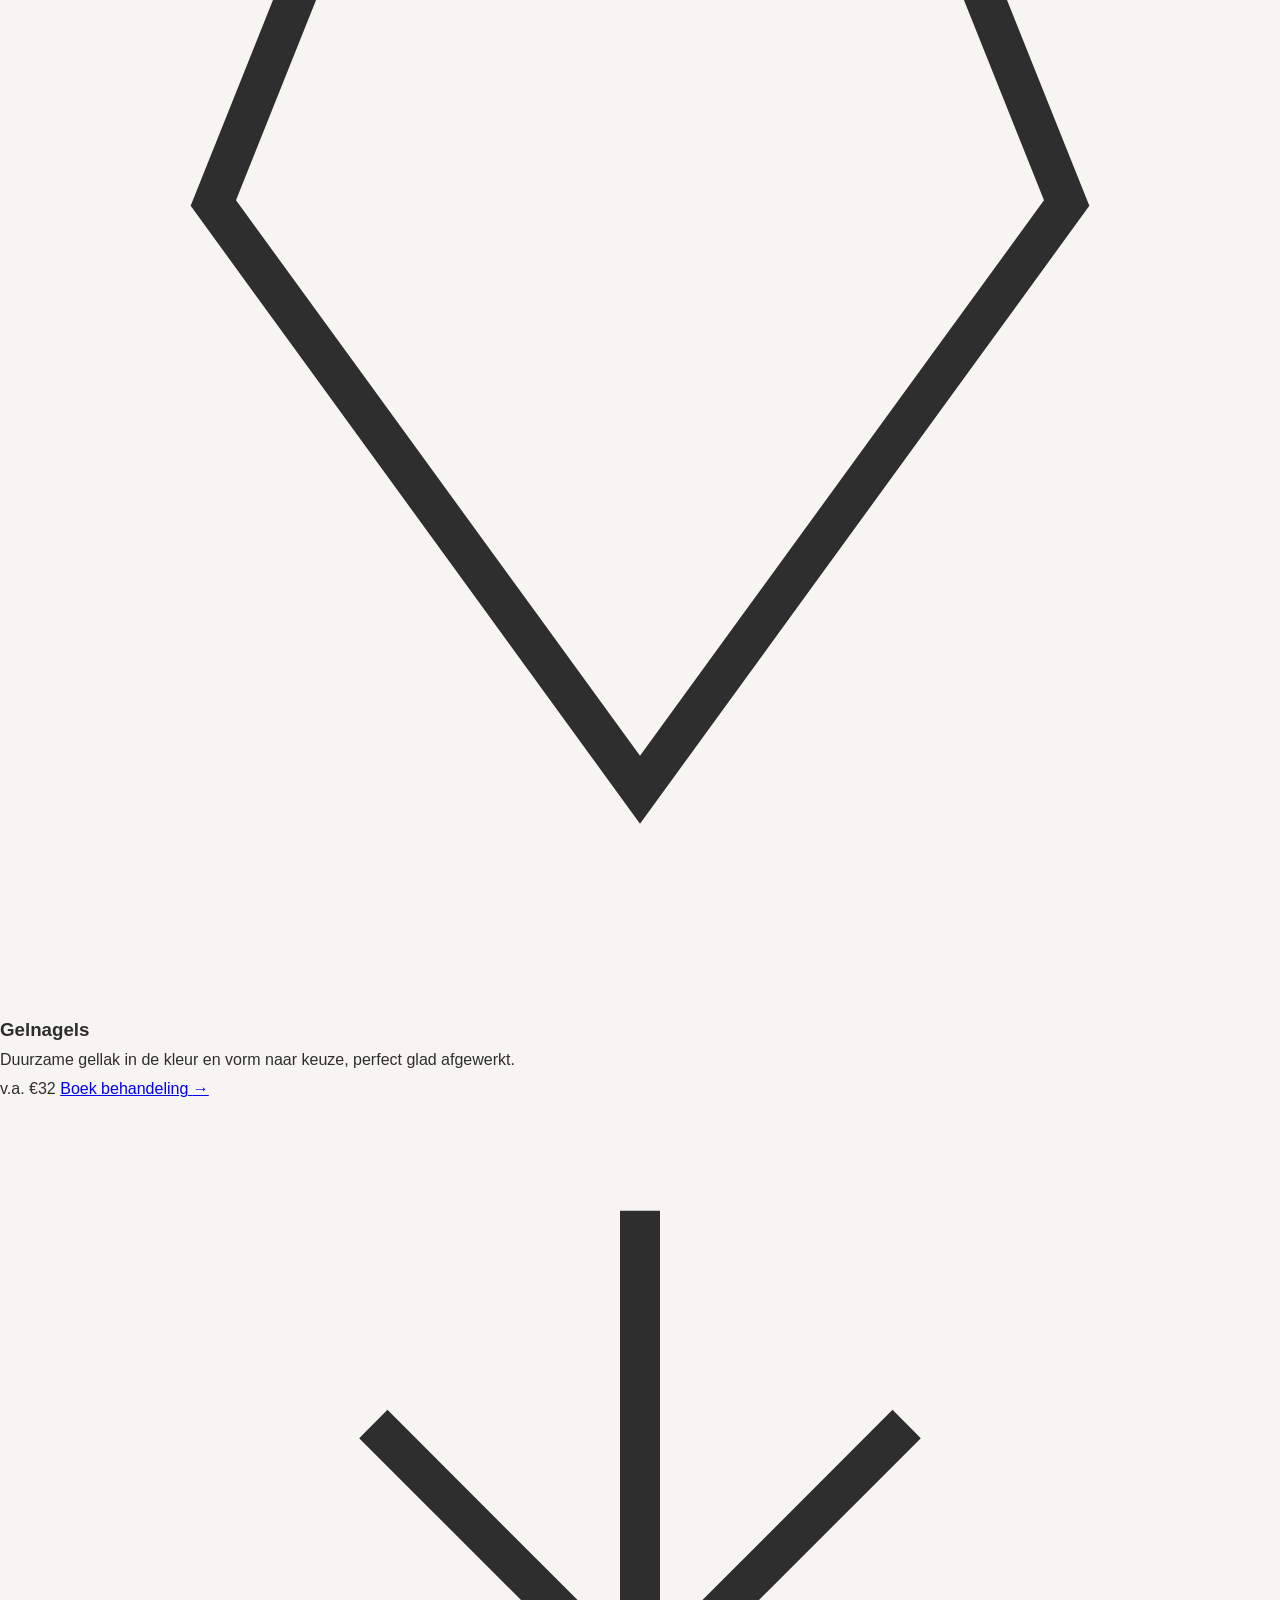
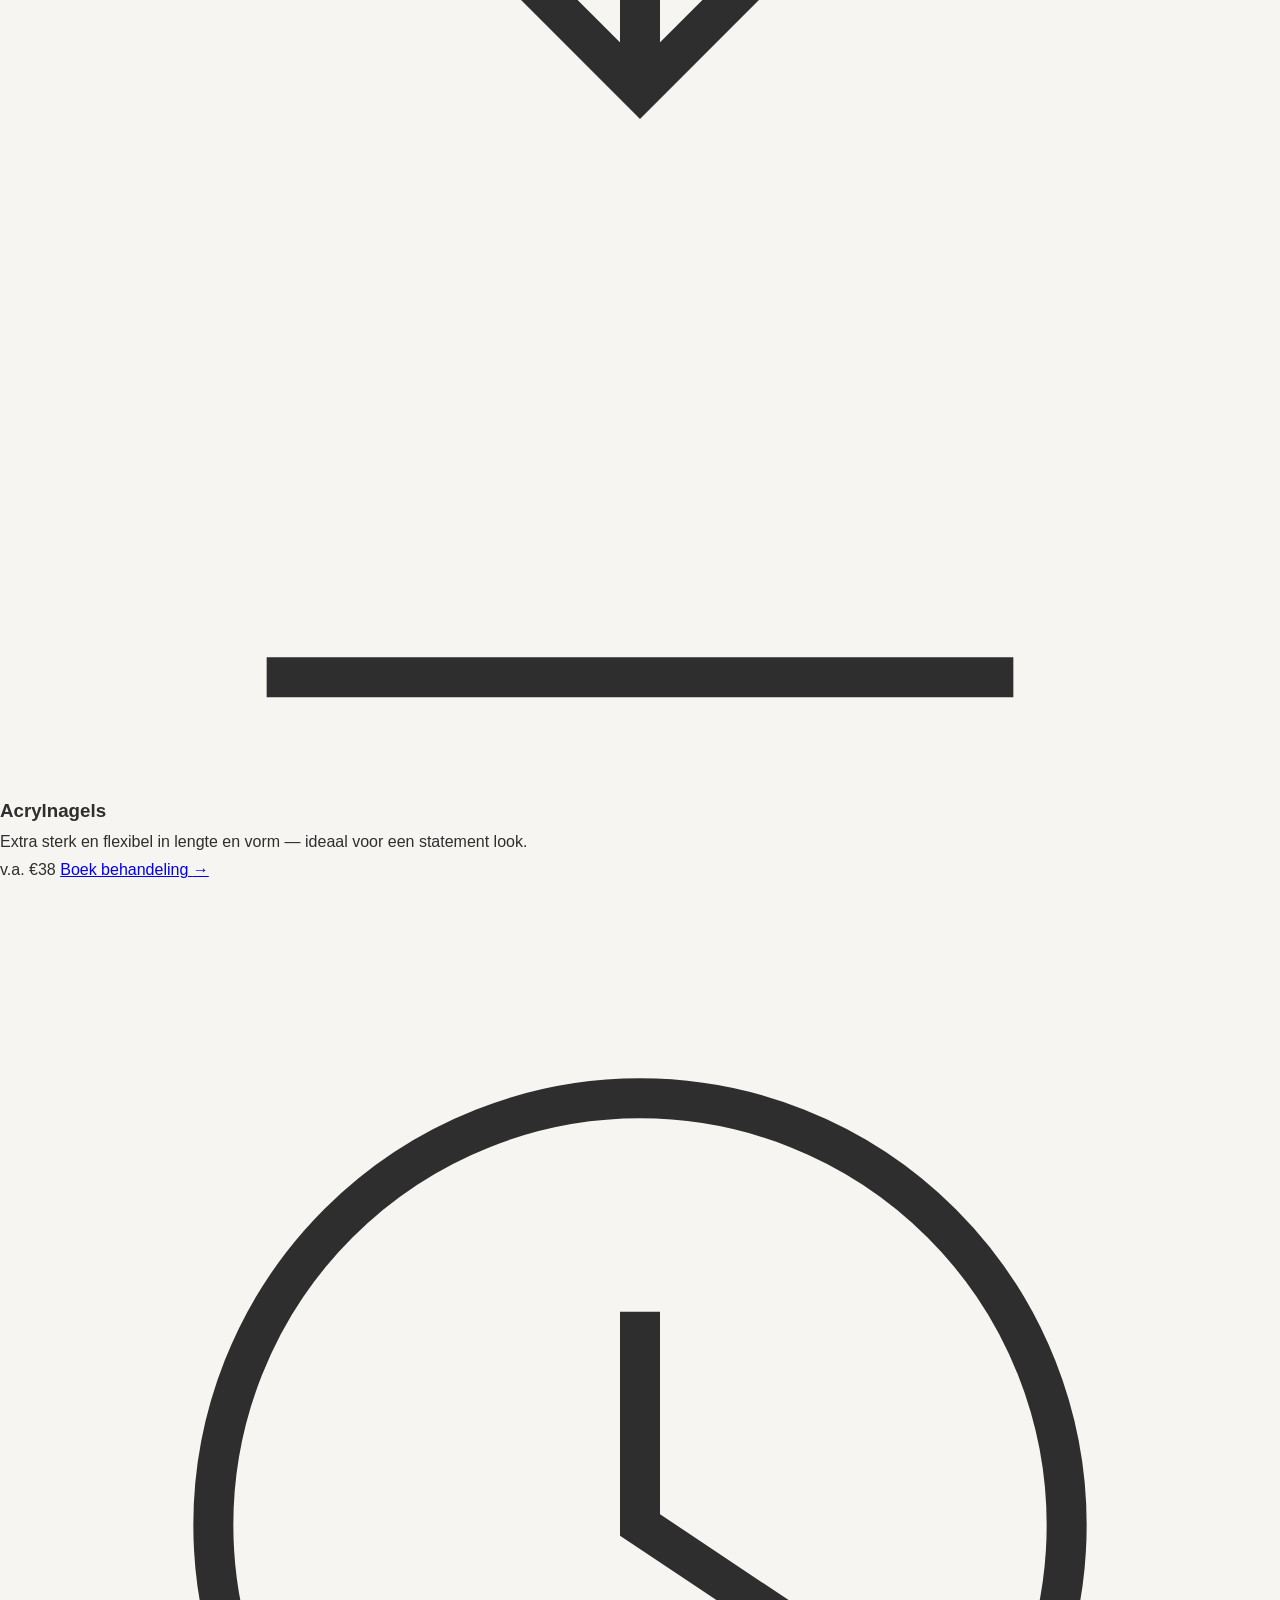
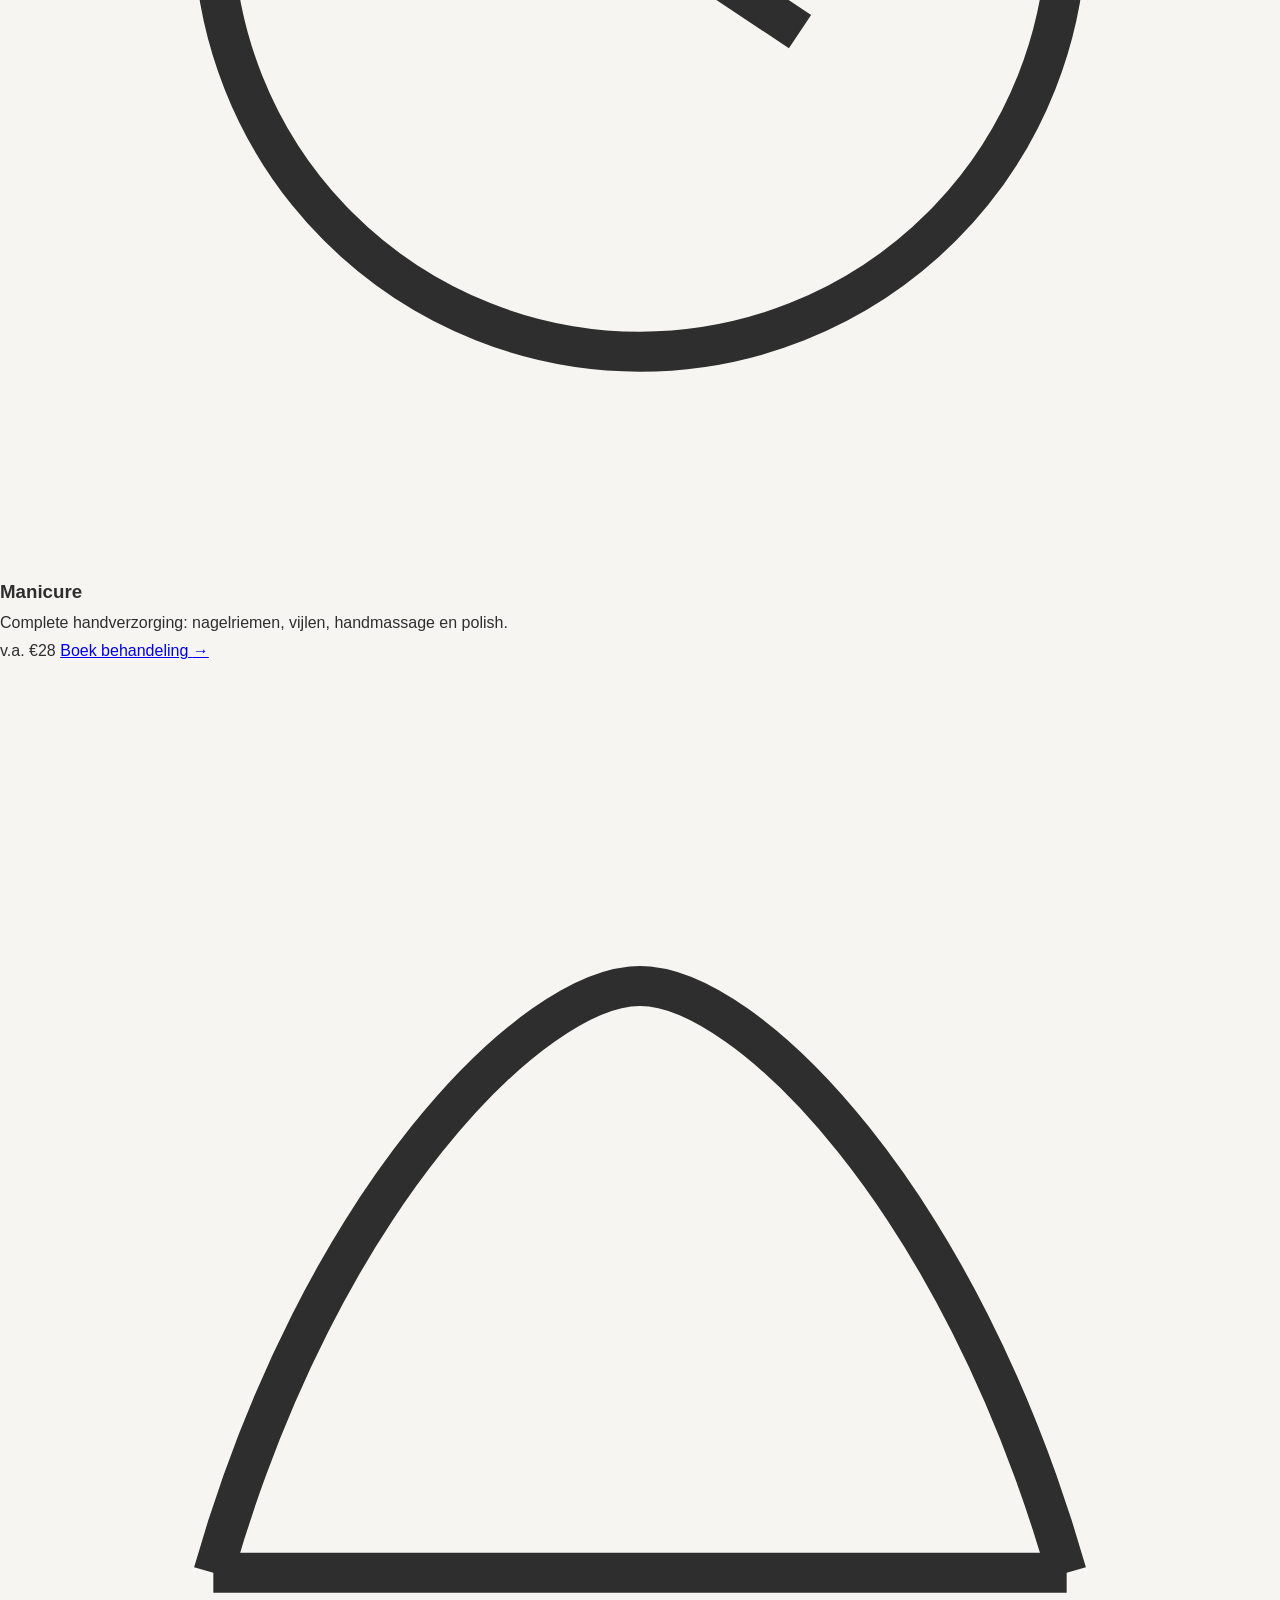
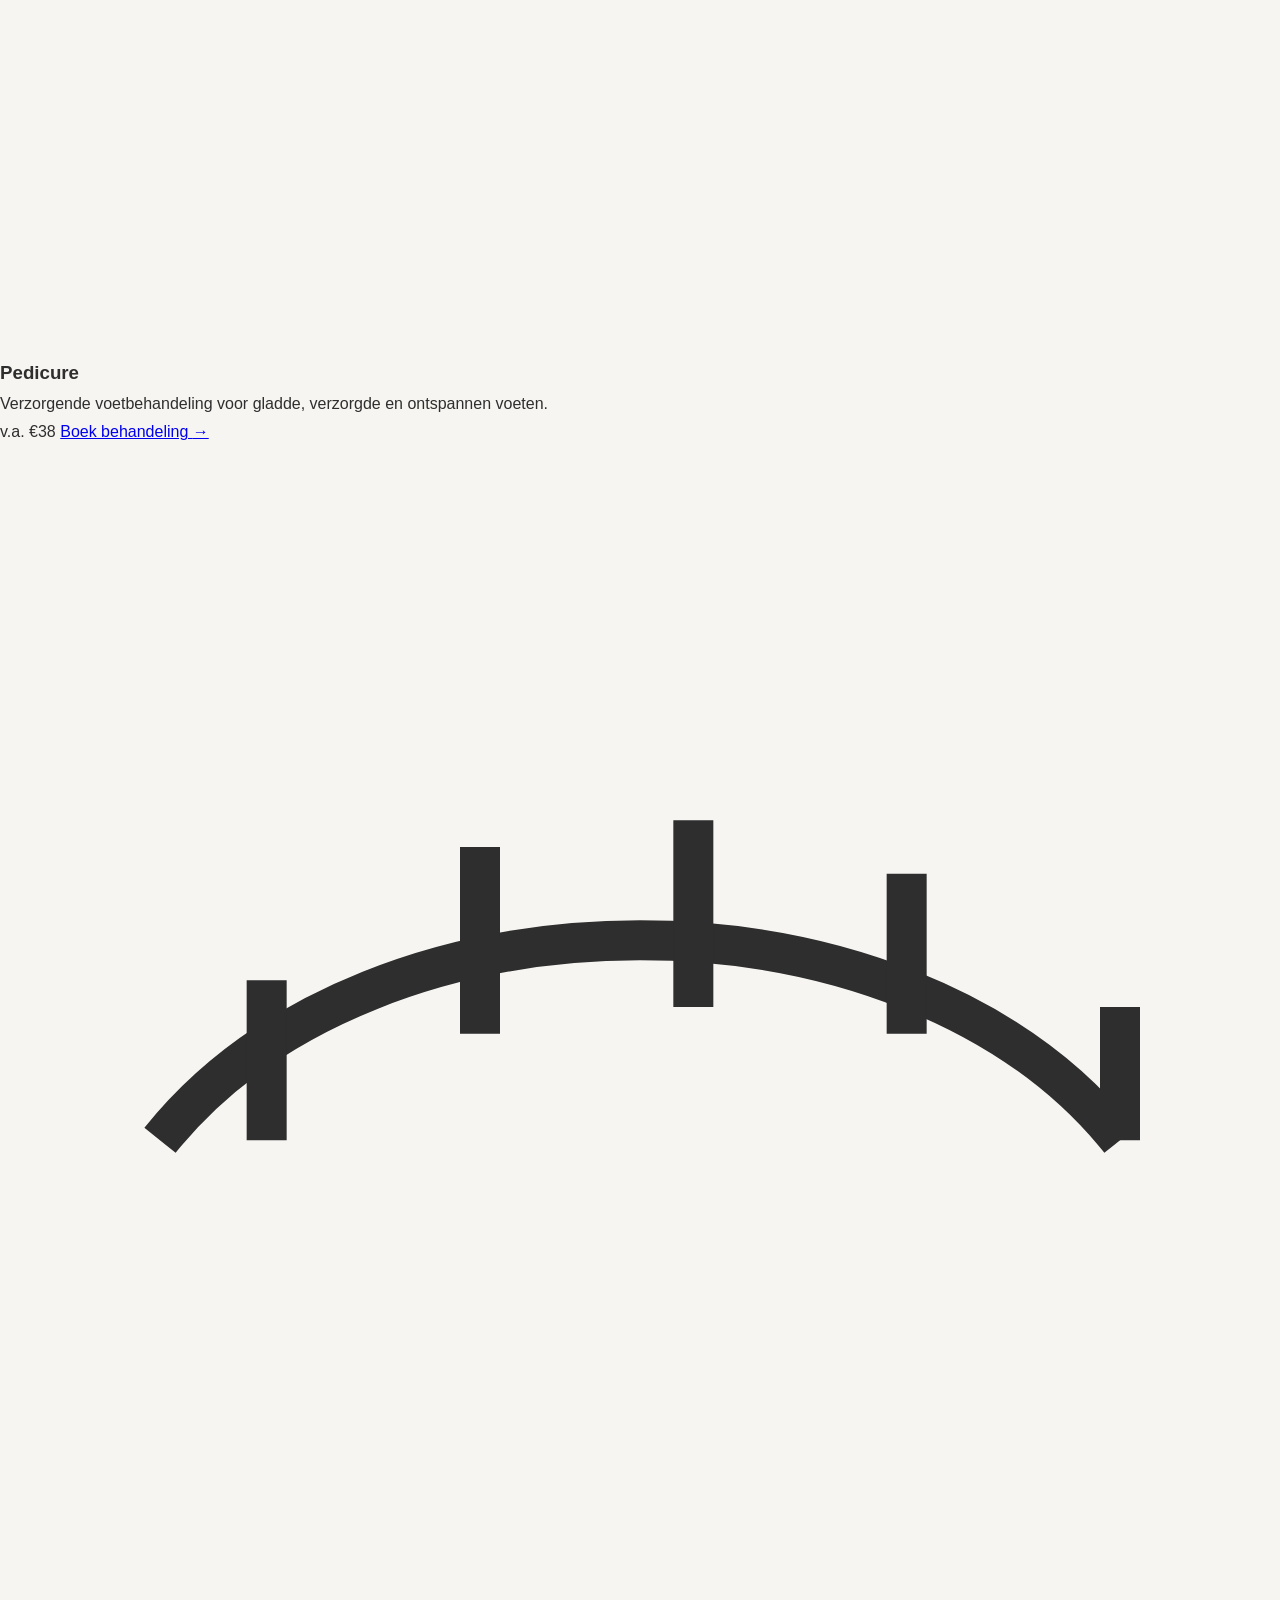
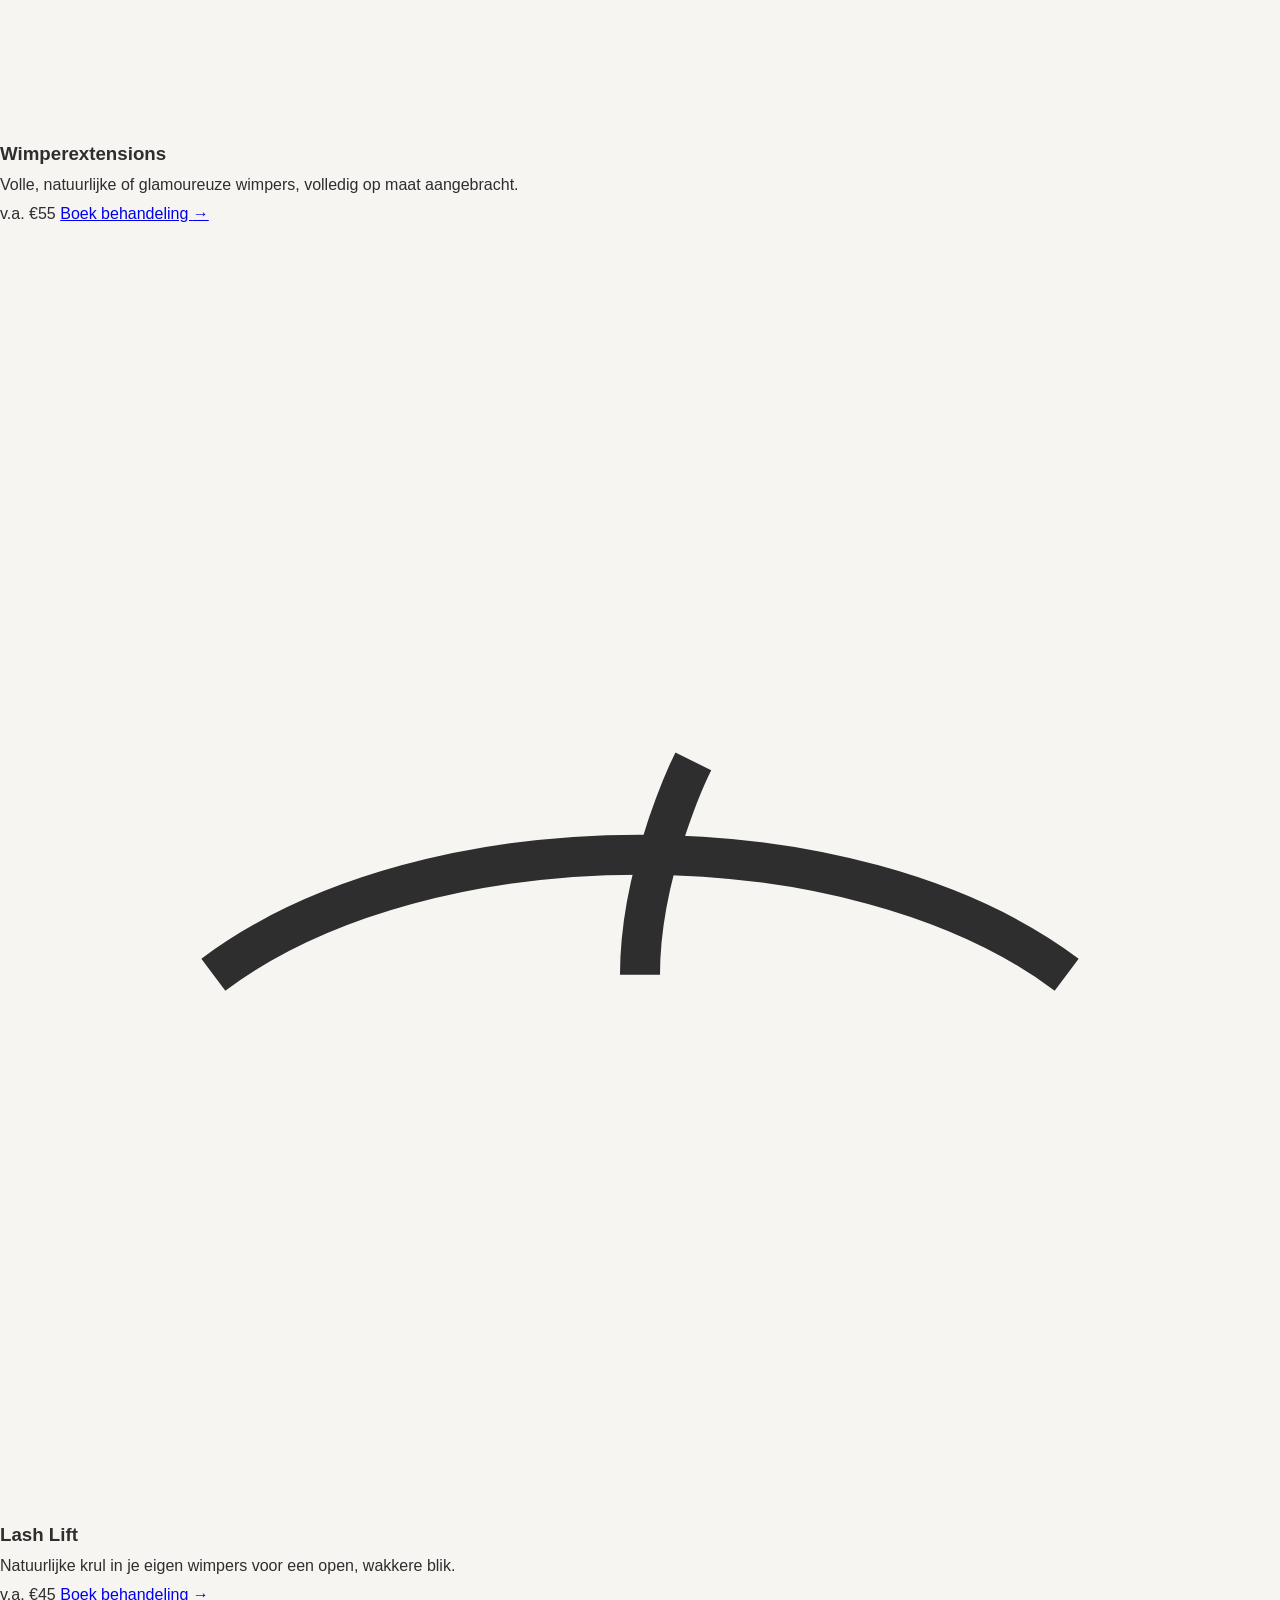
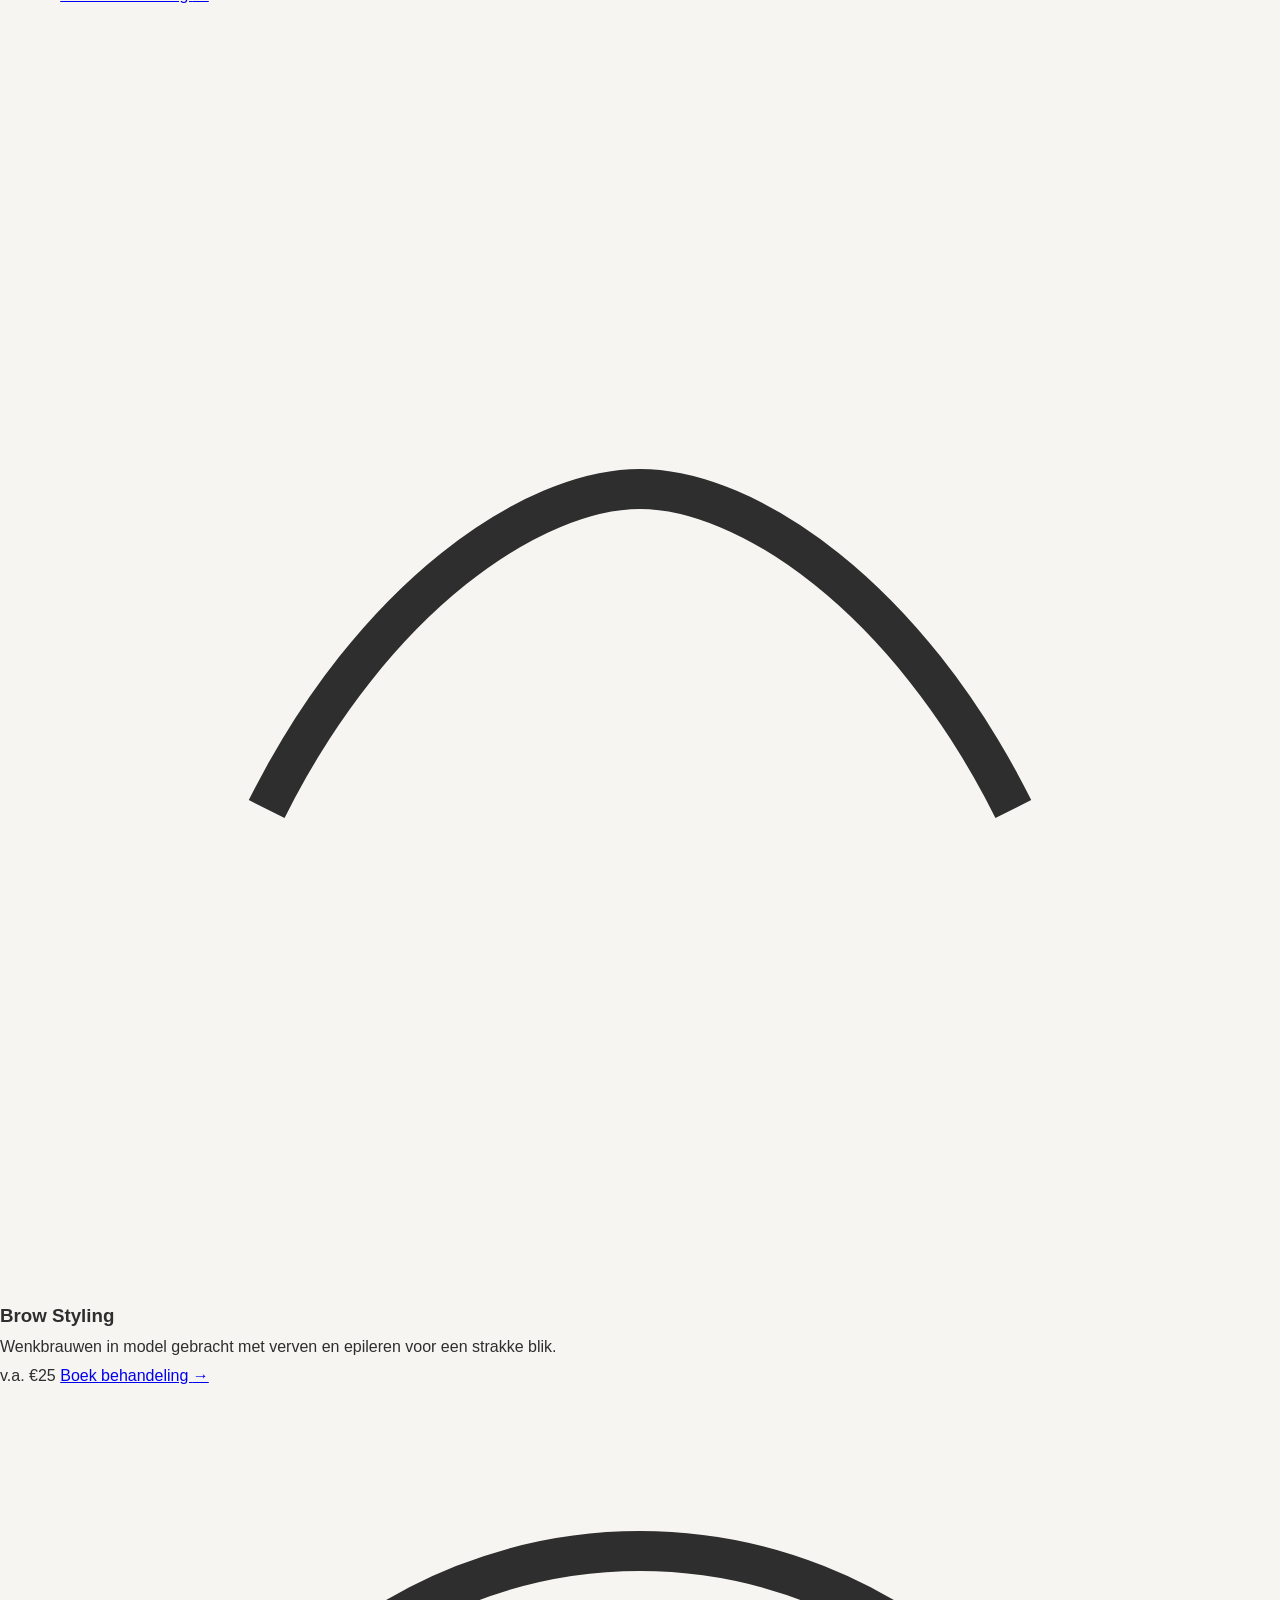
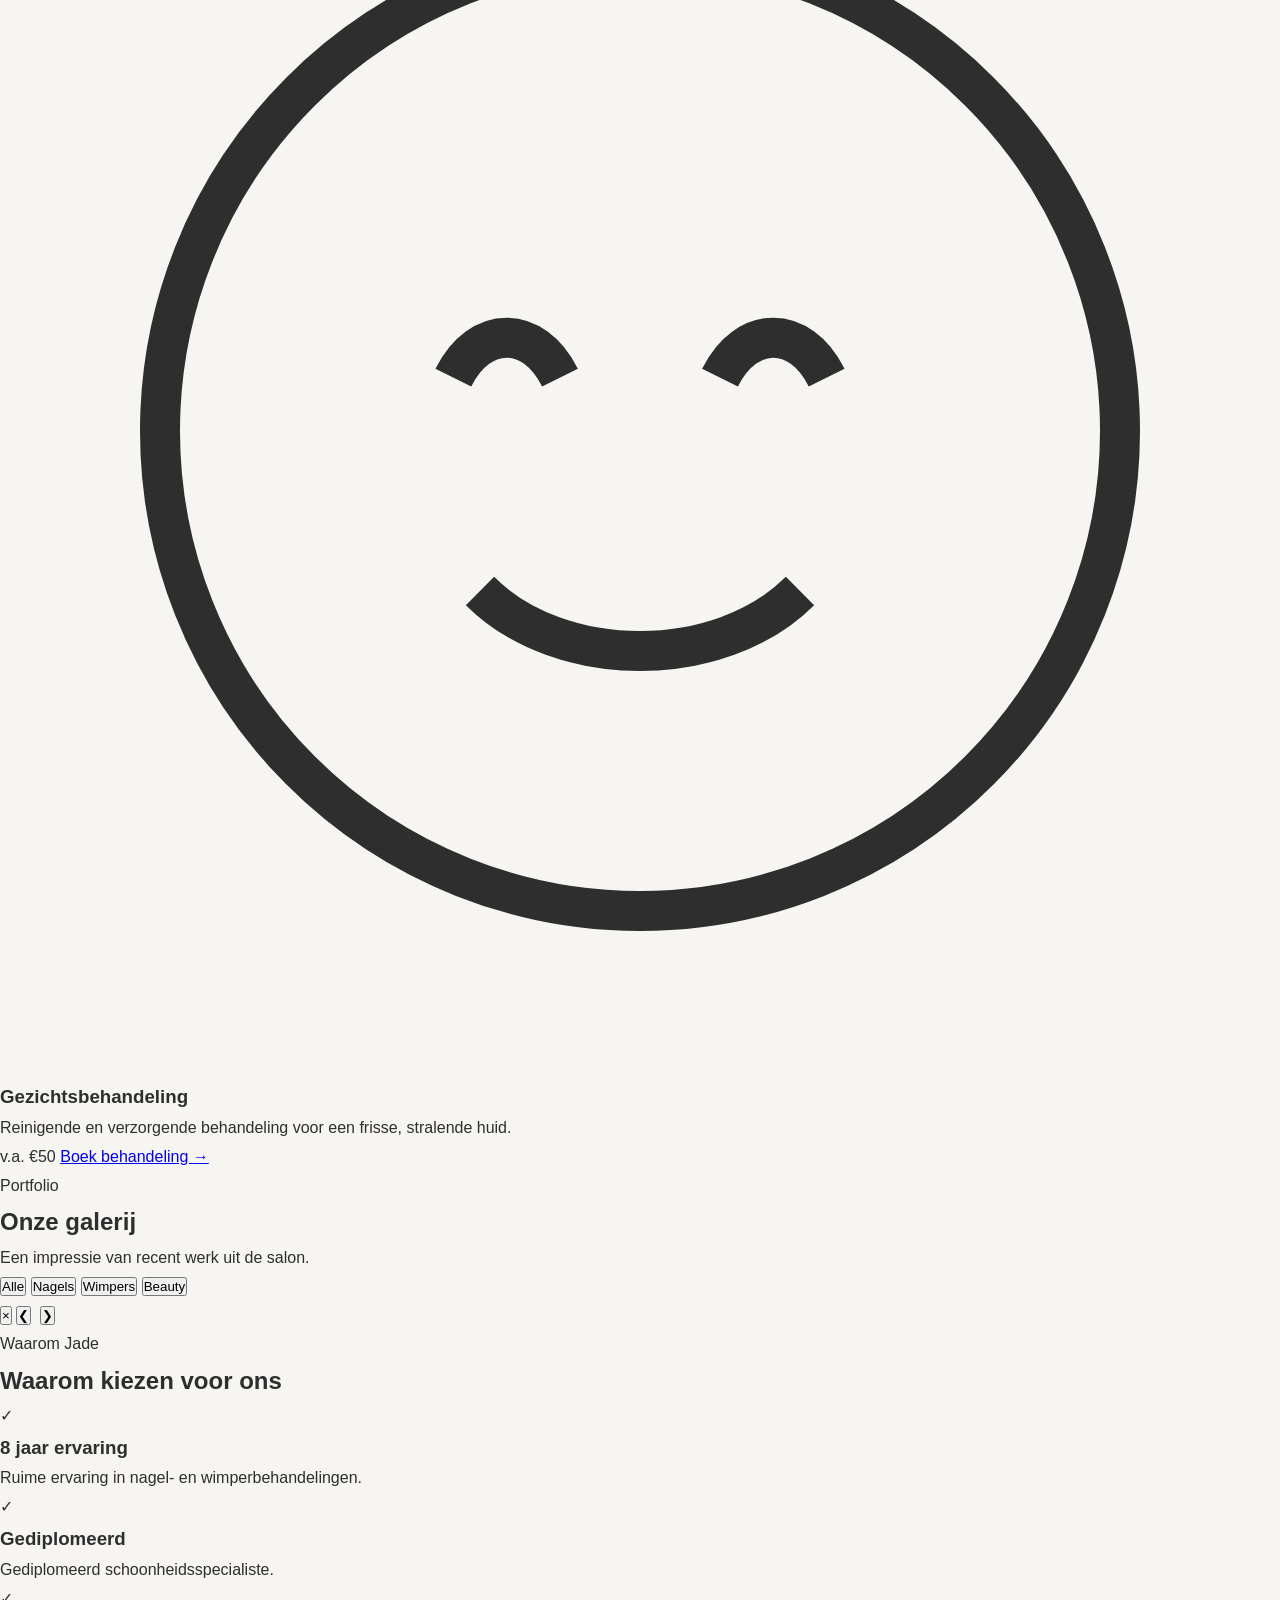
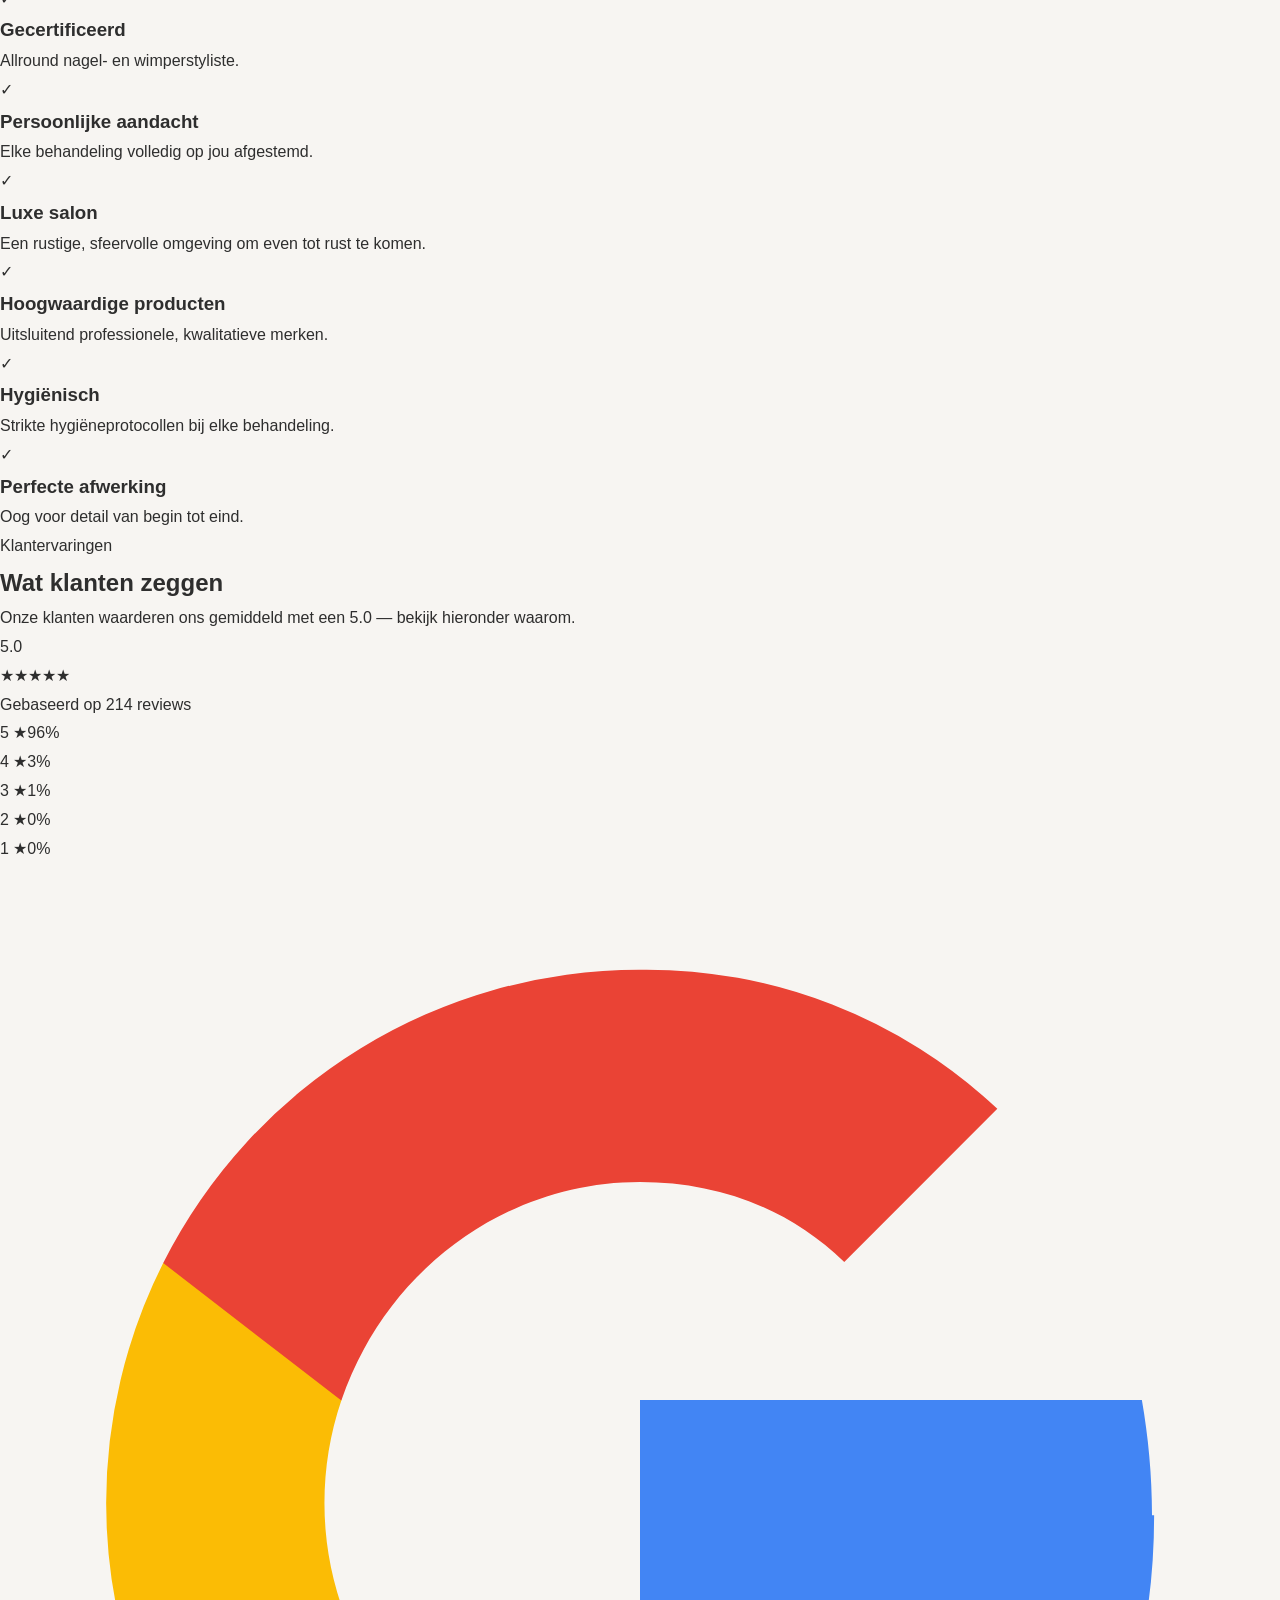
==== commit c4e03d67: "Update index.html Signed-off-by: mr-programs <m.rashid@live.nl>" ====
--- a/index.html
+++ b/index.html
@@ -3,1236 +3,801 @@
 <head>
 <meta charset="UTF-8">
 <meta name="viewport" content="width=device-width, initial-scale=1.0">
-<title>Huda & Roses Dress – Luxury Boutique Eindhoven</title>
+<title>Nails & Beauty by Jade | Luxe Nagelsalon in Helmond</title>
+<meta name="description" content="Nails & Beauty by Jade — luxe nagelsalon in Helmond voor BIAB, gelnagels, acrylnagels, wimperextensions en meer. Gediplomeerd en gecertificeerd. Boek vandaag nog je afspraak.">
+<meta name="keywords" content="nagelsalon Helmond, BIAB, gelnagels, acrylnagels, wimperextensions, lash lift, manicure, pedicure, Nails & Beauty by Jade">
+<meta name="author" content="Nails & Beauty by Jade">
+<meta name="robots" content="index, follow">
+<link rel="canonical" href="https://www.nailsandbeautybyjade.nl/">
+
+<!-- Open Graph -->
+<meta property="og:type" content="business.business">
+<meta property="og:title" content="Nails & Beauty by Jade | Luxe Nagelsalon in Helmond">
+<meta property="og:description" content="Waar schoonheid en perfectie samenkomen. Boek jouw luxe nagel- en beautybehandeling bij Jade.">
+<meta property="og:image" content="images/logo.jpg">
+<meta property="og:url" content="https://www.nailsandbeautybyjade.nl/">
+<meta property="og:locale" content="nl_NL">
+
+<!-- Favicon -->
+<link rel="icon" type="image/jpeg" href="images/logo.jpg">
+
+<!-- Fonts -->
 <link rel="preconnect" href="https://fonts.googleapis.com">
-<link href="https://fonts.googleapis.com/css2?family=Cormorant+Garamond:ital,wght@0,300;0,400;0,500;0,600;1,300;1,400&family=Jost:wght@200;300;400;500&display=swap" rel="stylesheet">
-<style>
-:root {
-  --cream: #f7f3ee;
-  --gold: #c9a96e;
-  --gold-light: #e8d5b0;
-  --gold-glow: rgba(201,169,110,0.4);
-  --black: #0d0b09;
-  --dark: #1a1612;
-  --warm-gray: #8a7f74;
-  --rose: #c4879a;
-  --rose-light: #f0d8df;
-  --white: #fdfbf8;
-  --glass: rgba(253,251,248,0.08);
-  --glass-border: rgba(201,169,110,0.2);
-}
-
-*, *::before, *::after { margin: 0; padding: 0; box-sizing: border-box; }
-
-html { scroll-behavior: smooth; overflow-x: hidden; }
-
-body {
-  font-family: 'Jost', sans-serif;
-  background: var(--cream);
-  color: var(--black);
-  cursor: none;
-  overflow-x: hidden;
-}
-
-/* ─── CUSTOM CURSOR ─── */
-#cursor {
-  width: 12px; height: 12px;
-  background: var(--gold);
-  border-radius: 50%;
-  position: fixed; top: 0; left: 0;
-  pointer-events: none; z-index: 9999;
-  transform: translate(-50%,-50%);
-  transition: transform 0.1s, width 0.3s, height 0.3s, background 0.3s;
-  mix-blend-mode: multiply;
-}
-#cursor-ring {
-  width: 36px; height: 36px;
-  border: 1px solid var(--gold);
-  border-radius: 50%;
-  position: fixed; top: 0; left: 0;
-  pointer-events: none; z-index: 9998;
-  transform: translate(-50%,-50%);
-  transition: transform 0.15s ease, width 0.3s, height 0.3s, opacity 0.3s;
-  opacity: 0.6;
-}
-body:hover #cursor { opacity: 1; }
-a:hover ~ #cursor, button:hover ~ #cursor { transform: translate(-50%,-50%) scale(2.5); }
-
-/* ─── PRELOADER ─── */
-#preloader {
-  position: fixed; inset: 0;
-  background: var(--black);
-  z-index: 10000;
-  display: flex; align-items: center; justify-content: center;
-  overflow: hidden;
-}
-.curtain-left, .curtain-right {
-  position: absolute; top: 0; width: 50%; height: 100%;
-  background: var(--dark);
-  transition: transform 1.4s cubic-bezier(0.76, 0, 0.24, 1);
-  z-index: 2;
-}
-.curtain-left { left: 0; transform-origin: left; }
-.curtain-right { right: 0; transform-origin: right; }
-.preloader-brand {
-  text-align: center; z-index: 3; position: relative;
-  opacity: 0; transform: translateY(20px);
-  transition: opacity 0.8s ease 0.3s, transform 0.8s ease 0.3s;
-}
-.preloader-brand .pre-name {
-  font-family: 'Cormorant Garamond', serif;
-  font-size: clamp(2.5rem, 6vw, 5rem);
-  font-weight: 300;
-  color: var(--cream);
-  letter-spacing: 0.15em;
-  line-height: 1.1;
-}
-.preloader-brand .pre-sub {
-  font-family: 'Jost', sans-serif;
-  font-weight: 200;
-  font-size: 0.7rem;
-  letter-spacing: 0.4em;
-  color: var(--gold);
-  text-transform: uppercase;
-  margin-top: 0.8rem;
-}
-.pre-line {
-  width: 0; height: 1px; background: var(--gold);
-  margin: 1rem auto;
-  transition: width 1s ease 0.8s;
-}
-#preloader.active .preloader-brand { opacity: 1; transform: translateY(0); }
-#preloader.active .pre-line { width: 120px; }
-#preloader.open .curtain-left { transform: translateX(-100%); }
-#preloader.open .curtain-right { transform: translateX(100%); }
-
-/* ─── NAVBAR ─── */
-nav {
-  position: fixed; top: 0; left: 0; right: 0; z-index: 1000;
-  padding: 1.5rem 4rem;
-  display: flex; align-items: center; justify-content: space-between;
-  transition: background 0.4s, padding 0.4s, backdrop-filter 0.4s;
-}
-nav.scrolled {
-  background: rgba(247,243,238,0.92);
-  backdrop-filter: blur(20px);
-  padding: 1rem 4rem;
-  border-bottom: 1px solid var(--glass-border);
-}
-.nav-logo {
-  font-family: 'Cormorant Garamond', serif;
-  font-size: 1.4rem; font-weight: 400;
-  letter-spacing: 0.12em;
-  color: var(--cream);
-  text-decoration: none;
-  transition: color 0.4s;
-}
-nav.scrolled .nav-logo { color: var(--black); }
-.nav-logo span { color: var(--gold); }
-
-.hamburger {
-  width: 36px; height: 20px;
-  display: flex; flex-direction: column;
-  justify-content: space-between;
-  cursor: pointer; z-index: 1001; background: none; border: none;
-}
-.hamburger span {
-  display: block; height: 1px;
-  background: var(--cream);
-  transition: transform 0.4s, opacity 0.4s, background 0.4s, width 0.4s;
-  transform-origin: center;
-}
-.hamburger span:nth-child(2) { width: 60%; margin-left: auto; }
-nav.scrolled .hamburger span { background: var(--black); }
-.hamburger.open span:nth-child(1) { transform: translateY(9.5px) rotate(45deg); background: var(--cream) !important; }
-.hamburger.open span:nth-child(2) { opacity: 0; width: 100%; }
-.hamburger.open span:nth-child(3) { transform: translateY(-9.5px) rotate(-45deg); background: var(--cream) !important; }
-
-/* ─── PORTAL MENU ─── */
-#portal {
-  position: fixed; inset: 0; z-index: 999;
-  background: rgba(13,11,9,0.96);
-  backdrop-filter: blur(30px);
-  display: flex; align-items: center; justify-content: center;
-  clip-path: circle(0% at 95% 5%);
-  transition: clip-path 0.8s cubic-bezier(0.76, 0, 0.24, 1);
-  pointer-events: none;
-}
-#portal.open {
-  clip-path: circle(150% at 95% 5%);
-  pointer-events: all;
-}
-.portal-inner { text-align: center; }
-.portal-nav {
-  list-style: none;
-  display: flex; flex-direction: column; gap: 0.5rem;
-}
-.portal-nav li {
-  opacity: 0; transform: translateY(30px);
-  transition: opacity 0.5s ease, transform 0.5s ease;
-}
-#portal.open .portal-nav li:nth-child(1) { opacity:1; transform:translateY(0); transition-delay:0.2s; }
-#portal.open .portal-nav li:nth-child(2) { opacity:1; transform:translateY(0); transition-delay:0.28s; }
-#portal.open .portal-nav li:nth-child(3) { opacity:1; transform:translateY(0); transition-delay:0.36s; }
-#portal.open .portal-nav li:nth-child(4) { opacity:1; transform:translateY(0); transition-delay:0.44s; }
-#portal.open .portal-nav li:nth-child(5) { opacity:1; transform:translateY(0); transition-delay:0.52s; }
-#portal.open .portal-nav li:nth-child(6) { opacity:1; transform:translateY(0); transition-delay:0.6s; }
-.portal-nav a {
-  font-family: 'Cormorant Garamond', serif;
-  font-size: clamp(2.5rem, 6vw, 5rem);
-  font-weight: 300;
-  color: var(--cream);
-  text-decoration: none;
-  letter-spacing: 0.05em;
-  line-height: 1.2;
-  display: inline-block;
-  position: relative;
-  transition: color 0.3s;
-}
-.portal-nav a::after {
-  content: '';
-  position: absolute; bottom: 2px; left: 0;
-  width: 0; height: 1px;
-  background: var(--gold);
-  transition: width 0.4s ease;
-}
-.portal-nav a:hover { color: var(--gold); }
-.portal-nav a:hover::after { width: 100%; }
-.portal-bottom {
-  margin-top: 3rem;
-  display: flex; gap: 2rem; justify-content: center;
-  opacity: 0; transform: translateY(20px);
-  transition: opacity 0.5s ease 0.65s, transform 0.5s ease 0.65s;
-}
-#portal.open .portal-bottom { opacity: 1; transform: translateY(0); }
-.portal-social {
-  font-size: 0.65rem; letter-spacing: 0.3em;
-  text-transform: uppercase; color: var(--gold);
-  text-decoration: none;
-  transition: opacity 0.3s;
-}
-.portal-social:hover { opacity: 0.6; }
-
-/* ─── HERO ─── */
-#hero {
-  height: 100vh; min-height: 700px;
-  position: relative; overflow: hidden;
-  display: flex; align-items: flex-end;
-  padding: 0 4rem 5rem;
-}
-.hero-slides { position: absolute; inset: 0; }
-.hero-slide {
-  position: absolute; inset: 0;
-  background-size: cover; background-position: center;
-  opacity: 0;
-  transition: opacity 1.5s ease;
-}
-.hero-slide.active { opacity: 1; }
-/* Gradient overlays as hero bg visuals */
-.hero-slide:nth-child(1) { background: linear-gradient(135deg, #1a0e0a 0%, #3d2219 40%, #6b3d2e 70%, #c4879a 100%); }
-.hero-slide:nth-child(2) { background: linear-gradient(135deg, #0d0b09 0%, #2a2018 40%, #5c4a2e 70%, #c9a96e 100%); }
-.hero-slide:nth-child(3) { background: linear-gradient(135deg, #12100e 0%, #1e1a15 40%, #3d3028 70%, #8a7f74 100%); }
-/* Decorative fabric texture */
-.hero-slide::before {
-  content: '';
-  position: absolute; inset: 0;
-  background-image: repeating-linear-gradient(
-    45deg, transparent, transparent 2px,
-    rgba(255,255,255,0.015) 2px, rgba(255,255,255,0.015) 4px
-  );
-}
-.hero-overlay {
-  position: absolute; inset: 0;
-  background: linear-gradient(to top, rgba(13,11,9,0.7) 0%, rgba(13,11,9,0.1) 60%, transparent 100%);
-}
-.hero-content { position: relative; z-index: 2; max-width: 700px; }
-.hero-tag {
-  font-size: 0.65rem; letter-spacing: 0.4em;
-  text-transform: uppercase; color: var(--gold);
-  margin-bottom: 1.5rem;
-  opacity: 0; transform: translateY(20px);
-  animation: fadeUp 0.8s ease 0.5s forwards;
-}
-.hero-title {
-  font-family: 'Cormorant Garamond', serif;
-  font-size: clamp(3.5rem, 8vw, 7rem);
-  font-weight: 300;
-  color: var(--cream);
-  line-height: 0.95;
-  letter-spacing: -0.01em;
-  opacity: 0; transform: translateY(30px);
-  animation: fadeUp 0.9s ease 0.7s forwards;
-}
-.hero-title em { font-style: italic; color: var(--gold-light); }
-.hero-subtitle {
-  font-size: 0.8rem; letter-spacing: 0.2em;
-  text-transform: uppercase; color: var(--warm-gray);
-  margin: 1.5rem 0 2.5rem;
-  opacity: 0; transform: translateY(20px);
-  animation: fadeUp 0.8s ease 0.9s forwards;
-}
-.hero-ctas {
-  display: flex; gap: 1.2rem; flex-wrap: wrap;
-  opacity: 0; transform: translateY(20px);
-  animation: fadeUp 0.8s ease 1.1s forwards;
-}
-.btn-primary {
-  display: inline-flex; align-items: center; gap: 0.6rem;
-  padding: 1rem 2.2rem;
-  background: var(--gold);
-  color: var(--black);
-  font-family: 'Jost', sans-serif;
-  font-size: 0.72rem; font-weight: 500;
-  letter-spacing: 0.2em; text-transform: uppercase;
-  text-decoration: none; border: none; cursor: pointer;
-  position: relative; overflow: hidden;
-  transition: transform 0.3s, box-shadow 0.3s;
-}
-.btn-primary::before {
-  content: '';
-  position: absolute; inset: 0;
-  background: rgba(255,255,255,0.15);
-  transform: translateX(-100%);
-  transition: transform 0.4s ease;
-}
-.btn-primary:hover::before { transform: translateX(0); }
-.btn-primary:hover {
-  transform: translateY(-2px);
-  box-shadow: 0 8px 30px var(--gold-glow);
-}
-.btn-ghost {
-  display: inline-flex; align-items: center; gap: 0.6rem;
-  padding: 1rem 2.2rem;
-  background: transparent;
-  color: var(--cream);
-  font-family: 'Jost', sans-serif;
-  font-size: 0.72rem; font-weight: 400;
-  letter-spacing: 0.2em; text-transform: uppercase;
-  text-decoration: none; border: 1px solid rgba(247,243,238,0.3);
-  cursor: pointer;
-  transition: border-color 0.3s, color 0.3s, transform 0.3s;
-}
-.btn-ghost:hover {
-  border-color: var(--gold);
-  color: var(--gold);
-  transform: translateY(-2px);
-}
-
-/* Slide indicators */
-.hero-dots {
-  position: absolute; right: 4rem; bottom: 5rem;
-  display: flex; flex-direction: column; gap: 0.6rem; z-index: 2;
-}
-.dot {
-  width: 4px; height: 20px; background: rgba(247,243,238,0.3);
-  cursor: pointer; transition: background 0.3s, height 0.3s;
-}
-.dot.active { background: var(--gold); height: 40px; }
-
-/* ─── SECTIONS COMMON ─── */
-section { padding: 7rem 4rem; }
-.section-tag {
-  font-size: 0.6rem; letter-spacing: 0.5em;
-  text-transform: uppercase; color: var(--gold);
-  margin-bottom: 1rem;
-}
-.section-title {
-  font-family: 'Cormorant Garamond', serif;
-  font-size: clamp(2.5rem, 5vw, 4.5rem);
-  font-weight: 300;
-  line-height: 1.05;
-  color: var(--black);
-}
-.section-title em { font-style: italic; color: var(--rose); }
-.divider {
-  width: 60px; height: 1px;
-  background: var(--gold);
-  margin: 2rem 0;
-}
-
-/* ─── ABOUT ─── */
-#about { background: var(--white); }
-.about-grid {
-  display: grid;
-  grid-template-columns: 1fr 1fr;
-  gap: 6rem;
-  align-items: center;
-  max-width: 1300px; margin: 0 auto;
-}
-.about-visual {
-  position: relative; height: 600px;
-}
-.about-card {
-  position: absolute;
-  border: 1px solid var(--glass-border);
-  overflow: hidden;
-}
-.about-card-main {
-  inset: 0; bottom: 80px;
-  background: linear-gradient(135deg, #3d2219, #c4879a 60%, #e8d5b0);
-}
-.about-card-accent {
-  bottom: 0; right: 0; width: 55%; height: 200px;
-  background: var(--black);
-  display: flex; align-items: center; justify-content: center;
-}
-.about-card-accent-inner {
-  text-align: center;
-  font-family: 'Cormorant Garamond', serif;
-  color: var(--gold);
-}
-.about-card-accent-inner .num {
-  font-size: 3.5rem; font-weight: 300; line-height: 1;
-}
-.about-card-accent-inner .label {
-  font-size: 0.55rem; letter-spacing: 0.35em;
-  text-transform: uppercase; color: var(--warm-gray);
-  margin-top: 0.4rem;
-}
-/* Fabric pattern on card */
-.about-card-main::before {
-  content: '';
-  position: absolute; inset: 0;
-  background-image: radial-gradient(circle at 30% 50%, rgba(247,243,238,0.12) 0%, transparent 60%),
-    radial-gradient(circle at 80% 80%, rgba(201,169,110,0.15) 0%, transparent 50%);
-}
-.about-text p {
-  font-size: 1.05rem; line-height: 1.9;
-  color: var(--warm-gray); font-weight: 300;
-  margin-bottom: 1.5rem;
-}
-.about-features {
-  display: flex; gap: 2.5rem; margin-top: 2.5rem; flex-wrap: wrap;
-}
-.feat { text-align: center; }
-.feat-num {
-  font-family: 'Cormorant Garamond', serif;
-  font-size: 2.5rem; font-weight: 300; color: var(--gold);
-  line-height: 1;
-}
-.feat-label {
-  font-size: 0.6rem; letter-spacing: 0.3em;
-  text-transform: uppercase; color: var(--warm-gray);
-  margin-top: 0.3rem;
-}
-
-/* ─── COLLECTION ─── */
-#collection { background: var(--black); padding-bottom: 5rem; }
-#collection .section-title { color: var(--cream); }
-#collection .divider { background: var(--rose); }
-.collection-header {
-  display: flex; justify-content: space-between; align-items: flex-end;
-  max-width: 1300px; margin: 0 auto 3rem;
-  flex-wrap: wrap; gap: 1rem;
-}
-.collection-grid {
-  display: grid;
-  grid-template-columns: repeat(3, 1fr);
-  gap: 1px;
-  max-width: 1300px; margin: 0 auto;
-}
-.collection-item {
-  position: relative; overflow: hidden;
-  aspect-ratio: 3/4;
-  cursor: pointer;
-}
-.collection-item:first-child {
-  grid-row: span 2;
-  aspect-ratio: auto;
-}
-.item-bg {
-  width: 100%; height: 100%;
-  transition: transform 0.7s cubic-bezier(0.25, 0.46, 0.45, 0.94);
-}
-.collection-item:hover .item-bg { transform: scale(1.06); }
-.item-bg-1 { background: linear-gradient(160deg, #2a1515, #8b3a52, #c4879a); }
-.item-bg-2 { background: linear-gradient(160deg, #1a1410, #4a3520, #c9a96e); }
-.item-bg-3 { background: linear-gradient(160deg, #0d0f14, #1e2840, #4a6fa5); }
-.item-bg-4 { background: linear-gradient(160deg, #14100d, #3d2a1a, #8a6040); }
-.item-bg-5 { background: linear-gradient(160deg, #0d1210, #1a3028, #4a8060); }
-/* Fabric shimmer overlay */
-.item-bg::after {
-  content: '';
-  position: absolute; inset: 0;
-  background: linear-gradient(45deg,
-    transparent 0%, rgba(255,255,255,0.05) 30%,
-    transparent 50%, rgba(255,255,255,0.03) 70%, transparent 100%
-  );
-}
-.item-overlay {
-  position: absolute; inset: 0;
-  background: linear-gradient(to top, rgba(13,11,9,0.85) 0%, transparent 60%);
-  opacity: 0; transition: opacity 0.4s;
-  display: flex; flex-direction: column;
-  justify-content: flex-end; padding: 2rem;
-}
-.collection-item:hover .item-overlay { opacity: 1; }
-.item-name {
-  font-family: 'Cormorant Garamond', serif;
-  font-size: 1.6rem; font-weight: 300; color: var(--cream);
-  transform: translateY(10px); transition: transform 0.4s;
-}
-.item-cat {
-  font-size: 0.6rem; letter-spacing: 0.35em;
-  text-transform: uppercase; color: var(--gold);
-  margin-top: 0.3rem;
-  transform: translateY(10px); transition: transform 0.4s 0.05s;
-}
-.collection-item:hover .item-name,
-.collection-item:hover .item-cat { transform: translateY(0); }
-/* Large item decorative elements */
-.item-deco {
-  position: absolute;
-  border: 1px solid rgba(201,169,110,0.2);
-  pointer-events: none;
-}
-.item-deco-1 { inset: 20px; }
-
-/* ─── APPOINTMENT CTA ─── */
-#appointment {
-  background: var(--cream);
-  text-align: center;
-  padding: 6rem 4rem;
-}
-.appt-inner {
-  max-width: 700px; margin: 0 auto;
-}
-.appt-inner .section-tag { display: block; margin-bottom: 1.2rem; }
-.appt-inner .section-title { margin-bottom: 1rem; }
-.appt-inner p {
-  color: var(--warm-gray); font-weight: 300;
-  font-size: 1rem; line-height: 1.8; margin-bottom: 2.5rem;
-}
-.btn-glow {
-  display: inline-flex; align-items: center; gap: 0.8rem;
-  padding: 1.2rem 3rem;
-  background: var(--black);
-  color: var(--gold);
-  font-family: 'Jost', sans-serif;
-  font-size: 0.75rem; font-weight: 500;
-  letter-spacing: 0.25em; text-transform: uppercase;
-  text-decoration: none; border: 1px solid var(--gold);
-  position: relative; overflow: hidden;
-  transition: transform 0.3s, box-shadow 0.3s;
-  animation: pulse-glow 3s ease-in-out infinite;
-}
-@keyframes pulse-glow {
-  0%, 100% { box-shadow: 0 0 0 rgba(201,169,110,0); }
-  50% { box-shadow: 0 0 35px rgba(201,169,110,0.4); }
-}
-.btn-glow:hover {
-  transform: translateY(-3px);
-  box-shadow: 0 12px 40px var(--gold-glow) !important;
-  animation: none;
-}
-.btn-glow::before {
-  content: '';
-  position: absolute; top: 0; left: -100%;
-  width: 100%; height: 100%;
-  background: linear-gradient(90deg, transparent, rgba(201,169,110,0.15), transparent);
-  transition: left 0.5s ease;
-}
-.btn-glow:hover::before { left: 100%; }
-
-/* ─── REVIEWS ─── */
-#reviews { background: var(--dark); overflow: hidden; }
-#reviews .section-title { color: var(--cream); }
-.reviews-header {
-  max-width: 1300px; margin: 0 auto 3rem;
-  display: flex; justify-content: space-between; align-items: flex-end;
-  flex-wrap: wrap; gap: 1rem;
-}
-.reviews-track-wrap { overflow: hidden; position: relative; max-width: 100%; }
-.reviews-track {
-  display: flex; gap: 1.5rem;
-  transition: transform 0.6s cubic-bezier(0.25, 0.46, 0.45, 0.94);
-  will-change: transform;
-}
-.review-card {
-  min-width: 380px;
-  background: rgba(247,243,238,0.05);
-  border: 1px solid rgba(201,169,110,0.12);
-  padding: 2.5rem;
-  flex-shrink: 0;
-  transition: background 0.3s, border-color 0.3s;
-}
-.review-card:hover {
-  background: rgba(247,243,238,0.08);
-  border-color: rgba(201,169,110,0.3);
-}
-.stars { color: var(--gold); font-size: 0.85rem; letter-spacing: 0.1em; margin-bottom: 1.2rem; }
-.review-text {
-  font-family: 'Cormorant Garamond', serif;
-  font-size: 1.2rem; font-weight: 300; font-style: italic;
-  color: var(--cream); line-height: 1.6;
-  margin-bottom: 1.5rem;
-}
-.review-author {
-  font-size: 0.65rem; letter-spacing: 0.3em;
-  text-transform: uppercase; color: var(--warm-gray);
-}
-.review-author span { color: var(--gold); }
-.reviews-nav {
-  display: flex; gap: 1rem; align-items: center;
-}
-.rev-btn {
-  width: 44px; height: 44px;
-  border: 1px solid rgba(201,169,110,0.3);
-  background: none; color: var(--gold);
-  font-size: 1.1rem;
-  cursor: pointer;
-  transition: background 0.3s, border-color 0.3s;
-  display: flex; align-items: center; justify-content: center;
-}
-.rev-btn:hover { background: rgba(201,169,110,0.1); border-color: var(--gold); }
-.review-leave-btn {
-  display: inline-flex; align-items: center; gap: 0.5rem;
-  padding: 0.8rem 1.8rem;
-  background: transparent; color: var(--gold);
-  font-family: 'Jost', sans-serif;
-  font-size: 0.65rem; font-weight: 400;
-  letter-spacing: 0.25em; text-transform: uppercase;
-  text-decoration: none; border: 1px solid rgba(201,169,110,0.4);
-  transition: all 0.3s;
-}
-.review-leave-btn:hover {
-  background: var(--gold); color: var(--black);
-  box-shadow: 0 0 25px var(--gold-glow);
-}
-
-/* ─── SOCIALS ─── */
-#socials { background: var(--white); text-align: center; }
-.socials-inner { max-width: 800px; margin: 0 auto; }
-.socials-inner .section-title { margin-bottom: 1rem; }
-.socials-inner > p {
-  color: var(--warm-gray); font-weight: 300; margin-bottom: 3rem;
-}
-.social-grid {
-  display: grid; grid-template-columns: 1fr 1fr; gap: 1.5rem;
-}
-.social-card {
-  padding: 3rem 2rem;
-  border: 1px solid var(--glass-border);
-  text-decoration: none; color: inherit;
-  position: relative; overflow: hidden;
-  transition: transform 0.3s, box-shadow 0.3s;
-  display: flex; flex-direction: column; align-items: center;
-}
-.social-card::before {
-  content: '';
-  position: absolute; inset: 0;
-  opacity: 0; transition: opacity 0.4s;
-}
-.social-card.insta::before { background: linear-gradient(135deg, rgba(240,216,223,0.3), rgba(201,169,110,0.2)); }
-.social-card.tiktok::before { background: linear-gradient(135deg, rgba(13,11,9,0.1), rgba(201,169,110,0.15)); }
-.social-card:hover::before { opacity: 1; }
-.social-card:hover { transform: translateY(-4px); box-shadow: 0 12px 40px rgba(0,0,0,0.1); }
-.social-icon {
-  font-size: 2.5rem; margin-bottom: 1rem;
-  transition: transform 0.3s;
-}
-.social-card:hover .social-icon { transform: scale(1.1); }
-.social-name {
-  font-family: 'Cormorant Garamond', serif;
-  font-size: 1.8rem; font-weight: 300; color: var(--black);
-  margin-bottom: 0.5rem;
-}
-.social-handle {
-  font-size: 0.65rem; letter-spacing: 0.25em;
-  text-transform: uppercase; color: var(--gold);
-}
-
-/* ─── CONTACT ─── */
-#contact { background: var(--black); }
-#contact .section-title { color: var(--cream); }
-.contact-grid {
-  display: grid; grid-template-columns: 1fr 1fr; gap: 5rem;
-  max-width: 1300px; margin: 0 auto;
-  align-items: start;
-}
-.contact-info { margin-top: 1rem; }
-.contact-block { margin-bottom: 2.5rem; }
-.contact-label {
-  font-size: 0.6rem; letter-spacing: 0.35em;
-  text-transform: uppercase; color: var(--gold);
-  margin-bottom: 0.6rem;
-}
-.contact-value {
-  font-family: 'Cormorant Garamond', serif;
-  font-size: 1.3rem; font-weight: 300; color: var(--cream);
-  line-height: 1.5;
-}
-.contact-value a { color: inherit; text-decoration: none; transition: color 0.3s; }
-.contact-value a:hover { color: var(--gold); }
-.hours-grid {
-  display: grid; grid-template-columns: auto 1fr;
-  gap: 0.4rem 1.5rem;
-}
-.hours-day { font-size: 0.7rem; letter-spacing: 0.1em; color: var(--warm-gray); }
-.hours-time { font-size: 0.7rem; color: var(--cream); }
-.call-btn {
-  display: inline-flex; align-items: center; gap: 0.7rem;
-  padding: 1rem 2rem;
-  border: 1px solid rgba(201,169,110,0.3);
-  color: var(--gold);
-  font-size: 0.7rem; letter-spacing: 0.2em; text-transform: uppercase;
-  text-decoration: none;
-  transition: all 0.3s; margin-top: 1rem;
-}
-.call-btn:hover {
-  background: var(--gold); color: var(--black);
-  box-shadow: 0 0 25px var(--gold-glow);
-}
-.contact-map {
-  aspect-ratio: 1;
-  background: linear-gradient(135deg, #1a1612, #2e2318);
-  border: 1px solid rgba(201,169,110,0.1);
-  display: flex; flex-direction: column;
-  align-items: center; justify-content: center;
-  text-align: center; padding: 3rem;
-}
-.map-pin {
-  font-size: 3rem; margin-bottom: 1rem;
-  animation: float 3s ease-in-out infinite;
-}
-@keyframes float { 0%,100%{transform:translateY(0)} 50%{transform:translateY(-8px)} }
-.map-address {
-  font-family: 'Cormorant Garamond', serif;
-  font-size: 1.4rem; font-weight: 300; color: var(--cream);
-  line-height: 1.4; margin-bottom: 0.8rem;
-}
-.map-sub { font-size: 0.65rem; letter-spacing: 0.3em; text-transform: uppercase; color: var(--warm-gray); }
-.map-link {
-  display: inline-block; margin-top: 1.5rem;
-  padding: 0.8rem 1.8rem;
-  border: 1px solid rgba(201,169,110,0.3);
-  color: var(--gold); font-size: 0.65rem;
-  letter-spacing: 0.25em; text-transform: uppercase;
-  text-decoration: none; transition: all 0.3s;
-}
-.map-link:hover { background: rgba(201,169,110,0.1); }
-
-/* ─── FOOTER ─── */
-footer {
-  background: var(--black);
-  border-top: 1px solid rgba(201,169,110,0.1);
-  padding: 3rem 4rem;
-  display: flex; justify-content: space-between; align-items: center;
-  flex-wrap: wrap; gap: 2rem;
-}
-.footer-logo {
-  font-family: 'Cormorant Garamond', serif;
-  font-size: 1.3rem; font-weight: 300;
-  color: var(--cream); letter-spacing: 0.1em;
-}
-.footer-logo span { color: var(--gold); }
-.footer-copy {
-  font-size: 0.6rem; letter-spacing: 0.2em;
-  color: var(--warm-gray); text-transform: uppercase;
-}
-.footer-socials { display: flex; gap: 1.5rem; }
-.footer-social {
-  font-size: 0.6rem; letter-spacing: 0.25em;
-  text-transform: uppercase; color: var(--warm-gray);
-  text-decoration: none; transition: color 0.3s;
-}
-.footer-social:hover { color: var(--gold); }
-
-/* ─── STICKY CTA ─── */
-#sticky-cta {
-  position: fixed; bottom: 2rem; right: 2rem;
-  z-index: 500; display: flex; flex-direction: column; gap: 0.8rem;
-  opacity: 0; transform: translateX(20px);
-  transition: opacity 0.5s, transform 0.5s;
-  pointer-events: none;
-}
-#sticky-cta.visible { opacity: 1; transform: translateX(0); pointer-events: all; }
-.sticky-btn {
-  display: flex; align-items: center; gap: 0.6rem;
-  padding: 0.8rem 1.4rem;
-  font-size: 0.62rem; letter-spacing: 0.2em; text-transform: uppercase;
-  text-decoration: none; font-weight: 500;
-  transition: transform 0.3s, box-shadow 0.3s;
-  white-space: nowrap;
-}
-.sticky-appt {
-  background: var(--gold); color: var(--black);
-  box-shadow: 0 4px 20px var(--gold-glow);
-  animation: pulse-glow 3s ease-in-out infinite;
-}
-.sticky-appt:hover { transform: translateX(-4px); box-shadow: 0 8px 30px var(--gold-glow); }
-.sticky-insta {
-  background: var(--black); color: var(--cream);
-  border: 1px solid rgba(201,169,110,0.3);
-}
-.sticky-insta:hover { transform: translateX(-4px); border-color: var(--rose); }
-
-/* ─── ANIMATIONS ─── */
-@keyframes fadeUp {
-  to { opacity: 1; transform: translateY(0); }
-}
-.reveal {
-  opacity: 0; transform: translateY(40px);
-  transition: opacity 0.8s ease, transform 0.8s ease;
-}
-.reveal.visible { opacity: 1; transform: translateY(0); }
-.reveal-left { opacity: 0; transform: translateX(-40px); transition: opacity 0.8s, transform 0.8s; }
-.reveal-left.visible { opacity: 1; transform: translateX(0); }
-.reveal-right { opacity: 0; transform: translateX(40px); transition: opacity 0.8s, transform 0.8s; }
-.reveal-right.visible { opacity: 1; transform: translateX(0); }
-
-/* ─── RESPONSIVE ─── */
-@media (max-width: 1024px) {
-  nav { padding: 1.5rem 2.5rem; }
-  nav.scrolled { padding: 1rem 2.5rem; }
-  section { padding: 5rem 2.5rem; }
-  #hero { padding: 0 2.5rem 4rem; }
-  .about-grid { grid-template-columns: 1fr; gap: 3rem; }
-  .about-visual { height: 400px; }
-  .contact-grid { grid-template-columns: 1fr; gap: 3rem; }
-  .collection-grid { grid-template-columns: repeat(2, 1fr); }
-  .collection-item:first-child { grid-row: span 1; aspect-ratio: 3/4; }
-  footer { flex-direction: column; text-align: center; }
-}
-@media (max-width: 768px) {
-  nav { padding: 1.2rem 1.5rem; }
-  nav.scrolled { padding: 0.9rem 1.5rem; }
-  section { padding: 4rem 1.5rem; }
-  #hero { padding: 0 1.5rem 3rem; }
-  .hero-dots { display: none; }
-  .collection-grid { grid-template-columns: 1fr; }
-  .social-grid { grid-template-columns: 1fr; }
-  .hero-ctas { flex-direction: column; }
-  .hero-ctas .btn-primary, .hero-ctas .btn-ghost { text-align: center; justify-content: center; }
-  .review-card { min-width: 280px; }
-  #sticky-cta { bottom: 1rem; right: 1rem; }
-  .sticky-btn { padding: 0.7rem 1rem; font-size: 0.58rem; }
-  footer { padding: 2rem 1.5rem; }
-}
-@media (max-width: 480px) {
-  .portal-nav a { font-size: 2.2rem; }
-  .about-features { gap: 1.5rem; }
-}
-
-/* ─── GOLD SHIMMER DECORATIONS ─── */
-.shimmer-line {
-  position: absolute;
-  background: linear-gradient(90deg, transparent, var(--gold), transparent);
-  height: 1px; width: 100%;
-  opacity: 0.2; pointer-events: none;
-}
-</style>
+<link rel="preconnect" href="https://fonts.gstatic.com" crossorigin>
+<link href="https://fonts.googleapis.com/css2?family=Playfair+Display:ital,wght@0,400;0,500;0,600;0,700;1,500&family=Poppins:wght@300;400;500;600;700&display=swap" rel="stylesheet">
+
+<link rel="stylesheet" href="css/style.css">
+
+<!-- Prevent theme flash: set theme before paint -->
+<script>
+  (function(){
+    try{
+      var saved = localStorage.getItem('jade_theme');
+      var theme = saved || (window.matchMedia('(prefers-color-scheme: dark)').matches ? 'dark' : 'light');
+      document.documentElement.setAttribute('data-theme', theme);
+    }catch(e){ document.documentElement.setAttribute('data-theme','light'); }
+  })();
+</script>
 </head>
 <body>
 
-<!-- CURSOR -->
-<div id="cursor"></div>
-<div id="cursor-ring"></div>
-
-<!-- PRELOADER -->
-<div id="preloader">
-  <div class="curtain-left"></div>
-  <div class="curtain-right"></div>
-  <div class="preloader-brand">
-    <div class="pre-name">Huda &amp;<br><em style="font-style:italic;color:var(--gold)">Roses</em></div>
-    <div class="pre-line"></div>
-    <div class="pre-sub">Luxury Boutique · Eindhoven</div>
+<!-- ============ PRELOADER ============ -->
+<div class="preloader" id="preloader" aria-hidden="true">
+  <div class="preloader-inner">
+    <svg class="preloader-ring" viewBox="0 0 120 120">
+      <circle class="ring-track" cx="60" cy="60" r="52"></circle>
+      <circle class="ring-sweep" cx="60" cy="60" r="52"></circle>
+    </svg>
+    <div class="preloader-mark">
+      <img src="images/logo.jpg" alt="Nails & Beauty by Jade logo">
+    </div>
+    <p class="preloader-label">Nails &amp; Beauty <em>by Jade</em></p>
   </div>
 </div>
 
-<!-- NAV -->
-<nav id="navbar">
-  <a href="#hero" class="nav-logo">Huda &amp; <span>Roses</span></a>
-  <button class="hamburger" id="hamburger" aria-label="Menu">
-    <span></span><span></span><span></span>
-  </button>
-</nav>
-
-<!-- PORTAL MENU -->
-<div id="portal">
-  <div class="portal-inner">
-    <ul class="portal-nav">
-      <li><a href="#hero" class="portal-link">Home</a></li>
-      <li><a href="#collection" class="portal-link">Collectie</a></li>
-      <li><a href="#appointment" class="portal-link">Boek Afspraak</a></li>
-      <li><a href="#reviews" class="portal-link">Reviews</a></li>
-      <li><a href="#socials" class="portal-link">Socials</a></li>
-      <li><a href="#contact" class="portal-link">Contact</a></li>
-    </ul>
-    <div class="portal-bottom">
-      <a href="https://www.instagram.com/huda.roses_dress" target="_blank" class="portal-social">Instagram</a>
-      <a href="https://www.tiktok.com/@huda.roses_dress" target="_blank" class="portal-social">TikTok</a>
-      <a href="https://huda-roses-dress.reservio.com/booking" target="_blank" class="portal-social">Reserveer</a>
-    </div>
+<!-- ============ CURSOR GLOW (desktop only) ============ -->
+<div class="cursor-glow" id="cursorGlow" aria-hidden="true"></div>
+
+<!-- ============ SCROLL PROGRESS ============ -->
+<div class="scroll-progress" id="scrollProgress" aria-hidden="true"></div>
+
+<!-- ============ COOKIE BANNER ============ -->
+<div class="cookie-banner" id="cookieBanner" role="dialog" aria-live="polite">
+  <p>We gebruiken cookies om jouw ervaring op onze website te verbeteren. <a href="privacy.html">Lees meer</a></p>
+  <div class="cookie-actions">
+    <button class="btn btn-ghost btn-sm" id="cookieDecline">Weigeren</button>
+    <button class="btn btn-gold btn-sm" id="cookieAccept">Accepteren</button>
   </div>
 </div>
 
-<!-- HERO -->
-<section id="hero">
-  <div class="hero-slides">
-    <div class="hero-slide active"></div>
-    <div class="hero-slide"></div>
-    <div class="hero-slide"></div>
-  </div>
-  <div class="hero-overlay"></div>
+<!-- ============ NAVBAR ============ -->
+<header class="navbar" id="navbar">
+  <div class="nav-container">
+    <a href="#home" class="nav-logo">
+      <span class="logo-mark"><img src="images/logo.jpg" alt="Nails & Beauty by Jade"></span>
+      <span class="logo-text">Nails <em>&amp;</em> Beauty <strong>by Jade</strong></span>
+    </a>
+
+    <nav class="nav-links" id="navLinks" aria-label="Hoofdmenu">
+      <a href="#home" class="nav-link active">Home</a>
+      <a href="#over-ons" class="nav-link">Over ons</a>
+      <a href="#behandelingen" class="nav-link">Behandelingen</a>
+      <a href="#galerij" class="nav-link">Galerij</a>
+      <a href="#reviews" class="nav-link">Reviews</a>
+      <a href="#afspraken" class="nav-link">Afspraken</a>
+      <a href="#contact" class="nav-link">Contact</a>
+    </nav>
+
+    <div class="nav-actions">
+      <button class="theme-toggle" id="themeToggle" aria-label="Wissel tussen licht en donker thema">
+        <svg class="icon-sun" viewBox="0 0 24 24" fill="none" stroke="currentColor" stroke-width="1.8"><circle cx="12" cy="12" r="4.6"/><path d="M12 2.5v2.4M12 19.1v2.4M4.2 4.2l1.7 1.7M18.1 18.1l1.7 1.7M2.5 12h2.4M19.1 12h2.4M4.2 19.8l1.7-1.7M18.1 5.9l1.7-1.7"/></svg>
+        <svg class="icon-moon" viewBox="0 0 24 24" fill="none" stroke="currentColor" stroke-width="1.8"><path d="M20 14.5A8.5 8.5 0 1 1 9.5 4a7 7 0 0 0 10.5 10.5z"/></svg>
+      </button>
+
+      <a href="https://instagram.com" target="_blank" rel="noopener" class="social-icon social-instagram" aria-label="Instagram">
+        <svg viewBox="0 0 24 24" fill="none" stroke="currentColor" stroke-width="1.7"><rect x="3" y="3" width="18" height="18" rx="5.5"/><circle cx="12" cy="12" r="4.2"/><circle cx="17.4" cy="6.6" r="1.1" fill="currentColor" stroke="none"/></svg>
+      </a>
+      <a href="https://wa.me/31600000000" target="_blank" rel="noopener" class="social-icon social-whatsapp" aria-label="WhatsApp">
+        <svg viewBox="0 0 32 32" fill="currentColor"><path d="M16.02 3C9.4 3 4 8.4 4 15.02c0 2.6.85 5 2.3 6.98L4.9 28l6.15-1.6a12 12 0 0 0 4.97 1.08c6.62 0 12.02-5.4 12.02-12.02C28.04 8.4 22.64 3 16.02 3zm0 21.8c-1.72 0-3.4-.46-4.86-1.33l-.35-.2-3.65.95.97-3.56-.23-.37a9.76 9.76 0 0 1-1.5-5.27c0-5.4 4.39-9.79 9.79-9.79 5.4 0 9.79 4.39 9.79 9.79-.16 5.4-4.55 9.78-9.96 9.78z"/><path d="M21.2 18.02c-.28-.14-1.66-.82-1.92-.91-.26-.1-.44-.14-.63.14-.18.28-.72.9-.88 1.09-.16.18-.32.2-.6.07-.28-.14-1.18-.44-2.24-1.4-.83-.74-1.39-1.65-1.55-1.93-.16-.28-.02-.43.12-.57.13-.13.28-.32.42-.49.14-.16.18-.28.28-.46.09-.18.05-.35-.02-.49-.07-.14-.63-1.53-.87-2.1-.23-.55-.46-.47-.63-.48-.16-.01-.35-.01-.53-.01-.19 0-.49.07-.75.35-.26.28-.98.96-.98 2.35 0 1.39 1 2.73 1.14 2.92.14.18 1.97 3.02 4.78 4.23.67.29 1.19.46 1.6.59.67.21 1.28.18 1.76.11.54-.08 1.66-.68 1.89-1.33.24-.65.24-1.21.16-1.33-.07-.12-.25-.19-.53-.32z"/></svg>
+      </a>
+      <a href="https://tiktok.com" target="_blank" rel="noopener" class="social-icon social-tiktok" aria-label="TikTok">
+        <svg viewBox="0 0 32 32">
+          <path class="tt-accent1" d="M21.6 8.4c-1.1-.9-1.8-2.3-1.8-3.8h-3.2v16.4c0 1.6-1.3 2.9-2.9 2.9-1.6 0-2.9-1.3-2.9-2.9s1.3-2.9 2.9-2.9c.3 0 .6.05.9.14v-3.3a6.15 6.15 0 0 0-.9-.07 6.16 6.16 0 1 0 6.16 6.16V12.3a9.3 9.3 0 0 0 5.4 1.7v-3.2c-1.3 0-2.5-.4-3.66-1.4z" transform="translate(0.5,0.3)"/>
+          <path class="tt-main" d="M20.6 8.1c-1.1-.9-1.8-2.3-1.8-3.8h-3.2v16.4c0 1.6-1.3 2.9-2.9 2.9-1.6 0-2.9-1.3-2.9-2.9s1.3-2.9 2.9-2.9c.3 0 .6.05.9.14v-3.3a6.15 6.15 0 0 0-.9-.07 6.16 6.16 0 1 0 6.16 6.16V12a9.3 9.3 0 0 0 5.4 1.7v-3.2c-1.3 0-2.5-.4-3.66-1.4z"/>
+        </svg>
+      </a>
+
+      <a href="#afspraken" class="btn btn-gold btn-sm nav-cta">Maak afspraak</a>
+      <button class="hamburger" id="hamburger" aria-label="Menu openen" aria-expanded="false">
+        <span></span><span></span><span></span>
+      </button>
+    </div>
+  </div>
+</header>
+
+<!-- ============ HERO ============ -->
+<section class="hero" id="home">
+  <div class="hero-media">
+    <img src="https://images.unsplash.com/photo-1604654894610-df63bc536371?q=80&w=1600&auto=format&fit=crop" alt="Luxe verzorgde nagels met gouden accenten" class="hero-img" loading="eager">
+    <div class="hero-overlay"></div>
+  </div>
+
+  <div class="hero-floaters" aria-hidden="true">
+    <span class="floater f1"></span>
+    <span class="floater f2"></span>
+    <span class="floater f3"></span>
+    <span class="sparkle s1"></span>
+    <span class="sparkle s2"></span>
+    <span class="sparkle s3"></span>
+    <span class="sparkle s4"></span>
+  </div>
+
   <div class="hero-content">
-    <div class="hero-tag">Luxury Boutique · Eindhoven · Haagdijk</div>
-    <h1 class="hero-title">Huda &amp;<br><em>Roses</em><br>Dress</h1>
-    <p class="hero-subtitle">Waar stijl ontmoet passie</p>
-    <div class="hero-ctas">
-      <a href="https://huda-roses-dress.reservio.com/booking" target="_blank" class="btn-primary">
-        <span>✦</span> Boek Afspraak
+    <p class="hero-eyebrow" data-aos>Studio aan de Statenlaan · Helmond</p>
+    <h1 class="hero-title" data-aos>Nails &amp; Beauty <span>by Jade</span></h1>
+    <p class="hero-subtitle" data-aos>Waar schoonheid en perfectie samenkomen.</p>
+    <div class="hero-actions" data-aos>
+      <a href="#afspraken" class="btn btn-gold btn-lg">Maak afspraak</a>
+      <a href="#galerij" class="btn btn-outline btn-lg">Bekijk galerij</a>
+    </div>
+  </div>
+
+  <a href="#over-ons" class="scroll-indicator" aria-label="Scroll naar beneden">
+    <span class="mouse"><span class="wheel"></span></span>
+  </a>
+</section>
+
+<!-- ============ OVER ONS ============ -->
+<section class="section about" id="over-ons">
+  <div class="container about-grid">
+    <div class="about-media" data-aos="fade-right">
+      <div class="about-frame">
+        <img src="https://images.unsplash.com/photo-1487412947147-5cebf100ffc2?q=80&w=1200&auto=format&fit=crop" alt="Jade, eigenaresse van Nails & Beauty by Jade, aan het werk" loading="lazy">
+      </div>
+      <span class="frame-accent" aria-hidden="true"></span>
+    </div>
+
+    <div class="about-text" data-aos="fade-left">
+      <p class="eyebrow">Over Jade</p>
+      <h2 class="section-title">Vakmanschap met <span class="text-gold">persoonlijke</span> touch</h2>
+      <p class="lead">Als gediplomeerd schoonheidsspecialiste en gecertificeerd allround nagelstyliste &amp; wimperstyliste zet Jade al meer dan 8 jaar haar precisie en passie in voor het mooiste resultaat.</p>
+      <p>Elke afspraak begint met aandacht: voor jouw wensen, jouw huid en jouw nagels. Met hoogwaardige producten, hygiënische werkwijze en oog voor detail creëert Jade een behandeling die niet alleen mooi oogt, maar ook aanvoelt als een moment van rust in een luxe omgeving.</p>
+
+      <ul class="about-tags">
+        <li>Allround nagelstyliste</li>
+        <li>Wimperstyliste</li>
+        <li>Schoonheidsspecialiste</li>
+      </ul>
+
+      <div class="counters">
+        <div class="counter-item">
+          <span class="counter-number" data-target="8" data-suffix="+">0</span>
+          <span class="counter-label">Jaar ervaring</span>
+        </div>
+        <div class="counter-item">
+          <span class="counter-number" data-target="2600" data-suffix="+">0</span>
+          <span class="counter-label">Instagram volgers</span>
+        </div>
+        <div class="counter-item">
+          <span class="counter-number" data-target="978" data-suffix="+">0</span>
+          <span class="counter-label">Behandelingen</span>
+        </div>
+        <div class="counter-item">
+          <span class="counter-number" data-target="100" data-suffix="%">0</span>
+          <span class="counter-label">Tevreden klanten</span>
+        </div>
+      </div>
+    </div>
+  </div>
+</section>
+
+<!-- ============ DIENSTEN ============ -->
+<section class="section services" id="behandelingen">
+  <div class="container">
+    <p class="eyebrow center">Behandelingen</p>
+    <h2 class="section-title center" data-aos>Onze <span class="text-gold">diensten</span></h2>
+    <p class="section-intro center" data-aos>Van een strakke BIAB-set tot een volledige lashlift: elke behandeling wordt afgestemd op jou.</p>
+
+    <div class="services-grid stagger">
+
+      <article class="service-card" data-aos data-category="nagels">
+        <div class="service-icon">
+          <svg viewBox="0 0 48 48" fill="none" stroke="currentColor" stroke-width="1.5"><path d="M24 6c6 4 10 12 10 20a10 10 0 0 1-20 0c0-8 4-16 10-20z"/></svg>
+        </div>
+        <h3>BIAB</h3>
+        <p>Sterke, natuurlijke gel-versteviging voor gezonde nagels met een glossy finish.</p>
+        <span class="service-price">v.a. €35</span>
+        <a href="#afspraken" class="service-link">Boek behandeling <span>→</span></a>
+      </article>
+
+      <article class="service-card" data-aos data-category="nagels">
+        <div class="service-icon">
+          <svg viewBox="0 0 48 48" fill="none" stroke="currentColor" stroke-width="1.5"><path d="M12 8h24l4 10-16 22L8 18z"/></svg>
+        </div>
+        <h3>Gelnagels</h3>
+        <p>Duurzame gellak in de kleur en vorm naar keuze, perfect glad afgewerkt.</p>
+        <span class="service-price">v.a. €32</span>
+        <a href="#afspraken" class="service-link">Boek behandeling <span>→</span></a>
+      </article>
+
+      <article class="service-card" data-aos data-category="nagels">
+        <div class="service-icon">
+          <svg viewBox="0 0 48 48" fill="none" stroke="currentColor" stroke-width="1.5"><path d="M24 4v18M14 12l10 10 10-10M10 44h28"/></svg>
+        </div>
+        <h3>Acrylnagels</h3>
+        <p>Extra sterk en flexibel in lengte en vorm — ideaal voor een statement look.</p>
+        <span class="service-price">v.a. €38</span>
+        <a href="#afspraken" class="service-link">Boek behandeling <span>→</span></a>
+      </article>
+
+      <article class="service-card" data-aos data-category="nagels">
+        <div class="service-icon">
+          <svg viewBox="0 0 48 48" fill="none" stroke="currentColor" stroke-width="1.5"><circle cx="24" cy="24" r="16"/><path d="M24 16v8l6 4"/></svg>
+        </div>
+        <h3>Manicure</h3>
+        <p>Complete handverzorging: nagelriemen, vijlen, handmassage en polish.</p>
+        <span class="service-price">v.a. €28</span>
+        <a href="#afspraken" class="service-link">Boek behandeling <span>→</span></a>
+      </article>
+
+      <article class="service-card" data-aos data-category="nagels">
+        <div class="service-icon">
+          <svg viewBox="0 0 48 48" fill="none" stroke="currentColor" stroke-width="1.5"><path d="M8 34c4-14 12-22 16-22s12 8 16 22"/><path d="M8 34h32"/></svg>
+        </div>
+        <h3>Pedicure</h3>
+        <p>Verzorgende voetbehandeling voor gladde, verzorgde en ontspannen voeten.</p>
+        <span class="service-price">v.a. €38</span>
+        <a href="#afspraken" class="service-link">Boek behandeling <span>→</span></a>
+      </article>
+
+      <article class="service-card" data-aos data-category="wimpers">
+        <div class="service-icon">
+          <svg viewBox="0 0 48 48" fill="none" stroke="currentColor" stroke-width="1.5"><path d="M6 26c8-10 28-10 36 0"/><path d="M10 26v-6M18 22v-7M26 21v-7M34 22v-6M42 26v-5"/></svg>
+        </div>
+        <h3>Wimperextensions</h3>
+        <p>Volle, natuurlijke of glamoureuze wimpers, volledig op maat aangebracht.</p>
+        <span class="service-price">v.a. €55</span>
+        <a href="#afspraken" class="service-link">Boek behandeling <span>→</span></a>
+      </article>
+
+      <article class="service-card" data-aos data-category="wimpers">
+        <div class="service-icon">
+          <svg viewBox="0 0 48 48" fill="none" stroke="currentColor" stroke-width="1.5"><path d="M8 28c8-6 24-6 32 0" /><path d="M24 28c0-4 2-8 2-8"/></svg>
+        </div>
+        <h3>Lash Lift</h3>
+        <p>Natuurlijke krul in je eigen wimpers voor een open, wakkere blik.</p>
+        <span class="service-price">v.a. €45</span>
+        <a href="#afspraken" class="service-link">Boek behandeling <span>→</span></a>
+      </article>
+
+      <article class="service-card" data-aos data-category="wimpers">
+        <div class="service-icon">
+          <svg viewBox="0 0 48 48" fill="none" stroke="currentColor" stroke-width="1.5"><path d="M10 30c4-8 10-12 14-12s10 4 14 12"/></svg>
+        </div>
+        <h3>Brow Styling</h3>
+        <p>Wenkbrauwen in model gebracht met verven en epileren voor een strakke blik.</p>
+        <span class="service-price">v.a. €25</span>
+        <a href="#afspraken" class="service-link">Boek behandeling <span>→</span></a>
+      </article>
+
+      <article class="service-card" data-aos data-category="beauty">
+        <div class="service-icon">
+          <svg viewBox="0 0 48 48" fill="none" stroke="currentColor" stroke-width="1.5"><circle cx="24" cy="24" r="18"/><path d="M17 22c1-2 3-2 4 0M27 22c1-2 3-2 4 0M18 30c3 3 9 3 12 0"/></svg>
+        </div>
+        <h3>Gezichtsbehandeling</h3>
+        <p>Reinigende en verzorgende behandeling voor een frisse, stralende huid.</p>
+        <span class="service-price">v.a. €50</span>
+        <a href="#afspraken" class="service-link">Boek behandeling <span>→</span></a>
+      </article>
+
+    </div>
+  </div>
+</section>
+
+<!-- ============ GALERIJ ============ -->
+<section class="section gallery" id="galerij">
+  <div class="container">
+    <p class="eyebrow center">Portfolio</p>
+    <h2 class="section-title center" data-aos>Onze <span class="text-gold">galerij</span></h2>
+    <p class="section-intro center" data-aos>Een impressie van recent werk uit de salon.</p>
+
+    <div class="gallery-filters" data-aos>
+      <button class="filter-btn active" data-filter="all">Alle</button>
+      <button class="filter-btn" data-filter="nagels">Nagels</button>
+      <button class="filter-btn" data-filter="wimpers">Wimpers</button>
+      <button class="filter-btn" data-filter="beauty">Beauty</button>
+    </div>
+
+    <div class="gallery-grid" id="galleryGrid"></div>
+  </div>
+</section>
+
+<!-- Lightbox -->
+<div class="lightbox" id="lightbox" role="dialog" aria-modal="true" aria-hidden="true">
+  <button class="lightbox-close" id="lightboxClose" aria-label="Sluiten">&times;</button>
+  <button class="lightbox-nav prev" id="lightboxPrev" aria-label="Vorige">&#10094;</button>
+  <img src="" alt="" id="lightboxImg">
+  <button class="lightbox-nav next" id="lightboxNext" aria-label="Volgende">&#10095;</button>
+</div>
+
+<!-- ============ WAAROM KIEZEN VOOR ONS ============ -->
+<section class="section why">
+  <div class="container">
+    <p class="eyebrow center">Waarom Jade</p>
+    <h2 class="section-title center" data-aos>Waarom kiezen voor <span class="text-gold">ons</span></h2>
+
+    <div class="why-grid stagger">
+      <div class="why-card" data-aos>
+        <span class="why-check">✓</span>
+        <h3>8 jaar ervaring</h3>
+        <p>Ruime ervaring in nagel- en wimperbehandelingen.</p>
+      </div>
+      <div class="why-card" data-aos>
+        <span class="why-check">✓</span>
+        <h3>Gediplomeerd</h3>
+        <p>Gediplomeerd schoonheidsspecialiste.</p>
+      </div>
+      <div class="why-card" data-aos>
+        <span class="why-check">✓</span>
+        <h3>Gecertificeerd</h3>
+        <p>Allround nagel- en wimperstyliste.</p>
+      </div>
+      <div class="why-card" data-aos>
+        <span class="why-check">✓</span>
+        <h3>Persoonlijke aandacht</h3>
+        <p>Elke behandeling volledig op jou afgestemd.</p>
+      </div>
+      <div class="why-card" data-aos>
+        <span class="why-check">✓</span>
+        <h3>Luxe salon</h3>
+        <p>Een rustige, sfeervolle omgeving om even tot rust te komen.</p>
+      </div>
+      <div class="why-card" data-aos>
+        <span class="why-check">✓</span>
+        <h3>Hoogwaardige producten</h3>
+        <p>Uitsluitend professionele, kwalitatieve merken.</p>
+      </div>
+      <div class="why-card" data-aos>
+        <span class="why-check">✓</span>
+        <h3>Hygiënisch</h3>
+        <p>Strikte hygiëneprotocollen bij elke behandeling.</p>
+      </div>
+      <div class="why-card" data-aos>
+        <span class="why-check">✓</span>
+        <h3>Perfecte afwerking</h3>
+        <p>Oog voor detail van begin tot eind.</p>
+      </div>
+    </div>
+  </div>
+</section>
+
+<!-- ============ REVIEWS (revamped, extra duidelijk) ============ -->
+<section class="section reviews" id="reviews">
+  <div class="container">
+    <p class="eyebrow center">Klantervaringen</p>
+    <h2 class="section-title center" data-aos>Wat klanten <span class="text-gold">zeggen</span></h2>
+    <p class="section-intro center" data-aos>Onze klanten waarderen ons gemiddeld met een 5.0 — bekijk hieronder waarom.</p>
+
+    <div class="reviews-summary" data-aos>
+      <div class="reviews-score">
+        <span class="reviews-score-number">5.0</span>
+        <div class="reviews-score-stars">★★★★★</div>
+        <span class="reviews-score-count">Gebaseerd op 214 reviews</span>
+      </div>
+      <div class="reviews-divider"></div>
+      <div class="reviews-breakdown">
+        <div class="breakdown-row"><span class="stars-label">5 ★</span><span class="breakdown-bar"><span class="breakdown-fill" style="--pct:96%"></span></span><span class="pct">96%</span></div>
+        <div class="breakdown-row"><span class="stars-label">4 ★</span><span class="breakdown-bar"><span class="breakdown-fill" style="--pct:3%"></span></span><span class="pct">3%</span></div>
+        <div class="breakdown-row"><span class="stars-label">3 ★</span><span class="breakdown-bar"><span class="breakdown-fill" style="--pct:1%"></span></span><span class="pct">1%</span></div>
+        <div class="breakdown-row"><span class="stars-label">2 ★</span><span class="breakdown-bar"><span class="breakdown-fill" style="--pct:0%"></span></span><span class="pct">0%</span></div>
+        <div class="breakdown-row"><span class="stars-label">1 ★</span><span class="breakdown-bar"><span class="breakdown-fill" style="--pct:0%"></span></span><span class="pct">0%</span></div>
+      </div>
+    </div>
+
+    <div class="reviews-platforms" data-aos>
+      <span class="platform-badge">
+        <svg viewBox="0 0 24 24" fill="none"><path d="M21.6 12.23c0-.75-.07-1.47-.19-2.16H12v4.1h5.4a4.6 4.6 0 0 1-2 3.02v2.5h3.24c1.9-1.75 3-4.32 3-7.46z" fill="#4285F4"/><path d="M12 22c2.7 0 4.96-.9 6.62-2.42l-3.23-2.5c-.9.6-2.05.96-3.39.96-2.6 0-4.8-1.76-5.6-4.12H3.06v2.58A10 10 0 0 0 12 22z" fill="#34A853"/><path d="M6.4 13.92a5.98 5.98 0 0 1 0-3.84V7.5H3.06a10 10 0 0 0 0 9l3.34-2.58z" fill="#FBBC05"/><path d="M12 5.98c1.47 0 2.79.5 3.83 1.5l2.87-2.87A9.6 9.6 0 0 0 12 2a10 10 0 0 0-8.94 5.5l3.34 2.58c.8-2.36 3-4.1 5.6-4.1z" fill="#EA4335"/></svg>
+        <span class="p-stars">★★★★★</span> Google
+      </span>
+      <span class="platform-badge">
+        <svg viewBox="0 0 24 24"><rect width="24" height="24" rx="6" fill="#00B67A"/><path d="M12 5l1.85 5.7h6l-4.85 3.53L16.85 20 12 16.47 7.15 20l1.85-5.77L4.15 10.7h6z" fill="#fff"/></svg>
+        <span class="p-stars">★★★★★</span> Trustpilot
+      </span>
+      <span class="platform-badge">
+        <svg viewBox="0 0 24 24" fill="none" stroke="#833AB4" stroke-width="1.8"><rect x="3" y="3" width="18" height="18" rx="5.5"/><circle cx="12" cy="12" r="4"/></svg>
+        <span class="p-stars">★★★★★</span> Instagram
+      </span>
+    </div>
+
+    <div class="reviews-slider" id="reviewsSlider" data-aos>
+      <div class="reviews-track" id="reviewsTrack">
+
+        <div class="review-card">
+          <span class="review-quote-mark" aria-hidden="true">&rdquo;</span>
+          <div class="review-stars">★★★★★</div>
+          <p class="review-text">"Al jaren mijn vaste adres voor mijn nagels. Altijd stipt, netjes en de sfeer is heerlijk rustgevend."</p>
+          <div class="review-author">
+            <span class="review-avatar">L</span>
+            <div>
+              <strong>Lisa <svg class="review-verified" viewBox="0 0 24 24" fill="currentColor"><path d="M12 2l2.4 2.1 3.1-.5 1 3 2.8 1.5-.9 3 .9 3-2.8 1.5-1 3-3.1-.5L12 22l-2.4-2.1-3.1.5-1-3-2.8-1.5.9-3-.9-3 2.8-1.5 1-3 3.1.5z"/><path d="M9 12.3l2 2 4-4.2" stroke="#fff" stroke-width="1.6" fill="none" stroke-linecap="round" stroke-linejoin="round"/></svg></strong>
+              <span>Helmond · Google review</span>
+            </div>
+          </div>
+        </div>
+
+        <div class="review-card">
+          <span class="review-quote-mark" aria-hidden="true">&rdquo;</span>
+          <div class="review-stars">★★★★★</div>
+          <p class="review-text">"Mijn wimpers hebben nog nooit zo mooi gezeten. Jade denkt echt met je mee over wat past."</p>
+          <div class="review-author">
+            <span class="review-avatar">S</span>
+            <div>
+              <strong>Sanne <svg class="review-verified" viewBox="0 0 24 24" fill="currentColor"><path d="M12 2l2.4 2.1 3.1-.5 1 3 2.8 1.5-.9 3 .9 3-2.8 1.5-1 3-3.1-.5L12 22l-2.4-2.1-3.1.5-1-3-2.8-1.5.9-3-.9-3 2.8-1.5 1-3 3.1.5z"/><path d="M9 12.3l2 2 4-4.2" stroke="#fff" stroke-width="1.6" fill="none" stroke-linecap="round" stroke-linejoin="round"/></svg></strong>
+              <span>Mierlo · Trustpilot</span>
+            </div>
+          </div>
+        </div>
+
+        <div class="review-card">
+          <span class="review-quote-mark" aria-hidden="true">&rdquo;</span>
+          <div class="review-stars">★★★★★</div>
+          <p class="review-text">"Super professioneel en het resultaat is elke keer weer perfect. De salon voelt heel luxe aan."</p>
+          <div class="review-author">
+            <span class="review-avatar">N</span>
+            <div>
+              <strong>Noor <svg class="review-verified" viewBox="0 0 24 24" fill="currentColor"><path d="M12 2l2.4 2.1 3.1-.5 1 3 2.8 1.5-.9 3 .9 3-2.8 1.5-1 3-3.1-.5L12 22l-2.4-2.1-3.1.5-1-3-2.8-1.5.9-3-.9-3 2.8-1.5 1-3 3.1.5z"/><path d="M9 12.3l2 2 4-4.2" stroke="#fff" stroke-width="1.6" fill="none" stroke-linecap="round" stroke-linejoin="round"/></svg></strong>
+              <span>Deurne · Google review</span>
+            </div>
+          </div>
+        </div>
+
+        <div class="review-card">
+          <span class="review-quote-mark" aria-hidden="true">&rdquo;</span>
+          <div class="review-stars">★★★★★</div>
+          <p class="review-text">"Eindelijk een salon waar mijn BIAB weken mooi blijft zitten. Aanrader voor iedereen!"</p>
+          <div class="review-author">
+            <span class="review-avatar">E</span>
+            <div>
+              <strong>Eva <svg class="review-verified" viewBox="0 0 24 24" fill="currentColor"><path d="M12 2l2.4 2.1 3.1-.5 1 3 2.8 1.5-.9 3 .9 3-2.8 1.5-1 3-3.1-.5L12 22l-2.4-2.1-3.1.5-1-3-2.8-1.5.9-3-.9-3 2.8-1.5 1-3 3.1.5z"/><path d="M9 12.3l2 2 4-4.2" stroke="#fff" stroke-width="1.6" fill="none" stroke-linecap="round" stroke-linejoin="round"/></svg></strong>
+              <span>Helmond · Instagram</span>
+            </div>
+          </div>
+        </div>
+
+      </div>
+      <div class="reviews-dots" id="reviewsDots"></div>
+    </div>
+  </div>
+</section>
+
+<!-- ============ OPENINGSTIJDEN ============ -->
+<section class="section hours">
+  <div class="container hours-grid">
+    <div class="hours-intro" data-aos="fade-right">
+      <p class="eyebrow">Openingstijden</p>
+      <h2 class="section-title">Wanneer je <span class="text-gold">welkom</span> bent</h2>
+      <p>Loop je liever eerst even binnen? Check hieronder of we op dit moment geopend zijn.</p>
+      <div class="status-pill" id="statusPill">
+        <span class="status-dot"></span>
+        <span id="statusText">Status wordt geladen…</span>
+      </div>
+    </div>
+
+    <div class="hours-card" data-aos="fade-left">
+      <ul class="hours-list" id="hoursList">
+        <li data-day="1"><span>Maandag</span><span>09:00 – 17:30</span></li>
+        <li data-day="2"><span>Dinsdag</span><span>09:00 – 17:00</span></li>
+        <li data-day="3"><span>Woensdag</span><span>09:00 – 17:00</span></li>
+        <li data-day="4"><span>Donderdag</span><span>09:00 – 17:00</span></li>
+        <li data-day="5"><span>Vrijdag</span><span>09:00 – 17:00</span></li>
+        <li data-day="6"><span>Zaterdag</span><span class="closed">Gesloten</span></li>
+        <li data-day="0"><span>Zondag</span><span class="closed">Gesloten</span></li>
+      </ul>
+    </div>
+  </div>
+</section>
+
+<!-- ============ AFSPRAAKFORMULIER (overzichtelijk in stappen) ============ -->
+<section class="section booking" id="afspraken">
+  <div class="container">
+    <p class="eyebrow center">Boeken</p>
+    <h2 class="section-title center" data-aos>Maak een <span class="text-gold">afspraak</span></h2>
+    <p class="section-intro center" data-aos>Vul het formulier in en Jade neemt zo snel mogelijk contact met je op om de afspraak te bevestigen.</p>
+
+    <form class="booking-form" id="bookingForm" novalidate data-aos>
+
+      <div class="form-progress" aria-hidden="true">
+        <div class="form-progress-bar" id="formProgressBar"></div>
+      </div>
+
+      <!-- Stap 1: Persoonlijke gegevens -->
+      <div class="form-section">
+        <div class="form-section-head">
+          <span class="form-section-num">1</span>
+          <div>
+            <h3>Jouw gegevens</h3>
+            <p>Zodat Jade weet wie ze mag verwachten</p>
+          </div>
+        </div>
+        <div class="form-grid">
+          <div class="field">
+            <label for="firstName">Voornaam *</label>
+            <input type="text" id="firstName" name="firstName" required autocomplete="given-name">
+            <span class="field-error"></span>
+          </div>
+          <div class="field">
+            <label for="lastName">Achternaam *</label>
+            <input type="text" id="lastName" name="lastName" required autocomplete="family-name">
+            <span class="field-error"></span>
+          </div>
+          <div class="field">
+            <label for="phone">Telefoonnummer *</label>
+            <input type="tel" id="phone" name="phone" required autocomplete="tel" placeholder="06 12345678">
+            <span class="field-error"></span>
+          </div>
+          <div class="field">
+            <label for="email">E-mailadres *</label>
+            <input type="email" id="email" name="email" required autocomplete="email">
+            <span class="field-error"></span>
+          </div>
+          <div class="field full">
+            <label for="instagram">Instagram naam <em>(optioneel)</em></label>
+            <input type="text" id="instagram" name="instagram" placeholder="@jouwnaam">
+          </div>
+        </div>
+      </div>
+
+      <div class="form-divider"></div>
+
+      <!-- Stap 2: Behandeling & planning -->
+      <div class="form-section">
+        <div class="form-section-head">
+          <span class="form-section-num">2</span>
+          <div>
+            <h3>Behandeling &amp; planning</h3>
+            <p>Kies wat je wilt laten doen en wanneer</p>
+          </div>
+        </div>
+        <div class="form-grid">
+          <div class="field">
+            <label for="treatment">Behandeling *</label>
+            <select id="treatment" name="treatment" required>
+              <option value="">Kies een behandeling</option>
+              <option>BIAB</option>
+              <option>Gelnagels</option>
+              <option>Acrylnagels</option>
+              <option>Manicure</option>
+              <option>Pedicure</option>
+              <option>Wimperextensions</option>
+              <option>Lash Lift</option>
+              <option>Brow Styling</option>
+              <option>Gezichtsbehandeling</option>
+            </select>
+            <span class="field-error"></span>
+          </div>
+          <div class="field">
+            <label for="date">Datum *</label>
+            <input type="date" id="date" name="date" required>
+            <span class="field-error"></span>
+          </div>
+          <div class="field">
+            <label for="time">Tijd *</label>
+            <input type="time" id="time" name="time" required>
+            <span class="field-error"></span>
+          </div>
+          <div class="field">
+            <label for="length">Gewenste nagellengte</label>
+            <select id="length" name="length">
+              <option value="">Maakt niet uit</option>
+              <option>Kort</option>
+              <option>Medium</option>
+              <option>Lang</option>
+              <option>Extra lang</option>
+            </select>
+          </div>
+        </div>
+      </div>
+
+      <div class="form-divider"></div>
+
+      <!-- Stap 3: Stijl & inspiratie -->
+      <div class="form-section">
+        <div class="form-section-head">
+          <span class="form-section-num">3</span>
+          <div>
+            <h3>Stijl &amp; inspiratie</h3>
+            <p>Help Jade jouw droomlook voor te bereiden</p>
+          </div>
+        </div>
+        <div class="form-grid">
+          <div class="field">
+            <label for="color">Gewenste kleur</label>
+            <input type="text" id="color" name="color" placeholder="Bijv. nude, rosé, chroom...">
+          </div>
+          <div class="field">
+            <label for="wishes">Extra wensen</label>
+            <input type="text" id="wishes" name="wishes" placeholder="Vertel iets meer over wat je in gedachten hebt...">
+          </div>
+          <div class="field full">
+            <label for="inspiration">Upload inspiratiefoto</label>
+            <div class="file-upload" id="fileUpload">
+              <input type="file" id="inspiration" name="inspiration" accept="image/*">
+              <span class="file-upload-label">Sleep een bestand hierheen of klik om te uploaden</span>
+              <span class="file-upload-name" id="fileUploadName"></span>
+            </div>
+          </div>
+        </div>
+      </div>
+
+      <div class="form-divider"></div>
+
+      <!-- Stap 4: Tot slot -->
+      <div class="form-section">
+        <div class="form-section-head">
+          <span class="form-section-num">4</span>
+          <div>
+            <h3>Tot slot</h3>
+            <p>Nog iets dat Jade moet weten?</p>
+          </div>
+        </div>
+        <div class="form-grid">
+          <div class="field full checks">
+            <label class="checkbox-line">
+              <input type="checkbox" name="firstVisit"> Dit is mijn eerste bezoek aan de salon
+            </label>
+            <label class="checkbox-line">
+              <input type="checkbox" name="allergies"> Ik heb allergieën of huidgevoeligheden
+            </label>
+          </div>
+          <div class="field full">
+            <label for="comments">Opmerkingen</label>
+            <textarea id="comments" name="comments" rows="2" placeholder="Overige opmerkingen voor Jade"></textarea>
+          </div>
+          <div class="field full checks">
+            <label class="checkbox-line required-check">
+              <input type="checkbox" id="terms" name="terms" required>
+              Ik ga akkoord met de <a href="terms.html" target="_blank">algemene voorwaarden</a> *
+            </label>
+            <span class="field-error" id="termsError"></span>
+          </div>
+        </div>
+      </div>
+
+      <button type="submit" class="btn btn-gold btn-lg btn-submit" id="submitBtn">
+        <span class="btn-label">Afspraak aanvragen</span>
+        <span class="btn-loader" aria-hidden="true"></span>
+      </button>
+    </form>
+
+    <div class="form-success" id="formSuccess" aria-live="polite">
+      <div class="success-check">
+        <svg viewBox="0 0 52 52"><circle cx="26" cy="26" r="24"/><path d="M14 27l8 8 16-16"/></svg>
+      </div>
+      <h3>Aanvraag verzonden!</h3>
+      <p>Bedankt voor je aanvraag. Jade neemt binnen 24 uur contact met je op om de afspraak te bevestigen.</p>
+    </div>
+  </div>
+</section>
+
+<!-- ============ CONTACT ============ -->
+<section class="section contact" id="contact">
+  <div class="container contact-grid">
+    <div class="contact-info" data-aos="fade-right">
+      <p class="eyebrow">Contact</p>
+      <h2 class="section-title">Kom <span class="text-gold">langs</span> of neem contact op</h2>
+
+      <ul class="contact-list">
+        <li>
+          <svg viewBox="0 0 24 24" fill="none" stroke="currentColor" stroke-width="1.6"><path d="M12 21s7-7.2 7-12a7 7 0 1 0-14 0c0 4.8 7 12 7 12z"/><circle cx="12" cy="9" r="2.5"/></svg>
+          <span>Statenlaan 193<br>5708 ZX Helmond</span>
+        </li>
+        <li>
+          <svg viewBox="0 0 24 24" fill="none" stroke="currentColor" stroke-width="1.6"><path d="M4 5c0 8.3 6.7 15 15 15l3-4-6-3-2 2c-2-1-4-3-5-5l2-2-3-6z"/></svg>
+          <span>+31 6 12 34 56 78</span>
+        </li>
+        <li>
+          <svg viewBox="0 0 24 24" fill="none" stroke="currentColor" stroke-width="1.6"><rect x="3" y="5" width="18" height="14" rx="2"/><path d="m4 7 8 6 8-6"/></svg>
+          <span>info@nailsandbeautybyjade.nl</span>
+        </li>
+      </ul>
+
+      <div class="contact-buttons">
+        <a href="tel:+310612345678" class="btn btn-outline btn-sm">Bel</a>
+        <a href="https://wa.me/31600000000" target="_blank" rel="noopener" class="btn btn-outline btn-sm">WhatsApp</a>
+        <a href="https://instagram.com" target="_blank" rel="noopener" class="btn btn-outline btn-sm">Instagram</a>
+        <a href="https://maps.google.com/?q=Statenlaan+193+Helmond" target="_blank" rel="noopener" class="btn btn-gold btn-sm">Route</a>
+      </div>
+    </div>
+
+    <div class="contact-map" data-aos="fade-left">
+      <iframe
+        src="https://www.google.com/maps?q=Statenlaan%20193%2C%205708%20ZX%20Helmond&output=embed"
+        loading="lazy"
+        referrerpolicy="no-referrer-when-downgrade"
+        title="Locatie Nails & Beauty by Jade op Google Maps">
+      </iframe>
+    </div>
+  </div>
+</section>
+
+<!-- ============ FOOTER ============ -->
+<footer class="footer">
+  <div class="footer-glow" aria-hidden="true"></div>
+  <div class="container footer-grid">
+
+    <div class="footer-col footer-brand">
+      <a href="#home" class="nav-logo">
+        <span class="logo-mark"><img src="images/logo.jpg" alt="Nails & Beauty by Jade"></span>
+        <span class="logo-text">Nails <em>&amp;</em> Beauty <strong>by Jade</strong></span>
       </a>
-      <a href="#collection" class="btn-ghost">Bekijk Collectie →</a>
-    </div>
-  </div>
-  <div class="hero-dots">
-    <div class="dot active" data-index="0"></div>
-    <div class="dot" data-index="1"></div>
-    <div class="dot" data-index="2"></div>
-  </div>
-</section>
-
-<!-- ABOUT -->
-<section id="about">
-  <div class="about-grid">
-    <div class="about-visual reveal-left">
-      <div class="about-card about-card-main">
-        <div style="position:absolute;inset:0;display:flex;align-items:center;justify-content:center;">
-          <div style="text-align:center;z-index:1;">
-            <div style="font-family:'Cormorant Garamond',serif;font-size:clamp(3rem,5vw,5rem);font-weight:300;color:var(--cream);line-height:1;letter-spacing:0.05em;">H&amp;R</div>
-            <div style="font-size:0.55rem;letter-spacing:0.5em;text-transform:uppercase;color:var(--gold-light);margin-top:0.5rem;">Dress Boutique</div>
-          </div>
-        </div>
-      </div>
-      <div class="about-card about-card-accent">
-        <div class="about-card-accent-inner">
-          <div class="num">100<small style="font-size:1.5rem;">+</small></div>
-          <div class="label">Tevreden klanten</div>
-        </div>
-      </div>
-    </div>
-    <div class="about-text reveal-right">
-      <div class="section-tag">Over Ons</div>
-      <h2 class="section-title">Een boutique<br>met <em>ziel</em></h2>
-      <div class="divider"></div>
-      <p>Welkom bij Huda & Roses Dress – een handgepickte luxe kledingwinkel in het hart van Eindhoven. Wij geloven dat mode meer is dan kleding; het is een expressie van wie je bent.</p>
-      <p>Onze collectie combineert tijdloze elegantie met moderne stijl. Van avondjurken tot casual chic – elk stuk is zorgvuldig geselecteerd om jou te laten stralen bij elke gelegenheid.</p>
-      <div class="about-features">
-        <div class="feat">
-          <div class="feat-num">5★</div>
-          <div class="feat-label">Rating</div>
-        </div>
-        <div class="feat">
-          <div class="feat-num">∞</div>
-          <div class="feat-label">Stijlen</div>
-        </div>
-        <div class="feat">
-          <div class="feat-num">1</div>
-          <div class="feat-label">Unieke Boutique</div>
-        </div>
-      </div>
-    </div>
-  </div>
-</section>
-
-<!-- COLLECTION -->
-<section id="collection">
-  <div class="collection-header reveal">
-    <div>
-      <div class="section-tag">Onze Stijl</div>
-      <h2 class="section-title" style="color:var(--cream)">De <em style="color:var(--rose)">Collectie</em></h2>
-      <div class="divider" style="background:var(--rose)"></div>
-    </div>
-    <a href="#appointment" class="btn-ghost" style="color:var(--gold);border-color:rgba(201,169,110,0.3)">Persoonlijk advies →</a>
-  </div>
-  <div class="collection-grid reveal">
-    <div class="collection-item">
-      <div class="item-bg item-bg-1" style="height:100%;position:relative;">
-        <div class="item-deco item-deco-1"></div>
-        <div style="position:absolute;inset:0;display:flex;align-items:center;justify-content:center;">
-          <div style="text-align:center;">
-            <div style="font-family:'Cormorant Garamond',serif;font-size:4rem;font-weight:200;color:rgba(247,243,238,0.15);letter-spacing:0.1em;">ROSE</div>
-          </div>
-        </div>
-      </div>
-      <div class="item-overlay">
-        <div class="item-name">Avondjurken</div>
-        <div class="item-cat">Elegance Collection</div>
-      </div>
-    </div>
-    <div class="collection-item">
-      <div class="item-bg item-bg-2" style="height:100%;position:relative;"></div>
-      <div class="item-overlay">
-        <div class="item-name">Bruidslooks</div>
-        <div class="item-cat">Bridal Luxury</div>
-      </div>
-    </div>
-    <div class="collection-item">
-      <div class="item-bg item-bg-3" style="height:100%;position:relative;"></div>
-      <div class="item-overlay">
-        <div class="item-name">Galakleding</div>
-        <div class="item-cat">Gala Series</div>
-      </div>
-    </div>
-    <div class="collection-item">
-      <div class="item-bg item-bg-4" style="height:100%;position:relative;"></div>
-      <div class="item-overlay">
-        <div class="item-name">Casual Chic</div>
-        <div class="item-cat">Day Collection</div>
-      </div>
-    </div>
-    <div class="collection-item">
-      <div class="item-bg item-bg-5" style="height:100%;position:relative;"></div>
-      <div class="item-overlay">
-        <div class="item-name">Party Looks</div>
-        <div class="item-cat">Night Edition</div>
-      </div>
-    </div>
-  </div>
-</section>
-
-<!-- APPOINTMENT CTA -->
-<section id="appointment">
-  <div class="appt-inner">
-    <span class="section-tag">Persoonlijke Service</span>
-    <h2 class="section-title reveal">Jouw perfecte <em>look</em><br>begint hier</h2>
-    <div class="divider" style="margin: 1.5rem auto;"></div>
-    <p class="reveal">Boek een persoonlijke stijlsessie bij Huda & Roses Dress. Wij helpen je de perfecte outfit te vinden voor elke bijzondere gelegenheid – op maat, met aandacht.</p>
-    <a href="https://huda-roses-dress.reservio.com/booking" target="_blank" class="btn-glow reveal">
-      <span>✦</span> Boek Je Afspraak Nu
-    </a>
-    <div style="margin-top:2rem;" class="reveal">
-      <a href="https://g.page/r/CWhU2WVD7Bb9EAE/review" target="_blank" class="review-leave-btn">
-        ⭐ Laat een Review Achter
-      </a>
-    </div>
-  </div>
-</section>
-
-<!-- REVIEWS -->
-<section id="reviews">
-  <div class="reviews-header reveal">
-    <div>
-      <div class="section-tag">Klantervaring</div>
-      <h2 class="section-title">Wat onze klanten <em style="color:var(--rose)">zeggen</em></h2>
-      <div class="divider"></div>
-    </div>
-    <div style="display:flex;flex-direction:column;gap:1rem;align-items:flex-end;">
-      <div class="reviews-nav">
-        <button class="rev-btn" id="prevReview">←</button>
-        <button class="rev-btn" id="nextReview">→</button>
-      </div>
-      <a href="https://g.page/r/CWhU2WVD7Bb9EAE/review" target="_blank" class="review-leave-btn">⭐ Schrijf een Review</a>
-    </div>
-  </div>
-  <div class="reviews-track-wrap">
-    <div class="reviews-track" id="reviewsTrack">
-      <div class="review-card">
-        <div class="stars">★★★★★</div>
-        <div class="review-text">"Absoluut prachtige service! Huda hielp mij de perfecte jurk vinden voor mijn bruiloft. De aandacht en toewijding zijn ongeëvenaard."</div>
-        <div class="review-author">Fatima A. · <span>Bruid</span></div>
-      </div>
-      <div class="review-card">
-        <div class="stars">★★★★★</div>
-        <div class="review-text">"Wat een geweldige winkel! De collectie is uniek en de sfeer is zo warm en verwelkomend. Ik kom zeker terug voor mijn volgende gelegenheidskleding."</div>
-        <div class="review-author">Yasmine K. · <span>Vaste klant</span></div>
-      </div>
-      <div class="review-card">
-        <div class="stars">★★★★★</div>
-        <div class="review-text">"Ik was op zoek naar iets bijzonders voor een gala en werd perfect geholpen. De jurk was exact wat ik zocht – elegant, modern en op maat geadviseerd."</div>
-        <div class="review-author">Sara M. · <span>Gala klant</span></div>
-      </div>
-      <div class="review-card">
-        <div class="stars">★★★★★</div>
-        <div class="review-text">"Huda & Roses is een verborgen parel in Eindhoven. De kwaliteit van de kleding en de persoonlijke benadering maken het een unieke ervaring."</div>
-        <div class="review-author">Nadia B. · <span>Nieuwe klant</span></div>
-      </div>
-      <div class="review-card">
-        <div class="stars">★★★★★</div>
-        <div class="review-text">"Fantastische winkel met een prachtige collectie. De eigenaar neemt echt de tijd voor elke klant. Ik voelde mij een prinses in mijn uitgekozen jurk!"</div>
-        <div class="review-author">Laila H. · <span>Feestkleding</span></div>
-      </div>
-    </div>
-  </div>
-</section>
-
-<!-- SOCIALS -->
-<section id="socials">
-  <div class="socials-inner reveal">
-    <div class="section-tag">Volg Ons</div>
-    <h2 class="section-title">Blijf <em>geïnspireerd</em></h2>
-    <div class="divider" style="margin: 1.5rem auto;"></div>
-    <p>Volg ons voor dagelijkse stijlinspiratie, nieuwe collecties en behind-the-scenes momenten.</p>
-    <div class="social-grid">
-      <a href="https://www.instagram.com/huda.roses_dress" target="_blank" class="social-card insta">
-        <div class="social-icon">📸</div>
-        <div class="social-name">Instagram</div>
-        <div class="social-handle">@huda.roses_dress</div>
-      </a>
-      <a href="https://www.tiktok.com/@huda.roses_dress" target="_blank" class="social-card tiktok">
-        <div class="social-icon">🎵</div>
-        <div class="social-name">TikTok</div>
-        <div class="social-handle">@huda.roses_dress</div>
-      </a>
-    </div>
-  </div>
-</section>
-
-<!-- CONTACT -->
-<section id="contact">
-  <div class="contact-grid">
-    <div class="reveal-left">
-      <div class="section-tag">Bezoek Ons</div>
-      <h2 class="section-title" style="color:var(--cream)">Kom langs<br><em>in de boutique</em></h2>
-      <div class="divider"></div>
-      <div class="contact-info">
-        <div class="contact-block">
-          <div class="contact-label">Adres</div>
-          <div class="contact-value">Klein Tongelreplein 4<br>Winkelcentrum Haagdijk<br>Eindhoven</div>
-        </div>
-        <div class="contact-block">
-          <div class="contact-label">Openingstijden</div>
-          <div class="hours-grid">
-            <div class="hours-day">Ma – Vr</div>
-            <div class="hours-time">10:00 – 18:00</div>
-            <div class="hours-day">Zaterdag</div>
-            <div class="hours-time">10:00 – 17:00</div>
-            <div class="hours-day">Zondag</div>
-            <div class="hours-time">Op afspraak</div>
-          </div>
-        </div>
-        <div class="contact-block">
-          <a href="tel:+31" class="call-btn">📞 Bel ons direct</a>
-        </div>
-      </div>
-    </div>
-    <div class="contact-map reveal-right">
-      <div class="map-pin">📍</div>
-      <div class="map-address">Klein Tongelreplein 4<br>Eindhoven</div>
-      <div class="map-sub">Winkelcentrum Haagdijk</div>
-      <a href="https://maps.google.com/?q=Klein+Tongelreplein+4+Eindhoven" target="_blank" class="map-link">Open in Maps →</a>
-    </div>
-  </div>
-</section>
-
-<!-- FOOTER -->
-<footer>
-  <div class="footer-logo">Huda &amp; <span>Roses</span> Dress</div>
-  <div class="footer-copy">© 2025 Huda & Roses Dress · Eindhoven</div>
-  <div class="footer-socials">
-    <a href="https://www.instagram.com/huda.roses_dress" target="_blank" class="footer-social">Instagram</a>
-    <a href="https://www.tiktok.com/@huda.roses_dress" target="_blank" class="footer-social">TikTok</a>
-    <a href="https://huda-roses-dress.reservio.com/booking" target="_blank" class="footer-social">Reserveer</a>
-    <a href="https://g.page/r/CWhU2WVD7Bb9EAE/review" target="_blank" class="footer-social">Review</a>
+      <p>Luxe nagel- en beautysalon in Helmond. Waar schoonheid en perfectie samenkomen.</p>
+      <div class="footer-socials">
+        <a href="https://instagram.com" target="_blank" rel="noopener" class="social-icon social-instagram" aria-label="Instagram">
+          <svg viewBox="0 0 24 24" fill="none" stroke="currentColor" stroke-width="1.7"><rect x="3" y="3" width="18" height="18" rx="5.5"/><circle cx="12" cy="12" r="4.2"/><circle cx="17.4" cy="6.6" r="1.1" fill="currentColor" stroke="none"/></svg>
+        </a>
+        <a href="https://wa.me/31600000000" target="_blank" rel="noopener" class="social-icon social-whatsapp" aria-label="WhatsApp">
+          <svg viewBox="0 0 32 32" fill="currentColor"><path d="M16.02 3C9.4 3 4 8.4 4 15.02c0 2.6.85 5 2.3 6.98L4.9 28l6.15-1.6a12 12 0 0 0 4.97 1.08c6.62 0 12.02-5.4 12.02-12.02C28.04 8.4 22.64 3 16.02 3zm0 21.8c-1.72 0-3.4-.46-4.86-1.33l-.35-.2-3.65.95.97-3.56-.23-.37a9.76 9.76 0 0 1-1.5-5.27c0-5.4 4.39-9.79 9.79-9.79 5.4 0 9.79 4.39 9.79 9.79-.16 5.4-4.55 9.78-9.96 9.78z"/><path d="M21.2 18.02c-.28-.14-1.66-.82-1.92-.91-.26-.1-.44-.14-.63.14-.18.28-.72.9-.88 1.09-.16.18-.32.2-.6.07-.28-.14-1.18-.44-2.24-1.4-.83-.74-1.39-1.65-1.55-1.93-.16-.28-.02-.43.12-.57.13-.13.28-.32.42-.49.14-.16.18-.28.28-.46.09-.18.05-.35-.02-.49-.07-.14-.63-1.53-.87-2.1-.23-.55-.46-.47-.63-.48-.16-.01-.35-.01-.53-.01-.19 0-.49.07-.75.35-.26.28-.98.96-.98 2.35 0 1.39 1 2.73 1.14 2.92.14.18 1.97 3.02 4.78 4.23.67.29 1.19.46 1.6.59.67.21 1.28.18 1.76.11.54-.08 1.66-.68 1.89-1.33.24-.65.24-1.21.16-1.33-.07-.12-.25-.19-.53-.32z"/></svg>
+        </a>
+        <a href="https://tiktok.com" target="_blank" rel="noopener" class="social-icon social-tiktok" aria-label="TikTok">
+          <svg viewBox="0 0 32 32">
+            <path class="tt-accent1" d="M21.6 8.4c-1.1-.9-1.8-2.3-1.8-3.8h-3.2v16.4c0 1.6-1.3 2.9-2.9 2.9-1.6 0-2.9-1.3-2.9-2.9s1.3-2.9 2.9-2.9c.3 0 .6.05.9.14v-3.3a6.15 6.15 0 0 0-.9-.07 6.16 6.16 0 1 0 6.16 6.16V12.3a9.3 9.3 0 0 0 5.4 1.7v-3.2c-1.3 0-2.5-.4-3.66-1.4z" transform="translate(0.5,0.3)"/>
+            <path class="tt-main" d="M20.6 8.1c-1.1-.9-1.8-2.3-1.8-3.8h-3.2v16.4c0 1.6-1.3 2.9-2.9 2.9-1.6 0-2.9-1.3-2.9-2.9s1.3-2.9 2.9-2.9c.3 0 .6.05.9.14v-3.3a6.15 6.15 0 0 0-.9-.07 6.16 6.16 0 1 0 6.16 6.16V12a9.3 9.3 0 0 0 5.4 1.7v-3.2c-1.3 0-2.5-.4-3.66-1.4z"/>
+          </svg>
+        </a>
+        <a href="https://facebook.com" target="_blank" rel="noopener" class="social-icon social-facebook" aria-label="Facebook">
+          <svg viewBox="0 0 24 24" fill="currentColor"><path d="M14.5 8.5h2V5.3c-.35-.05-1.5-.15-2.85-.15-2.82 0-4.75 1.72-4.75 4.9v2.6H6v3.6h3.4V21h3.7v-4.75h3.4l.55-3.6h-3.95v-2.2c0-1.05.3-1.75 1.8-1.75z"/></svg>
+        </a>
+      </div>
+    </div>
+
+    <div class="footer-col">
+      <h4>Snelle links</h4>
+      <a href="#over-ons">Over ons</a>
+      <a href="#behandelingen">Behandelingen</a>
+      <a href="#galerij">Galerij</a>
+      <a href="#reviews">Reviews</a>
+      <a href="#afspraken">Afspraken</a>
+    </div>
+
+    <div class="footer-col">
+      <h4>Openingstijden</h4>
+      <p>Ma 09:00–17:30</p>
+      <p>Di t/m Vr 09:00–17:00</p>
+      <p>Za &amp; Zo Gesloten</p>
+    </div>
+
+    <div class="footer-col">
+      <h4>Contact</h4>
+      <p>Statenlaan 193<br>5708 ZX Helmond</p>
+      <p>+31 6 12 34 56 78</p>
+      <p>info@nailsandbeautybyjade.nl</p>
+    </div>
+
+    <div class="footer-col footer-newsletter">
+      <h4>Nieuwsbrief</h4>
+      <p>Als eerste op de hoogte van beschikbare plekken en acties.</p>
+      <form class="newsletter-form" id="newsletterForm">
+        <input type="email" placeholder="Jouw e-mailadres" required aria-label="E-mailadres voor nieuwsbrief">
+        <button type="submit" aria-label="Aanmelden">→</button>
+      </form>
+      <p class="newsletter-msg" id="newsletterMsg"></p>
+    </div>
+
+  </div>
+
+  <div class="footer-bottom">
+    <p>&copy; <span id="year"></span> Nails &amp; Beauty by Jade. Alle rechten voorbehouden.</p>
+    <div class="footer-legal">
+      <a href="privacy.html">Privacybeleid</a>
+      <a href="terms.html">Algemene voorwaarden</a>
+    </div>
   </div>
 </footer>
 
-<!-- STICKY CTA -->
-<div id="sticky-cta">
-  <a href="https://huda-roses-dress.reservio.com/booking" target="_blank" class="sticky-btn sticky-appt">✦ Boek Afspraak</a>
-  <a href="https://www.instagram.com/huda.roses_dress" target="_blank" class="sticky-btn sticky-insta">📸 Instagram</a>
-</div>
-
-<script>
-// ─── CURSOR ───
-const cursor = document.getElementById('cursor');
-const ring = document.getElementById('cursor-ring');
-let mx = 0, my = 0, rx = 0, ry = 0;
-document.addEventListener('mousemove', e => { mx = e.clientX; my = e.clientY; });
-function animCursor() {
-  cursor.style.left = mx + 'px'; cursor.style.top = my + 'px';
-  rx += (mx - rx) * 0.12; ry += (my - ry) * 0.12;
-  ring.style.left = rx + 'px'; ring.style.top = ry + 'px';
-  requestAnimationFrame(animCursor);
-}
-animCursor();
-document.querySelectorAll('a, button, .collection-item').forEach(el => {
-  el.addEventListener('mouseenter', () => { cursor.style.transform = 'translate(-50%,-50%) scale(2.5)'; ring.style.opacity = '0.2'; });
-  el.addEventListener('mouseleave', () => { cursor.style.transform = 'translate(-50%,-50%) scale(1)'; ring.style.opacity = '0.6'; });
-});
-
-// ─── PRELOADER ───
-const preloader = document.getElementById('preloader');
-const preloaderBrand = document.querySelector('.preloader-brand');
-setTimeout(() => { preloader.classList.add('active'); }, 100);
-setTimeout(() => { preloader.classList.add('open'); }, 1500);
-setTimeout(() => { preloader.style.display = 'none'; }, 3000);
-
-// ─── NAV ───
-const navbar = document.getElementById('navbar');
-window.addEventListener('scroll', () => {
-  navbar.classList.toggle('scrolled', window.scrollY > 50);
-  document.getElementById('sticky-cta').classList.toggle('visible', window.scrollY > 400);
-});
-
-// ─── PORTAL MENU ───
-const hamburger = document.getElementById('hamburger');
-const portal = document.getElementById('portal');
-hamburger.addEventListener('click', () => {
-  hamburger.classList.toggle('open');
-  portal.classList.toggle('open');
-});
-document.querySelectorAll('.portal-link').forEach(link => {
-  link.addEventListener('click', () => {
-    hamburger.classList.remove('open');
-    portal.classList.remove('open');
-  });
-});
-
-// ─── HERO SLIDER ───
-const slides = document.querySelectorAll('.hero-slide');
-const dots = document.querySelectorAll('.dot');
-let current = 0;
-function goSlide(n) {
-  slides[current].classList.remove('active');
-  dots[current].classList.remove('active');
-  current = (n + slides.length) % slides.length;
-  slides[current].classList.add('active');
-  dots[current].classList.add('active');
-}
-dots.forEach(d => d.addEventListener('click', () => goSlide(+d.dataset.index)));
-setInterval(() => goSlide(current + 1), 5000);
-
-// ─── REVIEWS CAROUSEL ───
-const track = document.getElementById('reviewsTrack');
-const cards = track.querySelectorAll('.review-card');
-let revIdx = 0;
-function getCardWidth() {
-  const card = cards[0];
-  return card.offsetWidth + 24; // gap
-}
-function moveReviews() {
-  track.style.transform = `translateX(-${revIdx * getCardWidth()}px)`;
-}
-document.getElementById('nextReview').addEventListener('click', () => {
-  if (revIdx < cards.length - 1) { revIdx++; moveReviews(); }
-});
-document.getElementById('prevReview').addEventListener('click', () => {
-  if (revIdx > 0) { revIdx--; moveReviews(); }
-});
-setInterval(() => {
-  revIdx = revIdx < cards.length - 1 ? revIdx + 1 : 0;
-  moveReviews();
-}, 4000);
-
-// ─── SCROLL REVEAL ───
-const revealObserver = new IntersectionObserver((entries) => {
-  entries.forEach(e => {
-    if (e.isIntersecting) {
-      e.target.classList.add('visible');
-      revealObserver.unobserve(e.target);
-    }
-  });
-}, { threshold: 0.15 });
-document.querySelectorAll('.reveal, .reveal-left, .reveal-right').forEach(el => revealObserver.observe(el));
-
-// ─── STAGGER CHILDREN ───
-document.querySelectorAll('.collection-grid .collection-item').forEach((el, i) => {
-  el.style.transitionDelay = `${i * 0.08}s`;
-  el.classList.add('reveal');
-  revealObserver.observe(el);
-});
-</script>
+<button class="scroll-top" id="scrollTop" aria-label="Scroll naar boven">
+  <svg viewBox="0 0 24 24" fill="none" stroke="currentColor" stroke-width="2"><path d="M12 19V5M5 12l7-7 7 7"/></svg>
+</button>
+
+<script src="js/script.js"></script>
 </body>
 </html>
--- a/css/style.css
+++ b/css/style.css
@@ -0,0 +1,1339 @@
+
+:root {
+    --bg-main: #f7f5f2;
+    --bg-soft: #f2efeb;
+    --text-dark: #2e2e2e;
+    --text-muted: #8a8783;
+    --accent: #8fa39a;
+    --line: #e6e2dd;
+}
+
+* { margin: 0; padding: 0; box-sizing: border-box; }
+html { scroll-behavior: smooth; }
+
+body {
+    background: var(--bg-main);
+    font-family: 'Inter', sans-serif;
+    color: var(--text-dark);
+    line-height: 1.8;
+    overflow-x: hidden;
+}
+
+/* ========== PRELOADER ========== */
+#preloader {
+    position: fixed;
+    inset: 0;
+    background: var(--bg-main);
+    z-index: 9999;
+    display: flex;
+    flex-direction: column;
+    align-items: center;
+    justify-content: center;
+    transition: opacity 0.9s cubic-bezier(.77,0,.18,1), visibility 0.9s;
+}
+
+#preloader.fade-out {
+    opacity: 0;
+    visibility: hidden;
+}
+
+.bg-c {
+    position: absolute;
+    border-radius: 50%;
+    background: var(--accent);
+    pointer-events: none;
+}
+
+.bg-c1 { width: 480px; height: 480px; bottom: -200px; right: -160px; opacity: .04; animation: flt 12s ease-in-out infinite; }
+.bg-c2 { width: 240px; height: 240px; top: -90px; left: -70px; opacity: .05; animation: flt 9s ease-in-out infinite reverse; animation-delay: -3s; }
+.bg-c3 { width: 100px; height: 100px; top: 30%; right: 10%; opacity: .04; animation: flt 7s ease-in-out infinite; animation-delay: -5s; }
+
+@keyframes flt {
+    0%, 100% { transform: translateY(0); }
+    50%       { transform: translateY(-18px); }
+}
+
+.ripple-wrap {
+    position: relative;
+    width: 160px;
+    height: 160px;
+    display: flex;
+    align-items: center;
+    justify-content: center;
+    margin-bottom: 44px;
+}
+
+.rpl {
+    position: absolute;
+    border-radius: 50%;
+    border: 1px solid rgba(143,163,154,0.45);
+    width: 64px;
+    height: 64px;
+    opacity: 0;
+    animation: rplOut 3.6s cubic-bezier(.4,0,.2,1) infinite;
+}
+
+.rpl:nth-child(1) { animation-delay: 0s; }
+.rpl:nth-child(2) { animation-delay: .9s; }
+.rpl:nth-child(3) { animation-delay: 1.8s; }
+.rpl:nth-child(4) { animation-delay: 2.7s; }
+
+@keyframes rplOut {
+    0%   { transform: scale(1);   opacity: .7; }
+    100% { transform: scale(2.8); opacity: 0; }
+}
+
+.orb {
+    position: relative;
+    z-index: 2;
+    width: 60px;
+    height: 60px;
+    border-radius: 50%;
+    background: var(--accent);
+    display: flex;
+    align-items: center;
+    justify-content: center;
+    animation: orbB 4.8s cubic-bezier(.4,0,.2,1) infinite;
+}
+
+.orb img {
+    width: 42px;
+    height: 42px;
+    object-fit: contain;
+    filter: brightness(0) invert(1);
+    opacity: .92;
+}
+
+.orb-fallback {
+    width: 24px;
+    height: 24px;
+    border: 2px solid rgba(255,255,255,0.85);
+    border-radius: 50%;
+    display: none;
+}
+
+@keyframes orbB {
+    0%, 100% { transform: scale(1);    box-shadow: 0 0 0 0 rgba(143,163,154,.4); }
+    40%       { transform: scale(1.18); box-shadow: 0 0 0 18px rgba(143,163,154,0); }
+    50%       { transform: scale(1.18); }
+    90%       { transform: scale(1);    box-shadow: 0 0 0 0 rgba(143,163,154,0); }
+}
+
+.pl-name {
+    font-family: 'Cormorant Garamond', serif;
+    font-size: 26px;
+    font-weight: 300;
+    letter-spacing: 3px;
+    color: var(--text-dark);
+    margin-bottom: 18px;
+    animation: plFade 1s cubic-bezier(.77,0,.18,1) .3s both;
+}
+
+.breath-guide {
+    display: flex;
+    flex-direction: column;
+    align-items: center;
+    gap: 10px;
+    animation: plFade 1s cubic-bezier(.77,0,.18,1) .4s both;
+}
+
+.breath-lbl {
+    font-size: 11px;
+    letter-spacing: 2.5px;
+    text-transform: uppercase;
+    color: var(--text-muted);
+    min-height: 16px;
+    transition: opacity .5s;
+}
+
+.bar-track {
+    width: 140px;
+    height: 1.5px;
+    background: var(--line);
+    border-radius: 2px;
+    overflow: hidden;
+}
+
+.bar-fill {
+    height: 100%;
+    background: var(--accent);
+    width: 0%;
+}
+
+.pl-divider {
+    width: 36px;
+    height: 1px;
+    background: var(--accent);
+    margin: 24px 0 18px;
+    opacity: .5;
+    animation: plFade 1s cubic-bezier(.77,0,.18,1) .5s both;
+}
+
+.pl-quote {
+    font-family: 'Cormorant Garamond', serif;
+    font-size: 15px;
+    font-weight: 300;
+    font-style: italic;
+    color: var(--text-muted);
+    max-width: 300px;
+    text-align: center;
+    line-height: 1.7;
+    animation: plFade 1s cubic-bezier(.77,0,.18,1) .6s both;
+}
+
+.pl-dots {
+    display: flex;
+    gap: 6px;
+    margin-top: 32px;
+    animation: plFade 1s cubic-bezier(.77,0,.18,1) .7s both;
+}
+
+.pl-dots .dot {
+    width: 5px;
+    height: 5px;
+    border-radius: 50%;
+    background: var(--accent);
+    opacity: .3;
+    animation: dotP 1.4s ease-in-out infinite;
+}
+
+.pl-dots .dot:nth-child(1) { animation-delay: 0s; }
+.pl-dots .dot:nth-child(2) { animation-delay: .2s; }
+.pl-dots .dot:nth-child(3) { animation-delay: .4s; }
+
+@keyframes dotP {
+    0%, 80%, 100% { opacity: .3; transform: scale(1); }
+    40%            { opacity: 1;  transform: scale(1.5); }
+}
+
+.pl-progress {
+    position: absolute;
+    bottom: 0;
+    left: 0;
+    height: 2px;
+    background: var(--accent);
+    width: 0%;
+    opacity: .6;
+    transition: width .15s linear;
+}
+
+@keyframes plFade {
+    from { opacity: 0; transform: translateY(16px); }
+    to   { opacity: 1; transform: translateY(0); }
+}
+
+/* ========== SCROLL PROGRESS BAR ========== */
+.progress-bar {
+    position: fixed;
+    top: 0; left: 0;
+    height: 2px;
+    background: var(--accent);
+    z-index: 300;
+    width: 0%;
+    transition: width 0.1s linear;
+}
+
+/* ========== HEADER ========== */
+.header {
+    background: var(--bg-soft);
+    border-bottom: 1px solid var(--line);
+    position: sticky;
+    top: 0;
+    z-index: 100;
+    transition: box-shadow 0.4s ease, background 0.4s ease;
+}
+
+.header.scrolled {
+    box-shadow: 0 8px 40px rgba(0,0,0,0.07);
+    background: rgba(242,239,235,0.96);
+    backdrop-filter: blur(8px);
+}
+
+.nav-container {
+    max-width: 1200px;
+    margin: auto;
+    padding: 20px 40px;
+    display: flex;
+    align-items: center;
+    gap: 24px;
+}
+
+.logo {
+    display: flex;
+    align-items: center;
+    gap: 14px;
+    flex-shrink: 0;
+    text-decoration: none;
+}
+
+.logo-circle {
+    width: auto;
+    height: auto;
+    max-height: 60px;
+    overflow: visible;   /* dit is de sleutel — weg met de crop */
+    border-radius: 0;
+}
+
+.logo-circle img {
+    width: 200px;        /* stel gewenste hoogte in */
+    object-fit: contain;
+}
+
+.logo-circle:hover { transform: rotate(20deg) scale(1.08); }
+
+.logo-text {
+    font-family: 'Cormorant Garamond', serif;
+    font-size: 20px;
+    font-weight: 400;
+    letter-spacing: 2px;
+    color: var(--text-dark);
+}
+
+.nav-left { display: flex; align-items: center; }
+.nav-right { margin-left: auto; display: flex; align-items: center; gap: 8px; }
+
+nav a {
+    text-decoration: none;
+    color: var(--text-dark);
+    font-size: 13px;
+    margin: 0 18px;
+    position: relative;
+    letter-spacing: 0.5px;
+}
+
+nav a::after {
+    content: "";
+    position: absolute;
+    bottom: -4px; left: 0;
+    width: 0; height: 1px;
+    background: var(--accent);
+    transition: 0.4s cubic-bezier(.77,0,.18,1);
+}
+
+nav a:hover::after { width: 100%; }
+
+/* ── LANGUAGE DROPDOWN ── */
+.lang-dropdown { position: relative; display: inline-block; }
+
+.lang-btn-header {
+    background: none;
+    border: 1px solid var(--line);
+    padding: 8px 16px;
+    cursor: pointer;
+    font-size: 12px;
+    letter-spacing: 1px;
+    font-family: 'Inter', sans-serif;
+    color: var(--text-dark);
+    transition: background 0.3s, color 0.3s, border-color 0.3s, transform 0.3s;
+}
+
+.lang-btn-header:hover {
+    background: var(--accent);
+    color: white;
+    border-color: var(--accent);
+    transform: translateY(-1px);
+}
+
+.lang-menu {
+    display: none;
+    position: absolute;
+    top: 115%; right: 0;
+    background: white;
+    border: 1px solid var(--line);
+    min-width: 110px;
+    z-index: 1000;
+    box-shadow: 0 12px 40px rgba(0,0,0,0.1);
+    overflow: hidden;
+}
+
+.lang-menu button {
+    width: 100%;
+    border: none;
+    background: none;
+    padding: 12px 16px;
+    text-align: left;
+    cursor: pointer;
+    font-size: 12px;
+    letter-spacing: 1px;
+    color: var(--text-dark);
+    font-family: 'Inter', sans-serif;
+    display: flex;
+    align-items: center;
+    gap: 10px;
+    transition: background 0.25s, color 0.25s, padding-left 0.3s;
+    position: relative;
+    border-left: 3px solid transparent;
+}
+
+.lang-menu button:hover {
+    padding-left: 22px;
+    color: var(--accent);
+    border-left-color: var(--accent);
+    background: rgba(143,163,154,0.05);
+}
+
+.lang-menu button.active {
+    color: var(--accent);
+    font-weight: 500;
+    border-left-color: var(--accent);
+}
+
+.lang-flag { font-size: 15px; margin-left: auto; }
+
+/* ── MENU TOGGLE ── */
+.menu-toggle { display: none; cursor: pointer; margin-left: auto; }
+
+.menu-circle {
+    width: 52px; height: 52px;
+    border-radius: 50%;
+    border: 1px solid var(--line);
+    display: flex;
+    align-items: center;
+    justify-content: center;
+    font-size: 12px;
+    transition: 0.4s;
+    letter-spacing: 0.5px;
+}
+
+.menu-circle:hover { background: var(--accent); color: white; border-color: var(--accent); }
+
+/* ========== FULLSCREEN MENU ========== */
+.fullscreen-menu {
+    position: fixed;
+    inset: 0;
+    background: var(--bg-main);
+    display: grid;
+    grid-template-rows: auto 1fr auto;
+    padding: 50px 60px;
+    opacity: 0;
+    visibility: hidden;
+    transition: opacity 0.7s cubic-bezier(.77,0,.18,1), visibility 0.7s;
+    z-index: 999;
+    overflow: hidden;
+}
+
+/* Decorative bg circles */
+.fullscreen-menu::before,
+.fullscreen-menu::after {
+    content: "";
+    position: absolute;
+    border-radius: 50%;
+    pointer-events: none;
+}
+
+.fullscreen-menu::before {
+    width: 500px; height: 500px;
+    background: var(--accent);
+    opacity: 0.04;
+    bottom: -200px; right: -150px;
+    animation: floatBubble 9s ease-in-out infinite;
+}
+
+.fullscreen-menu::after {
+    width: 280px; height: 280px;
+    background: var(--accent);
+    opacity: 0.06;
+    top: -80px; left: -80px;
+    animation: floatBubble 12s ease-in-out infinite reverse;
+}
+
+.fullscreen-menu.active { opacity: 1; visibility: visible; }
+
+.menu-top { display: flex; justify-content: space-between; align-items: center; }
+
+.menu-logo { font-family: 'Cormorant Garamond', serif; font-size: 28px; letter-spacing: 2px; }
+
+.menu-close {
+    cursor: pointer;
+    font-size: 18px;
+    width: 44px; height: 44px;
+    display: flex;
+    align-items: center;
+    justify-content: center;
+    border: 1px solid var(--line);
+    border-radius: 50%;
+    transition: 0.35s;
+}
+
+.menu-close:hover { background: var(--accent); color: white; border-color: var(--accent); transform: rotate(90deg); }
+
+/* ── MENU LINKS — spacious ── */
+.menu-links {
+    display: flex;
+    flex-direction: column;
+    align-items: center;
+    justify-content: center;
+    gap: 0;
+}
+
+.menu-links a {
+    display: inline-block;
+    font-family: 'Cormorant Garamond', serif;
+    font-size: 72px;
+    font-weight: 300;
+    text-decoration: none;
+    color: var(--text-dark);
+    line-height: 1.3;
+    transform: translateY(60px);
+    opacity: 0;
+    transition: transform 0.9s cubic-bezier(.77,0,.18,1), opacity 0.9s ease, color 0.3s;
+    position: relative;
+    letter-spacing: -1px;
+}
+
+.menu-links a::after {
+    content: "";
+    position: absolute;
+    bottom: 6px; left: 0;
+    width: 0; height: 1px;
+    background: var(--accent);
+    transition: width 0.5s cubic-bezier(.77,0,.18,1);
+}
+
+.menu-links a:hover { color: var(--accent); }
+.menu-links a:hover::after { width: 100%; }
+
+.fullscreen-menu.active .menu-links a { transform: translateY(0); opacity: 1; }
+.fullscreen-menu.active .menu-links a:nth-child(1) { transition-delay: 0.08s; }
+.fullscreen-menu.active .menu-links a:nth-child(2) { transition-delay: 0.16s; }
+.fullscreen-menu.active .menu-links a:nth-child(3) { transition-delay: 0.24s; }
+
+/* ── MENU BOTTOM — animated pill language buttons ── */
+.menu-bottom { display: flex; justify-content: center; gap: 16px; }
+
+.lang-btn {
+    background: none;
+    border: 1px solid var(--line);
+    padding: 10px 28px;
+    cursor: pointer;
+    font-family: 'Inter', sans-serif;
+    font-size: 12px;
+    letter-spacing: 2px;
+    text-transform: uppercase;
+    color: var(--text-muted);
+    border-radius: 50px;
+    position: relative;
+    overflow: hidden;
+    transition: color 0.4s, border-color 0.4s;
+}
+
+.lang-btn::before {
+    content: "";
+    position: absolute;
+    inset: 0;
+    background: var(--accent);
+    border-radius: 50px;
+    transform: scaleX(0);
+    transform-origin: left;
+    transition: transform 0.4s cubic-bezier(.77,0,.18,1);
+    z-index: 0;
+}
+input:not([type="radio"]):not([type="checkbox"]),
+textarea,
+select{
+    width:100%;
+    padding:14px 0;
+    border:none;
+    border-bottom:1px solid var(--line);
+    background:transparent;
+    font-family:'Inter',sans-serif;
+    font-size:14px;
+    color:var(--text-dark);
+    transition:all .35s cubic-bezier(.77,0,.18,1);
+}
+input[type="radio"]{
+    width:auto;
+    padding:0;
+    border:none;
+}
+.lang-btn span { position: relative; z-index: 1; }
+
+.lang-btn:hover, .lang-btn.active { color: white; border-color: var(--accent); }
+.lang-btn:hover::before, .lang-btn.active::before { transform: scaleX(1); }
+
+/* ========== HERO ========== */
+.hero {
+    text-align: center;
+    padding: 120px 20px 60px;
+    background: var(--bg-soft);
+    position: relative;
+    overflow: hidden;
+}
+
+/* Multiple floating image circles */
+.hero-circle {
+    position: absolute;
+    border-radius: 50%;
+    background-size: cover;
+    background-position: center;
+    z-index: 0;
+}
+
+.hero-circle-1 {
+    width: 520px; height: 520px;
+    top: 50px; right: 40px;
+    background-image: url('https://images.unsplash.com/photo-1492724441997-5dc865305da7?w=600&auto=format&fit=crop');
+    opacity: 0.11;
+    animation: floatBubble 14s ease-in-out infinite;
+    box-shadow: 0 0 60px 15px rgba(143,163,154,0.2);
+}
+
+.hero-circle-2 {
+    width: 240px; height: 240px;
+    bottom: -40px; left: 30px;
+    background-image: url('https://images.unsplash.com/photo-1476611338391-6f395a0ebc7b?w=400&auto=format&fit=crop');
+    opacity: 0.09;
+    animation: floatBubble 10s ease-in-out infinite;
+    animation-delay: -3s;
+    box-shadow: 0 0 40px 10px rgba(143,163,154,0.18);
+}
+
+.hero-circle-3 {
+    width: 170px; height: 170px;
+    top: 30px; left: 200px;
+    background-image: url('https://images.unsplash.com/photo-1518495973542-4542c06a5843?w=300&auto=format&fit=crop');
+    opacity: 0.09;
+    animation: floatBubble 17s ease-in-out infinite;
+    animation-delay: -7s;
+    box-shadow: 0 0 30px 8px rgba(143,163,154,0.15);
+}
+
+.hero-circle-4 {
+    width: 100px; height: 100px;
+    bottom: 60px; right: 280px;
+    background: var(--accent);
+    opacity: 0.08;
+    animation: floatBubble 8s ease-in-out infinite;
+    animation-delay: -2s;
+    box-shadow: 0 0 50px 16px rgba(143,163,154,0.3);
+}
+.hero:hover .hero-circle-1 { box-shadow: 0 0 90px 25px rgba(143,163,154,0.32); transition: box-shadow 0.6s ease; }
+.hero:hover .hero-circle-2 { box-shadow: 0 0 60px 18px rgba(143,163,154,0.26); transition: box-shadow 0.6s ease; }
+.hero:hover .hero-circle-3 { box-shadow: 0 0 50px 14px rgba(143,163,154,0.22); transition: box-shadow 0.6s ease; }
+.hero:hover .hero-circle-4 { box-shadow: 0 0 70px 24px rgba(143,163,154,0.42); transition: box-shadow 0.6s ease; }
+
+/* Legacy hero-shape for small-hero subpages */
+.hero-shape {
+    position: absolute;
+    width: 600px; height: 600px;
+    border-radius: 50%;
+    top: 80px; right: 80px;
+    background: url('https://images.unsplash.com/photo-1492724441997-5dc865305da7?w=600') center/cover no-repeat;
+    z-index: 0;
+    opacity: 0.08;
+    animation: slowRotate 30s linear infinite;
+}
+
+.hero-shape-2 {
+    position: absolute;
+    width: 300px; height: 300px;
+    border-radius: 50%;
+    bottom: -80px; left: 60px;
+    background: var(--accent);
+    opacity: 0.06;
+    animation: floatBubble 8s ease-in-out infinite;
+}
+
+@keyframes slowRotate {
+    from { transform: rotate(0deg) scale(1); }
+    50%  { transform: rotate(180deg) scale(1.05); }
+    to   { transform: rotate(360deg) scale(1); }
+}
+
+@keyframes floatBubble {
+    0%, 100% { transform: translateY(0); }
+    50%       { transform: translateY(-22px); }
+}
+
+.hero h1, .hero p { position: relative; z-index: 2; }
+
+.hero h1 {
+    font-family: 'Cormorant Garamond', serif;
+    font-size: 76px;
+    font-weight: 300;
+    margin-bottom: 40px;
+    letter-spacing: 3px;
+    animation: heroFadeIn 1.4s cubic-bezier(.77,0,.18,1) both;
+}
+
+.hero p {
+    max-width: 600px;
+    margin: 0 auto 12px;
+    color: var(--text-muted);
+    font-size: 16px;
+    animation: heroFadeIn 1.4s cubic-bezier(.77,0,.18,1) 0.3s both;
+}
+
+@keyframes heroFadeIn {
+    from { opacity: 0; transform: translateY(30px); }
+    to   { opacity: 1; transform: translateY(0); }
+}
+
+.hero-image {
+    height: 600px;
+    background: url('https://images.unsplash.com/photo-1505691938895-1758d7feb511?w=1400') center/cover no-repeat;
+    position: relative;
+    overflow: hidden;
+    display: block;
+    margin: 0;
+    padding: 0;
+}
+
+.hero-image::after {
+    content: "";
+    position: absolute;
+    inset: 0;
+    background: linear-gradient(to bottom, rgba(247,245,242,0.3), transparent 40%, rgba(247,245,242,0.2));
+}
+
+/* ========== SMALL HERO ========== */
+.small-hero {
+    padding: 120px 40px 80px;
+    background: var(--bg-soft);
+    text-align: center;
+    position: relative;
+    overflow: hidden;
+    margin-bottom: 0;   /* voeg toe aan bestaande regel */
+}
+
+.small-hero h1 {
+    font-family: 'Cormorant Garamond', serif;
+    font-size: 58px; font-weight: 300;
+    letter-spacing: 2px;
+    position: relative; z-index: 2;
+    animation: heroFadeIn 1.2s cubic-bezier(.77,0,.18,1) both;
+}
+
+.small-hero p {
+    color: var(--text-muted);
+    max-width: 500px;
+    margin: 16px auto 0;
+    position: relative; z-index: 2;
+    animation: heroFadeIn 1.2s cubic-bezier(.77,0,.18,1) 0.2s both;
+}
+
+/* Floating circles on subpages */
+.small-hero .hero-circle {
+    position: absolute;
+    border-radius: 50%;
+    background-size: cover;
+    background-position: center;
+    z-index: 0;
+}
+
+.small-hero .circle-a {
+    width: 320px; height: 320px;
+    top: -80px; right: 60px;
+    background-image: url('https://images.unsplash.com/photo-1492724441997-5dc865305da7?w=400&auto=format&fit=crop');
+    opacity: 0.08;
+    animation: floatBubble 12s ease-in-out infinite;
+}
+
+.small-hero .circle-b {
+    width: 160px; height: 160px;
+    bottom: -40px; left: 100px;
+    background-image: url('https://images.unsplash.com/photo-1476611338391-6f395a0ebc7b?w=300&auto=format&fit=crop');
+    opacity: 0.07;
+    animation: floatBubble 8s ease-in-out infinite reverse;
+    animation-delay: -4s;
+}
+
+.small-hero .circle-c {
+    width: 100px; height: 100px;
+    top: 20px; left: 300px;
+    background: var(--accent);
+    opacity: 0.07;
+    animation: floatBubble 6s ease-in-out infinite;
+    animation-delay: -2s;
+}
+
+/* ========== INTRO ========== */
+.intro-section {
+    max-width: 800px;
+    margin: 100px auto;
+    padding: 0 40px;
+    text-align: center;
+}
+
+.intro-section p { font-size: 17px; color: var(--text-muted); line-height: 2; }
+
+/* ========== VALUES SECTION ========== */
+.values-section { padding: 120px 40px; background: var(--bg-main); position: relative; }
+.values-section::after {
+    content: "";
+    position: absolute;
+    bottom: 0; left: 50%;
+    width: 0; height: 2px;
+    background: #8fa39a;
+    transform: translateX(-50%);
+    transition: width 0.8s cubic-bezier(.77,0,.18,1);
+}
+.values-section:hover::after { width: 100%; }
+.values-inner { max-width: 1200px; margin: auto; }
+.values-heading { margin-bottom: 80px; }
+
+.values-heading h1 {
+    font-family: 'Cormorant Garamond', serif;
+    font-size: 52px; font-weight: 400;
+    margin-bottom: 20px; line-height: 1.2;
+}
+
+.values-heading h2 { font-size: 15px; font-weight: 300; color: var(--text-muted); max-width: 600px; line-height: 1.8; }
+.values-heading h2 strong { color: var(--text-dark); font-weight: 500; }
+
+.values-grid { display: grid; grid-template-columns: repeat(3, 1fr); gap: 32px; }
+
+.value-box {
+    border: 1px solid var(--line);
+    padding: 50px 40px;
+    background: white;
+    position: relative;
+    overflow: hidden;
+    opacity: 0;
+    transform: translateY(50px);
+    transition: opacity 0.8s ease, transform 0.8s cubic-bezier(.77,0,.18,1), border-color 0.4s, box-shadow 0.4s;
+}
+
+.value-box.revealed { opacity: 1; transform: translateY(0); }
+
+.value-box::before {
+    content: "";
+    position: absolute;
+    bottom: 0; left: 0;
+    width: 0; height: 2px;
+    background: var(--accent);
+    transition: width 0.5s cubic-bezier(.77,0,.18,1);
+}
+
+.value-box:hover::before { width: 100%; }
+.value-box:hover { border-color: var(--accent); box-shadow: 0 30px 60px rgba(143,163,154,0.12); }
+.value-box.revealed:hover { transform: translateY(-8px); }
+
+.value-number {
+    font-family: 'Cormorant Garamond', serif;
+    font-size: 48px; color: var(--line);
+    line-height: 1; margin-bottom: 24px;
+    transition: color 0.4s;
+}
+
+.value-box:hover .value-number { color: var(--accent); }
+
+.value-box h3 { font-family: 'Cormorant Garamond', serif; font-size: 26px; font-weight: 500; margin-bottom: 16px; color: var(--text-dark); }
+.value-box p { color: var(--text-muted); line-height: 1.8; font-size: 14px; }
+
+.value-box:nth-child(1) { transition-delay: 0s; }
+.value-box:nth-child(2) { transition-delay: 0.1s; }
+.value-box:nth-child(3) { transition-delay: 0.2s; }
+.value-box:nth-child(4) { transition-delay: 0.3s; }
+.value-box:nth-child(5) { transition-delay: 0.4s; }
+.value-box:nth-child(6) { transition-delay: 0.5s; }
+.value-box:nth-child(7) { transition-delay: 0.6s; }
+.value-box:nth-child(8) { transition-delay: 0.7s; }
+
+/* ========== MID QUOTE ========== */
+.mid-quote {
+    text-align: center;
+    padding: 100px 40px;
+    background: var(--bg-soft);
+    border-top: 1px solid var(--line);
+    border-bottom: 1px solid var(--line);
+    position: relative;
+    overflow: hidden;
+}
+
+.mid-quote::after {
+    content: "";
+    position: absolute;
+    bottom: 0; left: 50%;
+    width: 0; height: 2px;
+    background: #8fa39a;
+    transform: translateX(-50%);
+    transition: width 0.7s cubic-bezier(.77,0,.18,1);
+}
+.mid-quote:hover::after { width: 70%; }
+
+.mid-quote::before {
+    content: "\201C";
+    position: absolute;
+    font-family: 'Cormorant Garamond', serif;
+    font-size: 320px; color: var(--accent); opacity: 0.06;
+    top: -60px; left: 40px; line-height: 1;
+}
+
+.mid-quote h1 {
+    font-family: 'Cormorant Garamond', serif;
+    font-size: 38px; font-weight: 300; font-style: italic;
+    max-width: 800px; margin: 0 auto 24px; line-height: 1.5;
+    position: relative; z-index: 1;
+}
+
+.mid-quote h2 {
+    font-size: 13px; font-weight: 400;
+    letter-spacing: 2px; color: var(--text-muted);
+    text-transform: uppercase; position: relative; z-index: 1;
+}
+.contact-section::after {
+    content: "";
+    position: absolute;
+    bottom: 0; left: 50%;
+    width: 0; height: 2px;
+    background: #8fa39a;
+    transform: translateX(-50%);
+    transition: width 0.7s cubic-bezier(.77,0,.18,1);
+}
+.contact-section:hover::after { width: 60%; }
+/* ========== TREATMENT ========== */
+.treatment-section { background: var(--bg-soft); padding: 140px 0; position: relative; overflow: hidden; }
+
+.organic-shape {
+    position: absolute;
+    width: 700px; height: 700px;
+    background: #e9e5df; border-radius: 50%;
+    bottom: -300px; left: -300px;
+    animation: floatBubble 10s ease-in-out infinite;
+}
+
+.treatment-grid {
+    max-width: 1100px; margin: auto;
+    display: grid; grid-template-columns: 1fr 1fr;
+    gap: 90px; align-items: center; padding: 0 40px;
+}
+
+.treatment-grid h2 { font-family: 'Cormorant Garamond', serif; font-size: 44px; font-weight: 300; line-height: 1.3; }
+.treatment-grid h3 { margin: 24px 0; color: var(--text-muted); font-weight: 400; }
+.treatment-grid h5 { font-family: 'Cormorant Garamond', serif; font-size: 18px; font-weight: 400; color: var(--accent); margin-top: 24px; }
+.treatment-grid p { color: var(--text-muted); font-size: 13px; letter-spacing: 1px; text-transform: uppercase; margin-top: 6px; }
+.treatment-grid ul { list-style: none; margin-top: 10px; }
+
+.treatment-grid li { margin-bottom: 16px; font-size: 15px; color: var(--text-muted); padding-left: 20px; position: relative; }
+.treatment-grid li::before { content: "—"; position: absolute; left: 0; color: var(--accent); font-size: 12px; }
+
+.treatment-image { height: 450px; border-radius: 4px; background: url('https://images.unsplash.com/photo-1492724441997-5dc865305da7?w=800') center/cover no-repeat; }
+
+/* ========== CONTACT CTA ========== */
+.contact-section { padding: 140px 20px; text-align: center; position: relative; overflow: hidden; }
+
+.contact-section::before {
+    content: "";
+    position: absolute;
+    width: 500px; height: 500px; border-radius: 50%;
+    background: var(--accent); opacity: 0.05;
+    top: 50%; left: 50%;
+    transform: translate(-50%,-50%);
+    animation: pulseRing 4s ease-in-out infinite;
+}
+
+@keyframes pulseRing {
+    0%, 100% { transform: translate(-50%,-50%) scale(1); opacity: 0.05; }
+    50%       { transform: translate(-50%,-50%) scale(1.3); opacity: 0.02; }
+}
+
+.contact-container { position: relative; z-index: 1; opacity: 0; transform: translateY(40px); transition: opacity 1s ease, transform 1s cubic-bezier(.77,0,.18,1); }
+.contact-container.revealed { opacity: 1; transform: translateY(0); }
+.contact-container h2 { font-family: 'Cormorant Garamond', serif; font-size: 56px; font-weight: 300; margin-bottom: 12px; letter-spacing: 1px; }
+.contact-container p { color: var(--text-muted); font-size: 15px; }
+
+.btn-primary { display: inline-block; margin-top: 36px; padding: 16px 52px; background: var(--accent); color: white; text-decoration: none; letter-spacing: 2px; font-size: 13px; transition: all 0.5s cubic-bezier(.77,0,.18,1); }
+.btn-primary:hover { transform: translateY(-4px); box-shadow: 0 20px 50px rgba(143,163,154,0.3); opacity: 0.9; }
+
+/* ========== CONTACT PAGE ========== */
+.contact-layout { max-width: 1200px; margin: 100px auto; display: grid; grid-template-columns: 1fr 1.4fr; gap: 100px; padding: 0 40px; }
+
+.contact-info h2, .contact-form-wrapper h2 { font-family: 'Cormorant Garamond', serif; font-size: 42px; position: relative; padding-bottom: 24px; margin-bottom: 48px; font-weight: 400; }
+
+.contact-form-wrapper h2::after {
+    content: "";
+    position: absolute;
+    bottom: 0; left: 0;
+    width: 40px; height: 1px;
+    background: var(--accent);
+    transition: width 0.6s cubic-bezier(.77,0,.18,1);
+}
+
+.contact-form-wrapper:hover h2::after { width: 100px; }
+
+.info-block { margin-bottom: 36px; }
+.info-block h4 { font-weight: 500; margin-bottom: 10px; font-size: 14px; letter-spacing: 0.5px; }
+.info-block p { color: var(--text-muted); font-size: 14px; line-height: 1.8; }
+
+.privacy-note { margin-top: 50px; font-size: 13px; color: var(--text-muted); border-top: 1px solid var(--line); padding-top: 24px; line-height: 1.7; }
+
+.form-row > input,
+.form-row > select {
+    flex: 1;
+    min-width: 0;
+}
+
+.luxury-form { position: relative; padding: 60px; background: white; box-shadow: 0 2px 0 0 var(--accent), 0 40px 100px rgba(0,0,0,0.05); overflow: hidden; transition: box-shadow 0.5s ease; }
+
+.luxury-form:hover {
+    box-shadow: 0 3px 0 0 var(--accent), 0 50px 120px rgba(143,163,154,0.1);
+}
+
+.luxury-form::before { content: ""; position: absolute; width: 500px; height: 500px; background: radial-gradient(circle, rgba(143,163,154,0.1) 0%, transparent 70%); top: -200px; right: -200px; z-index: 0; }
+
+.luxury-form * { position: relative; z-index: 2; }
+
+.intake-form { display: flex; flex-direction: column; gap: 28px; }
+.form-row { display: flex; gap: 24px; }
+.form-group { display: flex; flex-direction: column; gap: 10px; position: relative; padding-top: 20px; }
+.form-label {
+    position: absolute;
+    top: 34px; left: 0;
+    font-size: 13px;
+    color: var(--text-muted);
+    pointer-events: none;
+    transition: top 0.3s cubic-bezier(.77,0,.18,1),
+                font-size 0.3s,
+                color 0.3s,
+                letter-spacing 0.3s;
+    letter-spacing: 0.5px;
+}
+.form-group::after {
+    content: "";
+    position: absolute;
+    bottom: 0; left: 0;
+    width: 0; height: 1.5px;
+    background: var(--accent);
+    transition: width 0.4s cubic-bezier(.77,0,.18,1);
+    z-index: 1;
+}
+
+.form-group:focus-within::after { width: 100%; }
+
+.form-group:focus-within .form-label,
+.form-group.filled .form-label {
+    top: 0;
+    font-size: 11px;
+    color: var(--accent);
+    letter-spacing: 1.5px;
+}
+
+.intake-form .form-row,
+.intake-form .form-group {
+    opacity: 0;
+    transform: translateY(20px);
+    transition: opacity 0.5s ease, transform 0.5s cubic-bezier(.77,0,.18,1);
+}
+
+.luxury-form.revealed .intake-form .form-row:nth-child(1),
+.luxury-form.revealed .intake-form .form-group:nth-child(1) { opacity:1; transform:none; transition-delay: 0.05s; }
+.luxury-form.revealed .intake-form .form-row:nth-child(2),
+.luxury-form.revealed .intake-form .form-group:nth-child(2) { opacity:1; transform:none; transition-delay: 0.12s; }
+.luxury-form.revealed .intake-form .form-row:nth-child(3),
+.luxury-form.revealed .intake-form .form-group:nth-child(3) { opacity:1; transform:none; transition-delay: 0.19s; }
+.luxury-form.revealed .intake-form .form-row:nth-child(4),
+.luxury-form.revealed .intake-form .form-group:nth-child(4) { opacity:1; transform:none; transition-delay: 0.26s; }
+.luxury-form.revealed .intake-form .form-row:nth-child(5),
+.luxury-form.revealed .intake-form .form-group:nth-child(5) { opacity:1; transform:none; transition-delay: 0.33s; }
+.luxury-form.revealed .intake-form .form-row:nth-child(6),
+.luxury-form.revealed .intake-form .form-group:nth-child(6) { opacity:1; transform:none; transition-delay: 0.40s; }
+.luxury-form.revealed .intake-form .form-row:nth-child(7),
+.luxury-form.revealed .intake-form .form-group:nth-child(7) { opacity:1; transform:none; transition-delay: 0.47s; }
+.luxury-form.revealed .intake-form .form-row:nth-child(8),
+.luxury-form.revealed .intake-form .form-group:nth-child(8) { opacity:1; transform:none; transition-delay: 0.54s; }
+
+input, textarea, select { width: 100%; padding: 14px 0; border: none; border-bottom: 1px solid var(--line); background: transparent; font-family: 'Inter', sans-serif; font-size: 14px; color: var(--text-dark); transition: all 0.35s cubic-bezier(.77,0,.18,1); -webkit-appearance: none; border-bottom: 1px solid var(--line); transition: border-color 0.3s, transform 0.3s cubic-bezier(.77,0,.18,1);}
+
+input:focus, textarea:focus, select:focus {
+    outline: none;
+    border-bottom-color: transparent;
+    transform: translateY(-3px);
+}
+input:hover, textarea:hover, select:hover { border-bottom-color: var(--accent); }
+textarea { resize: none; }
+
+.radio-group { display: flex; gap: 32px; flex-wrap: wrap; }
+.radio-group label { display: inline-flex; align-items: center; gap: 10px; cursor: pointer; font-size: 14px; color: var(--text-muted); }
+
+.radio-group input[type="radio"] {
+    appearance: none;
+    width: 16px; height: 16px;
+    border: 1px solid var(--line);
+    border-radius: 50%;
+    position: relative;
+    transition: border-color 0.3s;
+    flex-shrink: 0;
+}
+
+.radio-group input[type="radio"]:checked {
+    border-color: var(--accent);
+}
+
+.radio-group input[type="radio"]::after {
+    content: "";
+    position: absolute;
+    top: 50%; left: 50%;
+    transform: translate(-50%, -50%) scale(0);
+    width: 7px; height: 7px;
+    border-radius: 50%;
+    background: var(--accent);
+    transition: transform 0.3s cubic-bezier(.77,0,.18,1);
+}
+
+.radio-group input[type="radio"]:checked::after { transform: translate(-50%, -50%) scale(1); }
+
+.checkbox-group input[type="checkbox"] {
+    appearance: none;
+    width: 16px; height: 16px;
+    border: 1px solid var(--line);
+    border-radius: 2px;
+    position: relative;
+    cursor: pointer;
+    flex-shrink: 0;
+    transition: border-color 0.3s, background 0.3s;
+    margin-right: 10px;
+}
+
+.checkbox-group input[type="checkbox"]:checked {
+    background: var(--accent);
+    border-color: var(--accent);
+}
+
+.checkbox-group input[type="checkbox"]:checked::after {
+    content: "✓";
+    position: absolute;
+    top: 50%; left: 50%;
+    transform: translate(-50%, -50%);
+    color: white;
+    font-size: 10px;
+    line-height: 1;
+}
+
+.checkbox-group { font-size: 14px; color: var(--text-muted); }
+
+.submit-btn { 
+    margin-top: 10px; 
+    padding: 18px 48px; 
+    background: transparent; 
+    color: var(--accent); 
+    border: 1.5px solid var(--accent); 
+    cursor: pointer; 
+    font-family: 'Inter', sans-serif; 
+    font-size: 13px;     
+    letter-spacing: 3px;
+    transition: color 0.4s cubic-bezier(.77,0,.18,1), box-shadow 0.4s; 
+    align-self: flex-start; 
+    position: relative;
+    overflow: hidden; 
+}
+
+.submit-btn::before {
+    content: "";
+    position: absolute;
+    inset: 0;
+    background: var(--accent);
+    transform: scaleX(0);
+    transform-origin: left;
+    transition: transform 0.45s cubic-bezier(.77,0,.18,1);
+    z-index: 0;
+}
+
+.submit-btn span { position: relative; z-index: 1; }
+
+.submit-btn:hover { color: white; box-shadow: 0 16px 40px rgba(143,163,154,0.35); }
+.submit-btn:hover::before { transform: scaleX(1); }
+
+/* ========== MAP SECTION ========== */
+.map-section { max-width: 1200px; margin: 100px auto 0; padding: 80px 40px 0; text-align: center; border-top: 1px solid var(--line); opacity: 0; transform: translateY(50px); transition: opacity 1s ease, transform 1s cubic-bezier(.77,0,.18,1); }
+.map-section.revealed { opacity: 1; transform: translateY(0); }
+.map-section h3 { font-family: 'Cormorant Garamond', serif; font-size: 36px; font-weight: 400; margin-bottom: 10px; }
+.map-section p { color: var(--text-muted); margin-bottom: 50px; font-size: 15px; }
+
+.map-wrapper { max-width: 900px; margin: 0 auto 40px auto; padding: 20px; background: white; border-radius: 20px; box-shadow: 0 40px 100px rgba(0,0,0,0.06); transition: 0.5s cubic-bezier(.77,0,.18,1); }
+.map-wrapper:hover { transform: translateY(-6px); box-shadow: 0 50px 120px rgba(0,0,0,0.10); }
+.map-wrapper iframe { border-radius: 14px; width: 100%; height: 420px; display: block; }
+
+.route-btn { display: inline-block; padding: 14px 40px; background: var(--accent); color: white; text-decoration: none; letter-spacing: 1px; font-size: 13px; transition: 0.4s; }
+.route-btn:hover { transform: translateY(-4px); box-shadow: 0 20px 45px rgba(143,163,154,0.35); }
+
+/* ========== FOOTER ========== */
+.footer { background: var(--bg-soft); border-top: 1px solid var(--line); margin-top: 120px; }
+.footer-top { padding: 100px 40px; }
+.footer-grid { max-width: 1200px; margin: auto; display: grid; grid-template-columns: repeat(4, 1fr); gap: 60px; }
+.footer-col h4 { font-family: 'Cormorant Garamond', serif; font-size: 22px; margin-bottom: 24px; }
+.footer-col p { font-size: 14px; color: var(--text-muted); margin-bottom: 18px; line-height: 1.7; }
+.footer-col ul { list-style: none; }
+.footer-col li { margin-bottom: 12px; font-size: 14px; color: var(--text-muted); }
+.footer-col a { text-decoration: none; color: var(--text-muted); transition: 0.3s; }
+.footer-col a:hover { color: var(--text-dark); }
+.footer-contact p { margin-bottom: 20px; }
+.footer-opening { margin-top: 30px; }
+.footer-bottom { border-top: 1px solid var(--line); padding: 30px 40px; }
+.footer-bottom-inner { max-width: 1200px; margin: auto; display: flex; justify-content: space-between; align-items: center; font-size: 13px; color: var(--text-muted); }
+.footer-legal a { margin-left: 24px; text-decoration: none; color: var(--text-muted); transition: 0.3s; }
+.footer-legal a:hover { color: var(--text-dark); }
+.footer-social { margin-top: 40px; display: flex; flex-direction: column; align-items: center; text-align: center; }
+.footer-social h5 { font-size: 12px; margin-bottom: 16px; letter-spacing: 2px; text-transform: uppercase; color: var(--text-muted); }
+
+/* ── SOCIAL ICON BUTTONS ── */
+.social-links { display: flex; gap: 10px; }
+
+.social-links a {
+    display: flex;
+    align-items: center;
+    justify-content: center;
+    width: 38px; height: 38px;
+    border-radius: 50%;
+    border: 1px solid var(--line);
+    text-decoration: none;
+    color: var(--text-muted);
+    transition: background 0.35s, border-color 0.35s, color 0.35s, transform 0.4s cubic-bezier(.77,0,.18,1), box-shadow 0.35s;
+}
+
+.social-links a svg { width: 16px; height: 16px; fill: currentColor; transition: transform 0.35s; display: block; }
+
+.social-links a:hover { transform: translateY(-5px); }
+.social-links a:hover svg { transform: scale(1.15); }
+
+.social-links a.instagram:hover { background: radial-gradient(circle at 30% 107%, #fdf497 0%, #fdf497 5%, #fd5949 45%, #d6249f 60%, #285AEB 90%); border-color: transparent; color: white; box-shadow: 0 8px 25px rgba(214,36,159,0.3); }
+.social-links a.linkedin:hover  { background: #0077b5; border-color: transparent; color: white; box-shadow: 0 8px 25px rgba(0,119,181,0.3); }
+.social-links a.facebook:hover  { background: #1877f2; border-color: transparent; color: white; box-shadow: 0 8px 25px rgba(24,119,242,0.3); }
+
+/* ========== REVEAL ========== */
+.reveal { opacity: 0; transform: translateY(60px); transition: opacity 1s ease, transform 1s cubic-bezier(.77,0,.18,1); }
+.reveal.revealed { opacity: 1; transform: translateY(0); }
+/* HERO BUTTONS */
+.hero-buttons{
+    margin-top:40px;
+    display:flex;
+    justify-content:center;
+    gap:20px;
+    flex-wrap:wrap;
+}
+
+.btn-hero-primary{
+    padding:14px 40px;
+    background:var(--accent);
+    color:white;
+    text-decoration:none;
+    font-size:13px;
+    letter-spacing:2px;
+    transition:all .4s cubic-bezier(.77,0,.18,1);
+}
+
+.btn-hero-primary:hover{
+    transform:translateY(-4px);
+    box-shadow:0 18px 40px rgba(143,163,154,0.35);
+}
+
+.btn-hero-secondary{
+    padding:14px 40px;
+    border:1px solid var(--accent);
+    color:var(--accent);
+    text-decoration:none;
+    font-size:13px;
+    letter-spacing:2px;
+    transition:all .4s cubic-bezier(.77,0,.18,1);
+}
+
+.btn-hero-secondary:hover{
+    background:var(--accent);
+    color:white;
+    transform:translateY(-4px);
+}
+/* ========== RESPONSIVE ========== */
+@media (max-width: 1000px) {
+    .nav-left, .nav-right { display: none; }
+    .menu-toggle { display: block; }
+    .hero h1 { font-size: 52px; }
+    .small-hero h1 { font-size: 40px; }
+    .values-grid { grid-template-columns: repeat(2, 1fr); }
+    .values-heading h1 { font-size: 38px; }
+    .treatment-grid { grid-template-columns: 1fr; text-align: center; padding: 0 30px; }
+    .contact-layout { grid-template-columns: 1fr; gap: 60px; }
+    .form-row { flex-direction: column; gap: 0; }
+    .footer-grid { grid-template-columns: repeat(2, 1fr); gap: 40px; }
+    .footer-bottom-inner { flex-direction: column; gap: 20px; text-align: center; }
+    .footer-legal a { margin: 0 10px; }
+    .fullscreen-menu { padding: 40px; }
+    .menu-links a { font-size: 56px; }
+}
+
+@media (max-width: 700px) {
+    .hero h1 { font-size: 38px; }
+    .values-grid { grid-template-columns: 1fr; }
+    .footer-grid { grid-template-columns: 1fr; }
+    .mid-quote h1 { font-size: 28px; }
+    .luxury-form { padding: 40px 30px; }
+    .contact-container h2 { font-size: 40px; }
+    .fullscreen-menu { padding: 36px 28px; }
+    .menu-links a { font-size: 44px; }
+
+.hero-circle-1{
+    width:260px;
+    height:260px;
+    right:-60px;
+    top:40px;
+}
+
+.hero-circle-2{
+    width:140px;
+    height:140px;
+    left:-40px;
+    bottom:-20px;
+}
+
+.hero-circle-3{
+    width:100px;
+    height:100px;
+    left:40px;
+    top:20px;
+}
+
+.hero-circle-4{
+    width:70px;
+    height:70px;
+    right:40px;
+    bottom:40px;
+}
+.hero{
+    padding:120px 20px 60px;
+}
+
+.hero-image{
+    height:420px;
+}
+    .form-row {
+        flex-direction: column;
+        gap: 0;
+    }
+}
+
+.social-links a.email:hover { 
+    background: #ea4335; 
+    border-color: transparent; 
+    color: white; 
+    box-shadow: 0 8px 25px rgba(234,67,53,0.3); 
+}
+
+.social-links a.whatsapp:hover { 
+    background: #25d366; 
+    border-color: transparent; 
+    color: white; 
+    box-shadow: 0 8px 25px rgba(37,211,102,0.3); 
+}
+
+.form-group:has(.radio-group) .form-label,
+.form-group:has(textarea) .form-label {
+    position: static;
+    font-size: 12px;
+    color: var(--text-muted);
+    letter-spacing: 1px;
+    margin-bottom: 12px;
+    display: block;
+}
+
+.form-group:has(.radio-group),
+.form-group:has(textarea) {
+    padding-top: 8px;
+}
+
+.form-group:has(textarea) textarea:focus {
+    transform: none;
+}
+.form-group:has(.radio-group)::after {
+    display: none;
+}
+
+
